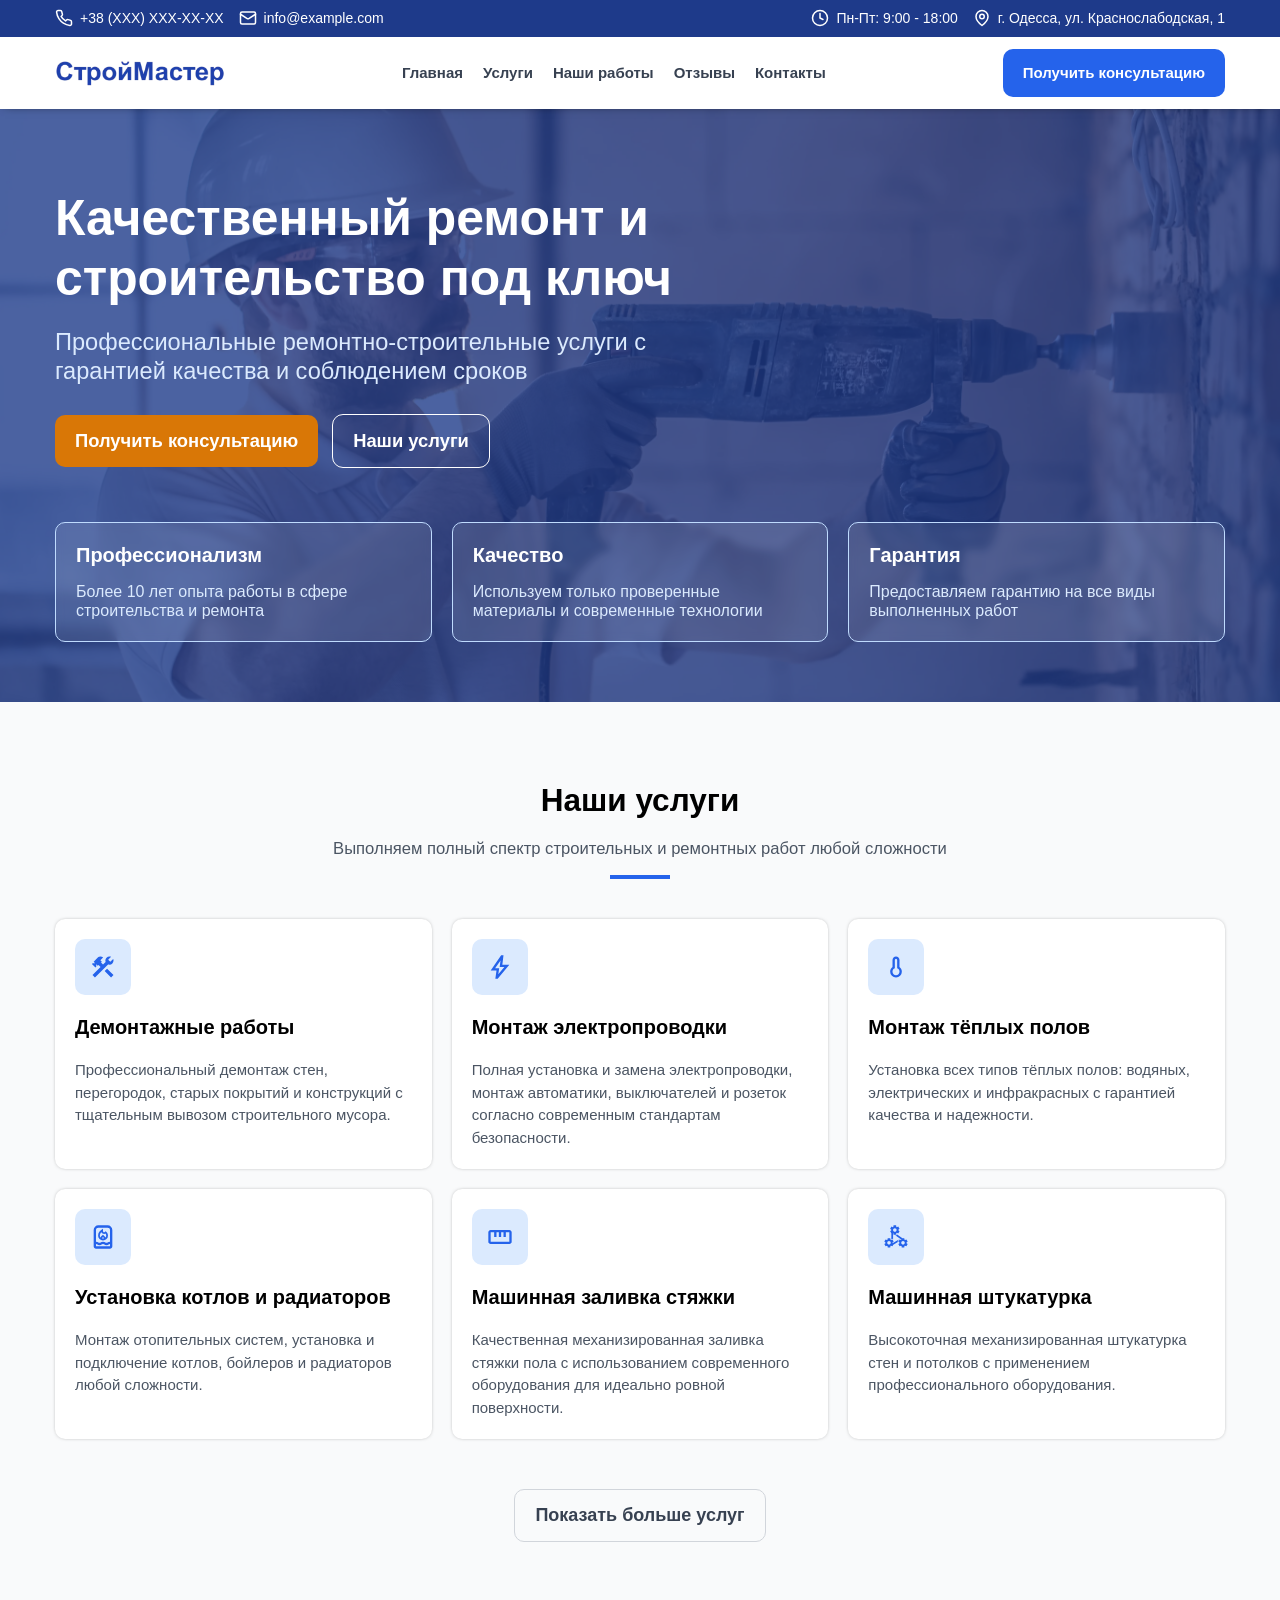
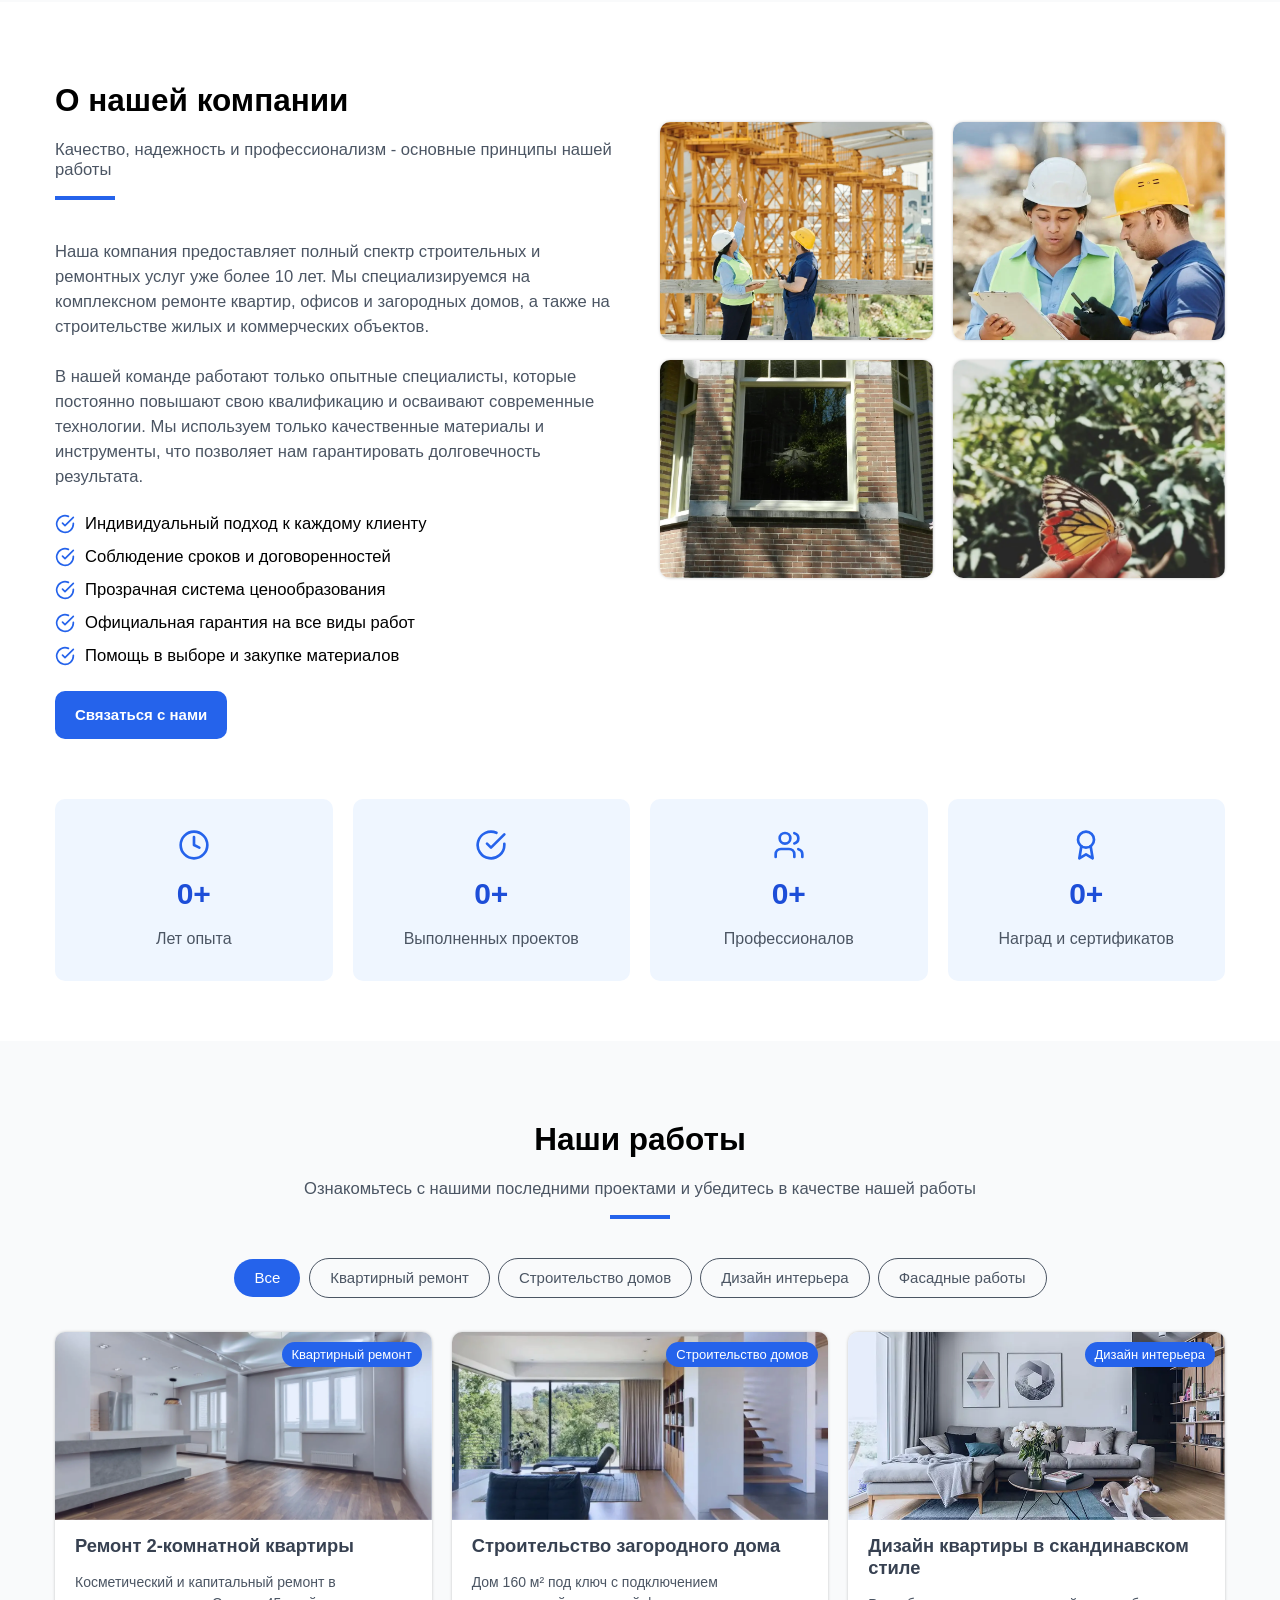
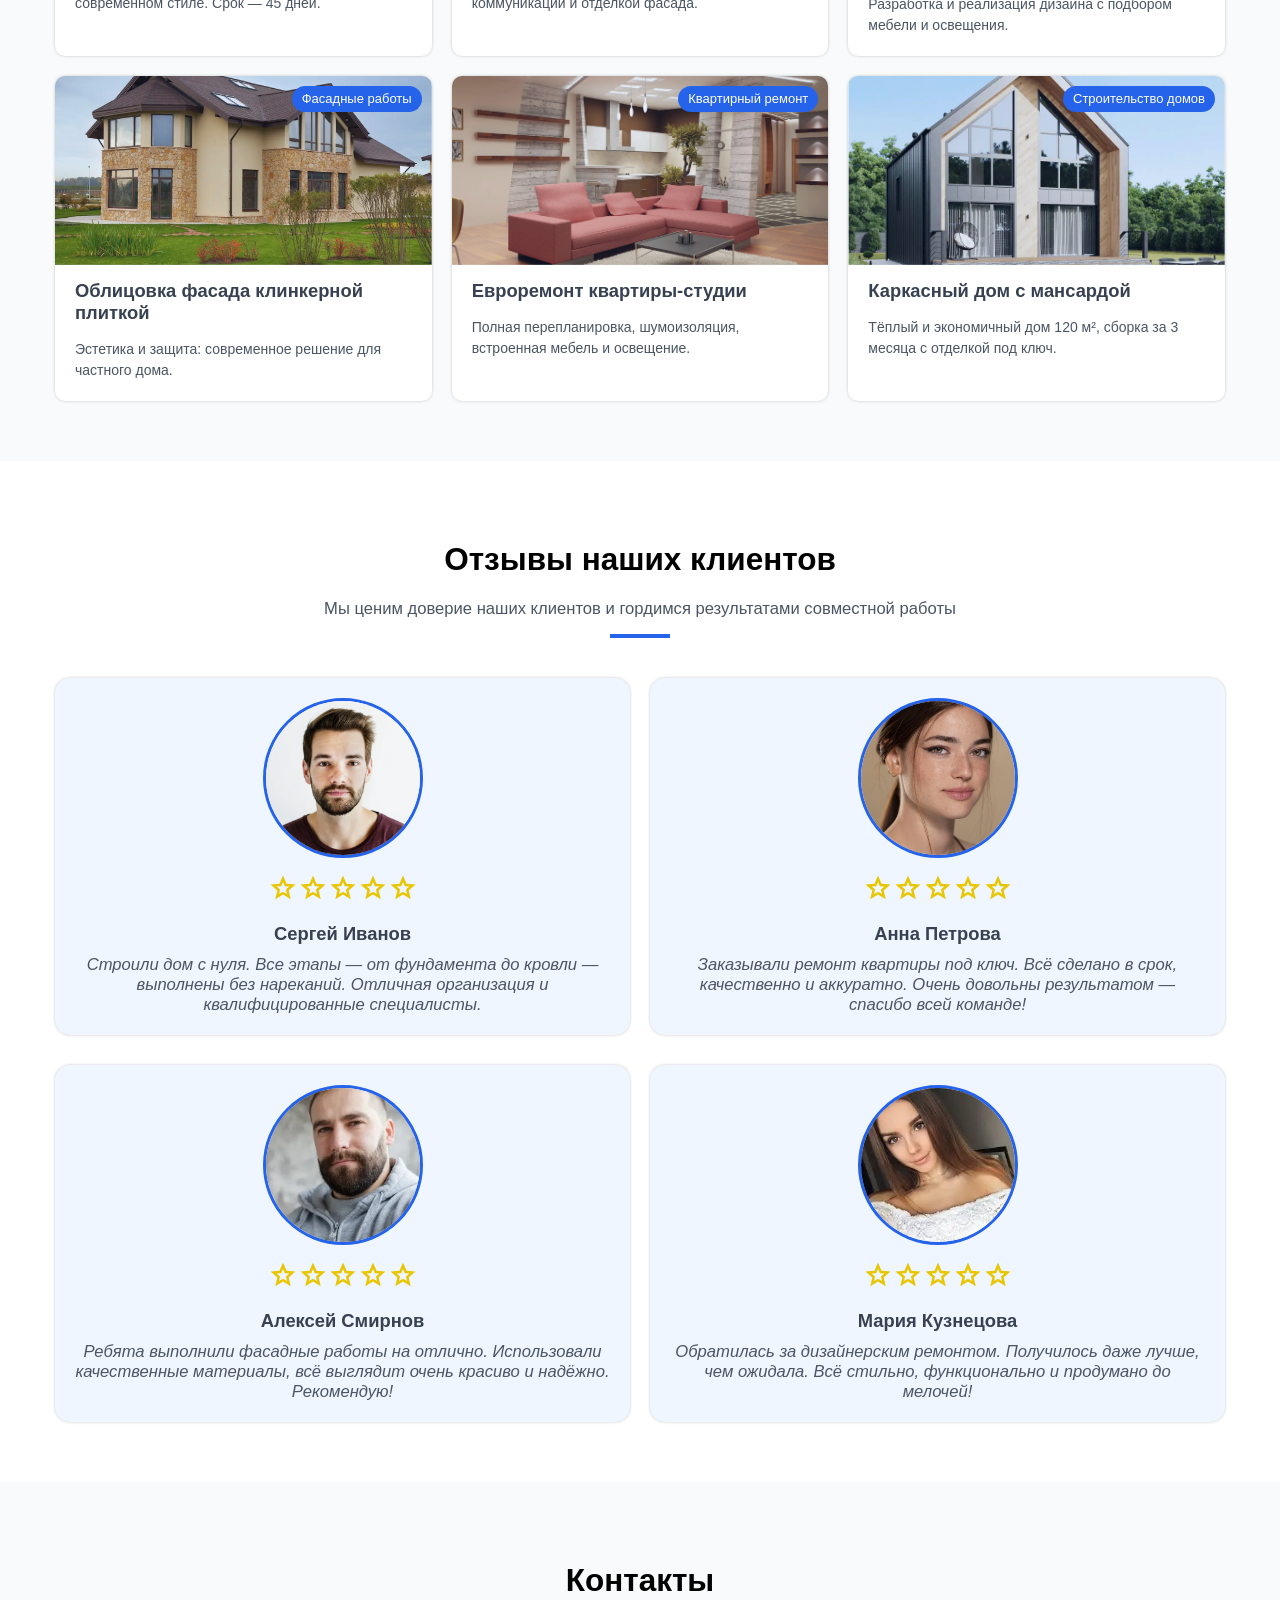
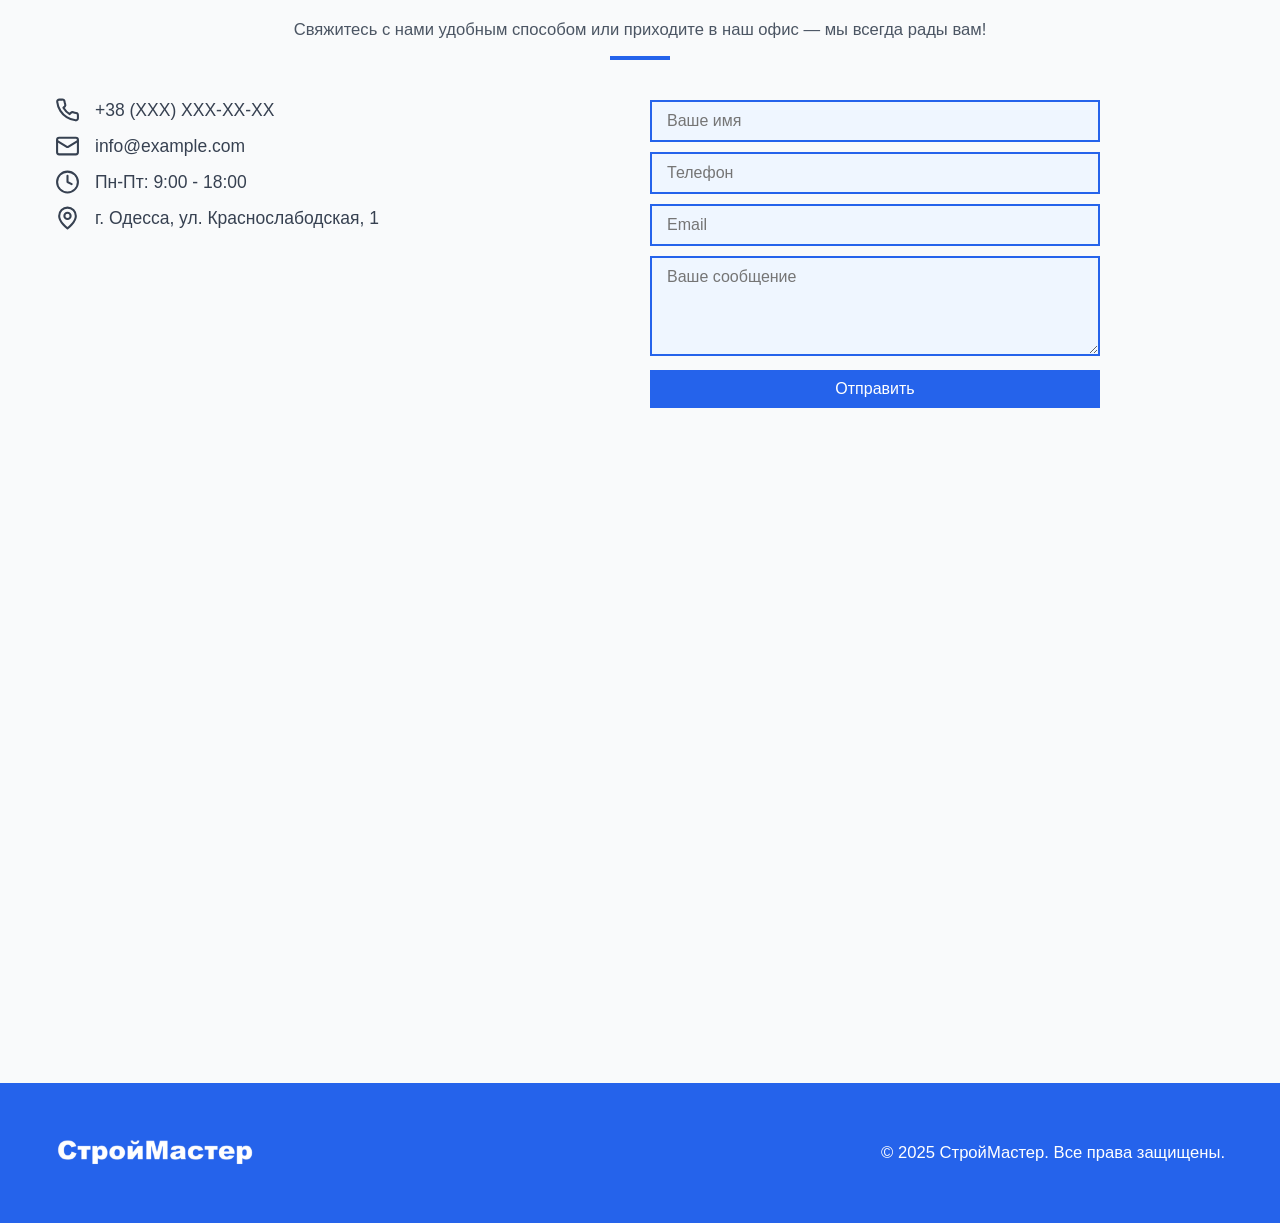
==== index.html @ d2db3612 "Add files via upload" ====
<!DOCTYPE html><html lang="ru"><head>    <meta charset="UTF-8">    <meta name="viewport" content="width=device-width, initial-scale=1.0">    <title>СтройМастер</title>    <link rel="stylesheet" href="css/style.css"></head><body>    <div class='wrapper'>        <header class="header">    <div class="header-top">        <div class='container'>            <div class="header-top__body">                <ul class="header-top__list">                    <li class="header-top__item phone">                        <a href="">+38 (XXX) XXX-XX-XX</a>                    </li>                    <li class="header-top__item mail">                        <a href="mailto:info@example.com">info@example.com</a>                    </li>                </ul>                <ul class="header-top__list">                    <li class="header-top__item time">                        <span>Пн-Пт: 9:00 - 18:00</span>                    </li>                    <li class="header-top__item address">                        <span>г. Одесса, ул. Краснослабодская, 1</span>                    </li>                </ul>            </div>        </div>    </div>    <div class="header-bottom">        <div class='container'>            <div class="header-bottom__body">                <div class="header-bottom__logo">                    <a href="">                        <picture><source srcset="img/logo/01.webp" type="image/webp"><img src="img/logo/01.png" alt="logo"></picture>                    </a>                </div>                <ul class="header-bottom__list">                    <li class="header-bottom__item">                        <a href="index.html#main" id="main-button">Главная</a>                    </li>                    <li class="header-bottom__item">                        <a href="index.html#services" id="services-button">Услуги</a>                    </li>                    <li class="header-bottom__item">                        <a href="index.html#projects" id="projects-button">Наши работы</a>                    </li>                    <li class="header-bottom__item">                        <a href="index.html#feedbacks" id="feedbacks-button">Отзывы</a>                    </li>                    <li class="header-bottom__item">                        <a href="index.html#contacts" id="contacts-button">Контакты</a>                    </li>                </ul>                <div class="header-bottom__link">                    <a href="index.html#contacts" id="contacts-button">Получить консультацию</a>                </div>                <div class="header-bottom__menu">                    <span></span>                    <span></span>                    <span></span>                </div>            </div>        </div>    </div></header>        <main class="home-page">            <div class="hero" id="main">                <div class='container'>                    <div class="hero__body">                        <div class="hero-body__title">                            <h1>Качественный ремонт и строительство под ключ</h1>                        </div>                        <div class="hero-body__text">                            <p>Профессиональные ремонтно-строительные услуги с гарантией качества и соблюдением сроков</p>                        </div>                        <div class="hero-body__buttons">                            <div class="hero-body__button orange">                                <a href="#contacts">Получить консультацию</a>                            </div>                            <div class="hero-body__button">                                <a href="#services">Наши услуги</a>                            </div>                        </div>                    </div>                    <div class="hero__items">                        <div class="hero-items__item">                            <div class="hero-items-item__title">                                <h2>Профессионализм</h2>                            </div>                            <div class="hero-items-item__text">                                <p>Более 10 лет опыта работы в сфере строительства и ремонта</p>                            </div>                        </div>                        <div class="hero-items__item">                            <div class="hero-items-item__title">                                <h2>Качество</h2>                            </div>                            <div class="hero-items-item__text">                                <p>Используем только проверенные материалы и современные технологии</p>                            </div>                        </div>                        <div class="hero-items__item">                            <div class="hero-items-item__title">                                <h2>Гарантия</h2>                            </div>                            <div class="hero-items-item__text">                                <p>Предоставляем гарантию на все виды выполненных работ</p>                            </div>                        </div>                    </div>                </div>            </div>            <div class="services" id="services">                <div class='container'>                    <div class="services__title">                        <h1>Наши услуги</h1>                    </div>                    <div class="services__text">                        <p>Выполняем полный спектр строительных и ремонтных работ любой сложности</p>                    </div>                    <div class="services__body">                        <div class="services__item">                            <div class="services-item__img">                                <a href="">                                    <picture><source srcset="img/services/01.svg" type="image/webp"><img src="img/services/01.svg" alt="services"></picture>                                </a>                            </div>                            <div class="services-item__title">                                <a href="service.html">Демонтажные работы</a>                            </div>                            <div class="services-item__text">                                <p>Профессиональный демонтаж стен, перегородок, старых покрытий и конструкций с тщательным вывозом строительного мусора.</p>                            </div>                        </div>                        <div class="services__item">                            <div class="services-item__img">                                <a href="">                                    <picture><source srcset="img/services/02.svg" type="image/webp"><img src="img/services/02.svg" alt="services"></picture>                                </a>                            </div>                            <div class="services-item__title">                                <a href="service.html">Монтаж электропроводки</a>                            </div>                            <div class="services-item__text">                                <p>Полная установка и замена электропроводки, монтаж автоматики, выключателей и розеток согласно современным стандартам безопасности.</p>                            </div>                        </div>                        <div class="services__item">                            <div class="services-item__img">                                <a href="">                                    <picture><source srcset="img/services/03.svg" type="image/webp"><img src="img/services/03.svg" alt="services"></picture>                                </a>                            </div>                            <div class="services-item__title">                                <a href="service.html">Монтаж тёплых полов</a>                            </div>                            <div class="services-item__text">                                <p>Установка всех типов тёплых полов: водяных, электрических и инфракрасных с гарантией качества и надежности.</p>                            </div>                        </div>                        <div class="services__item">                            <div class="services-item__img">                                <a href="">                                    <picture><source srcset="img/services/04.svg" type="image/webp"><img src="img/services/04.svg" alt="services"></picture>                                </a>                            </div>                            <div class="services-item__title">                                <a href="service.html">Установка котлов и радиаторов</a>                            </div>                            <div class="services-item__text">                                <p>Монтаж отопительных систем, установка и подключение котлов, бойлеров и радиаторов любой сложности.</p>                            </div>                        </div>                        <div class="services__item">                            <div class="services-item__img">                                <a href="">                                    <picture><source srcset="img/services/05.svg" type="image/webp"><img src="img/services/05.svg" alt="services"></picture>                                </a>                            </div>                            <div class="services-item__title">                                <a href="service.html">Машинная заливка стяжки</a>                            </div>                            <div class="services-item__text">                                <p>Качественная механизированная заливка стяжки пола с использованием современного оборудования для идеально ровной поверхности.</p>                            </div>                        </div>                        <div class="services__item">                            <div class="services-item__img">                                <a href="">                                    <picture><source srcset="img/services/06.svg" type="image/webp"><img src="img/services/06.svg" alt="services"></picture>                                </a>                            </div>                            <div class="services-item__title">                                <a href="service.html">Машинная штукатурка</a>                            </div>                            <div class="services-item__text">                                <p>Высокоточная механизированная штукатурка стен и потолков с применением профессионального оборудования.</p>                            </div>                        </div>                        <div class="services__item">                            <div class="services-item__img">                                <a href="">                                    <picture><source srcset="img/services/07.svg" type="image/webp"><img src="img/services/07.svg" alt="services"></picture>                                </a>                            </div>                            <div class="services-item__title">                                <a href="service.html">Монтаж гипсокартонных конструкций</a>                            </div>                            <div class="services-item__text">                                <p>Создание стен, перегородок, многоуровневых потолков и ниш из гипсокартона любой сложности и конфигурации.</p>                            </div>                        </div>                        <div class="services__item">                            <div class="services-item__img">                                <a href="">                                    <picture><source srcset="img/services/08.svg" type="image/webp"><img src="img/services/08.svg" alt="services"></picture>                                </a>                            </div>                            <div class="services-item__title">                                <a href="service.html">Распайка труб и канализация</a>                            </div>                            <div class="services-item__text">                                <p>Профессиональная разводка водопроводных и канализационных труб с использованием современных материалов.</p>                            </div>                        </div>                        <div class="services__item">                            <div class="services-item__img">                                <a href="">                                    <picture><source srcset="img/services/09.svg" type="image/webp"><img src="img/services/09.svg" alt="services"></picture>                                </a>                            </div>                            <div class="services-item__title">                                <a href="service.html">Укладка плитки</a>                            </div>                            <div class="services-item__text">                                <p>Высококачественная укладка керамической плитки, керамогранита и мозаики любой сложности в ванных комнатах, кухнях и других помещениях.</p>                            </div>                        </div>                        <div class="services__item">                            <div class="services-item__img">                                <a href="">                                    <picture><source srcset="img/services/10.svg" type="image/webp"><img src="img/services/10.svg" alt="services"></picture>                                </a>                            </div>                            <div class="services-item__title">                                <a href="service.html">Отделочные работы</a>                            </div>                            <div class="services-item__text">                                <p>Комплексная внутренняя отделка помещений: шпатлевка, покраска, поклейка обоев и другие финишные работы.</p>                            </div>                        </div>                        <div class="services__item">                            <div class="services-item__img">                                <a href="">                                    <picture><source srcset="img/services/11.svg" type="image/webp"><img src="img/services/11.svg" alt="services"></picture>                                </a>                            </div>                            <div class="services-item__title">                                <a href="service.html">Укладка напольных покрытий</a>                            </div>                            <div class="services-item__text">                                <p>Профессиональная укладка ламината, паркета, линолеума, ковролина и других напольных покрытий.</p>                            </div>                        </div>                        <div class="services__item">                            <div class="services-item__img">                                <a href="">                                    <picture><source srcset="img/services/12.svg" type="image/webp"><img src="img/services/12.svg" alt="services"></picture>                                </a>                            </div>                            <div class="services-item__title">                                <a href="service.html">Установка дверей</a>                            </div>                            <div class="services-item__text">                                <p>Монтаж входных и межкомнатных дверей, включая двери скрытого монтажа, с полной отделкой проемов.</p>                            </div>                        </div>                        <div class="services__item">                            <div class="services-item__img">                                <a href="">                                    <picture><source srcset="img/services/13.svg" type="image/webp"><img src="img/services/13.svg" alt="services"></picture>                                </a>                            </div>                            <div class="services-item__title">                                <a href="service.html">Декоративные работы</a>                            </div>                            <div class="services-item__text">                                <p>Нанесение декоративных штукатурок, поклейка 3D панелей и другие декоративные элементы для уникального дизайна.</p>                            </div>                        </div>                        <div class="services__item">                            <div class="services-item__img">                                <a href="">                                    <picture><source srcset="img/services/14.svg" type="image/webp"><img src="img/services/14.svg" alt="services"></picture>                                </a>                            </div>                            <div class="services-item__title">                                <a href="service.html">Установка светильников</a>                            </div>                            <div class="services-item__text">                                <p>Монтаж различных типов освещения: потолочных светильников, бра, люстр и декоративной подсветки.</p>                            </div>                        </div>                        <div class="services__item">                            <div class="services-item__img">                                <a href="">                                    <picture><source srcset="img/services/15.svg" type="image/webp"><img src="img/services/15.svg" alt="services"></picture>                                </a>                            </div>                            <div class="services-item__title">                                <a href="service.html">Изготовление мебели</a>                            </div>                            <div class="services-item__text">                                <p>Создание корпусной мебели по индивидуальным заказам с учетом всех пожеланий клиента.</p>                            </div>                        </div>                        <div class="services__item">                            <div class="services-item__img">                                <a href="">                                    <picture><source srcset="img/services/16.svg" type="image/webp"><img src="img/services/16.svg" alt="services"></picture>                                </a>                            </div>                            <div class="services-item__title">                                <a href="service.html">Дизайн и раскрой штор</a>                            </div>                            <div class="services-item__text">                                <p>Разработка дизайна, пошив и установка штор, гардин и жалюзи для любых помещений.</p>                            </div>                        </div>                        <div class="services__item">                            <div class="services-item__img">                                <a href="">                                    <picture><source srcset="img/services/17.svg" type="image/webp"><img src="img/services/17.svg" alt="services"></picture>                                </a>                            </div>                            <div class="services-item__title">                                <a href="service.html">Кровельные работы</a>                            </div>                            <div class="services-item__text">                                <p>Монтаж и ремонт кровли с использованием различных материалов и технологий.</p>                            </div>                        </div>                        <div class="services__item">                            <div class="services-item__img">                                <a href="">                                    <picture><source srcset="img/services/18.svg" type="image/webp"><img src="img/services/18.svg" alt="services"></picture>                                </a>                            </div>                            <div class="services-item__title">                                <a href="service.html">Утепление домов</a>                            </div>                            <div class="services-item__text">                                <p>Комплексное утепление фасадов, стен, полов и потолков для повышения энергоэффективности здания.</p>                            </div>                        </div>                        <div class="services__item">                            <div class="services-item__img">                                <a href="">                                    <picture><source srcset="img/services/19.svg" type="image/webp"><img src="img/services/19.svg" alt="services"></picture>                                </a>                            </div>                            <div class="services-item__title">                                <a href="service.html">Строительство</a>                            </div>                            <div class="services-item__text">                                <p>Полный цикл строительных работ от фундамента до кровли с соблюдением всех технологических норм.</p>                            </div>                        </div>                        <div class="services__item">                            <div class="services-item__img">                                <a href="">                                    <picture><source srcset="img/services/20.svg" type="image/webp"><img src="img/services/20.svg" alt="services"></picture>                                </a>                            </div>                            <div class="services-item__title">                                <a href="service.html">Озеленение участков</a>                            </div>                            <div class="services-item__text">                                <p>Профессиональное озеленение и ландшафтный дизайн территории с учетом особенностей местности.</p>                            </div>                        </div>                        <div class="services__item">                            <div class="services-item__img">                                <a href="">                                    <picture><source srcset="img/services/21.svg" type="image/webp"><img src="img/services/21.svg" alt="services"></picture>                                </a>                            </div>                            <div class="services-item__title">                                <a href="service.html">Монтаж забора</a>                            </div>                            <div class="services-item__text">                                <p>Установка ограждений различных типов: кованых, сетчатых, деревянных и кирпичных.</p>                            </div>                        </div>                        <div class="services__item">                            <div class="services-item__img">                                <a href="">                                    <picture><source srcset="img/services/22.svg" type="image/webp"><img src="img/services/22.svg" alt="services"></picture>                                </a>                            </div>                            <div class="services-item__title">                                <a href="service.html">Бетонные работы</a>                            </div>                            <div class="services-item__text">                                <p>Заливка фундаментов, площадок и других бетонных конструкций с применением современных технологий.</p>                            </div>                        </div>                        <div class="services__item">                            <div class="services-item__img">                                <a href="">                                    <picture><source srcset="img/services/23.svg" type="image/webp"><img src="img/services/23.svg" alt="services"></picture>                                </a>                            </div>                            <div class="services-item__title">                                <a href="service.html">Системы кондиционирования</a>                            </div>                            <div class="services-item__text">                                <p>Проектирование, монтаж и обслуживание систем кондиционирования и вентиляции для комфортного микроклимата.</p>                            </div>                        </div>                    </div>                    <div class="services__button">                        <button id="Close">Показать больше услуг</button>                    </div>                </div>            </div>            <div class="about">                <div class='container'>                    <div class="about__row">                        <div class="about__body">                            <div class="about__title">                                <h1>О нашей компании</h1>                            </div>                            <div class="about__text">                                <p>Качество, надежность и профессионализм - основные принципы нашей работы</p>                            </div>                            <div class="about__description">                                <p>Наша компания предоставляет полный спектр строительных и ремонтных услуг уже более 10 лет. Мы специализируемся на комплексном ремонте квартир, офисов и загородных домов, а также на строительстве жилых и коммерческих объектов.</p>                                <p>В нашей команде работают только опытные специалисты, которые постоянно повышают свою квалификацию и осваивают современные технологии. Мы используем только качественные материалы и инструменты, что позволяет нам гарантировать долговечность результата.</p>                            </div>                            <div class="about__list">                                <ul class="about__items">                                    <li class="about__item">                                        <p>Индивидуальный подход к каждому клиенту</p>                                    </li>                                    <li class="about__item">                                        <p>Соблюдение сроков и договоренностей</p>                                    </li>                                    <li class="about__item">                                        <p>Прозрачная система ценообразования</p>                                    </li>                                    <li class="about__item">                                        <p>Официальная гарантия на все виды работ</p>                                    </li>                                    <li class="about__item">                                        <p>Помощь в выборе и закупке материалов</p>                                    </li>                                </ul>                            </div>                            <div class="about__button">                                <a href="#contacts">Связаться с нами</a>                            </div>                        </div>                        <div class="about__images">                            <div class="about__img">                                <picture><source srcset="img/about/01.webp" type="image/webp"><img src="img/about/01.jpg" alt="about"></picture>                            </div>                            <div class="about__img">                                <picture><source srcset="img/about/02.webp" type="image/webp"><img src="img/about/02.jpg" alt="about"></picture>                            </div>                            <div class="about__img">                                <picture><source srcset="img/about/03.webp" type="image/webp"><img src="img/about/03.jpg" alt="about"></picture>                            </div>                            <div class="about__img">                                <picture><source srcset="img/about/04.webp" type="image/webp"><img src="img/about/04.jpg" alt="about"></picture>                            </div>                        </div>                    </div>                </div>            </div>            <div class="nums">                <div class='container'>                    <div class="nums__body">                        <div class="nums__item">                            <div class="nums-item__icon">                                <picture><source srcset="img/nums/01.svg" type="image/webp"><img src="img/nums/01.svg" alt="nums"></picture>                            </div>                            <div class="nums-item__title">                                <h2><span id="10">0</span>+</h2>                            </div>                            <div class="nums-item__text">                                <p>Лет опыта</p>                            </div>                        </div>                        <div class="nums__item">                            <div class="nums-item__icon">                                <picture><source srcset="img/nums/02.svg" type="image/webp"><img src="img/nums/02.svg" alt="nums"></picture>                            </div>                            <div class="nums-item__title">                                <h2><span id="500">0</span>+</h2>                            </div>                            <div class="nums-item__text">                                <p>Выполненных проектов</p>                            </div>                        </div>                        <div class="nums__item">                            <div class="nums-item__icon">                                <picture><source srcset="img/nums/03.svg" type="image/webp"><img src="img/nums/03.svg" alt="nums"></picture>                            </div>                            <div class="nums-item__title">                                <h2><span id="30">0</span>+</h2>                            </div>                            <div class="nums-item__text">                                <p>Профессионалов</p>                            </div>                        </div>                        <div class="nums__item">                            <div class="nums-item__icon">                                <picture><source srcset="img/nums/04.svg" type="image/webp"><img src="img/nums/04.svg" alt="nums"></picture>                            </div>                            <div class="nums-item__title">                                <h2><span id="15">0</span>+</h2>                            </div>                            <div class="nums-item__text">                                <p>Наград и сертификатов</p>                            </div>                        </div>                    </div>                </div>            </div>            <div class="projects" id="projects">                <div class='container'>                    <div class="projects__title">                        <h1>Наши работы</h1>                    </div>                    <div class="projects__text">                        <p>Ознакомьтесь с нашими последними проектами и убедитесь в качестве нашей работы</p>                    </div>                    <div class="projects__filters">                        <ul class="projects-filters__list">                            <li class="projects-filters__item active" id="all">Все</li>                            <li class="projects-filters__item" id="renovation">Квартирный ремонт</li>                            <li class="projects-filters__item" id="house">Строительство домов</li>                            <li class="projects-filters__item" id="interior">Дизайн интерьера</li>                            <li class="projects-filters__item" id="facade">Фасадные работы</li>                        </ul>                    </div>                    <div class="projects__body">                        <div class="projects__item" id="renovation">                            <div class="projects-item__img">                                <picture><source srcset="img/projects/01.webp" type="image/webp"><img src="img/projects/01.jpg" alt="projects"></picture>                                <span>Квартирный ремонт</span>                            </div>                            <div class="projects-item__title">                                <h2>Ремонт 2-комнатной квартиры</h2>                            </div>                            <div class="projects-item__text">                                <p>Косметический и капитальный ремонт в современном стиле. Срок — 45 дней.</p>                            </div>                        </div>                        <div class="projects__item" id="house">                            <div class="projects-item__img">                                <picture><source srcset="img/projects/02.webp" type="image/webp"><img src="img/projects/02.jpg" alt="projects"></picture>                                <span>Строительство домов</span>                            </div>                            <div class="projects-item__title">                                <h2>Строительство загородного дома</h2>                            </div>                            <div class="projects-item__text">                                <p>Дом 160 м² под ключ с подключением коммуникаций и отделкой фасада.</p>                            </div>                        </div>                        <div class="projects__item" id="interior">                            <div class="projects-item__img">                                <picture><source srcset="img/projects/03.webp" type="image/webp"><img src="img/projects/03.jpg" alt="projects"></picture>                                <span>Дизайн интерьера</span>                            </div>                            <div class="projects-item__title">                                <h2>Дизайн квартиры в скандинавском стиле</h2>                            </div>                            <div class="projects-item__text">                                <p>Разработка и реализация дизайна с подбором мебели и освещения.</p>                            </div>                        </div>                        <div class="projects__item" id="facade">                            <div class="projects-item__img">                                <picture><source srcset="img/projects/04.webp" type="image/webp"><img src="img/projects/04.jpg" alt="projects"></picture>                                <span>Фасадные работы</span>                            </div>                            <div class="projects-item__title">                                <h2>Облицовка фасада клинкерной плиткой</h2>                            </div>                            <div class="projects-item__text">                                <p>Эстетика и защита: современное решение для частного дома.</p>                            </div>                        </div>                        <div class="projects__item" id="renovation">                            <div class="projects-item__img">                                <picture><source srcset="img/projects/05.webp" type="image/webp"><img src="img/projects/05.jpg" alt="projects"></picture>                                <span>Квартирный ремонт</span>                            </div>                            <div class="projects-item__title">                                <h2>Евроремонт квартиры-студии</h2>                            </div>                            <div class="projects-item__text">                                <p>Полная перепланировка, шумоизоляция, встроенная мебель и освещение.</p>                            </div>                        </div>                        <div class="projects__item" id="house">                            <div class="projects-item__img">                                <picture><source srcset="img/projects/06.webp" type="image/webp"><img src="img/projects/06.jpg" alt="projects"></picture>                                <span>Строительство домов</span>                            </div>                            <div class="projects-item__title">                                <h2>Каркасный дом с мансардой</h2>                            </div>                            <div class="projects-item__text">                                <p>Тёплый и экономичный дом 120 м², сборка за 3 месяца с отделкой под ключ.</p>                            </div>                        </div>                    </div>                </div>            </div>            <div class="feedbacks" id="feedbacks">                <div class='container'>                    <div class="feedbacks__title">                        <h1>Отзывы наших клиентов</h1>                    </div>                    <div class="feedbacks__text">                        <p>Мы ценим доверие наших клиентов и гордимся результатами совместной работы</p>                    </div>                    <div class="feedbacks__body">                        <div class="feedbacks__item">                            <div class="feedbacks-item__img">                                <picture><source srcset="img/feedbacks/01.webp" type="image/webp"><img src="img/feedbacks/01.jpg" alt="feedbacks"></picture>                            </div>                            <div class="feedbacks-item__rate">                                <span class="active"></span>                                <span class="active"></span>                                <span class="active"></span>                                <span class="active"></span>                                <span class="active"></span>                            </div>                            <div class="feedbacks-item__title">                                <h2>Сергей Иванов</h2>                            </div>                            <div class="feedbacks-item__text">                                <p>Строили дом с нуля. Все этапы — от фундамента до кровли — выполнены без нареканий. Отличная организация и квалифицированные специалисты.</p>                            </div>                        </div>                        <div class="feedbacks__item">                            <div class="feedbacks-item__img">                                <picture><source srcset="img/feedbacks/02.webp" type="image/webp"><img src="img/feedbacks/02.jpg" alt="feedbacks"></picture>                            </div>                            <div class="feedbacks-item__rate">                                <span class="active"></span>                                <span class="active"></span>                                <span class="active"></span>                                <span class="active"></span>                                <span class="active"></span>                            </div>                            <div class="feedbacks-item__title">                                <h2>Анна Петрова</h2>                            </div>                            <div class="feedbacks-item__text">                                <p>Заказывали ремонт квартиры под ключ. Всё сделано в срок, качественно и аккуратно. Очень довольны результатом — спасибо всей команде!</p>                            </div>                        </div>                        <div class="feedbacks__item">                            <div class="feedbacks-item__img">                                <picture><source srcset="img/feedbacks/03.webp" type="image/webp"><img src="img/feedbacks/03.jpg" alt="feedbacks"></picture>                            </div>                            <div class="feedbacks-item__rate">                                <span class="active"></span>                                <span class="active"></span>                                <span class="active"></span>                                <span class="active"></span>                                <span class="active"></span>                            </div>                            <div class="feedbacks-item__title">                                <h2>Алексей Смирнов</h2>                            </div>                            <div class="feedbacks-item__text">                                <p>Ребята выполнили фасадные работы на отлично. Использовали качественные материалы, всё выглядит очень красиво и надёжно. Рекомендую!</p>                            </div>                        </div>                        <div class="feedbacks__item">                            <div class="feedbacks-item__img">                                <picture><source srcset="img/feedbacks/04.webp" type="image/webp"><img src="img/feedbacks/04.jpg" alt="feedbacks"></picture>                            </div>                            <div class="feedbacks-item__rate">                                <span class="active"></span>                                <span class="active"></span>                                <span class="active"></span>                                <span class="active"></span>                                <span class="active"></span>                            </div>                            <div class="feedbacks-item__title">                                <h2>Мария Кузнецова</h2>                            </div>                            <div class="feedbacks-item__text">                                <p>Обратилась за дизайнерским ремонтом. Получилось даже лучше, чем ожидала. Всё стильно, функционально и продумано до мелочей!</p>                            </div>                        </div>                    </div>                </div>            </div>            <div class="contacts" id="contacts">                <div class='container'>                    <div class="contacts__title">                        <h1>Контакты</h1>                    </div>                    <div class="contacts__text">                        <p>Свяжитесь с нами удобным способом или приходите в наш офис — мы всегда рады вам!</p>                    </div>                    <div class="contacts__body">                        <div class="contacts__info">                            <ul class="contacts-info__list">                                <li class="contacts-info__item phone">                                    <a href="">+38 (XXX) XXX-XX-XX</a>                                </li>                                <li class="contacts-info__item mail">                                    <a href="mailto:info@example.com">info@example.com</a>                                </li>                                <li class="contacts-info__item time">                                    <span>Пн-Пт: 9:00 - 18:00</span>                                </li>                                <li class="contacts-info__item address">                                    <span>г. Одесса, ул. Краснослабодская, 1</span>                                </li>                            </ul>                        </div>                        <div class="contacts__form">                            <form action="">                                <div class="form-group">                                    <input type="text" name="name" placeholder="Ваше имя" autocomplete="off">                                </div>                                <div class="form-group">                                    <input type="tel" name="phone" placeholder="Телефон" autocomplete="off">                                </div>                                <div class="form-group">                                    <input type="email" name="email" placeholder="Email" autocomplete="off">                                </div>                                <div class="form-group">                                    <textarea name="message" placeholder="Ваше сообщение" autocomplete="off"></textarea>                                </div>                                <div class="form-group">                                    <button type="submit">Отправить</button>                                </div>                            </form>                        </div>                        <div class="contacts__map">                            <iframe src="https://www.google.com/maps/embed?pb=!1m18!1m12!1m3!1d2746.8593568866163!2d30.706324475819553!3d46.49109726434067!2m3!1f0!2f0!3f0!3m2!1i1024!2i768!4f13.1!3m3!1m2!1s0x40c631e64a7cd065%3A0xca65c71446bae282!2z0YPQuy4g0JrRgNCw0YHQvdC-0YHQu9C-0LHQvtC00YHQutCw0Y8sIDEsINCe0LTQtdGB0YHQsCwg0J7QtNC10YHRgdC60LDRjyDQvtCx0LvQsNGB0YLRjCwgNjUwMDA!5e0!3m2!1sru!2sua!4v1746280942332!5m2!1sru!2sua" width="600" height="450" style="border:0;" allowfullscreen="" loading="lazy" referrerpolicy="no-referrer-when-downgrade"></iframe>                        </div>                    </div>                </div>            </div>        </main>        <footer class="footer">    <div class='container'>        <div class="footer__body">            <div class="footer__img">                <a href="">                    <picture><source srcset="img/logo/02.webp" type="image/webp"><img src="img/logo/02.png" alt="logo"></picture>                </a>            </div>            <div class="footer__text">                <p>© 2025 СтройМастер. Все права защищены.</p>            </div>        </div>    </div></footer>    </div>    <script src="js/script.js"></script></body></html>
---- css/style.css ----
* {
  padding: 0;
  margin: 0;
  border: 0;
}

*,
*:before,
*:after {
  -webkit-box-sizing: border-box;
  box-sizing: border-box;
}

:focus,
:active {
  outline: none;
}

a:focus,
a:active {
  outline: none;
}

nav,
footer,
header,
aside {
  display: block;
}

html,
body {
  height: 100%;
  width: 100%;
  font-size: 100%;
  line-height: 1.2;
  font-family: "Sergoe", sans-serif;
  font-size: 14px;
  -ms-text-size-adjust: 100%;
  -moz-text-size-adjust: 100%;
  -webkit-text-size-adjust: 100%;
}

input,
button,
textarea {
  font-family: inherit;
}

input::-ms-clear {
  display: none;
}

button {
  cursor: pointer;
}

button::-moz-focus-inner {
  padding: 0;
  border: 0;
}

a,
a:visited {
  text-decoration: none;
}

ul,
li {
  list-style: none;
}

img {
  vertical-align: top;
}

h1,
h2,
h3,
h4,
h5,
h6 {
  font-size: inherit;
  font-weight: 400;
}

@font-face {
  font-family: "Segoe";
  font-display: swap;
  src: url("../fonts/Segoe UI Bold Italic.woff") format("woff"), url("../fonts/Segoe UI Bold Italic.woff2") format("woff2");
  font-weight: 700;
  font-style: italic;
}

@font-face {
  font-family: "Segoe";
  font-display: swap;
  src: url("../fonts/Segoe UI Bold.woff") format("woff"), url("../fonts/Segoe UI Bold.woff2") format("woff2");
  font-weight: 700;
  font-style: normal;
}

@font-face {
  font-family: "Segoe";
  font-display: swap;
  src: url("../fonts/Segoe UI Italic.woff") format("woff"), url("../fonts/Segoe UI Italic.woff2") format("woff2");
  font-weight: 400;
  font-style: italic;
}

@font-face {
  font-family: "Segoe";
  font-display: swap;
  src: url("../fonts/Segoe UI.woff") format("woff"), url("../fonts/Segoe UI.woff2") format("woff2");
  font-weight: 400;
  font-style: normal;
}

.header {
  -webkit-box-flex: 0;
      -ms-flex: 0 0 auto;
          flex: 0 0 auto;
  position: relative;
  z-index: 50;
}

.header::before {
  content: "";
  position: absolute;
  top: 0;
  left: 0;
  width: 100%;
  height: 100%;
  background-color: #ffffff;
  -webkit-box-shadow: 0 0 10px -5px #000000;
          box-shadow: 0 0 10px -5px #000000;
  z-index: 3;
}

.header-top {
  position: relative;
  background-color: rgb(30, 58, 138);
  padding: 10px 0px;
  z-index: 3;
}

.header-top__body {
  display: -webkit-box;
  display: -ms-flexbox;
  display: flex;
  -webkit-box-pack: justify;
      -ms-flex-pack: justify;
          justify-content: space-between;
  -webkit-box-align: center;
      -ms-flex-align: center;
          align-items: center;
}

.header-top__list {
  margin: 0px 15px 0px 0px;
  display: -webkit-box;
  display: -ms-flexbox;
  display: flex;
}

.header-top__list:last-child {
  margin: 0;
}

.header-top__item {
  margin: 0px 15px 0px 0px;
}

.header-top__item.phone a::before {
  background: url("../img/header/icons/01.svg") center/contain no-repeat;
}

.header-top__item.mail a::before {
  background: url("../img/header/icons/02.svg") center/contain no-repeat;
}

.header-top__item.time span::before {
  background: url("../img/header/icons/03.svg") center/contain no-repeat;
}

.header-top__item.address span::before {
  background: url("../img/header/icons/04.svg") center/contain no-repeat;
}

.header-top__item:last-child {
  margin: 0;
}

.header-top__item a,
.header-top__item span {
  font-size: 14px;
  color: #ffffff;
  position: relative;
  padding: 0px 0px 0px 25px;
}

.header-top__item a::before,
.header-top__item span::before {
  content: "";
  position: absolute;
  top: 50%;
  left: 0;
  -webkit-transform: translate(0, -50%);
      -ms-transform: translate(0, -50%);
          transform: translate(0, -50%);
  width: 18px;
  height: 18px;
}

.header-bottom {
  padding: 12px 0px;
}

.header-bottom__body {
  display: -webkit-box;
  display: -ms-flexbox;
  display: flex;
  -webkit-box-pack: justify;
      -ms-flex-pack: justify;
          justify-content: space-between;
  -webkit-box-align: center;
      -ms-flex-align: center;
          align-items: center;
}

.header-bottom__logo {
  margin: 0px 20px 0px 0px;
  width: 170px;
  height: 33px;
  position: relative;
  z-index: 3;
}

.header-bottom__logo img {
  position: absolute;
  top: 50%;
  left: 50%;
  -webkit-transform: translate(-50%, -50%);
      -ms-transform: translate(-50%, -50%);
          transform: translate(-50%, -50%);
  width: 100%;
  height: 100%;
  -o-object-fit: contain;
     object-fit: contain;
}

.header-bottom__list {
  display: -webkit-box;
  display: -ms-flexbox;
  display: flex;
  margin: 0px 20px 0px 0px;
  position: relative;
  z-index: 3;
}

.header-bottom__item {
  margin: 0px 20px 0px 0px;
}

.header-bottom__item:last-child {
  margin: 0;
}

.header-bottom__item a {
  color: rgb(55, 65, 81);
  -webkit-transition: all 0.3s ease 0s;
  transition: all 0.3s ease 0s;
  font-weight: 700;
  font-size: 15px;
}

.header-bottom__item a:hover {
  color: rgb(37, 99, 235);
}

.header-bottom__link {
  position: relative;
  z-index: 3;
}

.header-bottom__link a {
  display: block;
  text-align: center;
  background-color: rgb(37, 99, 235);
  color: #ffffff;
  padding: 15px 20px;
  font-weight: 700;
  font-size: 15px;
  border-radius: 10px;
  -webkit-transition: all 0.3s ease 0s;
  transition: all 0.3s ease 0s;
}

.header-bottom__link a:hover {
  background-color: rgba(37, 99, 235, 0.9);
  -webkit-box-shadow: 0 0 10px -2px rgb(37, 99, 235);
          box-shadow: 0 0 10px -2px rgb(37, 99, 235);
  outline: 1px solid #ffffff;
}

.header-bottom__menu {
  cursor: pointer;
  display: none;
  position: relative;
  width: 40px;
  height: 30px;
  z-index: 3;
}

.header-bottom__menu:hover span {
  background-color: rgb(37, 99, 235);
}

.header-bottom__menu.active span:first-child {
  top: 14px;
  -webkit-transform: rotate(45deg);
      -ms-transform: rotate(45deg);
          transform: rotate(45deg);
}

.header-bottom__menu.active span:nth-child(2) {
  -webkit-transform: translate(0, -50%) scale(0);
      -ms-transform: translate(0, -50%) scale(0);
          transform: translate(0, -50%) scale(0);
}

.header-bottom__menu.active span:last-child {
  bottom: 14px;
  -webkit-transform: rotate(-45deg);
      -ms-transform: rotate(-45deg);
          transform: rotate(-45deg);
}

.header-bottom__menu span {
  position: absolute;
  left: 0;
  width: 100%;
  height: 2px;
  border-radius: 6px;
  background-color: rgb(55, 65, 81);
  -webkit-transition: all 0.3s ease 0s;
  transition: all 0.3s ease 0s;
}

.header-bottom__menu span:first-child {
  top: 0;
}

.header-bottom__menu span:nth-child(2) {
  top: 50%;
  -webkit-transform: translate(0, -50%);
      -ms-transform: translate(0, -50%);
          transform: translate(0, -50%);
}

.header-bottom__menu span:last-child {
  bottom: 0;
}

.footer {
  -webkit-box-flex: 0;
      -ms-flex: 0 0 auto;
          flex: 0 0 auto;
  background-color: rgb(37, 99, 235);
  padding: 50px 0px;
}

.footer__body {
  display: -webkit-box;
  display: -ms-flexbox;
  display: flex;
  -webkit-box-pack: justify;
      -ms-flex-pack: justify;
          justify-content: space-between;
  -webkit-box-align: center;
      -ms-flex-align: center;
          align-items: center;
}

.footer__img {
  width: 200px;
  height: 40px;
  position: relative;
  margin: 0px 20px 0px 0px;
}

.footer__img img {
  position: absolute;
  top: 50%;
  left: 50%;
  -webkit-transform: translate(-50%, -50%);
      -ms-transform: translate(-50%, -50%);
          transform: translate(-50%, -50%);
  width: 100%;
  height: 100%;
  -o-object-fit: contain;
     object-fit: contain;
}

.footer__text p {
  font-size: clamp(1rem, 0.9077rem + 0.4615vw, 1.1875rem);
  color: #ffffff;
}

html {
  scroll-behavior: smooth;
}

body.lock {
  overflow-y: hidden;
}

.wrapper {
  display: -webkit-box;
  display: -ms-flexbox;
  display: flex;
  -webkit-box-orient: vertical;
  -webkit-box-direction: normal;
      -ms-flex-direction: column;
          flex-direction: column;
  width: 100%;
  min-height: 100vh;
}

main {
  -webkit-box-flex: 1;
      -ms-flex: 1 1 auto;
          flex: 1 1 auto;
}

.container {
  max-width: 1200px;
  padding: 0px 15px;
  margin: 0 auto;
}

.hero {
  background: url("../img/hero/01.jpg") center/cover no-repeat;
  position: relative;
  padding: 80px 0px 60px 0px;
}

.hero::before {
  content: "";
  position: absolute;
  top: 0;
  left: 0;
  width: 100%;
  height: 100%;
  background-color: rgba(30, 59, 138, 0.8);
}

.hero__body {
  position: relative;
  z-index: 2;
  max-width: 700px;
  margin: 0px 0px 55px 0px;
}

.hero__items {
  position: relative;
  z-index: 2;
  display: -ms-grid;
  display: grid;
  -ms-grid-columns: (1fr)[3];
  grid-template-columns: repeat(3, 1fr);
  gap: 25px 20px;
}

.hero-body__title {
  margin: 0px 0px 20px 0px;
}

.hero-body__title h1 {
  font-size: clamp(2rem, 1.2308rem + 3.8462vw, 3.5625rem);
  font-weight: 700;
  color: #ffffff;
}

.hero-body__text {
  margin: 0px 0px 30px 0px;
}

.hero-body__text p {
  color: rgb(219, 234, 254);
  font-size: clamp(1.3125rem, 1.1279rem + 0.9231vw, 1.6875rem);
}

.hero-body__buttons {
  display: -webkit-box;
  display: -ms-flexbox;
  display: flex;
}

.hero-body__button {
  margin: 0px 15px 0px 0px;
}

.hero-body__button:last-child {
  margin: 0;
}

.hero-body__button a {
  text-align: center;
  display: block;
  padding: 15px 20px;
  font-size: clamp(1.0625rem, 0.9394rem + 0.6154vw, 1.3125rem);
  color: #ffffff;
  font-weight: 700;
  outline: 1px solid #ffffff;
  border-radius: 10px;
  -webkit-transition: all 0.3s ease 0s;
  transition: all 0.3s ease 0s;
}

.hero-body__button a:hover {
  background-color: #ffffff;
  color: rgb(37, 99, 235);
}

.hero-body__button.orange a {
  outline: none;
  background-color: rgb(217, 119, 6);
}

.hero-body__button.orange a:hover {
  background-color: rgb(193, 105, 5);
  color: #ffffff;
}

.hero-items__item {
  padding: 20px;
  border: 1px solid rgb(191, 219, 254);
  border-radius: 10px;
  backdrop-filter: blur(4px);
  background-color: rgba(255, 255, 255, 0.1);
  -webkit-transition: all 0.3s ease 0s;
  transition: all 0.3s ease 0s;
}

.hero-items__item:hover {
  -webkit-transform: scale(1.05);
      -ms-transform: scale(1.05);
          transform: scale(1.05);
}

.hero-items-item__title {
  margin: 0px 0px 15px 0px;
}

.hero-items-item__title h2 {
  font-size: 20px;
  color: #ffffff;
  font-weight: 700;
}

.hero-items-item__text p {
  color: rgb(219, 234, 254);
  font-size: 16px;
}

.services {
  background-color: rgb(249, 250, 251);
  padding: 80px 0px 60px 0px;
}

.services__title {
  margin: 0px 0px 20px 0px;
}

.services__title h1 {
  font-size: clamp(1.75rem, 1.5038rem + 1.2308vw, 2.25rem);
  text-align: center;
  color: #000000;
  font-weight: 700;
}

.services__text {
  padding: 0px 0px 20px 0px;
  position: relative;
  margin: 0px 0px 40px 0px;
}

.services__text::before {
  content: "";
  position: absolute;
  bottom: 0;
  left: 50%;
  -webkit-transform: translate(-50%, 0);
      -ms-transform: translate(-50%, 0);
          transform: translate(-50%, 0);
  width: 60px;
  height: 4px;
  background-color: rgb(37, 99, 235);
}

.services__text p {
  font-size: clamp(1.0625rem, 1.001rem + 0.3077vw, 1.1875rem);
  color: rgb(75, 85, 99);
  text-align: center;
}

.services__body {
  display: -ms-grid;
  display: grid;
  -ms-grid-columns: (1fr)[3];
  grid-template-columns: repeat(3, 1fr);
  gap: 20px;
  margin: 0px 0px 50px 0px;
}

.services__item {
  display: -webkit-box;
  display: -ms-flexbox;
  display: flex;
  -webkit-box-orient: vertical;
  -webkit-box-direction: normal;
      -ms-flex-direction: column;
          flex-direction: column;
  background-color: #ffffff;
  border-radius: 10px;
  -webkit-box-shadow: 0 0 5px -3px #000000;
          box-shadow: 0 0 5px -3px #000000;
  overflow: hidden;
  padding: 20px;
}

.services__button button {
  display: block;
  padding: 15px 20px;
  margin: 0 auto;
  font-size: 18px;
  color: rgb(55, 65, 81);
  background: transparent;
  font-weight: 700;
  border: 1px solid rgb(209, 213, 219);
  border-radius: 10px;
}

.services-item__img {
  width: 56px;
  height: 56px;
  position: relative;
  background-color: rgb(219, 234, 254);
  border-radius: 10px;
  margin: 0px 0px 20px 0px;
  -webkit-transition: all 0.3s ease 0s;
  transition: all 0.3s ease 0s;
}

.services-item__img:hover {
  background-color: rgb(37, 99, 235);
}

.services-item__img:hover img {
  -webkit-filter: brightness(0) invert(1);
          filter: brightness(0) invert(1);
}

.services-item__img img {
  position: absolute;
  top: 50%;
  left: 50%;
  -webkit-transform: translate(-50%, -50%);
      -ms-transform: translate(-50%, -50%);
          transform: translate(-50%, -50%);
  width: 50%;
  height: 50%;
  -o-object-fit: contain;
     object-fit: contain;
  -webkit-transition: all 0.3s ease 0s;
  transition: all 0.3s ease 0s;
}

.services-item__title {
  margin: 0px 0px 20px 0px;
}

.services-item__title a {
  font-size: 20px;
  color: #000000;
  font-weight: 700;
  -webkit-transition: all 0.3s ease 0s;
  transition: all 0.3s ease 0s;
}

.services-item__title a:hover {
  color: rgb(37, 99, 235);
}

.services-item__text p {
  line-height: 1.5;
  font-size: 15px;
  color: rgb(75, 85, 99);
}

.about {
  padding: 80px 0px 60px 0px;
}

.about__row {
  display: -ms-grid;
  display: grid;
  -ms-grid-columns: (1fr)[2];
  grid-template-columns: repeat(2, 1fr);
  gap: 40px;
}

.about__title {
  margin: 0px 0px 20px 0px;
}

.about__title h1 {
  font-size: clamp(1.75rem, 1.5038rem + 1.2308vw, 2.25rem);
  color: #000000;
  font-weight: 700;
}

.about__text {
  padding: 0px 0px 20px 0px;
  position: relative;
  margin: 0px 0px 40px 0px;
}

.about__text::before {
  content: "";
  position: absolute;
  bottom: 0;
  left: 0;
  width: 60px;
  height: 4px;
  background-color: rgb(37, 99, 235);
}

.about__text p {
  font-size: clamp(1.0625rem, 1.001rem + 0.3077vw, 1.1875rem);
  color: rgb(75, 85, 99);
}

.about__description {
  margin: 0px 0px 25px 0px;
}

.about__description p {
  color: rgb(75, 85, 99);
  font-size: clamp(1.0625rem, 1.001rem + 0.3077vw, 1.1875rem);
  line-height: 1.5;
  margin: 0px 0px 25px 0px;
}

.about__description p:last-child {
  margin: 0;
}

.about__list {
  margin: 0px 0px 25px 0px;
}

.about__item {
  padding: 0px 0px 0px 30px;
  position: relative;
  margin: 0px 0px 13px 0px;
}

.about__item p {
  font-size: clamp(1.0625rem, 1.001rem + 0.3077vw, 1.1875rem);
}

.about__item:last-child {
  margin: 0;
}

.about__item::before {
  content: "";
  position: absolute;
  top: 50%;
  left: 0;
  -webkit-transform: translate(0, -50%);
      -ms-transform: translate(0, -50%);
          transform: translate(0, -50%);
  width: 20px;
  height: 20px;
  background: url("../img/about/icons/01.svg") center/contain no-repeat;
}

.about__button a {
  display: inline-block;
  text-align: center;
  background-color: rgb(37, 99, 235);
  color: #ffffff;
  padding: 15px 20px;
  font-weight: 700;
  font-size: 15px;
  border-radius: 10px;
  -webkit-transition: all 0.3s ease 0s;
  transition: all 0.3s ease 0s;
}

.about__images {
  padding: 40px 0px 0px 0px;
  display: -ms-grid;
  display: grid;
  -ms-grid-row-align: start;
      align-self: start;
  -ms-grid-columns: (1fr)[2];
  grid-template-columns: repeat(2, 1fr);
  gap: 20px;
}

.about__img {
  width: 100%;
  height: 0;
  padding: 0px 0px 80% 0px;
  position: relative;
  border-radius: 10px;
  overflow: hidden;
  -webkit-box-shadow: 0 0 5px -3px #000000;
          box-shadow: 0 0 5px -3px #000000;
}

.about__img img {
  position: absolute;
  top: 50%;
  left: 50%;
  -webkit-transform: translate(-50%, -50%);
      -ms-transform: translate(-50%, -50%);
          transform: translate(-50%, -50%);
  width: 100%;
  height: 100%;
  -o-object-fit: cover;
     object-fit: cover;
}

.nums {
  padding: 0px 0px 60px 0px;
}

.nums__body {
  display: -ms-grid;
  display: grid;
  -ms-grid-columns: (1fr)[4];
  grid-template-columns: repeat(4, 1fr);
  gap: 20px;
}

.nums__item {
  background-color: rgb(239, 246, 255);
  padding: 30px 20px;
  border-radius: 10px;
  -webkit-transition: all 0.3s ease 0s;
  transition: all 0.3s ease 0s;
  display: -webkit-box;
  display: -ms-flexbox;
  display: flex;
  -webkit-box-orient: vertical;
  -webkit-box-direction: normal;
      -ms-flex-direction: column;
          flex-direction: column;
  -webkit-box-align: center;
      -ms-flex-align: center;
          align-items: center;
}

.nums__item:hover {
  -webkit-box-shadow: 0 0 5px -3px #000000;
          box-shadow: 0 0 5px -3px #000000;
}

.nums-item__icon {
  width: 32px;
  height: 32px;
  position: relative;
  margin: 0px 0px 15px 0px;
}

.nums-item__icon img {
  position: absolute;
  top: 50%;
  left: 50%;
  -webkit-transform: translate(-50%, -50%);
      -ms-transform: translate(-50%, -50%);
          transform: translate(-50%, -50%);
  width: 100%;
  height: 100%;
  -o-object-fit: contain;
     object-fit: contain;
}

.nums-item__title {
  margin: 0px 0px 15px 0px;
}

.nums-item__title h2 {
  font-size: 30px;
  color: rgb(29, 78, 216);
  font-weight: 700;
  text-align: center;
}

.nums-item__text p {
  color: rgb(75, 85, 99);
  font-size: 16px;
  line-height: 1.5;
}

.projects {
  background-color: rgb(249, 250, 251);
  padding: 80px 0px 60px 0px;
}

.projects__title {
  margin: 0px 0px 20px 0px;
}

.projects__title h1 {
  font-size: clamp(1.75rem, 1.5038rem + 1.2308vw, 2.25rem);
  color: #000000;
  font-weight: 700;
  text-align: center;
}

.projects__text {
  padding: 0px 0px 20px 0px;
  position: relative;
  margin: 0px 0px 40px 0px;
}

.projects__text::before {
  content: "";
  position: absolute;
  bottom: 0;
  left: 50%;
  -webkit-transform: translate(-50%, 0);
      -ms-transform: translate(-50%, 0);
          transform: translate(-50%, 0);
  width: 60px;
  height: 4px;
  background-color: rgb(37, 99, 235);
}

.projects__text p {
  font-size: clamp(1.0625rem, 1.001rem + 0.3077vw, 1.1875rem);
  color: rgb(75, 85, 99);
  text-align: center;
}

.projects__filters {
  margin: 0px 0px 25px 0px;
}

.projects__body {
  display: -ms-grid;
  display: grid;
  -ms-grid-columns: (1fr)[3];
  grid-template-columns: repeat(3, 1fr);
  gap: 20px;
}

.projects__item {
  display: -webkit-box;
  display: -ms-flexbox;
  display: flex;
  -webkit-box-orient: vertical;
  -webkit-box-direction: normal;
      -ms-flex-direction: column;
          flex-direction: column;
  border-radius: 10px;
  overflow: hidden;
  background-color: #ffffff;
  -webkit-box-shadow: 0 0 5px -3px #000000;
          box-shadow: 0 0 5px -3px #000000;
  padding: 0px 0px 20px 0px;
}

.projects__item:hover .projects-item__img::before {
  background-color: rgba(37, 100, 235, 0.3);
}

.projects__item:hover .projects-item__img img {
  width: 110%;
  height: 110%;
}

.projects-filters__list {
  display: -webkit-box;
  display: -ms-flexbox;
  display: flex;
  -webkit-box-pack: center;
      -ms-flex-pack: center;
          justify-content: center;
  -ms-flex-wrap: wrap;
      flex-wrap: wrap;
}

.projects-filters__item {
  cursor: pointer;
  padding: 10px 20px;
  background-color: transparent;
  font-size: 15px;
  color: rgb(75, 85, 99);
  outline: 1px solid rgb(75, 85, 99);
  margin: 0px 5px 10px 5px;
  border-radius: 20px;
  -webkit-transition: all 0.3s ease 0s;
  transition: all 0.3s ease 0s;
  white-space: nowrap;
}

.projects-filters__item.active {
  outline: none;
  background-color: rgb(37, 99, 235);
  color: #ffffff;
}

.projects-item__img {
  width: 100%;
  height: 0;
  padding: 0px 0px 50% 0px;
  position: relative;
  margin: 0px 0px 15px 0px;
  overflow: hidden;
}

.projects-item__img::before {
  content: "";
  position: absolute;
  top: 0;
  left: 0;
  width: 100%;
  height: 100%;
  z-index: 2;
  background-color: rgba(37, 100, 235, 0.1);
  -webkit-transition: all 0.3s ease 0s;
  transition: all 0.3s ease 0s;
}

.projects-item__img span {
  position: absolute;
  top: 10px;
  right: 10px;
  font-size: 13px;
  color: #ffffff;
  background-color: rgb(37, 99, 235);
  padding: 5px 10px;
  border-radius: 15px;
  z-index: 3;
}

.projects-item__img img {
  position: absolute;
  top: 50%;
  left: 50%;
  -webkit-transform: translate(-50%, -50%);
      -ms-transform: translate(-50%, -50%);
          transform: translate(-50%, -50%);
  width: 100%;
  height: 100%;
  -o-object-fit: cover;
     object-fit: cover;
  -webkit-transition: all 0.3s ease 0s;
  transition: all 0.3s ease 0s;
}

.projects-item__title {
  padding: 0px 20px;
  margin: 0px 0px 15px 0px;
}

.projects-item__title h2 {
  font-size: clamp(1.1875rem, 1.126rem + 0.3077vw, 1.3125rem);
  color: rgb(55, 65, 81);
  font-weight: 700;
}

.projects-item__text {
  padding: 0px 20px;
}

.projects-item__text p {
  font-size: clamp(0.9375rem, 0.9067rem + 0.1538vw, 1rem);
  color: rgb(75, 85, 99);
  line-height: 1.5;
}

.feedbacks {
  padding: 80px 0px 60px 0px;
}

.feedbacks__title {
  margin: 0px 0px 20px 0px;
}

.feedbacks__title h1 {
  font-size: clamp(1.75rem, 1.5038rem + 1.2308vw, 2.25rem);
  color: #000000;
  font-weight: 700;
  text-align: center;
}

.feedbacks__text {
  padding: 0px 0px 20px 0px;
  position: relative;
  margin: 0px 0px 40px 0px;
}

.feedbacks__text::before {
  content: "";
  position: absolute;
  bottom: 0;
  left: 50%;
  -webkit-transform: translate(-50%, 0);
      -ms-transform: translate(-50%, 0);
          transform: translate(-50%, 0);
  width: 60px;
  height: 4px;
  background-color: rgb(37, 99, 235);
}

.feedbacks__text p {
  font-size: clamp(1.0625rem, 1.001rem + 0.3077vw, 1.1875rem);
  color: rgb(75, 85, 99);
  text-align: center;
}

.feedbacks__body {
  display: -ms-grid;
  display: grid;
  -ms-grid-columns: (1fr)[2];
  grid-template-columns: repeat(2, 1fr);
  gap: 30px 20px;
}

.feedbacks__item {
  display: -webkit-box;
  display: -ms-flexbox;
  display: flex;
  -webkit-box-orient: vertical;
  -webkit-box-direction: normal;
      -ms-flex-direction: column;
          flex-direction: column;
  -webkit-box-align: center;
      -ms-flex-align: center;
          align-items: center;
  background-color: rgb(239, 246, 255);
  padding: 20px;
  -webkit-box-shadow: 0 0 5px -3px #000000;
          box-shadow: 0 0 5px -3px #000000;
  border-radius: 15px;
}

.feedbacks-item__img {
  width: 160px;
  height: 160px;
  position: relative;
  border-radius: 50%;
  overflow: hidden;
  margin: 0px 0px 15px 0px;
  border: 3px solid rgb(37, 99, 235);
}

.feedbacks-item__img img {
  position: absolute;
  top: 50%;
  left: 50%;
  -webkit-transform: translate(-50%, -50%);
      -ms-transform: translate(-50%, -50%);
          transform: translate(-50%, -50%);
  width: 100%;
  height: 100%;
  -o-object-fit: cover;
     object-fit: cover;
}

.feedbacks-item__rate {
  display: -webkit-box;
  display: -ms-flexbox;
  display: flex;
  margin: 0px 0px 20px 0px;
}

.feedbacks-item__rate span {
  width: 30px;
  height: 30px;
  background: url("../img/feedbacks/icons/01.svg") center/contain no-repeat;
}

.feedbacks-item__title {
  margin: 0px 0px 10px 0px;
}

.feedbacks-item__title h2 {
  text-align: center;
  font-size: clamp(1.1875rem, 1.126rem + 0.3077vw, 1.3125rem);
  color: rgb(55, 65, 81);
  font-weight: 700;
}

.feedbacks-item__text p {
  font-size: clamp(1.0625rem, 1.001rem + 0.3077vw, 1.1875rem);
  color: rgb(75, 85, 99);
  text-align: center;
  font-style: italic;
}

.contacts {
  padding: 80px 0px 60px 0px;
  background-color: rgb(249, 250, 251);
}

.contacts__title {
  margin: 0px 0px 20px 0px;
}

.contacts__title h1 {
  font-size: clamp(1.75rem, 1.5038rem + 1.2308vw, 2.25rem);
  color: #000000;
  font-weight: 700;
  text-align: center;
}

.contacts__text {
  padding: 0px 0px 20px 0px;
  position: relative;
  margin: 0px 0px 40px 0px;
}

.contacts__text::before {
  content: "";
  position: absolute;
  bottom: 0;
  left: 50%;
  -webkit-transform: translate(-50%, 0);
      -ms-transform: translate(-50%, 0);
          transform: translate(-50%, 0);
  width: 60px;
  height: 4px;
  background-color: rgb(37, 99, 235);
}

.contacts__text p {
  font-size: clamp(1.0625rem, 1.001rem + 0.3077vw, 1.1875rem);
  color: rgb(75, 85, 99);
  text-align: center;
}

.contacts__body {
  display: -ms-grid;
  display: grid;
  -ms-grid-columns: (1fr)[2];
  grid-template-columns: repeat(2, 1fr);
  gap: 30px 20px;
}

.contacts__form {
  max-width: 450px;
}

.contacts__form form {
  display: -webkit-box;
  display: -ms-flexbox;
  display: flex;
  -webkit-box-orient: vertical;
  -webkit-box-direction: normal;
      -ms-flex-direction: column;
          flex-direction: column;
}

.contacts__form form .form-group {
  margin: 0px 0px 10px 0px;
}

.contacts__form form .form-group:last-child {
  margin: 0;
}

.contacts__form form .form-group input,
.contacts__form form .form-group textarea {
  width: 100%;
  background-color: rgb(239, 246, 255);
  padding: 10px 15px;
  font-size: 16px;
  border: 2px solid rgb(37, 99, 235);
  -webkit-transition: all 0.3s ease 0s;
  transition: all 0.3s ease 0s;
}

.contacts__form form .form-group input::-webkit-input-placeholder, .contacts__form form .form-group textarea::-webkit-input-placeholder {
  -webkit-transition: all 0.3s ease 0s;
  transition: all 0.3s ease 0s;
}

.contacts__form form .form-group input::-moz-placeholder, .contacts__form form .form-group textarea::-moz-placeholder {
  -moz-transition: all 0.3s ease 0s;
  transition: all 0.3s ease 0s;
}

.contacts__form form .form-group input:-ms-input-placeholder, .contacts__form form .form-group textarea:-ms-input-placeholder {
  -ms-transition: all 0.3s ease 0s;
  transition: all 0.3s ease 0s;
}

.contacts__form form .form-group input::-ms-input-placeholder, .contacts__form form .form-group textarea::-ms-input-placeholder {
  -ms-transition: all 0.3s ease 0s;
  transition: all 0.3s ease 0s;
}

.contacts__form form .form-group input::placeholder,
.contacts__form form .form-group textarea::placeholder {
  -webkit-transition: all 0.3s ease 0s;
  transition: all 0.3s ease 0s;
}

.contacts__form form .form-group input:focus::-webkit-input-placeholder, .contacts__form form .form-group textarea:focus::-webkit-input-placeholder {
  opacity: 0;
}

.contacts__form form .form-group input:focus::-moz-placeholder, .contacts__form form .form-group textarea:focus::-moz-placeholder {
  opacity: 0;
}

.contacts__form form .form-group input:focus:-ms-input-placeholder, .contacts__form form .form-group textarea:focus:-ms-input-placeholder {
  opacity: 0;
}

.contacts__form form .form-group input:focus::-ms-input-placeholder, .contacts__form form .form-group textarea:focus::-ms-input-placeholder {
  opacity: 0;
}

.contacts__form form .form-group input:focus::placeholder,
.contacts__form form .form-group textarea:focus::placeholder {
  opacity: 0;
}

.contacts__form form .form-group input:focus,
.contacts__form form .form-group textarea:focus {
  -webkit-box-shadow: 0 0 5px -3px #000000;
          box-shadow: 0 0 5px -3px #000000;
}

.contacts__form form .form-group textarea {
  min-height: 100px;
}

.contacts__form form .form-group button {
  width: 100%;
  padding: 10px 15px;
  font-size: 16px;
  color: #ffffff;
  background-color: rgb(37, 99, 235);
  -webkit-transition: all 0.3s ease 0s;
  transition: all 0.3s ease 0s;
}

.contacts__form form .form-group button:hover {
  background-color: rgb(21, 72, 182);
}

.contacts__map {
  -ms-grid-column: 1;
  -ms-grid-column-span: 2;
  grid-column: 1/3;
  height: 0;
  padding: 0px 0px 50% 0px;
  position: relative;
}

.contacts__map iframe {
  position: absolute;
  top: 50%;
  left: 50%;
  -webkit-transform: translate(-50%, -50%);
      -ms-transform: translate(-50%, -50%);
          transform: translate(-50%, -50%);
  width: 100%;
  height: 100%;
}

.contacts-info__list {
  display: -webkit-box;
  display: -ms-flexbox;
  display: flex;
  -webkit-box-orient: vertical;
  -webkit-box-direction: normal;
      -ms-flex-direction: column;
          flex-direction: column;
}

.contacts-info__item {
  padding: 0px 0px 0px 40px;
  position: relative;
  margin: 0px 0px 15px 0px;
}

.contacts-info__item a,
.contacts-info__item span {
  font-size: clamp(1.0625rem, 0.9702rem + 0.4615vw, 1.25rem);
  color: rgb(55, 65, 81);
}

.contacts-info__item a {
  -webkit-transition: all 0.3s ease 0s;
  transition: all 0.3s ease 0s;
}

.contacts-info__item a:hover {
  color: rgb(37, 99, 235);
}

.contacts-info__item::before {
  content: "";
  position: absolute;
  top: 50%;
  left: 0;
  -webkit-transform: translate(0, -50%);
      -ms-transform: translate(0, -50%);
          transform: translate(0, -50%);
  width: 25px;
  height: 25px;
}

.contacts-info__item.phone::before {
  background: url("../img/contacts/icons/01.svg") center/contain no-repeat;
}

.contacts-info__item.mail::before {
  background: url("../img/contacts/icons/02.svg") center/contain no-repeat;
}

.contacts-info__item.time::before {
  background: url("../img/contacts/icons/03.svg") center/contain no-repeat;
}

.contacts-info__item.address::before {
  background: url("../img/contacts/icons/04.svg") center/contain no-repeat;
}

.service {
  padding: 80px 0px 60px 0px;
  background-color: rgb(249, 250, 251);
}

.service__title {
  margin: 0px 0px 20px 0px;
}

.service__title h1 {
  font-size: clamp(1.75rem, 1.5038rem + 1.2308vw, 2.25rem);
  color: #000000;
  font-weight: 700;
  text-align: center;
}

.service__text {
  padding: 0px 0px 20px 0px;
  position: relative;
  margin: 0px 0px 40px 0px;
}

.service__text::before {
  content: "";
  position: absolute;
  bottom: 0;
  left: 50%;
  -webkit-transform: translate(-50%, 0);
      -ms-transform: translate(-50%, 0);
          transform: translate(-50%, 0);
  width: 60px;
  height: 4px;
  background-color: rgb(37, 99, 235);
}

.service__text p {
  font-size: clamp(1.0625rem, 1.001rem + 0.3077vw, 1.1875rem);
  color: rgb(75, 85, 99);
  text-align: center;
}

.service__decription {
  margin: 0px 0px 30px 0px;
}

.service__decription * {
  font-size: 16px;
  color: rgb(55, 65, 81);
}

.service__decription * a {
  color: rgb(55, 65, 81);
  text-decoration: underline;
}

.service__decription ul {
  padding: 0px 0px 0px 15px;
}

.service__decription ul li {
  list-style-type: disc;
  margin: 0px 0px 6px 0px;
}

.service__decription ul li:last-child {
  margin: 0;
}

.service__decription ol {
  padding: 0px 0px 0px 15px;
}

.service__decription ol li {
  list-style-type: decimal;
  margin: 0px 0px 6px 0px;
}

.service__decription ol li:last-child {
  margin: 0;
}

.service__decription > * {
  margin: 0px 0px 20px 0px;
}

.service__decription > *:last-child {
  margin: 0;
}

.service__gallery {
  -webkit-column-count: 3;
     -moz-column-count: 3;
          column-count: 3;
  -webkit-column-gap: 15px;
     -moz-column-gap: 15px;
          column-gap: 15px;
}

.service__gallery img {
  cursor: pointer;
  display: block;
  margin: 0px 0px 15px 0px;
  width: auto;
  height: auto;
  max-width: 100%;
}

.service-popup {
  opacity: 0;
  visibility: hidden;
  position: fixed;
  top: 0;
  left: 0;
  width: 100%;
  height: 100%;
  z-index: 60;
  background-color: rgba(0, 0, 0, 0.7);
  -webkit-transition: all 0.3s ease 0s;
  transition: all 0.3s ease 0s;
}

.service-popup.open {
  opacity: 1;
  visibility: visible;
}

.service-popup__body {
  width: 100%;
  height: 100%;
  padding: 55px 15px;
  position: relative;
}

.service-popup__body span#close {
  cursor: pointer;
  position: absolute;
  top: 10px;
  right: 15px;
  width: 35px;
  height: 35px;
}

.service-popup__body span#close::before {
  content: "";
  position: absolute;
  width: 100%;
  height: 2px;
  top: 16.5px;
  left: 0;
  background-color: #ffffff;
  -webkit-transform: rotate(45deg);
      -ms-transform: rotate(45deg);
          transform: rotate(45deg);
}

.service-popup__body span#close::after {
  content: "";
  position: absolute;
  width: 100%;
  height: 2px;
  bottom: 16.5px;
  left: 0;
  background-color: #ffffff;
  -webkit-transform: rotate(-45deg);
      -ms-transform: rotate(-45deg);
          transform: rotate(-45deg);
}

.service-popup__img {
  width: 100%;
  height: 100%;
}

.service-popup__img img {
  max-width: 100%;
  max-height: 100%;
  display: block;
  margin: 0 auto;
}

.service-popup__buttons {
  position: absolute;
  bottom: 10px;
  left: 50%;
  -webkit-transform: translate(-50%, 0);
      -ms-transform: translate(-50%, 0);
          transform: translate(-50%, 0);
  display: -webkit-box;
  display: -ms-flexbox;
  display: flex;
}

.service-popup__buttons span {
  cursor: pointer;
  width: 35px;
  height: 35px;
}

.service-popup__buttons span#prev {
  background: url("../img/service/icons/01.svg") center/contain no-repeat;
}

.service-popup__buttons span#next {
  background: url("../img/service/icons/02.svg") center/contain no-repeat;
}

@media (max-width: 970px) {
  .header.active {
    position: fixed;
    top: 0;
    left: 0;
    width: 100%;
  }

  .header-top {
    position: fixed;
    top: -100%;
    left: 0;
    width: 100%;
    height: 100%;
    background-color: #ffffff;
    padding: 77px 0px 20px 0px;
    -webkit-transition: all 0.3s ease 0s;
    transition: all 0.3s ease 0s;
    overflow-y: auto;
    z-index: auto;
  }

  .header-top.active {
    top: 0;
  }

  .header-top__body {
    -webkit-box-orient: vertical;
    -webkit-box-direction: normal;
        -ms-flex-direction: column;
            flex-direction: column;
    -webkit-box-pack: start;
        -ms-flex-pack: start;
            justify-content: flex-start;
    -webkit-box-align: start;
        -ms-flex-align: start;
            align-items: flex-start;
  }

  .header-top__list {
    -webkit-box-orient: vertical;
    -webkit-box-direction: normal;
        -ms-flex-direction: column;
            flex-direction: column;
  }

  .header-top__list:last-child .header-top__item:last-child {
    margin: 0;
  }

  .header-top__item {
    margin: 0px 0px 10px 0px;
  }

  .header-top__item.phone a::before {
    background: url("../img/header/icons/01-gray.svg") center/contain no-repeat;
  }

  .header-top__item.mail a::before {
    background: url("../img/header/icons/02-gray.svg") center/contain no-repeat;
  }

  .header-top__item.time span::before {
    background: url("../img/header/icons/03-gray.svg") center/contain no-repeat;
  }

  .header-top__item.address span::before {
    background: url("../img/header/icons/04-gray.svg") center/contain no-repeat;
  }

  .header-top__item:last-child {
    margin: 0px 0px 10px 0px;
  }

  .header-top__item a,
  .header-top__item span {
    color: rgb(75, 85, 99);
  }

  .header-bottom__list {
    margin: 0px 0px 20px 0px;
    -webkit-box-orient: vertical;
    -webkit-box-direction: normal;
        -ms-flex-direction: column;
            flex-direction: column;
  }

  .header-bottom__item {
    margin: 0px 0px 20px 0px;
  }

  .header-bottom__link {
    margin: 0px 0px 20px 0px;
  }

  .header-bottom__link::before {
    content: "";
    position: absolute;
    bottom: -5px;
    left: 0;
    height: 0.5px;
    width: 100%;
    background-color: rgba(0, 0, 0, 0.1137254902);
  }

  .header-bottom__menu {
    display: block;
  }

  body.header-lock {
    overflow-y: hidden;
  }

  .container {
    max-width: 820px;
  }

  .services__body {
    -ms-grid-columns: (1fr)[2];
    grid-template-columns: repeat(2, 1fr);
  }

  .about__row {
    -ms-grid-columns: 1fr;
    grid-template-columns: 1fr;
  }

  .about__images {
    padding: 0;
  }

  .nums__body {
    -ms-grid-columns: (1fr)[2];
    grid-template-columns: repeat(2, 1fr);
  }

  .projects__body {
    -ms-grid-columns: (1fr)[2];
    grid-template-columns: repeat(2, 1fr);
  }

  .service__gallery {
    -webkit-column-count: 2;
       -moz-column-count: 2;
            column-count: 2;
  }
}

@media (max-width: 767px) {
  .footer__body {
    -webkit-box-orient: vertical;
    -webkit-box-direction: normal;
        -ms-flex-direction: column;
            flex-direction: column;
    -webkit-box-align: start;
        -ms-flex-align: start;
            align-items: flex-start;
    -webkit-box-pack: start;
        -ms-flex-pack: start;
            justify-content: flex-start;
  }

  .footer__img {
    margin: 0px 0px 5px 0px;
  }

  .container {
    max-width: none;
  }

  .hero__items {
    -ms-grid-columns: 1fr;
    grid-template-columns: 1fr;
    max-width: 450px;
  }

  .hero-items-item__title h2 {
    text-align: center;
  }

  .hero-items-item__text p {
    text-align: center;
  }

  .contacts__body {
    -ms-grid-columns: 1fr;
    grid-template-columns: 1fr;
  }

  .contacts__info {
    width: 450px;
    margin: 0 auto;
  }

  .contacts__form {
    margin: 0 auto;
    width: 450px;
  }

  .contacts__map {
    -ms-grid-column: 1;
    -ms-grid-column-span: 1;
    grid-column: 1/2;
  }
}

@media (max-width: 600px) {
  .services__body {
    -ms-grid-columns: 1fr;
    grid-template-columns: 1fr;
  }
}

@media (max-width: 575px) {
  .projects__body {
    -ms-grid-columns: 1fr;
    grid-template-columns: 1fr;
  }

  .feedbacks__body {
    -ms-grid-columns: 1fr;
    grid-template-columns: 1fr;
  }
}

@media (max-width: 550px) {
  .projects-filters__list {
    -ms-flex-wrap: nowrap;
        flex-wrap: nowrap;
    overflow: auto;
    padding: 1px 2px;
    -webkit-box-pack: start;
        -ms-flex-pack: start;
            justify-content: flex-start;
  }

  .projects-filters__item {
    margin: 0px 10px 0px 0px;
  }

  .projects-filters__item:last-child {
    margin: 0;
  }
}

@media (max-width: 500px) {
  .hero-body__buttons {
    -webkit-box-orient: vertical;
    -webkit-box-direction: normal;
        -ms-flex-direction: column;
            flex-direction: column;
  }

  .hero-body__button {
    margin: 0px 0px 15px 0px;
  }

  .services__title {
    margin: 0px 0px 10px 0px;
  }

  .about__title {
    margin: 0px 0px 10px 0px;
  }

  .about__images {
    -ms-grid-columns: 1fr;
    grid-template-columns: 1fr;
  }

  .nums__body {
    -ms-grid-columns: 1fr;
    grid-template-columns: 1fr;
    max-width: 350px;
    margin: 0 auto;
  }

  .projects__title {
    margin: 0px 0px 10px 0px;
  }

  .feedbacks__title {
    margin: 0px 0px 10px 0px;
  }

  .contacts__title {
    margin: 0px 0px 10px 0px;
  }

  .contacts__info {
    width: 100%;
  }

  .contacts__form {
    width: 100%;
  }

  .contacts__map {
    padding: 0px 0px 100% 0px;
  }

  .service__title {
    margin: 0px 0px 10px 0px;
  }

  .service__gallery {
    -webkit-column-count: 1;
       -moz-column-count: 1;
            column-count: 1;
  }
}

@media (max-width: 425px) {
  .header-bottom__menu {
    width: 30px;
    height: 20px;
  }

  .header-bottom__menu.active span:first-child {
    top: 9px;
  }

  .header-bottom__menu.active span:last-child {
    bottom: 9px;
  }
}

.webp .hero { background: url(../img/hero/01.webp) center/cover no-repeat; }
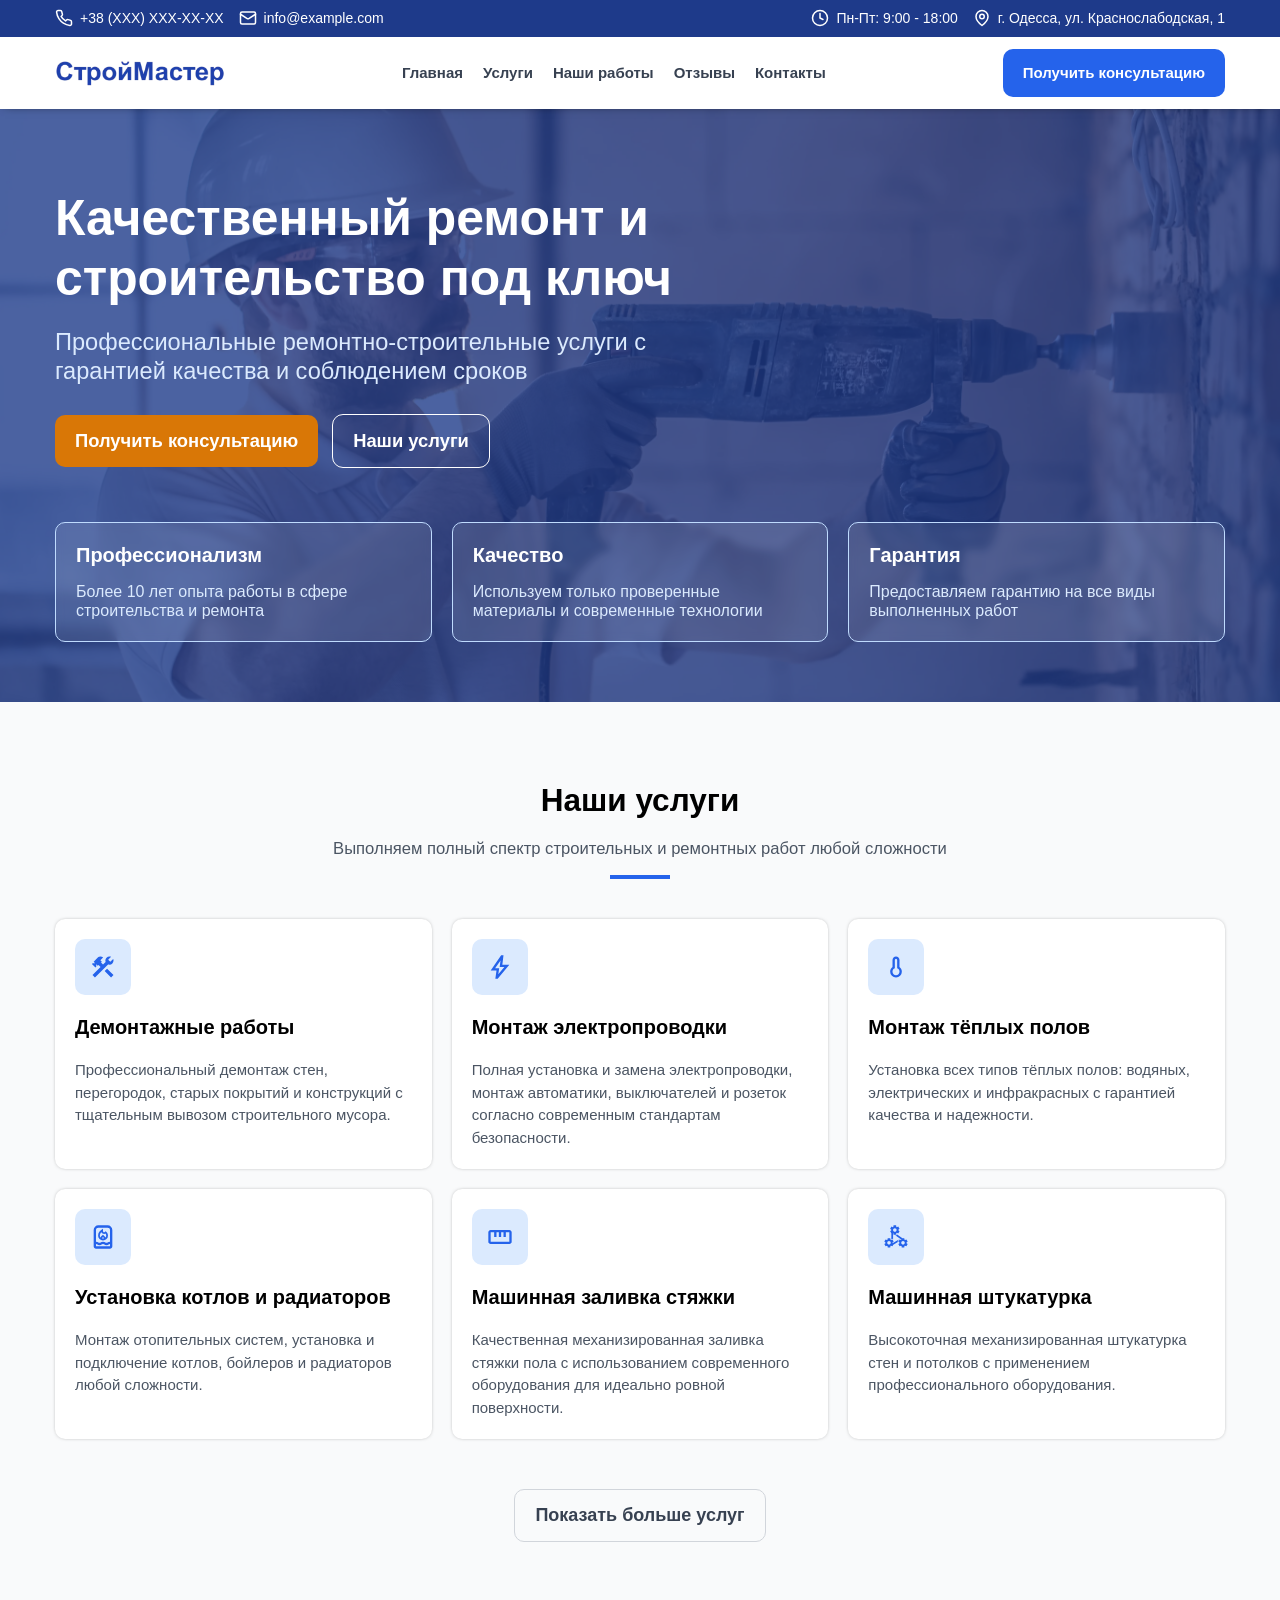
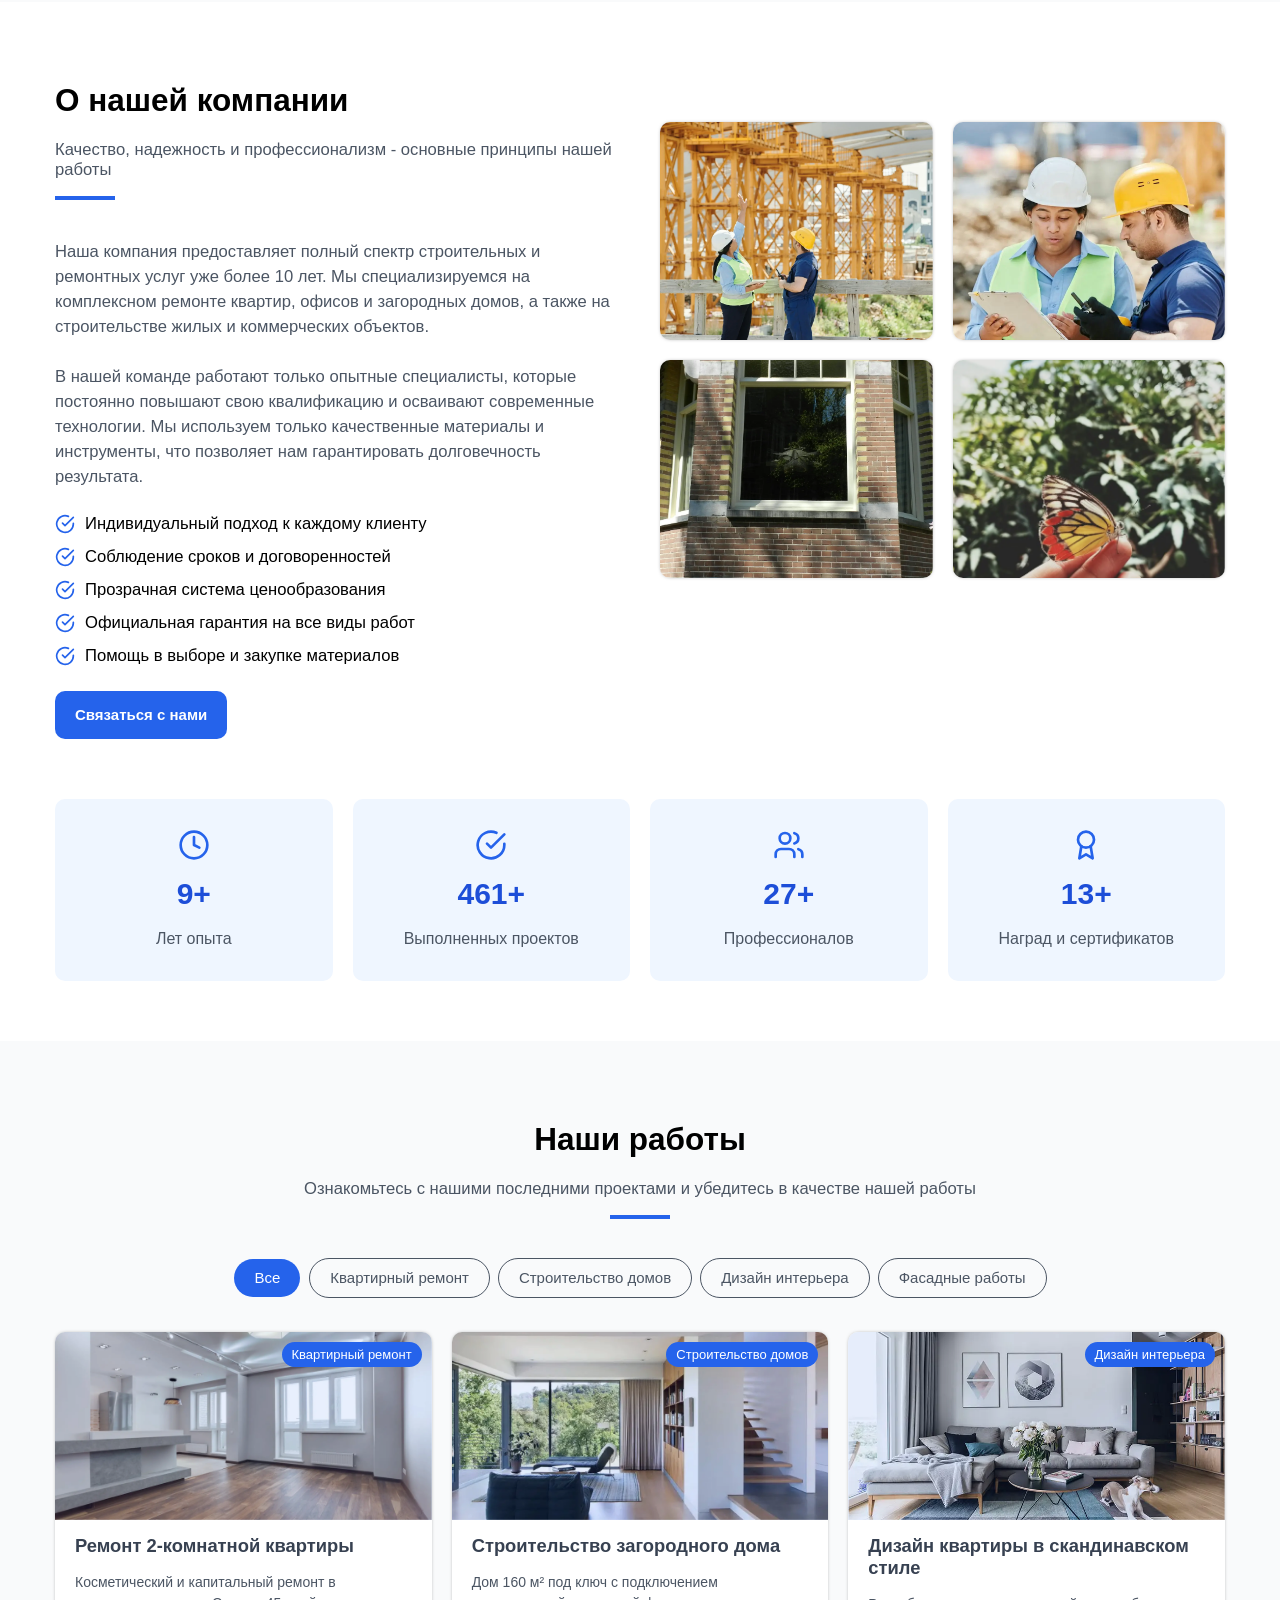
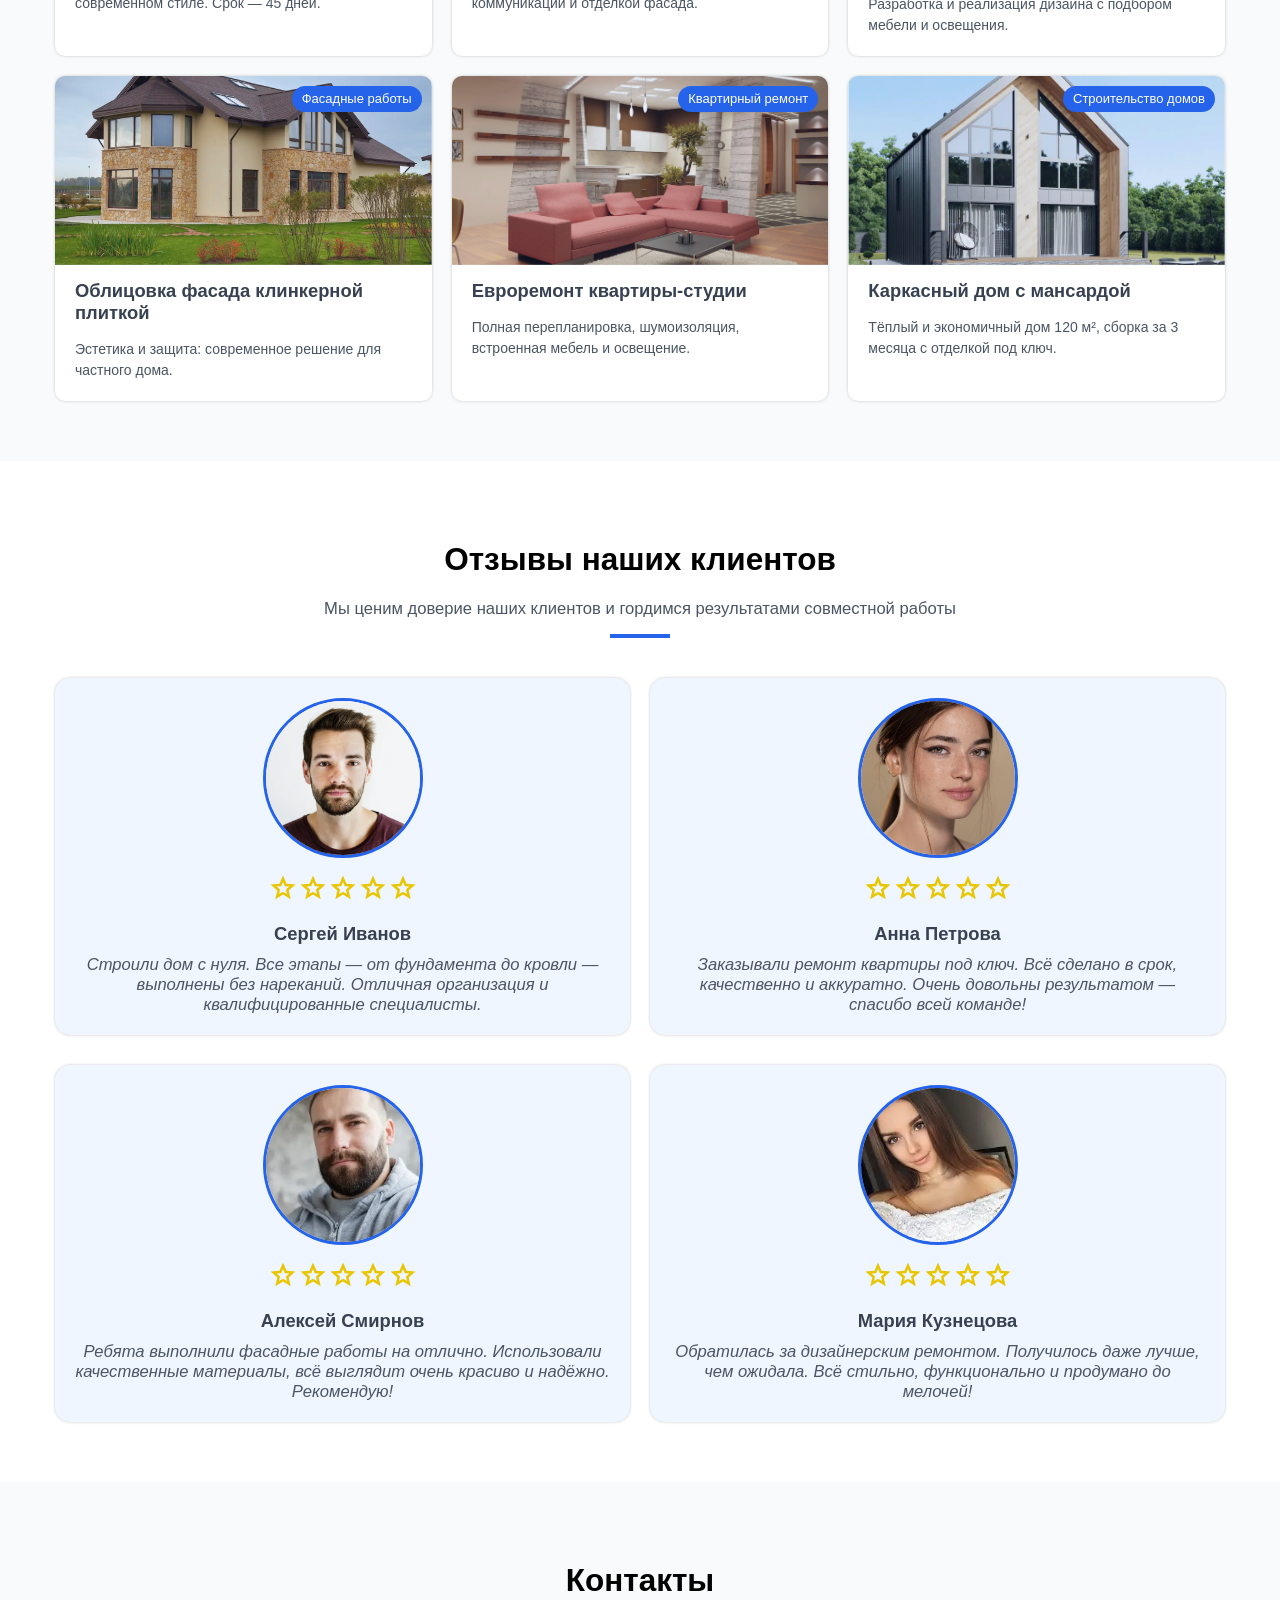
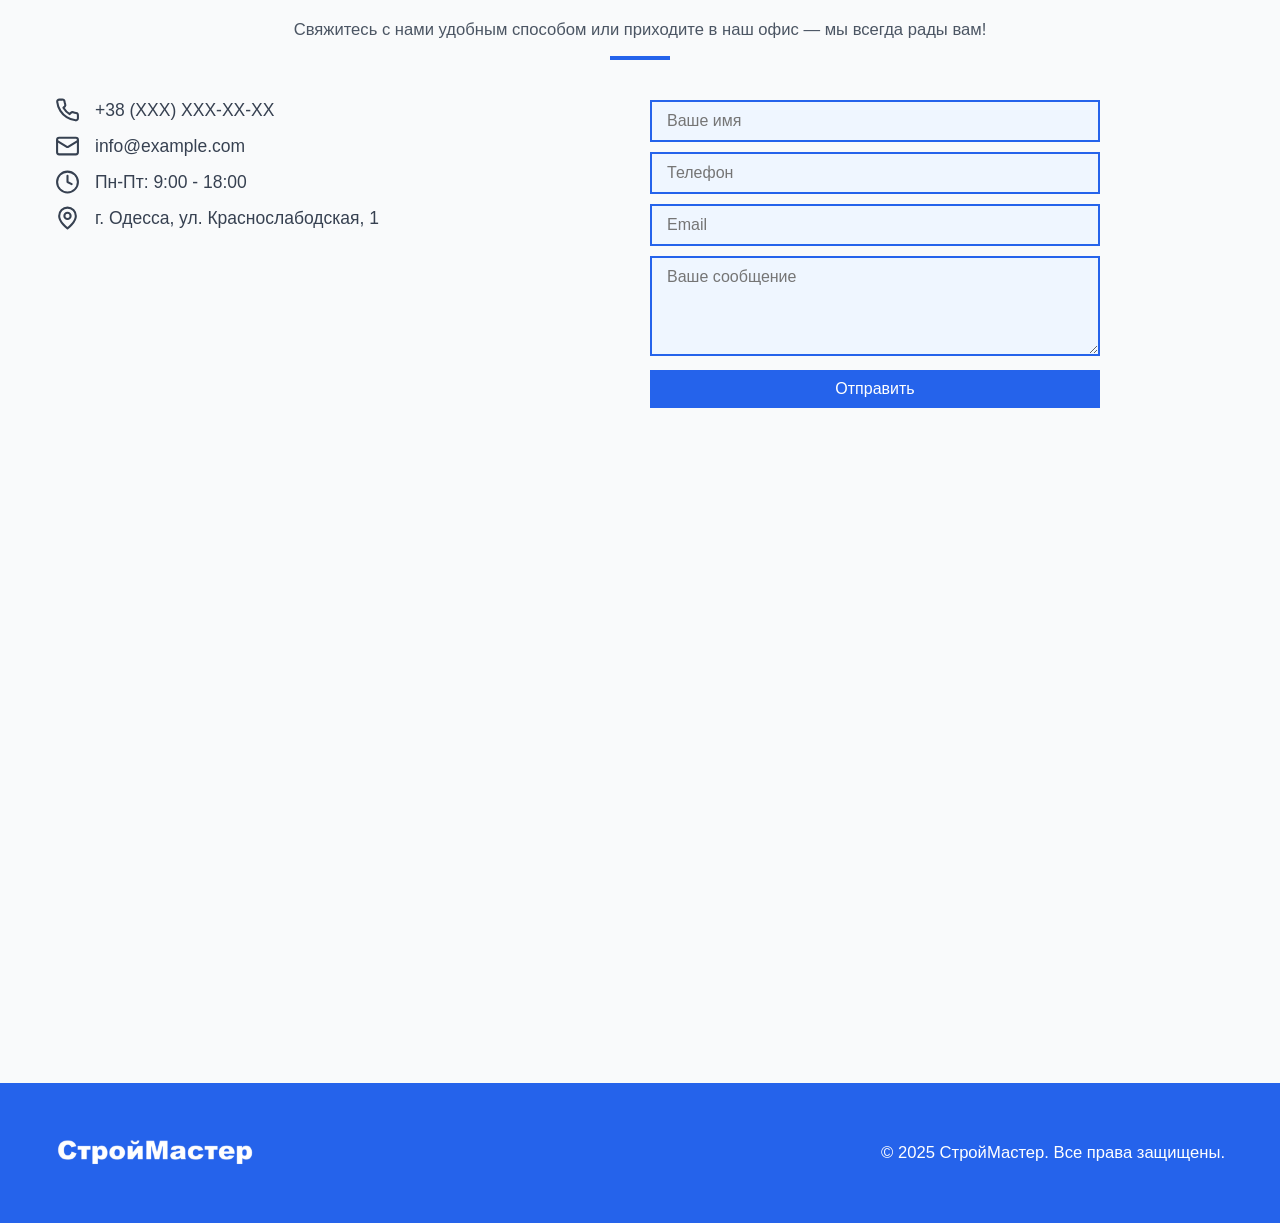
==== commit b357ce54: "Update index.html" ====
--- a/index.html
+++ b/index.html
@@ -1,782 +1,782 @@
-<!DOCTYPE html>-<html lang="ru">-<head>-    <meta charset="UTF-8">-    <meta name="viewport" content="width=device-width, initial-scale=1.0">-    <title>СтройМастер</title>-    <link rel="stylesheet" href="css/style.css">-</head>-<body>-    <div class='wrapper'>-        <header class="header">-    <div class="header-top">-        <div class='container'>-            <div class="header-top__body">-                <ul class="header-top__list">-                    <li class="header-top__item phone">-                        <a href="">+38 (XXX) XXX-XX-XX</a>-                    </li>-                    <li class="header-top__item mail">-                        <a href="mailto:info@example.com">info@example.com</a>-                    </li>-                </ul>-                <ul class="header-top__list">-                    <li class="header-top__item time">-                        <span>Пн-Пт: 9:00 - 18:00</span>-                    </li>-                    <li class="header-top__item address">-                        <span>г. Одесса, ул. Краснослабодская, 1</span>-                    </li>-                </ul>-            </div>-        </div>-    </div>-    <div class="header-bottom">-        <div class='container'>-            <div class="header-bottom__body">-                <div class="header-bottom__logo">-                    <a href="">-                        <picture><source srcset="img/logo/01.webp" type="image/webp"><img src="img/logo/01.png" alt="logo"></picture>-                    </a>-                </div>-                <ul class="header-bottom__list">-                    <li class="header-bottom__item">-                        <a href="index.html#main" id="main-button">Главная</a>-                    </li>-                    <li class="header-bottom__item">-                        <a href="index.html#services" id="services-button">Услуги</a>-                    </li>-                    <li class="header-bottom__item">-                        <a href="index.html#projects" id="projects-button">Наши работы</a>-                    </li>-                    <li class="header-bottom__item">-                        <a href="index.html#feedbacks" id="feedbacks-button">Отзывы</a>-                    </li>-                    <li class="header-bottom__item">-                        <a href="index.html#contacts" id="contacts-button">Контакты</a>-                    </li>-                </ul>-                <div class="header-bottom__link">-                    <a href="index.html#contacts" id="contacts-button">Получить консультацию</a>-                </div>-                <div class="header-bottom__menu">-                    <span></span>-                    <span></span>-                    <span></span>-                </div>-            </div>-        </div>-    </div>-</header>-        <main class="home-page">-            <div class="hero" id="main">-                <div class='container'>-                    <div class="hero__body">-                        <div class="hero-body__title">-                            <h1>Качественный ремонт и строительство под ключ</h1>-                        </div>-                        <div class="hero-body__text">-                            <p>Профессиональные ремонтно-строительные услуги с гарантией качества и соблюдением сроков</p>-                        </div>-                        <div class="hero-body__buttons">-                            <div class="hero-body__button orange">-                                <a href="#contacts">Получить консультацию</a>-                            </div>-                            <div class="hero-body__button">-                                <a href="#services">Наши услуги</a>-                            </div>-                        </div>-                    </div>-                    <div class="hero__items">-                        <div class="hero-items__item">-                            <div class="hero-items-item__title">-                                <h2>Профессионализм</h2>-                            </div>-                            <div class="hero-items-item__text">-                                <p>Более 10 лет опыта работы в сфере строительства и ремонта</p>-                            </div>-                        </div>-                        <div class="hero-items__item">-                            <div class="hero-items-item__title">-                                <h2>Качество</h2>-                            </div>-                            <div class="hero-items-item__text">-                                <p>Используем только проверенные материалы и современные технологии</p>-                            </div>-                        </div>-                        <div class="hero-items__item">-                            <div class="hero-items-item__title">-                                <h2>Гарантия</h2>-                            </div>-                            <div class="hero-items-item__text">-                                <p>Предоставляем гарантию на все виды выполненных работ</p>-                            </div>-                        </div>-                    </div>-                </div>-            </div>-            <div class="services" id="services">-                <div class='container'>-                    <div class="services__title">-                        <h1>Наши услуги</h1>-                    </div>-                    <div class="services__text">-                        <p>Выполняем полный спектр строительных и ремонтных работ любой сложности</p>-                    </div>-                    <div class="services__body">-                        <div class="services__item">-                            <div class="services-item__img">-                                <a href="">-                                    <picture><source srcset="img/services/01.svg" type="image/webp"><img src="img/services/01.svg" alt="services"></picture>-                                </a>-                            </div>-                            <div class="services-item__title">-                                <a href="service.html">Демонтажные работы</a>-                            </div>-                            <div class="services-item__text">-                                <p>Профессиональный демонтаж стен, перегородок, старых покрытий и конструкций с тщательным вывозом строительного мусора.</p>-                            </div>-                        </div>-                        <div class="services__item">-                            <div class="services-item__img">-                                <a href="">-                                    <picture><source srcset="img/services/02.svg" type="image/webp"><img src="img/services/02.svg" alt="services"></picture>-                                </a>-                            </div>-                            <div class="services-item__title">-                                <a href="service.html">Монтаж электропроводки</a>-                            </div>-                            <div class="services-item__text">-                                <p>Полная установка и замена электропроводки, монтаж автоматики, выключателей и розеток согласно современным стандартам безопасности.</p>-                            </div>-                        </div>-                        <div class="services__item">-                            <div class="services-item__img">-                                <a href="">-                                    <picture><source srcset="img/services/03.svg" type="image/webp"><img src="img/services/03.svg" alt="services"></picture>-                                </a>-                            </div>-                            <div class="services-item__title">-                                <a href="service.html">Монтаж тёплых полов</a>-                            </div>-                            <div class="services-item__text">-                                <p>Установка всех типов тёплых полов: водяных, электрических и инфракрасных с гарантией качества и надежности.</p>-                            </div>-                        </div>-                        <div class="services__item">-                            <div class="services-item__img">-                                <a href="">-                                    <picture><source srcset="img/services/04.svg" type="image/webp"><img src="img/services/04.svg" alt="services"></picture>-                                </a>-                            </div>-                            <div class="services-item__title">-                                <a href="service.html">Установка котлов и радиаторов</a>-                            </div>-                            <div class="services-item__text">-                                <p>Монтаж отопительных систем, установка и подключение котлов, бойлеров и радиаторов любой сложности.</p>-                            </div>-                        </div>-                        <div class="services__item">-                            <div class="services-item__img">-                                <a href="">-                                    <picture><source srcset="img/services/05.svg" type="image/webp"><img src="img/services/05.svg" alt="services"></picture>-                                </a>-                            </div>-                            <div class="services-item__title">-                                <a href="service.html">Машинная заливка стяжки</a>-                            </div>-                            <div class="services-item__text">-                                <p>Качественная механизированная заливка стяжки пола с использованием современного оборудования для идеально ровной поверхности.</p>-                            </div>-                        </div>-                        <div class="services__item">-                            <div class="services-item__img">-                                <a href="">-                                    <picture><source srcset="img/services/06.svg" type="image/webp"><img src="img/services/06.svg" alt="services"></picture>-                                </a>-                            </div>-                            <div class="services-item__title">-                                <a href="service.html">Машинная штукатурка</a>-                            </div>-                            <div class="services-item__text">-                                <p>Высокоточная механизированная штукатурка стен и потолков с применением профессионального оборудования.</p>-                            </div>-                        </div>-                        <div class="services__item">-                            <div class="services-item__img">-                                <a href="">-                                    <picture><source srcset="img/services/07.svg" type="image/webp"><img src="img/services/07.svg" alt="services"></picture>-                                </a>-                            </div>-                            <div class="services-item__title">-                                <a href="service.html">Монтаж гипсокартонных конструкций</a>-                            </div>-                            <div class="services-item__text">-                                <p>Создание стен, перегородок, многоуровневых потолков и ниш из гипсокартона любой сложности и конфигурации.</p>-                            </div>-                        </div>-                        <div class="services__item">-                            <div class="services-item__img">-                                <a href="">-                                    <picture><source srcset="img/services/08.svg" type="image/webp"><img src="img/services/08.svg" alt="services"></picture>-                                </a>-                            </div>-                            <div class="services-item__title">-                                <a href="service.html">Распайка труб и канализация</a>-                            </div>-                            <div class="services-item__text">-                                <p>Профессиональная разводка водопроводных и канализационных труб с использованием современных материалов.</p>-                            </div>-                        </div>-                        <div class="services__item">-                            <div class="services-item__img">-                                <a href="">-                                    <picture><source srcset="img/services/09.svg" type="image/webp"><img src="img/services/09.svg" alt="services"></picture>-                                </a>-                            </div>-                            <div class="services-item__title">-                                <a href="service.html">Укладка плитки</a>-                            </div>-                            <div class="services-item__text">-                                <p>Высококачественная укладка керамической плитки, керамогранита и мозаики любой сложности в ванных комнатах, кухнях и других помещениях.</p>-                            </div>-                        </div>-                        <div class="services__item">-                            <div class="services-item__img">-                                <a href="">-                                    <picture><source srcset="img/services/10.svg" type="image/webp"><img src="img/services/10.svg" alt="services"></picture>-                                </a>-                            </div>-                            <div class="services-item__title">-                                <a href="service.html">Отделочные работы</a>-                            </div>-                            <div class="services-item__text">-                                <p>Комплексная внутренняя отделка помещений: шпатлевка, покраска, поклейка обоев и другие финишные работы.</p>-                            </div>-                        </div>-                        <div class="services__item">-                            <div class="services-item__img">-                                <a href="">-                                    <picture><source srcset="img/services/11.svg" type="image/webp"><img src="img/services/11.svg" alt="services"></picture>-                                </a>-                            </div>-                            <div class="services-item__title">-                                <a href="service.html">Укладка напольных покрытий</a>-                            </div>-                            <div class="services-item__text">-                                <p>Профессиональная укладка ламината, паркета, линолеума, ковролина и других напольных покрытий.</p>-                            </div>-                        </div>-                        <div class="services__item">-                            <div class="services-item__img">-                                <a href="">-                                    <picture><source srcset="img/services/12.svg" type="image/webp"><img src="img/services/12.svg" alt="services"></picture>-                                </a>-                            </div>-                            <div class="services-item__title">-                                <a href="service.html">Установка дверей</a>-                            </div>-                            <div class="services-item__text">-                                <p>Монтаж входных и межкомнатных дверей, включая двери скрытого монтажа, с полной отделкой проемов.</p>-                            </div>-                        </div>-                        <div class="services__item">-                            <div class="services-item__img">-                                <a href="">-                                    <picture><source srcset="img/services/13.svg" type="image/webp"><img src="img/services/13.svg" alt="services"></picture>-                                </a>-                            </div>-                            <div class="services-item__title">-                                <a href="service.html">Декоративные работы</a>-                            </div>-                            <div class="services-item__text">-                                <p>Нанесение декоративных штукатурок, поклейка 3D панелей и другие декоративные элементы для уникального дизайна.</p>-                            </div>-                        </div>-                        <div class="services__item">-                            <div class="services-item__img">-                                <a href="">-                                    <picture><source srcset="img/services/14.svg" type="image/webp"><img src="img/services/14.svg" alt="services"></picture>-                                </a>-                            </div>-                            <div class="services-item__title">-                                <a href="service.html">Установка светильников</a>-                            </div>-                            <div class="services-item__text">-                                <p>Монтаж различных типов освещения: потолочных светильников, бра, люстр и декоративной подсветки.</p>-                            </div>-                        </div>-                        <div class="services__item">-                            <div class="services-item__img">-                                <a href="">-                                    <picture><source srcset="img/services/15.svg" type="image/webp"><img src="img/services/15.svg" alt="services"></picture>-                                </a>-                            </div>-                            <div class="services-item__title">-                                <a href="service.html">Изготовление мебели</a>-                            </div>-                            <div class="services-item__text">-                                <p>Создание корпусной мебели по индивидуальным заказам с учетом всех пожеланий клиента.</p>-                            </div>-                        </div>-                        <div class="services__item">-                            <div class="services-item__img">-                                <a href="">-                                    <picture><source srcset="img/services/16.svg" type="image/webp"><img src="img/services/16.svg" alt="services"></picture>-                                </a>-                            </div>-                            <div class="services-item__title">-                                <a href="service.html">Дизайн и раскрой штор</a>-                            </div>-                            <div class="services-item__text">-                                <p>Разработка дизайна, пошив и установка штор, гардин и жалюзи для любых помещений.</p>-                            </div>-                        </div>-                        <div class="services__item">-                            <div class="services-item__img">-                                <a href="">-                                    <picture><source srcset="img/services/17.svg" type="image/webp"><img src="img/services/17.svg" alt="services"></picture>-                                </a>-                            </div>-                            <div class="services-item__title">-                                <a href="service.html">Кровельные работы</a>-                            </div>-                            <div class="services-item__text">-                                <p>Монтаж и ремонт кровли с использованием различных материалов и технологий.</p>-                            </div>-                        </div>-                        <div class="services__item">-                            <div class="services-item__img">-                                <a href="">-                                    <picture><source srcset="img/services/18.svg" type="image/webp"><img src="img/services/18.svg" alt="services"></picture>-                                </a>-                            </div>-                            <div class="services-item__title">-                                <a href="service.html">Утепление домов</a>-                            </div>-                            <div class="services-item__text">-                                <p>Комплексное утепление фасадов, стен, полов и потолков для повышения энергоэффективности здания.</p>-                            </div>-                        </div>-                        <div class="services__item">-                            <div class="services-item__img">-                                <a href="">-                                    <picture><source srcset="img/services/19.svg" type="image/webp"><img src="img/services/19.svg" alt="services"></picture>-                                </a>-                            </div>-                            <div class="services-item__title">-                                <a href="service.html">Строительство</a>-                            </div>-                            <div class="services-item__text">-                                <p>Полный цикл строительных работ от фундамента до кровли с соблюдением всех технологических норм.</p>-                            </div>-                        </div>-                        <div class="services__item">-                            <div class="services-item__img">-                                <a href="">-                                    <picture><source srcset="img/services/20.svg" type="image/webp"><img src="img/services/20.svg" alt="services"></picture>-                                </a>-                            </div>-                            <div class="services-item__title">-                                <a href="service.html">Озеленение участков</a>-                            </div>-                            <div class="services-item__text">-                                <p>Профессиональное озеленение и ландшафтный дизайн территории с учетом особенностей местности.</p>-                            </div>-                        </div>-                        <div class="services__item">-                            <div class="services-item__img">-                                <a href="">-                                    <picture><source srcset="img/services/21.svg" type="image/webp"><img src="img/services/21.svg" alt="services"></picture>-                                </a>-                            </div>-                            <div class="services-item__title">-                                <a href="service.html">Монтаж забора</a>-                            </div>-                            <div class="services-item__text">-                                <p>Установка ограждений различных типов: кованых, сетчатых, деревянных и кирпичных.</p>-                            </div>-                        </div>-                        <div class="services__item">-                            <div class="services-item__img">-                                <a href="">-                                    <picture><source srcset="img/services/22.svg" type="image/webp"><img src="img/services/22.svg" alt="services"></picture>-                                </a>-                            </div>-                            <div class="services-item__title">-                                <a href="service.html">Бетонные работы</a>-                            </div>-                            <div class="services-item__text">-                                <p>Заливка фундаментов, площадок и других бетонных конструкций с применением современных технологий.</p>-                            </div>-                        </div>-                        <div class="services__item">-                            <div class="services-item__img">-                                <a href="">-                                    <picture><source srcset="img/services/23.svg" type="image/webp"><img src="img/services/23.svg" alt="services"></picture>-                                </a>-                            </div>-                            <div class="services-item__title">-                                <a href="service.html">Системы кондиционирования</a>-                            </div>-                            <div class="services-item__text">-                                <p>Проектирование, монтаж и обслуживание систем кондиционирования и вентиляции для комфортного микроклимата.</p>-                            </div>-                        </div>-                    </div>-                    <div class="services__button">-                        <button id="Close">Показать больше услуг</button>-                    </div>-                </div>-            </div>-            <div class="about">-                <div class='container'>-                    <div class="about__row">-                        <div class="about__body">-                            <div class="about__title">-                                <h1>О нашей компании</h1>-                            </div>-                            <div class="about__text">-                                <p>Качество, надежность и профессионализм - основные принципы нашей работы</p>-                            </div>-                            <div class="about__description">-                                <p>Наша компания предоставляет полный спектр строительных и ремонтных услуг уже более 10 лет. Мы специализируемся на комплексном ремонте квартир, офисов и загородных домов, а также на строительстве жилых и коммерческих объектов.</p>-                                <p>В нашей команде работают только опытные специалисты, которые постоянно повышают свою квалификацию и осваивают современные технологии. Мы используем только качественные материалы и инструменты, что позволяет нам гарантировать долговечность результата.</p>-                            </div>-                            <div class="about__list">-                                <ul class="about__items">-                                    <li class="about__item">-                                        <p>Индивидуальный подход к каждому клиенту</p>-                                    </li>-                                    <li class="about__item">-                                        <p>Соблюдение сроков и договоренностей</p>-                                    </li>-                                    <li class="about__item">-                                        <p>Прозрачная система ценообразования</p>-                                    </li>-                                    <li class="about__item">-                                        <p>Официальная гарантия на все виды работ</p>-                                    </li>-                                    <li class="about__item">-                                        <p>Помощь в выборе и закупке материалов</p>-                                    </li>-                                </ul>-                            </div>-                            <div class="about__button">-                                <a href="#contacts">Связаться с нами</a>-                            </div>-                        </div>-                        <div class="about__images">-                            <div class="about__img">-                                <picture><source srcset="img/about/01.webp" type="image/webp"><img src="img/about/01.jpg" alt="about"></picture>-                            </div>-                            <div class="about__img">-                                <picture><source srcset="img/about/02.webp" type="image/webp"><img src="img/about/02.jpg" alt="about"></picture>-                            </div>-                            <div class="about__img">-                                <picture><source srcset="img/about/03.webp" type="image/webp"><img src="img/about/03.jpg" alt="about"></picture>-                            </div>-                            <div class="about__img">-                                <picture><source srcset="img/about/04.webp" type="image/webp"><img src="img/about/04.jpg" alt="about"></picture>-                            </div>-                        </div>-                    </div>-                </div>-            </div>-            <div class="nums">-                <div class='container'>-                    <div class="nums__body">-                        <div class="nums__item">-                            <div class="nums-item__icon">-                                <picture><source srcset="img/nums/01.svg" type="image/webp"><img src="img/nums/01.svg" alt="nums"></picture>-                            </div>-                            <div class="nums-item__title">-                                <h2><span id="10">0</span>+</h2>-                            </div>-                            <div class="nums-item__text">-                                <p>Лет опыта</p>-                            </div>-                        </div>-                        <div class="nums__item">-                            <div class="nums-item__icon">-                                <picture><source srcset="img/nums/02.svg" type="image/webp"><img src="img/nums/02.svg" alt="nums"></picture>-                            </div>-                            <div class="nums-item__title">-                                <h2><span id="500">0</span>+</h2>-                            </div>-                            <div class="nums-item__text">-                                <p>Выполненных проектов</p>-                            </div>-                        </div>-                        <div class="nums__item">-                            <div class="nums-item__icon">-                                <picture><source srcset="img/nums/03.svg" type="image/webp"><img src="img/nums/03.svg" alt="nums"></picture>-                            </div>-                            <div class="nums-item__title">-                                <h2><span id="30">0</span>+</h2>-                            </div>-                            <div class="nums-item__text">-                                <p>Профессионалов</p>-                            </div>-                        </div>-                        <div class="nums__item">-                            <div class="nums-item__icon">-                                <picture><source srcset="img/nums/04.svg" type="image/webp"><img src="img/nums/04.svg" alt="nums"></picture>-                            </div>-                            <div class="nums-item__title">-                                <h2><span id="15">0</span>+</h2>-                            </div>-                            <div class="nums-item__text">-                                <p>Наград и сертификатов</p>-                            </div>-                        </div>-                    </div>-                </div>-            </div>-            <div class="projects" id="projects">-                <div class='container'>-                    <div class="projects__title">-                        <h1>Наши работы</h1>-                    </div>-                    <div class="projects__text">-                        <p>Ознакомьтесь с нашими последними проектами и убедитесь в качестве нашей работы</p>-                    </div>-                    <div class="projects__filters">-                        <ul class="projects-filters__list">-                            <li class="projects-filters__item active" id="all">Все</li>-                            <li class="projects-filters__item" id="renovation">Квартирный ремонт</li>-                            <li class="projects-filters__item" id="house">Строительство домов</li>-                            <li class="projects-filters__item" id="interior">Дизайн интерьера</li>-                            <li class="projects-filters__item" id="facade">Фасадные работы</li>-                        </ul>-                    </div>-                    <div class="projects__body">-                        <div class="projects__item" id="renovation">-                            <div class="projects-item__img">-                                <picture><source srcset="img/projects/01.webp" type="image/webp"><img src="img/projects/01.jpg" alt="projects"></picture>-                                <span>Квартирный ремонт</span>-                            </div>-                            <div class="projects-item__title">-                                <h2>Ремонт 2-комнатной квартиры</h2>-                            </div>-                            <div class="projects-item__text">-                                <p>Косметический и капитальный ремонт в современном стиле. Срок — 45 дней.</p>-                            </div>-                        </div>-                        <div class="projects__item" id="house">-                            <div class="projects-item__img">-                                <picture><source srcset="img/projects/02.webp" type="image/webp"><img src="img/projects/02.jpg" alt="projects"></picture>-                                <span>Строительство домов</span>-                            </div>-                            <div class="projects-item__title">-                                <h2>Строительство загородного дома</h2>-                            </div>-                            <div class="projects-item__text">-                                <p>Дом 160 м² под ключ с подключением коммуникаций и отделкой фасада.</p>-                            </div>-                        </div>-                        <div class="projects__item" id="interior">-                            <div class="projects-item__img">-                                <picture><source srcset="img/projects/03.webp" type="image/webp"><img src="img/projects/03.jpg" alt="projects"></picture>-                                <span>Дизайн интерьера</span>-                            </div>-                            <div class="projects-item__title">-                                <h2>Дизайн квартиры в скандинавском стиле</h2>-                            </div>-                            <div class="projects-item__text">-                                <p>Разработка и реализация дизайна с подбором мебели и освещения.</p>-                            </div>-                        </div>-                        <div class="projects__item" id="facade">-                            <div class="projects-item__img">-                                <picture><source srcset="img/projects/04.webp" type="image/webp"><img src="img/projects/04.jpg" alt="projects"></picture>-                                <span>Фасадные работы</span>-                            </div>-                            <div class="projects-item__title">-                                <h2>Облицовка фасада клинкерной плиткой</h2>-                            </div>-                            <div class="projects-item__text">-                                <p>Эстетика и защита: современное решение для частного дома.</p>-                            </div>-                        </div>-                        <div class="projects__item" id="renovation">-                            <div class="projects-item__img">-                                <picture><source srcset="img/projects/05.webp" type="image/webp"><img src="img/projects/05.jpg" alt="projects"></picture>-                                <span>Квартирный ремонт</span>-                            </div>-                            <div class="projects-item__title">-                                <h2>Евроремонт квартиры-студии</h2>-                            </div>-                            <div class="projects-item__text">-                                <p>Полная перепланировка, шумоизоляция, встроенная мебель и освещение.</p>-                            </div>-                        </div>-                        <div class="projects__item" id="house">-                            <div class="projects-item__img">-                                <picture><source srcset="img/projects/06.webp" type="image/webp"><img src="img/projects/06.jpg" alt="projects"></picture>-                                <span>Строительство домов</span>-                            </div>-                            <div class="projects-item__title">-                                <h2>Каркасный дом с мансардой</h2>-                            </div>-                            <div class="projects-item__text">-                                <p>Тёплый и экономичный дом 120 м², сборка за 3 месяца с отделкой под ключ.</p>-                            </div>-                        </div>-                    </div>-                </div>-            </div>-            <div class="feedbacks" id="feedbacks">-                <div class='container'>-                    <div class="feedbacks__title">-                        <h1>Отзывы наших клиентов</h1>-                    </div>-                    <div class="feedbacks__text">-                        <p>Мы ценим доверие наших клиентов и гордимся результатами совместной работы</p>-                    </div>-                    <div class="feedbacks__body">-                        <div class="feedbacks__item">-                            <div class="feedbacks-item__img">-                                <picture><source srcset="img/feedbacks/01.webp" type="image/webp"><img src="img/feedbacks/01.jpg" alt="feedbacks"></picture>-                            </div>-                            <div class="feedbacks-item__rate">-                                <span class="active"></span>-                                <span class="active"></span>-                                <span class="active"></span>-                                <span class="active"></span>-                                <span class="active"></span>-                            </div>-                            <div class="feedbacks-item__title">-                                <h2>Сергей Иванов</h2>-                            </div>-                            <div class="feedbacks-item__text">-                                <p>Строили дом с нуля. Все этапы — от фундамента до кровли — выполнены без нареканий. Отличная организация и квалифицированные специалисты.</p>-                            </div>-                        </div>-                        <div class="feedbacks__item">-                            <div class="feedbacks-item__img">-                                <picture><source srcset="img/feedbacks/02.webp" type="image/webp"><img src="img/feedbacks/02.jpg" alt="feedbacks"></picture>-                            </div>-                            <div class="feedbacks-item__rate">-                                <span class="active"></span>-                                <span class="active"></span>-                                <span class="active"></span>-                                <span class="active"></span>-                                <span class="active"></span>-                            </div>-                            <div class="feedbacks-item__title">-                                <h2>Анна Петрова</h2>-                            </div>-                            <div class="feedbacks-item__text">-                                <p>Заказывали ремонт квартиры под ключ. Всё сделано в срок, качественно и аккуратно. Очень довольны результатом — спасибо всей команде!</p>-                            </div>-                        </div>-                        <div class="feedbacks__item">-                            <div class="feedbacks-item__img">-                                <picture><source srcset="img/feedbacks/03.webp" type="image/webp"><img src="img/feedbacks/03.jpg" alt="feedbacks"></picture>-                            </div>-                            <div class="feedbacks-item__rate">-                                <span class="active"></span>-                                <span class="active"></span>-                                <span class="active"></span>-                                <span class="active"></span>-                                <span class="active"></span>-                            </div>-                            <div class="feedbacks-item__title">-                                <h2>Алексей Смирнов</h2>-                            </div>-                            <div class="feedbacks-item__text">-                                <p>Ребята выполнили фасадные работы на отлично. Использовали качественные материалы, всё выглядит очень красиво и надёжно. Рекомендую!</p>-                            </div>-                        </div>-                        <div class="feedbacks__item">-                            <div class="feedbacks-item__img">-                                <picture><source srcset="img/feedbacks/04.webp" type="image/webp"><img src="img/feedbacks/04.jpg" alt="feedbacks"></picture>-                            </div>-                            <div class="feedbacks-item__rate">-                                <span class="active"></span>-                                <span class="active"></span>-                                <span class="active"></span>-                                <span class="active"></span>-                                <span class="active"></span>-                            </div>-                            <div class="feedbacks-item__title">-                                <h2>Мария Кузнецова</h2>-                            </div>-                            <div class="feedbacks-item__text">-                                <p>Обратилась за дизайнерским ремонтом. Получилось даже лучше, чем ожидала. Всё стильно, функционально и продумано до мелочей!</p>-                            </div>-                        </div>-                    </div>-                </div>-            </div>-            <div class="contacts" id="contacts">-                <div class='container'>-                    <div class="contacts__title">-                        <h1>Контакты</h1>-                    </div>-                    <div class="contacts__text">-                        <p>Свяжитесь с нами удобным способом или приходите в наш офис — мы всегда рады вам!</p>-                    </div>-                    <div class="contacts__body">-                        <div class="contacts__info">-                            <ul class="contacts-info__list">-                                <li class="contacts-info__item phone">-                                    <a href="">+38 (XXX) XXX-XX-XX</a>-                                </li>-                                <li class="contacts-info__item mail">-                                    <a href="mailto:info@example.com">info@example.com</a>-                                </li>-                                <li class="contacts-info__item time">-                                    <span>Пн-Пт: 9:00 - 18:00</span>-                                </li>-                                <li class="contacts-info__item address">-                                    <span>г. Одесса, ул. Краснослабодская, 1</span>-                                </li>-                            </ul>-                        </div>-                        <div class="contacts__form">-                            <form action="">-                                <div class="form-group">-                                    <input type="text" name="name" placeholder="Ваше имя" autocomplete="off">-                                </div>-                                <div class="form-group">-                                    <input type="tel" name="phone" placeholder="Телефон" autocomplete="off">-                                </div>-                                <div class="form-group">-                                    <input type="email" name="email" placeholder="Email" autocomplete="off">-                                </div>-                                <div class="form-group">-                                    <textarea name="message" placeholder="Ваше сообщение" autocomplete="off"></textarea>-                                </div>-                                <div class="form-group">-                                    <button type="submit">Отправить</button>-                                </div>-                            </form>-                        </div>-                        <div class="contacts__map">-                            <iframe src="https://www.google.com/maps/embed?pb=!1m18!1m12!1m3!1d2746.8593568866163!2d30.706324475819553!3d46.49109726434067!2m3!1f0!2f0!3f0!3m2!1i1024!2i768!4f13.1!3m3!1m2!1s0x40c631e64a7cd065%3A0xca65c71446bae282!2z0YPQuy4g0JrRgNCw0YHQvdC-0YHQu9C-0LHQvtC00YHQutCw0Y8sIDEsINCe0LTQtdGB0YHQsCwg0J7QtNC10YHRgdC60LDRjyDQvtCx0LvQsNGB0YLRjCwgNjUwMDA!5e0!3m2!1sru!2sua!4v1746280942332!5m2!1sru!2sua" width="600" height="450" style="border:0;" allowfullscreen="" loading="lazy" referrerpolicy="no-referrer-when-downgrade"></iframe>-                        </div>-                    </div>-                </div>-            </div>-        </main>-        <footer class="footer">-    <div class='container'>-        <div class="footer__body">-            <div class="footer__img">-                <a href="">-                    <picture><source srcset="img/logo/02.webp" type="image/webp"><img src="img/logo/02.png" alt="logo"></picture>-                </a>-            </div>-            <div class="footer__text">-                <p>© 2025 СтройМастер. Все права защищены.</p>-            </div>-        </div>-    </div>-</footer>-    </div>--    <script src="js/script.js"></script>-</body>-</html>+<!DOCTYPE html>
+<html lang="ru">
+<head>
+    <meta charset="UTF-8">
+    <meta name="viewport" content="width=device-width, initial-scale=1.0">
+    <title>СтройМастер</title>
+    <link rel="stylesheet" href="css/style.min.css">
+</head>
+<body>
+    <div class='wrapper'>
+        <header class="header">
+    <div class="header-top">
+        <div class='container'>
+            <div class="header-top__body">
+                <ul class="header-top__list">
+                    <li class="header-top__item phone">
+                        <a href="">+38 (XXX) XXX-XX-XX</a>
+                    </li>
+                    <li class="header-top__item mail">
+                        <a href="mailto:info@example.com">info@example.com</a>
+                    </li>
+                </ul>
+                <ul class="header-top__list">
+                    <li class="header-top__item time">
+                        <span>Пн-Пт: 9:00 - 18:00</span>
+                    </li>
+                    <li class="header-top__item address">
+                        <span>г. Одесса, ул. Краснослабодская, 1</span>
+                    </li>
+                </ul>
+            </div>
+        </div>
+    </div>
+    <div class="header-bottom">
+        <div class='container'>
+            <div class="header-bottom__body">
+                <div class="header-bottom__logo">
+                    <a href="">
+                        <picture><source srcset="img/logo/01.webp" type="image/webp"><img src="img/logo/01.png" alt="logo"></picture>
+                    </a>
+                </div>
+                <ul class="header-bottom__list">
+                    <li class="header-bottom__item">
+                        <a href="index.html#main" id="main-button">Главная</a>
+                    </li>
+                    <li class="header-bottom__item">
+                        <a href="index.html#services" id="services-button">Услуги</a>
+                    </li>
+                    <li class="header-bottom__item">
+                        <a href="index.html#projects" id="projects-button">Наши работы</a>
+                    </li>
+                    <li class="header-bottom__item">
+                        <a href="index.html#feedbacks" id="feedbacks-button">Отзывы</a>
+                    </li>
+                    <li class="header-bottom__item">
+                        <a href="index.html#contacts" id="contacts-button">Контакты</a>
+                    </li>
+                </ul>
+                <div class="header-bottom__link">
+                    <a href="index.html#contacts" id="contacts-button">Получить консультацию</a>
+                </div>
+                <div class="header-bottom__menu">
+                    <span></span>
+                    <span></span>
+                    <span></span>
+                </div>
+            </div>
+        </div>
+    </div>
+</header>
+        <main class="home-page">
+            <div class="hero" id="main">
+                <div class='container'>
+                    <div class="hero__body">
+                        <div class="hero-body__title">
+                            <h1>Качественный ремонт и строительство под ключ</h1>
+                        </div>
+                        <div class="hero-body__text">
+                            <p>Профессиональные ремонтно-строительные услуги с гарантией качества и соблюдением сроков</p>
+                        </div>
+                        <div class="hero-body__buttons">
+                            <div class="hero-body__button orange">
+                                <a href="#contacts">Получить консультацию</a>
+                            </div>
+                            <div class="hero-body__button">
+                                <a href="#services">Наши услуги</a>
+                            </div>
+                        </div>
+                    </div>
+                    <div class="hero__items">
+                        <div class="hero-items__item">
+                            <div class="hero-items-item__title">
+                                <h2>Профессионализм</h2>
+                            </div>
+                            <div class="hero-items-item__text">
+                                <p>Более 10 лет опыта работы в сфере строительства и ремонта</p>
+                            </div>
+                        </div>
+                        <div class="hero-items__item">
+                            <div class="hero-items-item__title">
+                                <h2>Качество</h2>
+                            </div>
+                            <div class="hero-items-item__text">
+                                <p>Используем только проверенные материалы и современные технологии</p>
+                            </div>
+                        </div>
+                        <div class="hero-items__item">
+                            <div class="hero-items-item__title">
+                                <h2>Гарантия</h2>
+                            </div>
+                            <div class="hero-items-item__text">
+                                <p>Предоставляем гарантию на все виды выполненных работ</p>
+                            </div>
+                        </div>
+                    </div>
+                </div>
+            </div>
+            <div class="services" id="services">
+                <div class='container'>
+                    <div class="services__title">
+                        <h1>Наши услуги</h1>
+                    </div>
+                    <div class="services__text">
+                        <p>Выполняем полный спектр строительных и ремонтных работ любой сложности</p>
+                    </div>
+                    <div class="services__body">
+                        <div class="services__item">
+                            <div class="services-item__img">
+                                <a href="">
+                                    <picture><source srcset="img/services/01.svg" type="image/webp"><img src="img/services/01.svg" alt="services"></picture>
+                                </a>
+                            </div>
+                            <div class="services-item__title">
+                                <a href="service.html">Демонтажные работы</a>
+                            </div>
+                            <div class="services-item__text">
+                                <p>Профессиональный демонтаж стен, перегородок, старых покрытий и конструкций с тщательным вывозом строительного мусора.</p>
+                            </div>
+                        </div>
+                        <div class="services__item">
+                            <div class="services-item__img">
+                                <a href="">
+                                    <picture><source srcset="img/services/02.svg" type="image/webp"><img src="img/services/02.svg" alt="services"></picture>
+                                </a>
+                            </div>
+                            <div class="services-item__title">
+                                <a href="service.html">Монтаж электропроводки</a>
+                            </div>
+                            <div class="services-item__text">
+                                <p>Полная установка и замена электропроводки, монтаж автоматики, выключателей и розеток согласно современным стандартам безопасности.</p>
+                            </div>
+                        </div>
+                        <div class="services__item">
+                            <div class="services-item__img">
+                                <a href="">
+                                    <picture><source srcset="img/services/03.svg" type="image/webp"><img src="img/services/03.svg" alt="services"></picture>
+                                </a>
+                            </div>
+                            <div class="services-item__title">
+                                <a href="service.html">Монтаж тёплых полов</a>
+                            </div>
+                            <div class="services-item__text">
+                                <p>Установка всех типов тёплых полов: водяных, электрических и инфракрасных с гарантией качества и надежности.</p>
+                            </div>
+                        </div>
+                        <div class="services__item">
+                            <div class="services-item__img">
+                                <a href="">
+                                    <picture><source srcset="img/services/04.svg" type="image/webp"><img src="img/services/04.svg" alt="services"></picture>
+                                </a>
+                            </div>
+                            <div class="services-item__title">
+                                <a href="service.html">Установка котлов и радиаторов</a>
+                            </div>
+                            <div class="services-item__text">
+                                <p>Монтаж отопительных систем, установка и подключение котлов, бойлеров и радиаторов любой сложности.</p>
+                            </div>
+                        </div>
+                        <div class="services__item">
+                            <div class="services-item__img">
+                                <a href="">
+                                    <picture><source srcset="img/services/05.svg" type="image/webp"><img src="img/services/05.svg" alt="services"></picture>
+                                </a>
+                            </div>
+                            <div class="services-item__title">
+                                <a href="service.html">Машинная заливка стяжки</a>
+                            </div>
+                            <div class="services-item__text">
+                                <p>Качественная механизированная заливка стяжки пола с использованием современного оборудования для идеально ровной поверхности.</p>
+                            </div>
+                        </div>
+                        <div class="services__item">
+                            <div class="services-item__img">
+                                <a href="">
+                                    <picture><source srcset="img/services/06.svg" type="image/webp"><img src="img/services/06.svg" alt="services"></picture>
+                                </a>
+                            </div>
+                            <div class="services-item__title">
+                                <a href="service.html">Машинная штукатурка</a>
+                            </div>
+                            <div class="services-item__text">
+                                <p>Высокоточная механизированная штукатурка стен и потолков с применением профессионального оборудования.</p>
+                            </div>
+                        </div>
+                        <div class="services__item">
+                            <div class="services-item__img">
+                                <a href="">
+                                    <picture><source srcset="img/services/07.svg" type="image/webp"><img src="img/services/07.svg" alt="services"></picture>
+                                </a>
+                            </div>
+                            <div class="services-item__title">
+                                <a href="service.html">Монтаж гипсокартонных конструкций</a>
+                            </div>
+                            <div class="services-item__text">
+                                <p>Создание стен, перегородок, многоуровневых потолков и ниш из гипсокартона любой сложности и конфигурации.</p>
+                            </div>
+                        </div>
+                        <div class="services__item">
+                            <div class="services-item__img">
+                                <a href="">
+                                    <picture><source srcset="img/services/08.svg" type="image/webp"><img src="img/services/08.svg" alt="services"></picture>
+                                </a>
+                            </div>
+                            <div class="services-item__title">
+                                <a href="service.html">Распайка труб и канализация</a>
+                            </div>
+                            <div class="services-item__text">
+                                <p>Профессиональная разводка водопроводных и канализационных труб с использованием современных материалов.</p>
+                            </div>
+                        </div>
+                        <div class="services__item">
+                            <div class="services-item__img">
+                                <a href="">
+                                    <picture><source srcset="img/services/09.svg" type="image/webp"><img src="img/services/09.svg" alt="services"></picture>
+                                </a>
+                            </div>
+                            <div class="services-item__title">
+                                <a href="service.html">Укладка плитки</a>
+                            </div>
+                            <div class="services-item__text">
+                                <p>Высококачественная укладка керамической плитки, керамогранита и мозаики любой сложности в ванных комнатах, кухнях и других помещениях.</p>
+                            </div>
+                        </div>
+                        <div class="services__item">
+                            <div class="services-item__img">
+                                <a href="">
+                                    <picture><source srcset="img/services/10.svg" type="image/webp"><img src="img/services/10.svg" alt="services"></picture>
+                                </a>
+                            </div>
+                            <div class="services-item__title">
+                                <a href="service.html">Отделочные работы</a>
+                            </div>
+                            <div class="services-item__text">
+                                <p>Комплексная внутренняя отделка помещений: шпатлевка, покраска, поклейка обоев и другие финишные работы.</p>
+                            </div>
+                        </div>
+                        <div class="services__item">
+                            <div class="services-item__img">
+                                <a href="">
+                                    <picture><source srcset="img/services/11.svg" type="image/webp"><img src="img/services/11.svg" alt="services"></picture>
+                                </a>
+                            </div>
+                            <div class="services-item__title">
+                                <a href="service.html">Укладка напольных покрытий</a>
+                            </div>
+                            <div class="services-item__text">
+                                <p>Профессиональная укладка ламината, паркета, линолеума, ковролина и других напольных покрытий.</p>
+                            </div>
+                        </div>
+                        <div class="services__item">
+                            <div class="services-item__img">
+                                <a href="">
+                                    <picture><source srcset="img/services/12.svg" type="image/webp"><img src="img/services/12.svg" alt="services"></picture>
+                                </a>
+                            </div>
+                            <div class="services-item__title">
+                                <a href="service.html">Установка дверей</a>
+                            </div>
+                            <div class="services-item__text">
+                                <p>Монтаж входных и межкомнатных дверей, включая двери скрытого монтажа, с полной отделкой проемов.</p>
+                            </div>
+                        </div>
+                        <div class="services__item">
+                            <div class="services-item__img">
+                                <a href="">
+                                    <picture><source srcset="img/services/13.svg" type="image/webp"><img src="img/services/13.svg" alt="services"></picture>
+                                </a>
+                            </div>
+                            <div class="services-item__title">
+                                <a href="service.html">Декоративные работы</a>
+                            </div>
+                            <div class="services-item__text">
+                                <p>Нанесение декоративных штукатурок, поклейка 3D панелей и другие декоративные элементы для уникального дизайна.</p>
+                            </div>
+                        </div>
+                        <div class="services__item">
+                            <div class="services-item__img">
+                                <a href="">
+                                    <picture><source srcset="img/services/14.svg" type="image/webp"><img src="img/services/14.svg" alt="services"></picture>
+                                </a>
+                            </div>
+                            <div class="services-item__title">
+                                <a href="service.html">Установка светильников</a>
+                            </div>
+                            <div class="services-item__text">
+                                <p>Монтаж различных типов освещения: потолочных светильников, бра, люстр и декоративной подсветки.</p>
+                            </div>
+                        </div>
+                        <div class="services__item">
+                            <div class="services-item__img">
+                                <a href="">
+                                    <picture><source srcset="img/services/15.svg" type="image/webp"><img src="img/services/15.svg" alt="services"></picture>
+                                </a>
+                            </div>
+                            <div class="services-item__title">
+                                <a href="service.html">Изготовление мебели</a>
+                            </div>
+                            <div class="services-item__text">
+                                <p>Создание корпусной мебели по индивидуальным заказам с учетом всех пожеланий клиента.</p>
+                            </div>
+                        </div>
+                        <div class="services__item">
+                            <div class="services-item__img">
+                                <a href="">
+                                    <picture><source srcset="img/services/16.svg" type="image/webp"><img src="img/services/16.svg" alt="services"></picture>
+                                </a>
+                            </div>
+                            <div class="services-item__title">
+                                <a href="service.html">Дизайн и раскрой штор</a>
+                            </div>
+                            <div class="services-item__text">
+                                <p>Разработка дизайна, пошив и установка штор, гардин и жалюзи для любых помещений.</p>
+                            </div>
+                        </div>
+                        <div class="services__item">
+                            <div class="services-item__img">
+                                <a href="">
+                                    <picture><source srcset="img/services/17.svg" type="image/webp"><img src="img/services/17.svg" alt="services"></picture>
+                                </a>
+                            </div>
+                            <div class="services-item__title">
+                                <a href="service.html">Кровельные работы</a>
+                            </div>
+                            <div class="services-item__text">
+                                <p>Монтаж и ремонт кровли с использованием различных материалов и технологий.</p>
+                            </div>
+                        </div>
+                        <div class="services__item">
+                            <div class="services-item__img">
+                                <a href="">
+                                    <picture><source srcset="img/services/18.svg" type="image/webp"><img src="img/services/18.svg" alt="services"></picture>
+                                </a>
+                            </div>
+                            <div class="services-item__title">
+                                <a href="service.html">Утепление домов</a>
+                            </div>
+                            <div class="services-item__text">
+                                <p>Комплексное утепление фасадов, стен, полов и потолков для повышения энергоэффективности здания.</p>
+                            </div>
+                        </div>
+                        <div class="services__item">
+                            <div class="services-item__img">
+                                <a href="">
+                                    <picture><source srcset="img/services/19.svg" type="image/webp"><img src="img/services/19.svg" alt="services"></picture>
+                                </a>
+                            </div>
+                            <div class="services-item__title">
+                                <a href="service.html">Строительство</a>
+                            </div>
+                            <div class="services-item__text">
+                                <p>Полный цикл строительных работ от фундамента до кровли с соблюдением всех технологических норм.</p>
+                            </div>
+                        </div>
+                        <div class="services__item">
+                            <div class="services-item__img">
+                                <a href="">
+                                    <picture><source srcset="img/services/20.svg" type="image/webp"><img src="img/services/20.svg" alt="services"></picture>
+                                </a>
+                            </div>
+                            <div class="services-item__title">
+                                <a href="service.html">Озеленение участков</a>
+                            </div>
+                            <div class="services-item__text">
+                                <p>Профессиональное озеленение и ландшафтный дизайн территории с учетом особенностей местности.</p>
+                            </div>
+                        </div>
+                        <div class="services__item">
+                            <div class="services-item__img">
+                                <a href="">
+                                    <picture><source srcset="img/services/21.svg" type="image/webp"><img src="img/services/21.svg" alt="services"></picture>
+                                </a>
+                            </div>
+                            <div class="services-item__title">
+                                <a href="service.html">Монтаж забора</a>
+                            </div>
+                            <div class="services-item__text">
+                                <p>Установка ограждений различных типов: кованых, сетчатых, деревянных и кирпичных.</p>
+                            </div>
+                        </div>
+                        <div class="services__item">
+                            <div class="services-item__img">
+                                <a href="">
+                                    <picture><source srcset="img/services/22.svg" type="image/webp"><img src="img/services/22.svg" alt="services"></picture>
+                                </a>
+                            </div>
+                            <div class="services-item__title">
+                                <a href="service.html">Бетонные работы</a>
+                            </div>
+                            <div class="services-item__text">
+                                <p>Заливка фундаментов, площадок и других бетонных конструкций с применением современных технологий.</p>
+                            </div>
+                        </div>
+                        <div class="services__item">
+                            <div class="services-item__img">
+                                <a href="">
+                                    <picture><source srcset="img/services/23.svg" type="image/webp"><img src="img/services/23.svg" alt="services"></picture>
+                                </a>
+                            </div>
+                            <div class="services-item__title">
+                                <a href="service.html">Системы кондиционирования</a>
+                            </div>
+                            <div class="services-item__text">
+                                <p>Проектирование, монтаж и обслуживание систем кондиционирования и вентиляции для комфортного микроклимата.</p>
+                            </div>
+                        </div>
+                    </div>
+                    <div class="services__button">
+                        <button id="Close">Показать больше услуг</button>
+                    </div>
+                </div>
+            </div>
+            <div class="about">
+                <div class='container'>
+                    <div class="about__row">
+                        <div class="about__body">
+                            <div class="about__title">
+                                <h1>О нашей компании</h1>
+                            </div>
+                            <div class="about__text">
+                                <p>Качество, надежность и профессионализм - основные принципы нашей работы</p>
+                            </div>
+                            <div class="about__description">
+                                <p>Наша компания предоставляет полный спектр строительных и ремонтных услуг уже более 10 лет. Мы специализируемся на комплексном ремонте квартир, офисов и загородных домов, а также на строительстве жилых и коммерческих объектов.</p>
+                                <p>В нашей команде работают только опытные специалисты, которые постоянно повышают свою квалификацию и осваивают современные технологии. Мы используем только качественные материалы и инструменты, что позволяет нам гарантировать долговечность результата.</p>
+                            </div>
+                            <div class="about__list">
+                                <ul class="about__items">
+                                    <li class="about__item">
+                                        <p>Индивидуальный подход к каждому клиенту</p>
+                                    </li>
+                                    <li class="about__item">
+                                        <p>Соблюдение сроков и договоренностей</p>
+                                    </li>
+                                    <li class="about__item">
+                                        <p>Прозрачная система ценообразования</p>
+                                    </li>
+                                    <li class="about__item">
+                                        <p>Официальная гарантия на все виды работ</p>
+                                    </li>
+                                    <li class="about__item">
+                                        <p>Помощь в выборе и закупке материалов</p>
+                                    </li>
+                                </ul>
+                            </div>
+                            <div class="about__button">
+                                <a href="#contacts">Связаться с нами</a>
+                            </div>
+                        </div>
+                        <div class="about__images">
+                            <div class="about__img">
+                                <picture><source srcset="img/about/01.webp" type="image/webp"><img src="img/about/01.jpg" alt="about"></picture>
+                            </div>
+                            <div class="about__img">
+                                <picture><source srcset="img/about/02.webp" type="image/webp"><img src="img/about/02.jpg" alt="about"></picture>
+                            </div>
+                            <div class="about__img">
+                                <picture><source srcset="img/about/03.webp" type="image/webp"><img src="img/about/03.jpg" alt="about"></picture>
+                            </div>
+                            <div class="about__img">
+                                <picture><source srcset="img/about/04.webp" type="image/webp"><img src="img/about/04.jpg" alt="about"></picture>
+                            </div>
+                        </div>
+                    </div>
+                </div>
+            </div>
+            <div class="nums">
+                <div class='container'>
+                    <div class="nums__body">
+                        <div class="nums__item">
+                            <div class="nums-item__icon">
+                                <picture><source srcset="img/nums/01.svg" type="image/webp"><img src="img/nums/01.svg" alt="nums"></picture>
+                            </div>
+                            <div class="nums-item__title">
+                                <h2><span id="10">0</span>+</h2>
+                            </div>
+                            <div class="nums-item__text">
+                                <p>Лет опыта</p>
+                            </div>
+                        </div>
+                        <div class="nums__item">
+                            <div class="nums-item__icon">
+                                <picture><source srcset="img/nums/02.svg" type="image/webp"><img src="img/nums/02.svg" alt="nums"></picture>
+                            </div>
+                            <div class="nums-item__title">
+                                <h2><span id="500">0</span>+</h2>
+                            </div>
+                            <div class="nums-item__text">
+                                <p>Выполненных проектов</p>
+                            </div>
+                        </div>
+                        <div class="nums__item">
+                            <div class="nums-item__icon">
+                                <picture><source srcset="img/nums/03.svg" type="image/webp"><img src="img/nums/03.svg" alt="nums"></picture>
+                            </div>
+                            <div class="nums-item__title">
+                                <h2><span id="30">0</span>+</h2>
+                            </div>
+                            <div class="nums-item__text">
+                                <p>Профессионалов</p>
+                            </div>
+                        </div>
+                        <div class="nums__item">
+                            <div class="nums-item__icon">
+                                <picture><source srcset="img/nums/04.svg" type="image/webp"><img src="img/nums/04.svg" alt="nums"></picture>
+                            </div>
+                            <div class="nums-item__title">
+                                <h2><span id="15">0</span>+</h2>
+                            </div>
+                            <div class="nums-item__text">
+                                <p>Наград и сертификатов</p>
+                            </div>
+                        </div>
+                    </div>
+                </div>
+            </div>
+            <div class="projects" id="projects">
+                <div class='container'>
+                    <div class="projects__title">
+                        <h1>Наши работы</h1>
+                    </div>
+                    <div class="projects__text">
+                        <p>Ознакомьтесь с нашими последними проектами и убедитесь в качестве нашей работы</p>
+                    </div>
+                    <div class="projects__filters">
+                        <ul class="projects-filters__list">
+                            <li class="projects-filters__item active" id="all">Все</li>
+                            <li class="projects-filters__item" id="renovation">Квартирный ремонт</li>
+                            <li class="projects-filters__item" id="house">Строительство домов</li>
+                            <li class="projects-filters__item" id="interior">Дизайн интерьера</li>
+                            <li class="projects-filters__item" id="facade">Фасадные работы</li>
+                        </ul>
+                    </div>
+                    <div class="projects__body">
+                        <div class="projects__item" id="renovation">
+                            <div class="projects-item__img">
+                                <picture><source srcset="img/projects/01.webp" type="image/webp"><img src="img/projects/01.jpg" alt="projects"></picture>
+                                <span>Квартирный ремонт</span>
+                            </div>
+                            <div class="projects-item__title">
+                                <h2>Ремонт 2-комнатной квартиры</h2>
+                            </div>
+                            <div class="projects-item__text">
+                                <p>Косметический и капитальный ремонт в современном стиле. Срок — 45 дней.</p>
+                            </div>
+                        </div>
+                        <div class="projects__item" id="house">
+                            <div class="projects-item__img">
+                                <picture><source srcset="img/projects/02.webp" type="image/webp"><img src="img/projects/02.jpg" alt="projects"></picture>
+                                <span>Строительство домов</span>
+                            </div>
+                            <div class="projects-item__title">
+                                <h2>Строительство загородного дома</h2>
+                            </div>
+                            <div class="projects-item__text">
+                                <p>Дом 160 м² под ключ с подключением коммуникаций и отделкой фасада.</p>
+                            </div>
+                        </div>
+                        <div class="projects__item" id="interior">
+                            <div class="projects-item__img">
+                                <picture><source srcset="img/projects/03.webp" type="image/webp"><img src="img/projects/03.jpg" alt="projects"></picture>
+                                <span>Дизайн интерьера</span>
+                            </div>
+                            <div class="projects-item__title">
+                                <h2>Дизайн квартиры в скандинавском стиле</h2>
+                            </div>
+                            <div class="projects-item__text">
+                                <p>Разработка и реализация дизайна с подбором мебели и освещения.</p>
+                            </div>
+                        </div>
+                        <div class="projects__item" id="facade">
+                            <div class="projects-item__img">
+                                <picture><source srcset="img/projects/04.webp" type="image/webp"><img src="img/projects/04.jpg" alt="projects"></picture>
+                                <span>Фасадные работы</span>
+                            </div>
+                            <div class="projects-item__title">
+                                <h2>Облицовка фасада клинкерной плиткой</h2>
+                            </div>
+                            <div class="projects-item__text">
+                                <p>Эстетика и защита: современное решение для частного дома.</p>
+                            </div>
+                        </div>
+                        <div class="projects__item" id="renovation">
+                            <div class="projects-item__img">
+                                <picture><source srcset="img/projects/05.webp" type="image/webp"><img src="img/projects/05.jpg" alt="projects"></picture>
+                                <span>Квартирный ремонт</span>
+                            </div>
+                            <div class="projects-item__title">
+                                <h2>Евроремонт квартиры-студии</h2>
+                            </div>
+                            <div class="projects-item__text">
+                                <p>Полная перепланировка, шумоизоляция, встроенная мебель и освещение.</p>
+                            </div>
+                        </div>
+                        <div class="projects__item" id="house">
+                            <div class="projects-item__img">
+                                <picture><source srcset="img/projects/06.webp" type="image/webp"><img src="img/projects/06.jpg" alt="projects"></picture>
+                                <span>Строительство домов</span>
+                            </div>
+                            <div class="projects-item__title">
+                                <h2>Каркасный дом с мансардой</h2>
+                            </div>
+                            <div class="projects-item__text">
+                                <p>Тёплый и экономичный дом 120 м², сборка за 3 месяца с отделкой под ключ.</p>
+                            </div>
+                        </div>
+                    </div>
+                </div>
+            </div>
+            <div class="feedbacks" id="feedbacks">
+                <div class='container'>
+                    <div class="feedbacks__title">
+                        <h1>Отзывы наших клиентов</h1>
+                    </div>
+                    <div class="feedbacks__text">
+                        <p>Мы ценим доверие наших клиентов и гордимся результатами совместной работы</p>
+                    </div>
+                    <div class="feedbacks__body">
+                        <div class="feedbacks__item">
+                            <div class="feedbacks-item__img">
+                                <picture><source srcset="img/feedbacks/01.webp" type="image/webp"><img src="img/feedbacks/01.jpg" alt="feedbacks"></picture>
+                            </div>
+                            <div class="feedbacks-item__rate">
+                                <span class="active"></span>
+                                <span class="active"></span>
+                                <span class="active"></span>
+                                <span class="active"></span>
+                                <span class="active"></span>
+                            </div>
+                            <div class="feedbacks-item__title">
+                                <h2>Сергей Иванов</h2>
+                            </div>
+                            <div class="feedbacks-item__text">
+                                <p>Строили дом с нуля. Все этапы — от фундамента до кровли — выполнены без нареканий. Отличная организация и квалифицированные специалисты.</p>
+                            </div>
+                        </div>
+                        <div class="feedbacks__item">
+                            <div class="feedbacks-item__img">
+                                <picture><source srcset="img/feedbacks/02.webp" type="image/webp"><img src="img/feedbacks/02.jpg" alt="feedbacks"></picture>
+                            </div>
+                            <div class="feedbacks-item__rate">
+                                <span class="active"></span>
+                                <span class="active"></span>
+                                <span class="active"></span>
+                                <span class="active"></span>
+                                <span class="active"></span>
+                            </div>
+                            <div class="feedbacks-item__title">
+                                <h2>Анна Петрова</h2>
+                            </div>
+                            <div class="feedbacks-item__text">
+                                <p>Заказывали ремонт квартиры под ключ. Всё сделано в срок, качественно и аккуратно. Очень довольны результатом — спасибо всей команде!</p>
+                            </div>
+                        </div>
+                        <div class="feedbacks__item">
+                            <div class="feedbacks-item__img">
+                                <picture><source srcset="img/feedbacks/03.webp" type="image/webp"><img src="img/feedbacks/03.jpg" alt="feedbacks"></picture>
+                            </div>
+                            <div class="feedbacks-item__rate">
+                                <span class="active"></span>
+                                <span class="active"></span>
+                                <span class="active"></span>
+                                <span class="active"></span>
+                                <span class="active"></span>
+                            </div>
+                            <div class="feedbacks-item__title">
+                                <h2>Алексей Смирнов</h2>
+                            </div>
+                            <div class="feedbacks-item__text">
+                                <p>Ребята выполнили фасадные работы на отлично. Использовали качественные материалы, всё выглядит очень красиво и надёжно. Рекомендую!</p>
+                            </div>
+                        </div>
+                        <div class="feedbacks__item">
+                            <div class="feedbacks-item__img">
+                                <picture><source srcset="img/feedbacks/04.webp" type="image/webp"><img src="img/feedbacks/04.jpg" alt="feedbacks"></picture>
+                            </div>
+                            <div class="feedbacks-item__rate">
+                                <span class="active"></span>
+                                <span class="active"></span>
+                                <span class="active"></span>
+                                <span class="active"></span>
+                                <span class="active"></span>
+                            </div>
+                            <div class="feedbacks-item__title">
+                                <h2>Мария Кузнецова</h2>
+                            </div>
+                            <div class="feedbacks-item__text">
+                                <p>Обратилась за дизайнерским ремонтом. Получилось даже лучше, чем ожидала. Всё стильно, функционально и продумано до мелочей!</p>
+                            </div>
+                        </div>
+                    </div>
+                </div>
+            </div>
+            <div class="contacts" id="contacts">
+                <div class='container'>
+                    <div class="contacts__title">
+                        <h1>Контакты</h1>
+                    </div>
+                    <div class="contacts__text">
+                        <p>Свяжитесь с нами удобным способом или приходите в наш офис — мы всегда рады вам!</p>
+                    </div>
+                    <div class="contacts__body">
+                        <div class="contacts__info">
+                            <ul class="contacts-info__list">
+                                <li class="contacts-info__item phone">
+                                    <a href="">+38 (XXX) XXX-XX-XX</a>
+                                </li>
+                                <li class="contacts-info__item mail">
+                                    <a href="mailto:info@example.com">info@example.com</a>
+                                </li>
+                                <li class="contacts-info__item time">
+                                    <span>Пн-Пт: 9:00 - 18:00</span>
+                                </li>
+                                <li class="contacts-info__item address">
+                                    <span>г. Одесса, ул. Краснослабодская, 1</span>
+                                </li>
+                            </ul>
+                        </div>
+                        <div class="contacts__form">
+                            <form action="">
+                                <div class="form-group">
+                                    <input type="text" name="name" placeholder="Ваше имя" autocomplete="off">
+                                </div>
+                                <div class="form-group">
+                                    <input type="tel" name="phone" placeholder="Телефон" autocomplete="off">
+                                </div>
+                                <div class="form-group">
+                                    <input type="email" name="email" placeholder="Email" autocomplete="off">
+                                </div>
+                                <div class="form-group">
+                                    <textarea name="message" placeholder="Ваше сообщение" autocomplete="off"></textarea>
+                                </div>
+                                <div class="form-group">
+                                    <button type="submit">Отправить</button>
+                                </div>
+                            </form>
+                        </div>
+                        <div class="contacts__map">
+                            <iframe src="https://www.google.com/maps/embed?pb=!1m18!1m12!1m3!1d2746.8593568866163!2d30.706324475819553!3d46.49109726434067!2m3!1f0!2f0!3f0!3m2!1i1024!2i768!4f13.1!3m3!1m2!1s0x40c631e64a7cd065%3A0xca65c71446bae282!2z0YPQuy4g0JrRgNCw0YHQvdC-0YHQu9C-0LHQvtC00YHQutCw0Y8sIDEsINCe0LTQtdGB0YHQsCwg0J7QtNC10YHRgdC60LDRjyDQvtCx0LvQsNGB0YLRjCwgNjUwMDA!5e0!3m2!1sru!2sua!4v1746280942332!5m2!1sru!2sua" width="600" height="450" style="border:0;" allowfullscreen="" loading="lazy" referrerpolicy="no-referrer-when-downgrade"></iframe>
+                        </div>
+                    </div>
+                </div>
+            </div>
+        </main>
+        <footer class="footer">
+    <div class='container'>
+        <div class="footer__body">
+            <div class="footer__img">
+                <a href="">
+                    <picture><source srcset="img/logo/02.webp" type="image/webp"><img src="img/logo/02.png" alt="logo"></picture>
+                </a>
+            </div>
+            <div class="footer__text">
+                <p>© 2025 СтройМастер. Все права защищены.</p>
+            </div>
+        </div>
+    </div>
+</footer>
+    </div>
+
+    <script src="js/script.min.js"></script>
+</body>
+</html>
--- a/css/style.min.css
+++ b/css/style.min.css
@@ -0,0 +1 @@
+*{padding:0;margin:0;border:0}*,:after,:before{-webkit-box-sizing:border-box;box-sizing:border-box}:active,:focus{outline:0}a:active,a:focus{outline:0}aside,footer,header,nav{display:block}body,html{height:100%;width:100%;font-size:100%;line-height:1.2;font-family:Sergoe,sans-serif;font-size:14px;-ms-text-size-adjust:100%;-moz-text-size-adjust:100%;-webkit-text-size-adjust:100%}button,input,textarea{font-family:inherit}input::-ms-clear{display:none}button{cursor:pointer}button::-moz-focus-inner{padding:0;border:0}a,a:visited{text-decoration:none}li,ul{list-style:none}img{vertical-align:top}h1,h2,h3,h4,h5,h6{font-size:inherit;font-weight:400}@font-face{font-family:Segoe;font-display:swap;src:url("../fonts/Segoe UI Bold Italic.woff") format("woff"),url("../fonts/Segoe UI Bold Italic.woff2") format("woff2");font-weight:700;font-style:italic}@font-face{font-family:Segoe;font-display:swap;src:url("../fonts/Segoe UI Bold.woff") format("woff"),url("../fonts/Segoe UI Bold.woff2") format("woff2");font-weight:700;font-style:normal}@font-face{font-family:Segoe;font-display:swap;src:url("../fonts/Segoe UI Italic.woff") format("woff"),url("../fonts/Segoe UI Italic.woff2") format("woff2");font-weight:400;font-style:italic}@font-face{font-family:Segoe;font-display:swap;src:url("../fonts/Segoe UI.woff") format("woff"),url("../fonts/Segoe UI.woff2") format("woff2");font-weight:400;font-style:normal}.header{-webkit-box-flex:0;-ms-flex:0 0 auto;flex:0 0 auto;position:relative;z-index:50}.header::before{content:"";position:absolute;top:0;left:0;width:100%;height:100%;background-color:#fff;-webkit-box-shadow:0 0 10px -5px #000;box-shadow:0 0 10px -5px #000;z-index:3}.header-top{position:relative;background-color:#1e3a8a;padding:10px 0;z-index:3}.header-top__body{display:-webkit-box;display:-ms-flexbox;display:flex;-webkit-box-pack:justify;-ms-flex-pack:justify;justify-content:space-between;-webkit-box-align:center;-ms-flex-align:center;align-items:center}.header-top__list{margin:0 15px 0 0;display:-webkit-box;display:-ms-flexbox;display:flex}.header-top__list:last-child{margin:0}.header-top__item{margin:0 15px 0 0}.header-top__item.phone a::before{background:url(../img/header/icons/01.svg) center/contain no-repeat}.header-top__item.mail a::before{background:url(../img/header/icons/02.svg) center/contain no-repeat}.header-top__item.time span::before{background:url(../img/header/icons/03.svg) center/contain no-repeat}.header-top__item.address span::before{background:url(../img/header/icons/04.svg) center/contain no-repeat}.header-top__item:last-child{margin:0}.header-top__item a,.header-top__item span{font-size:14px;color:#fff;position:relative;padding:0 0 0 25px}.header-top__item a::before,.header-top__item span::before{content:"";position:absolute;top:50%;left:0;-webkit-transform:translate(0,-50%);-ms-transform:translate(0,-50%);transform:translate(0,-50%);width:18px;height:18px}.header-bottom{padding:12px 0}.header-bottom__body{display:-webkit-box;display:-ms-flexbox;display:flex;-webkit-box-pack:justify;-ms-flex-pack:justify;justify-content:space-between;-webkit-box-align:center;-ms-flex-align:center;align-items:center}.header-bottom__logo{margin:0 20px 0 0;width:170px;height:33px;position:relative;z-index:3}.header-bottom__logo img{position:absolute;top:50%;left:50%;-webkit-transform:translate(-50%,-50%);-ms-transform:translate(-50%,-50%);transform:translate(-50%,-50%);width:100%;height:100%;-o-object-fit:contain;object-fit:contain}.header-bottom__list{display:-webkit-box;display:-ms-flexbox;display:flex;margin:0 20px 0 0;position:relative;z-index:3}.header-bottom__item{margin:0 20px 0 0}.header-bottom__item:last-child{margin:0}.header-bottom__item a{color:#374151;-webkit-transition:all .3s ease 0s;transition:all .3s ease 0s;font-weight:700;font-size:15px}.header-bottom__item a:hover{color:#2563eb}.header-bottom__link{position:relative;z-index:3}.header-bottom__link a{display:block;text-align:center;background-color:#2563eb;color:#fff;padding:15px 20px;font-weight:700;font-size:15px;border-radius:10px;-webkit-transition:all .3s ease 0s;transition:all .3s ease 0s}.header-bottom__link a:hover{background-color:rgba(37,99,235,.9);-webkit-box-shadow:0 0 10px -2px #2563eb;box-shadow:0 0 10px -2px #2563eb;outline:1px solid #fff}.header-bottom__menu{cursor:pointer;display:none;position:relative;width:40px;height:30px;z-index:3}.header-bottom__menu:hover span{background-color:#2563eb}.header-bottom__menu.active span:first-child{top:14px;-webkit-transform:rotate(45deg);-ms-transform:rotate(45deg);transform:rotate(45deg)}.header-bottom__menu.active span:nth-child(2){-webkit-transform:translate(0,-50%) scale(0);-ms-transform:translate(0,-50%) scale(0);transform:translate(0,-50%) scale(0)}.header-bottom__menu.active span:last-child{bottom:14px;-webkit-transform:rotate(-45deg);-ms-transform:rotate(-45deg);transform:rotate(-45deg)}.header-bottom__menu span{position:absolute;left:0;width:100%;height:2px;border-radius:6px;background-color:#374151;-webkit-transition:all .3s ease 0s;transition:all .3s ease 0s}.header-bottom__menu span:first-child{top:0}.header-bottom__menu span:nth-child(2){top:50%;-webkit-transform:translate(0,-50%);-ms-transform:translate(0,-50%);transform:translate(0,-50%)}.header-bottom__menu span:last-child{bottom:0}.footer{-webkit-box-flex:0;-ms-flex:0 0 auto;flex:0 0 auto;background-color:#2563eb;padding:50px 0}.footer__body{display:-webkit-box;display:-ms-flexbox;display:flex;-webkit-box-pack:justify;-ms-flex-pack:justify;justify-content:space-between;-webkit-box-align:center;-ms-flex-align:center;align-items:center}.footer__img{width:200px;height:40px;position:relative;margin:0 20px 0 0}.footer__img img{position:absolute;top:50%;left:50%;-webkit-transform:translate(-50%,-50%);-ms-transform:translate(-50%,-50%);transform:translate(-50%,-50%);width:100%;height:100%;-o-object-fit:contain;object-fit:contain}.footer__text p{font-size:clamp(1rem,.9077rem + .4615vw,1.1875rem);color:#fff}html{scroll-behavior:smooth}body.lock{overflow-y:hidden}.wrapper{display:-webkit-box;display:-ms-flexbox;display:flex;-webkit-box-orient:vertical;-webkit-box-direction:normal;-ms-flex-direction:column;flex-direction:column;width:100%;min-height:100vh}main{-webkit-box-flex:1;-ms-flex:1 1 auto;flex:1 1 auto}.container{max-width:1200px;padding:0 15px;margin:0 auto}.hero{background:url(../img/hero/01.jpg) center/cover no-repeat;position:relative;padding:80px 0 60px 0}.hero::before{content:"";position:absolute;top:0;left:0;width:100%;height:100%;background-color:rgba(30,59,138,.8)}.hero__body{position:relative;z-index:2;max-width:700px;margin:0 0 55px 0}.hero__items{position:relative;z-index:2;display:-ms-grid;display:grid;-ms-grid-columns:(1fr)[3];grid-template-columns:repeat(3,1fr);gap:25px 20px}.hero-body__title{margin:0 0 20px 0}.hero-body__title h1{font-size:clamp(2rem,1.2308rem + 3.8462vw,3.5625rem);font-weight:700;color:#fff}.hero-body__text{margin:0 0 30px 0}.hero-body__text p{color:#dbeafe;font-size:clamp(1.3125rem,1.1279rem + .9231vw,1.6875rem)}.hero-body__buttons{display:-webkit-box;display:-ms-flexbox;display:flex}.hero-body__button{margin:0 15px 0 0}.hero-body__button:last-child{margin:0}.hero-body__button a{text-align:center;display:block;padding:15px 20px;font-size:clamp(1.0625rem,.9394rem + .6154vw,1.3125rem);color:#fff;font-weight:700;outline:1px solid #fff;border-radius:10px;-webkit-transition:all .3s ease 0s;transition:all .3s ease 0s}.hero-body__button a:hover{background-color:#fff;color:#2563eb}.hero-body__button.orange a{outline:0;background-color:#d97706}.hero-body__button.orange a:hover{background-color:#c16905;color:#fff}.hero-items__item{padding:20px;border:1px solid #bfdbfe;border-radius:10px;backdrop-filter:blur(4px);background-color:rgba(255,255,255,.1);-webkit-transition:all .3s ease 0s;transition:all .3s ease 0s}.hero-items__item:hover{-webkit-transform:scale(1.05);-ms-transform:scale(1.05);transform:scale(1.05)}.hero-items-item__title{margin:0 0 15px 0}.hero-items-item__title h2{font-size:20px;color:#fff;font-weight:700}.hero-items-item__text p{color:#dbeafe;font-size:16px}.services{background-color:#f9fafb;padding:80px 0 60px 0}.services__title{margin:0 0 20px 0}.services__title h1{font-size:clamp(1.75rem,1.5038rem + 1.2308vw,2.25rem);text-align:center;color:#000;font-weight:700}.services__text{padding:0 0 20px 0;position:relative;margin:0 0 40px 0}.services__text::before{content:"";position:absolute;bottom:0;left:50%;-webkit-transform:translate(-50%,0);-ms-transform:translate(-50%,0);transform:translate(-50%,0);width:60px;height:4px;background-color:#2563eb}.services__text p{font-size:clamp(1.0625rem,1.001rem + .3077vw,1.1875rem);color:#4b5563;text-align:center}.services__body{display:-ms-grid;display:grid;-ms-grid-columns:(1fr)[3];grid-template-columns:repeat(3,1fr);gap:20px;margin:0 0 50px 0}.services__item{display:-webkit-box;display:-ms-flexbox;display:flex;-webkit-box-orient:vertical;-webkit-box-direction:normal;-ms-flex-direction:column;flex-direction:column;background-color:#fff;border-radius:10px;-webkit-box-shadow:0 0 5px -3px #000;box-shadow:0 0 5px -3px #000;overflow:hidden;padding:20px}.services__button button{display:block;padding:15px 20px;margin:0 auto;font-size:18px;color:#374151;background:0 0;font-weight:700;border:1px solid #d1d5db;border-radius:10px}.services-item__img{width:56px;height:56px;position:relative;background-color:#dbeafe;border-radius:10px;margin:0 0 20px 0;-webkit-transition:all .3s ease 0s;transition:all .3s ease 0s}.services-item__img:hover{background-color:#2563eb}.services-item__img:hover img{-webkit-filter:brightness(0) invert(1);filter:brightness(0) invert(1)}.services-item__img img{position:absolute;top:50%;left:50%;-webkit-transform:translate(-50%,-50%);-ms-transform:translate(-50%,-50%);transform:translate(-50%,-50%);width:50%;height:50%;-o-object-fit:contain;object-fit:contain;-webkit-transition:all .3s ease 0s;transition:all .3s ease 0s}.services-item__title{margin:0 0 20px 0}.services-item__title a{font-size:20px;color:#000;font-weight:700;-webkit-transition:all .3s ease 0s;transition:all .3s ease 0s}.services-item__title a:hover{color:#2563eb}.services-item__text p{line-height:1.5;font-size:15px;color:#4b5563}.about{padding:80px 0 60px 0}.about__row{display:-ms-grid;display:grid;-ms-grid-columns:(1fr)[2];grid-template-columns:repeat(2,1fr);gap:40px}.about__title{margin:0 0 20px 0}.about__title h1{font-size:clamp(1.75rem,1.5038rem + 1.2308vw,2.25rem);color:#000;font-weight:700}.about__text{padding:0 0 20px 0;position:relative;margin:0 0 40px 0}.about__text::before{content:"";position:absolute;bottom:0;left:0;width:60px;height:4px;background-color:#2563eb}.about__text p{font-size:clamp(1.0625rem,1.001rem + .3077vw,1.1875rem);color:#4b5563}.about__description{margin:0 0 25px 0}.about__description p{color:#4b5563;font-size:clamp(1.0625rem,1.001rem + .3077vw,1.1875rem);line-height:1.5;margin:0 0 25px 0}.about__description p:last-child{margin:0}.about__list{margin:0 0 25px 0}.about__item{padding:0 0 0 30px;position:relative;margin:0 0 13px 0}.about__item p{font-size:clamp(1.0625rem,1.001rem + .3077vw,1.1875rem)}.about__item:last-child{margin:0}.about__item::before{content:"";position:absolute;top:50%;left:0;-webkit-transform:translate(0,-50%);-ms-transform:translate(0,-50%);transform:translate(0,-50%);width:20px;height:20px;background:url(../img/about/icons/01.svg) center/contain no-repeat}.about__button a{display:inline-block;text-align:center;background-color:#2563eb;color:#fff;padding:15px 20px;font-weight:700;font-size:15px;border-radius:10px;-webkit-transition:all .3s ease 0s;transition:all .3s ease 0s}.about__images{padding:40px 0 0 0;display:-ms-grid;display:grid;-ms-grid-row-align:start;align-self:start;-ms-grid-columns:(1fr)[2];grid-template-columns:repeat(2,1fr);gap:20px}.about__img{width:100%;height:0;padding:0 0 80% 0;position:relative;border-radius:10px;overflow:hidden;-webkit-box-shadow:0 0 5px -3px #000;box-shadow:0 0 5px -3px #000}.about__img img{position:absolute;top:50%;left:50%;-webkit-transform:translate(-50%,-50%);-ms-transform:translate(-50%,-50%);transform:translate(-50%,-50%);width:100%;height:100%;-o-object-fit:cover;object-fit:cover}.nums{padding:0 0 60px 0}.nums__body{display:-ms-grid;display:grid;-ms-grid-columns:(1fr)[4];grid-template-columns:repeat(4,1fr);gap:20px}.nums__item{background-color:#eff6ff;padding:30px 20px;border-radius:10px;-webkit-transition:all .3s ease 0s;transition:all .3s ease 0s;display:-webkit-box;display:-ms-flexbox;display:flex;-webkit-box-orient:vertical;-webkit-box-direction:normal;-ms-flex-direction:column;flex-direction:column;-webkit-box-align:center;-ms-flex-align:center;align-items:center}.nums__item:hover{-webkit-box-shadow:0 0 5px -3px #000;box-shadow:0 0 5px -3px #000}.nums-item__icon{width:32px;height:32px;position:relative;margin:0 0 15px 0}.nums-item__icon img{position:absolute;top:50%;left:50%;-webkit-transform:translate(-50%,-50%);-ms-transform:translate(-50%,-50%);transform:translate(-50%,-50%);width:100%;height:100%;-o-object-fit:contain;object-fit:contain}.nums-item__title{margin:0 0 15px 0}.nums-item__title h2{font-size:30px;color:#1d4ed8;font-weight:700;text-align:center}.nums-item__text p{color:#4b5563;font-size:16px;line-height:1.5}.projects{background-color:#f9fafb;padding:80px 0 60px 0}.projects__title{margin:0 0 20px 0}.projects__title h1{font-size:clamp(1.75rem,1.5038rem + 1.2308vw,2.25rem);color:#000;font-weight:700;text-align:center}.projects__text{padding:0 0 20px 0;position:relative;margin:0 0 40px 0}.projects__text::before{content:"";position:absolute;bottom:0;left:50%;-webkit-transform:translate(-50%,0);-ms-transform:translate(-50%,0);transform:translate(-50%,0);width:60px;height:4px;background-color:#2563eb}.projects__text p{font-size:clamp(1.0625rem,1.001rem + .3077vw,1.1875rem);color:#4b5563;text-align:center}.projects__filters{margin:0 0 25px 0}.projects__body{display:-ms-grid;display:grid;-ms-grid-columns:(1fr)[3];grid-template-columns:repeat(3,1fr);gap:20px}.projects__item{display:-webkit-box;display:-ms-flexbox;display:flex;-webkit-box-orient:vertical;-webkit-box-direction:normal;-ms-flex-direction:column;flex-direction:column;border-radius:10px;overflow:hidden;background-color:#fff;-webkit-box-shadow:0 0 5px -3px #000;box-shadow:0 0 5px -3px #000;padding:0 0 20px 0}.projects__item:hover .projects-item__img::before{background-color:rgba(37,100,235,.3)}.projects__item:hover .projects-item__img img{width:110%;height:110%}.projects-filters__list{display:-webkit-box;display:-ms-flexbox;display:flex;-webkit-box-pack:center;-ms-flex-pack:center;justify-content:center;-ms-flex-wrap:wrap;flex-wrap:wrap}.projects-filters__item{cursor:pointer;padding:10px 20px;background-color:transparent;font-size:15px;color:#4b5563;outline:1px solid #4b5563;margin:0 5px 10px 5px;border-radius:20px;-webkit-transition:all .3s ease 0s;transition:all .3s ease 0s;white-space:nowrap}.projects-filters__item.active{outline:0;background-color:#2563eb;color:#fff}.projects-item__img{width:100%;height:0;padding:0 0 50% 0;position:relative;margin:0 0 15px 0;overflow:hidden}.projects-item__img::before{content:"";position:absolute;top:0;left:0;width:100%;height:100%;z-index:2;background-color:rgba(37,100,235,.1);-webkit-transition:all .3s ease 0s;transition:all .3s ease 0s}.projects-item__img span{position:absolute;top:10px;right:10px;font-size:13px;color:#fff;background-color:#2563eb;padding:5px 10px;border-radius:15px;z-index:3}.projects-item__img img{position:absolute;top:50%;left:50%;-webkit-transform:translate(-50%,-50%);-ms-transform:translate(-50%,-50%);transform:translate(-50%,-50%);width:100%;height:100%;-o-object-fit:cover;object-fit:cover;-webkit-transition:all .3s ease 0s;transition:all .3s ease 0s}.projects-item__title{padding:0 20px;margin:0 0 15px 0}.projects-item__title h2{font-size:clamp(1.1875rem,1.126rem + .3077vw,1.3125rem);color:#374151;font-weight:700}.projects-item__text{padding:0 20px}.projects-item__text p{font-size:clamp(.9375rem,.9067rem + .1538vw,1rem);color:#4b5563;line-height:1.5}.feedbacks{padding:80px 0 60px 0}.feedbacks__title{margin:0 0 20px 0}.feedbacks__title h1{font-size:clamp(1.75rem,1.5038rem + 1.2308vw,2.25rem);color:#000;font-weight:700;text-align:center}.feedbacks__text{padding:0 0 20px 0;position:relative;margin:0 0 40px 0}.feedbacks__text::before{content:"";position:absolute;bottom:0;left:50%;-webkit-transform:translate(-50%,0);-ms-transform:translate(-50%,0);transform:translate(-50%,0);width:60px;height:4px;background-color:#2563eb}.feedbacks__text p{font-size:clamp(1.0625rem,1.001rem + .3077vw,1.1875rem);color:#4b5563;text-align:center}.feedbacks__body{display:-ms-grid;display:grid;-ms-grid-columns:(1fr)[2];grid-template-columns:repeat(2,1fr);gap:30px 20px}.feedbacks__item{display:-webkit-box;display:-ms-flexbox;display:flex;-webkit-box-orient:vertical;-webkit-box-direction:normal;-ms-flex-direction:column;flex-direction:column;-webkit-box-align:center;-ms-flex-align:center;align-items:center;background-color:#eff6ff;padding:20px;-webkit-box-shadow:0 0 5px -3px #000;box-shadow:0 0 5px -3px #000;border-radius:15px}.feedbacks-item__img{width:160px;height:160px;position:relative;border-radius:50%;overflow:hidden;margin:0 0 15px 0;border:3px solid #2563eb}.feedbacks-item__img img{position:absolute;top:50%;left:50%;-webkit-transform:translate(-50%,-50%);-ms-transform:translate(-50%,-50%);transform:translate(-50%,-50%);width:100%;height:100%;-o-object-fit:cover;object-fit:cover}.feedbacks-item__rate{display:-webkit-box;display:-ms-flexbox;display:flex;margin:0 0 20px 0}.feedbacks-item__rate span{width:30px;height:30px;background:url(../img/feedbacks/icons/01.svg) center/contain no-repeat}.feedbacks-item__title{margin:0 0 10px 0}.feedbacks-item__title h2{text-align:center;font-size:clamp(1.1875rem,1.126rem + .3077vw,1.3125rem);color:#374151;font-weight:700}.feedbacks-item__text p{font-size:clamp(1.0625rem,1.001rem + .3077vw,1.1875rem);color:#4b5563;text-align:center;font-style:italic}.contacts{padding:80px 0 60px 0;background-color:#f9fafb}.contacts__title{margin:0 0 20px 0}.contacts__title h1{font-size:clamp(1.75rem,1.5038rem + 1.2308vw,2.25rem);color:#000;font-weight:700;text-align:center}.contacts__text{padding:0 0 20px 0;position:relative;margin:0 0 40px 0}.contacts__text::before{content:"";position:absolute;bottom:0;left:50%;-webkit-transform:translate(-50%,0);-ms-transform:translate(-50%,0);transform:translate(-50%,0);width:60px;height:4px;background-color:#2563eb}.contacts__text p{font-size:clamp(1.0625rem,1.001rem + .3077vw,1.1875rem);color:#4b5563;text-align:center}.contacts__body{display:-ms-grid;display:grid;-ms-grid-columns:(1fr)[2];grid-template-columns:repeat(2,1fr);gap:30px 20px}.contacts__form{max-width:450px}.contacts__form form{display:-webkit-box;display:-ms-flexbox;display:flex;-webkit-box-orient:vertical;-webkit-box-direction:normal;-ms-flex-direction:column;flex-direction:column}.contacts__form form .form-group{margin:0 0 10px 0}.contacts__form form .form-group:last-child{margin:0}.contacts__form form .form-group input,.contacts__form form .form-group textarea{width:100%;background-color:#eff6ff;padding:10px 15px;font-size:16px;border:2px solid #2563eb;-webkit-transition:all .3s ease 0s;transition:all .3s ease 0s}.contacts__form form .form-group input::-webkit-input-placeholder,.contacts__form form .form-group textarea::-webkit-input-placeholder{-webkit-transition:all .3s ease 0s;transition:all .3s ease 0s}.contacts__form form .form-group input::-moz-placeholder,.contacts__form form .form-group textarea::-moz-placeholder{-moz-transition:all .3s ease 0s;transition:all .3s ease 0s}.contacts__form form .form-group input:-ms-input-placeholder,.contacts__form form .form-group textarea:-ms-input-placeholder{-ms-transition:all .3s ease 0s;transition:all .3s ease 0s}.contacts__form form .form-group input::-ms-input-placeholder,.contacts__form form .form-group textarea::-ms-input-placeholder{-ms-transition:all .3s ease 0s;transition:all .3s ease 0s}.contacts__form form .form-group input::placeholder,.contacts__form form .form-group textarea::placeholder{-webkit-transition:all .3s ease 0s;transition:all .3s ease 0s}.contacts__form form .form-group input:focus::-webkit-input-placeholder,.contacts__form form .form-group textarea:focus::-webkit-input-placeholder{opacity:0}.contacts__form form .form-group input:focus::-moz-placeholder,.contacts__form form .form-group textarea:focus::-moz-placeholder{opacity:0}.contacts__form form .form-group input:focus:-ms-input-placeholder,.contacts__form form .form-group textarea:focus:-ms-input-placeholder{opacity:0}.contacts__form form .form-group input:focus::-ms-input-placeholder,.contacts__form form .form-group textarea:focus::-ms-input-placeholder{opacity:0}.contacts__form form .form-group input:focus::placeholder,.contacts__form form .form-group textarea:focus::placeholder{opacity:0}.contacts__form form .form-group input:focus,.contacts__form form .form-group textarea:focus{-webkit-box-shadow:0 0 5px -3px #000;box-shadow:0 0 5px -3px #000}.contacts__form form .form-group textarea{min-height:100px}.contacts__form form .form-group button{width:100%;padding:10px 15px;font-size:16px;color:#fff;background-color:#2563eb;-webkit-transition:all .3s ease 0s;transition:all .3s ease 0s}.contacts__form form .form-group button:hover{background-color:#1548b6}.contacts__map{-ms-grid-column:1;-ms-grid-column-span:2;grid-column:1/3;height:0;padding:0 0 50% 0;position:relative}.contacts__map iframe{position:absolute;top:50%;left:50%;-webkit-transform:translate(-50%,-50%);-ms-transform:translate(-50%,-50%);transform:translate(-50%,-50%);width:100%;height:100%}.contacts-info__list{display:-webkit-box;display:-ms-flexbox;display:flex;-webkit-box-orient:vertical;-webkit-box-direction:normal;-ms-flex-direction:column;flex-direction:column}.contacts-info__item{padding:0 0 0 40px;position:relative;margin:0 0 15px 0}.contacts-info__item a,.contacts-info__item span{font-size:clamp(1.0625rem,.9702rem + .4615vw,1.25rem);color:#374151}.contacts-info__item a{-webkit-transition:all .3s ease 0s;transition:all .3s ease 0s}.contacts-info__item a:hover{color:#2563eb}.contacts-info__item::before{content:"";position:absolute;top:50%;left:0;-webkit-transform:translate(0,-50%);-ms-transform:translate(0,-50%);transform:translate(0,-50%);width:25px;height:25px}.contacts-info__item.phone::before{background:url(../img/contacts/icons/01.svg) center/contain no-repeat}.contacts-info__item.mail::before{background:url(../img/contacts/icons/02.svg) center/contain no-repeat}.contacts-info__item.time::before{background:url(../img/contacts/icons/03.svg) center/contain no-repeat}.contacts-info__item.address::before{background:url(../img/contacts/icons/04.svg) center/contain no-repeat}.service{padding:80px 0 60px 0;background-color:#f9fafb}.service__title{margin:0 0 20px 0}.service__title h1{font-size:clamp(1.75rem,1.5038rem + 1.2308vw,2.25rem);color:#000;font-weight:700;text-align:center}.service__text{padding:0 0 20px 0;position:relative;margin:0 0 40px 0}.service__text::before{content:"";position:absolute;bottom:0;left:50%;-webkit-transform:translate(-50%,0);-ms-transform:translate(-50%,0);transform:translate(-50%,0);width:60px;height:4px;background-color:#2563eb}.service__text p{font-size:clamp(1.0625rem,1.001rem + .3077vw,1.1875rem);color:#4b5563;text-align:center}.service__decription{margin:0 0 30px 0}.service__decription *{font-size:16px;color:#374151}.service__decription * a{color:#374151;text-decoration:underline}.service__decription ul{padding:0 0 0 15px}.service__decription ul li{list-style-type:disc;margin:0 0 6px 0}.service__decription ul li:last-child{margin:0}.service__decription ol{padding:0 0 0 15px}.service__decription ol li{list-style-type:decimal;margin:0 0 6px 0}.service__decription ol li:last-child{margin:0}.service__decription>*{margin:0 0 20px 0}.service__decription>:last-child{margin:0}.service__gallery{-webkit-column-count:3;-moz-column-count:3;column-count:3;-webkit-column-gap:15px;-moz-column-gap:15px;column-gap:15px}.service__gallery img{cursor:pointer;display:block;margin:0 0 15px 0;width:auto;height:auto;max-width:100%}.service-popup{opacity:0;visibility:hidden;position:fixed;top:0;left:0;width:100%;height:100%;z-index:60;background-color:rgba(0,0,0,.7);-webkit-transition:all .3s ease 0s;transition:all .3s ease 0s}.service-popup.open{opacity:1;visibility:visible}.service-popup__body{width:100%;height:100%;padding:55px 15px;position:relative}.service-popup__body span#close{cursor:pointer;position:absolute;top:10px;right:15px;width:35px;height:35px}.service-popup__body span#close::before{content:"";position:absolute;width:100%;height:2px;top:16.5px;left:0;background-color:#fff;-webkit-transform:rotate(45deg);-ms-transform:rotate(45deg);transform:rotate(45deg)}.service-popup__body span#close::after{content:"";position:absolute;width:100%;height:2px;bottom:16.5px;left:0;background-color:#fff;-webkit-transform:rotate(-45deg);-ms-transform:rotate(-45deg);transform:rotate(-45deg)}.service-popup__img{width:100%;height:100%}.service-popup__img img{max-width:100%;max-height:100%;display:block;margin:0 auto}.service-popup__buttons{position:absolute;bottom:10px;left:50%;-webkit-transform:translate(-50%,0);-ms-transform:translate(-50%,0);transform:translate(-50%,0);display:-webkit-box;display:-ms-flexbox;display:flex}.service-popup__buttons span{cursor:pointer;width:35px;height:35px}.service-popup__buttons span#prev{background:url(../img/service/icons/01.svg) center/contain no-repeat}.service-popup__buttons span#next{background:url(../img/service/icons/02.svg) center/contain no-repeat}@media (max-width:970px){.header.active{position:fixed;top:0;left:0;width:100%}.header-top{position:fixed;top:-100%;left:0;width:100%;height:100%;background-color:#fff;padding:77px 0 20px 0;-webkit-transition:all .3s ease 0s;transition:all .3s ease 0s;overflow-y:auto;z-index:auto}.header-top.active{top:0}.header-top__body{-webkit-box-orient:vertical;-webkit-box-direction:normal;-ms-flex-direction:column;flex-direction:column;-webkit-box-pack:start;-ms-flex-pack:start;justify-content:flex-start;-webkit-box-align:start;-ms-flex-align:start;align-items:flex-start}.header-top__list{-webkit-box-orient:vertical;-webkit-box-direction:normal;-ms-flex-direction:column;flex-direction:column}.header-top__list:last-child .header-top__item:last-child{margin:0}.header-top__item{margin:0 0 10px 0}.header-top__item.phone a::before{background:url(../img/header/icons/01-gray.svg) center/contain no-repeat}.header-top__item.mail a::before{background:url(../img/header/icons/02-gray.svg) center/contain no-repeat}.header-top__item.time span::before{background:url(../img/header/icons/03-gray.svg) center/contain no-repeat}.header-top__item.address span::before{background:url(../img/header/icons/04-gray.svg) center/contain no-repeat}.header-top__item:last-child{margin:0 0 10px 0}.header-top__item a,.header-top__item span{color:#4b5563}.header-bottom__list{margin:0 0 20px 0;-webkit-box-orient:vertical;-webkit-box-direction:normal;-ms-flex-direction:column;flex-direction:column}.header-bottom__item{margin:0 0 20px 0}.header-bottom__link{margin:0 0 20px 0}.header-bottom__link::before{content:"";position:absolute;bottom:-5px;left:0;height:.5px;width:100%;background-color:rgba(0,0,0,.1137254902)}.header-bottom__menu{display:block}body.header-lock{overflow-y:hidden}.container{max-width:820px}.services__body{-ms-grid-columns:(1fr)[2];grid-template-columns:repeat(2,1fr)}.about__row{-ms-grid-columns:1fr;grid-template-columns:1fr}.about__images{padding:0}.nums__body{-ms-grid-columns:(1fr)[2];grid-template-columns:repeat(2,1fr)}.projects__body{-ms-grid-columns:(1fr)[2];grid-template-columns:repeat(2,1fr)}.service__gallery{-webkit-column-count:2;-moz-column-count:2;column-count:2}}@media (max-width:767px){.footer__body{-webkit-box-orient:vertical;-webkit-box-direction:normal;-ms-flex-direction:column;flex-direction:column;-webkit-box-align:start;-ms-flex-align:start;align-items:flex-start;-webkit-box-pack:start;-ms-flex-pack:start;justify-content:flex-start}.footer__img{margin:0 0 5px 0}.container{max-width:none}.hero__items{-ms-grid-columns:1fr;grid-template-columns:1fr;max-width:450px}.hero-items-item__title h2{text-align:center}.hero-items-item__text p{text-align:center}.contacts__body{-ms-grid-columns:1fr;grid-template-columns:1fr}.contacts__info{width:450px;margin:0 auto}.contacts__form{margin:0 auto;width:450px}.contacts__map{-ms-grid-column:1;-ms-grid-column-span:1;grid-column:1/2}}@media (max-width:600px){.services__body{-ms-grid-columns:1fr;grid-template-columns:1fr}}@media (max-width:575px){.projects__body{-ms-grid-columns:1fr;grid-template-columns:1fr}.feedbacks__body{-ms-grid-columns:1fr;grid-template-columns:1fr}}@media (max-width:550px){.projects-filters__list{-ms-flex-wrap:nowrap;flex-wrap:nowrap;overflow:auto;padding:1px 2px;-webkit-box-pack:start;-ms-flex-pack:start;justify-content:flex-start}.projects-filters__item{margin:0 10px 0 0}.projects-filters__item:last-child{margin:0}}@media (max-width:500px){.hero-body__buttons{-webkit-box-orient:vertical;-webkit-box-direction:normal;-ms-flex-direction:column;flex-direction:column}.hero-body__button{margin:0 0 15px 0}.services__title{margin:0 0 10px 0}.about__title{margin:0 0 10px 0}.about__images{-ms-grid-columns:1fr;grid-template-columns:1fr}.nums__body{-ms-grid-columns:1fr;grid-template-columns:1fr;max-width:350px;margin:0 auto}.projects__title{margin:0 0 10px 0}.feedbacks__title{margin:0 0 10px 0}.contacts__title{margin:0 0 10px 0}.contacts__info{width:100%}.contacts__form{width:100%}.contacts__map{padding:0 0 100% 0}.service__title{margin:0 0 10px 0}.service__gallery{-webkit-column-count:1;-moz-column-count:1;column-count:1}}@media (max-width:425px){.header-bottom__menu{width:30px;height:20px}.header-bottom__menu.active span:first-child{top:9px}.header-bottom__menu.active span:last-child{bottom:9px}}.webp .hero{background:url(../img/hero/01.webp) center/cover no-repeat}
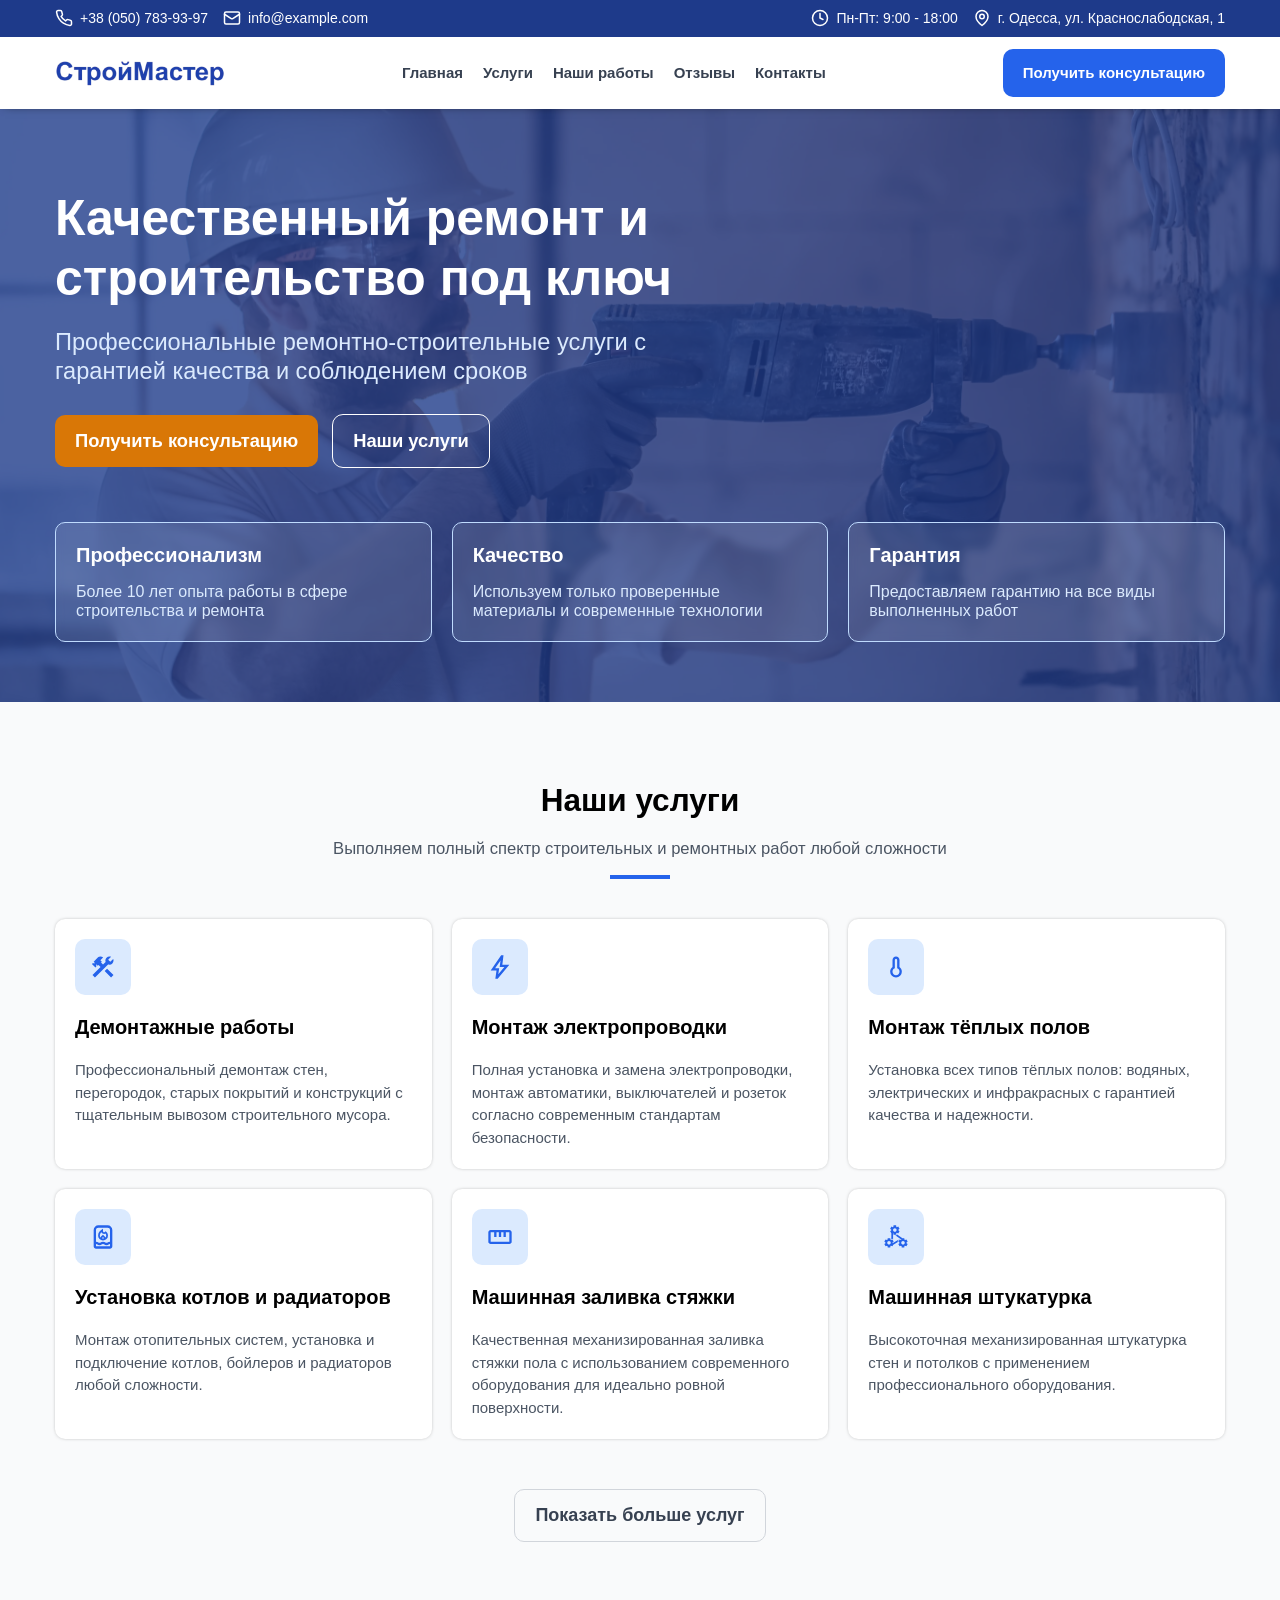
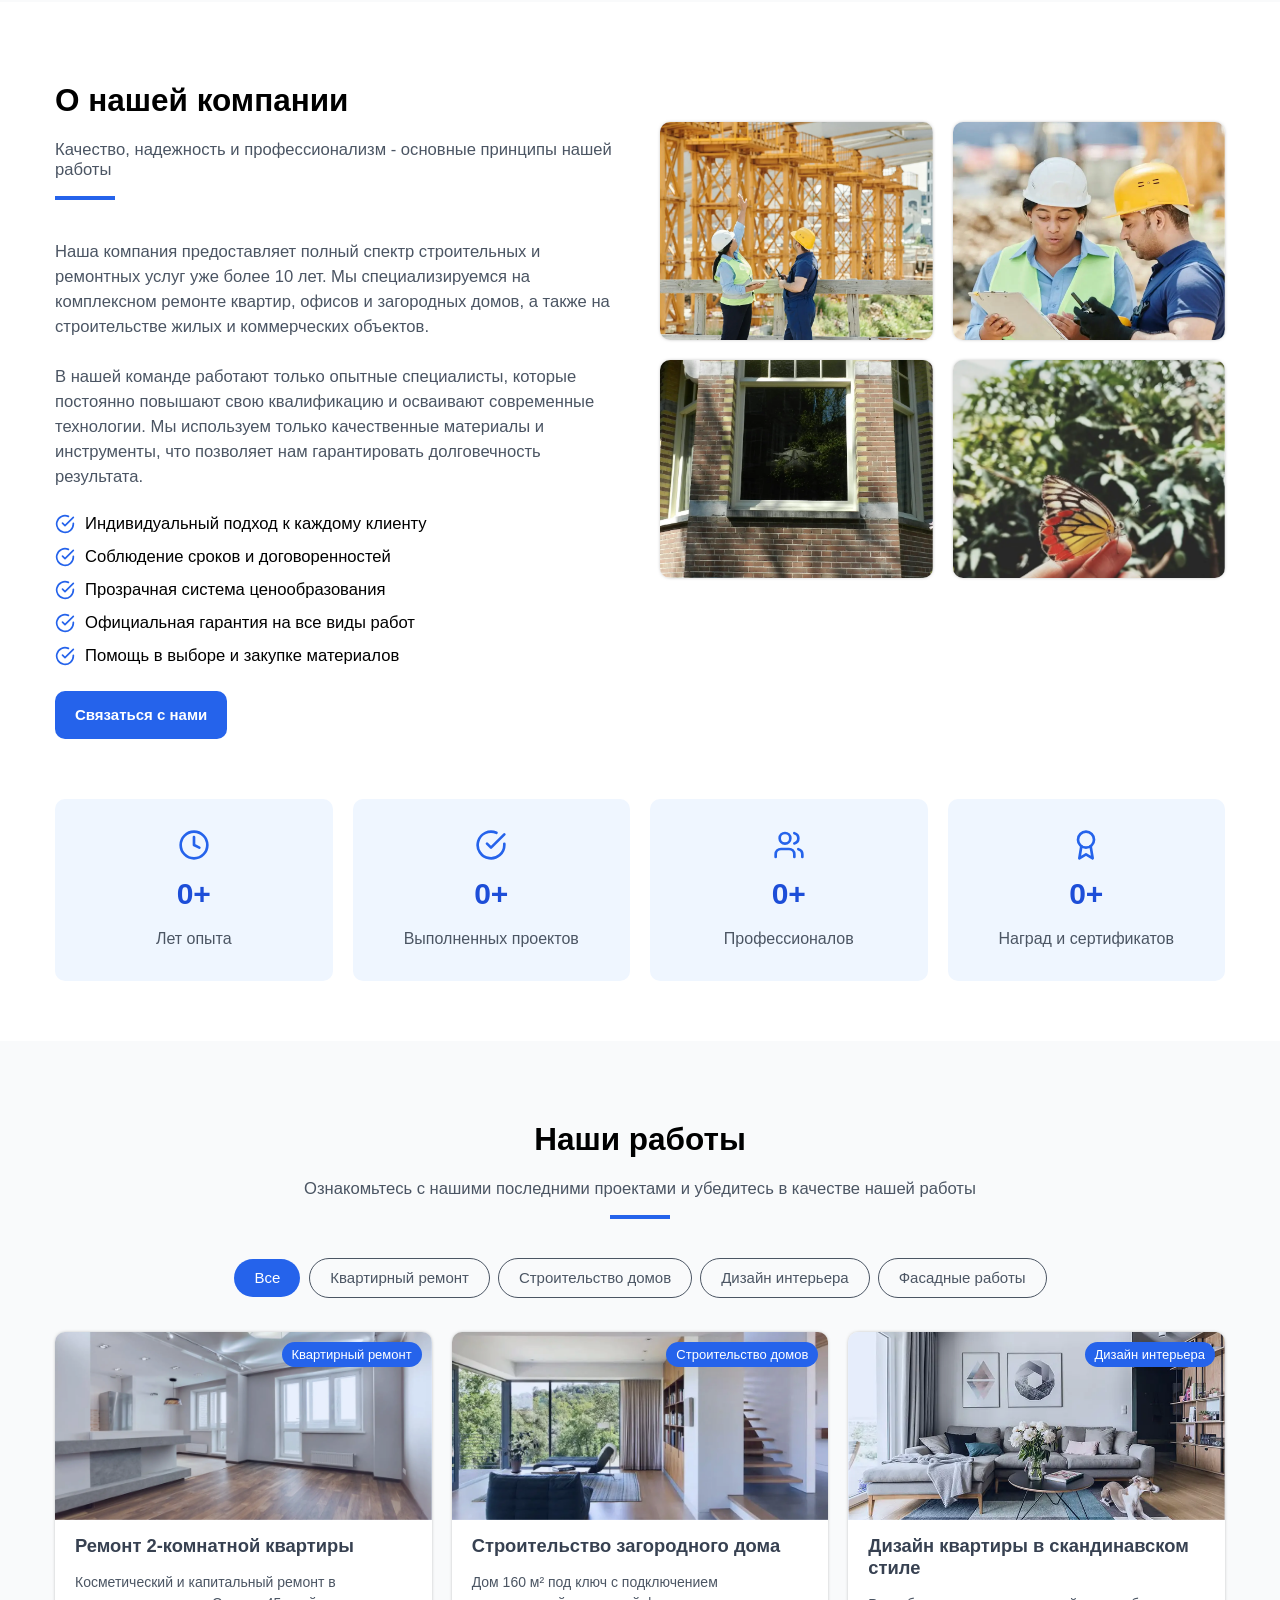
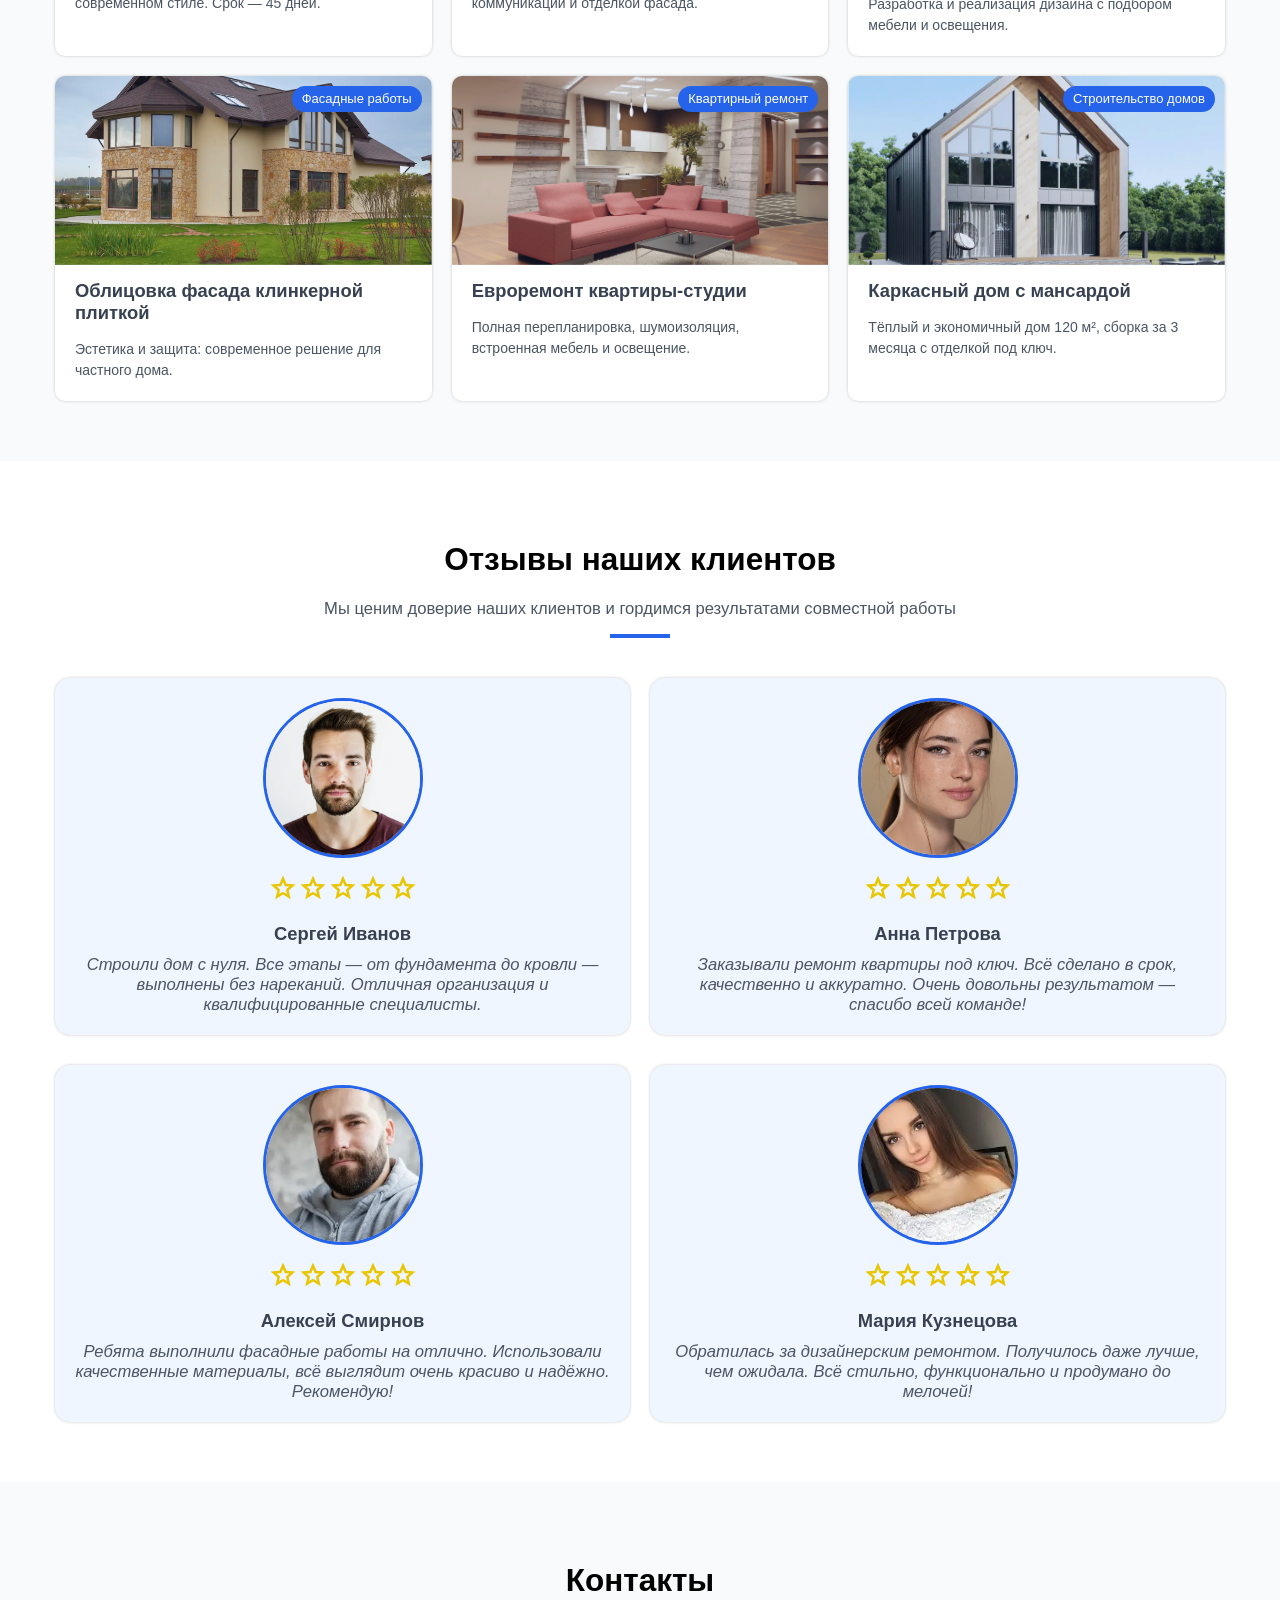
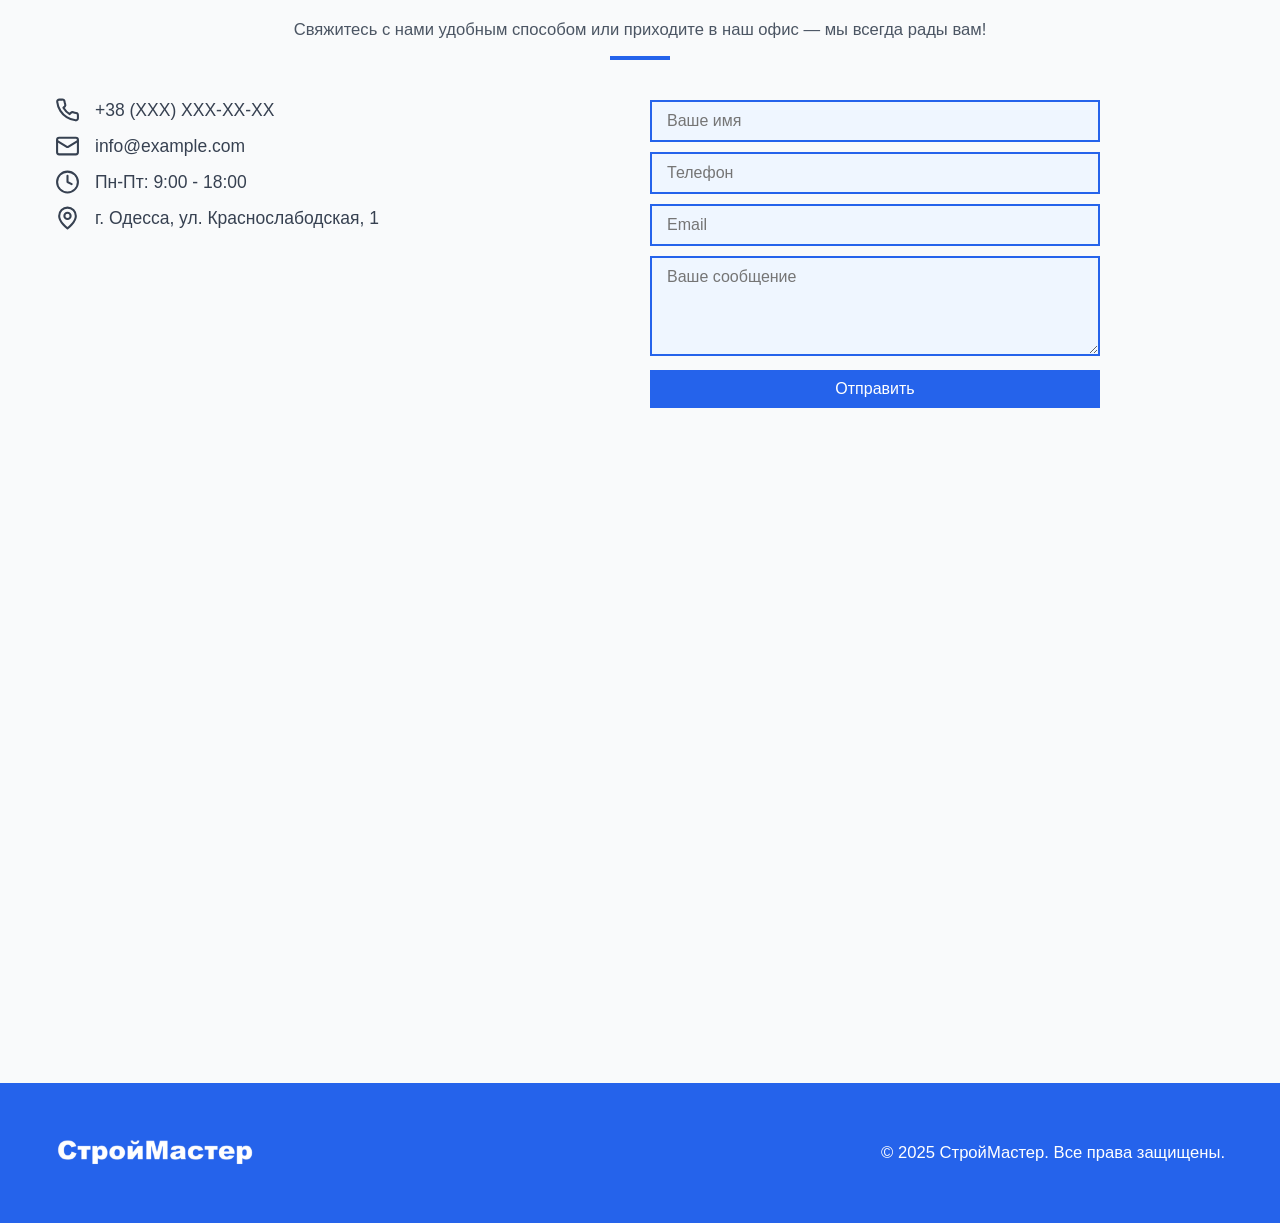
==== commit 401201e9: "Add files via upload" ====
--- a/index.html
+++ b/index.html
@@ -1,782 +1,782 @@
-<!DOCTYPE html>
-<html lang="ru">
-<head>
-    <meta charset="UTF-8">
-    <meta name="viewport" content="width=device-width, initial-scale=1.0">
-    <title>СтройМастер</title>
-    <link rel="stylesheet" href="css/style.min.css">
-</head>
-<body>
-    <div class='wrapper'>
-        <header class="header">
-    <div class="header-top">
-        <div class='container'>
-            <div class="header-top__body">
-                <ul class="header-top__list">
-                    <li class="header-top__item phone">
-                        <a href="">+38 (XXX) XXX-XX-XX</a>
-                    </li>
-                    <li class="header-top__item mail">
-                        <a href="mailto:info@example.com">info@example.com</a>
-                    </li>
-                </ul>
-                <ul class="header-top__list">
-                    <li class="header-top__item time">
-                        <span>Пн-Пт: 9:00 - 18:00</span>
-                    </li>
-                    <li class="header-top__item address">
-                        <span>г. Одесса, ул. Краснослабодская, 1</span>
-                    </li>
-                </ul>
-            </div>
-        </div>
-    </div>
-    <div class="header-bottom">
-        <div class='container'>
-            <div class="header-bottom__body">
-                <div class="header-bottom__logo">
-                    <a href="">
-                        <picture><source srcset="img/logo/01.webp" type="image/webp"><img src="img/logo/01.png" alt="logo"></picture>
-                    </a>
-                </div>
-                <ul class="header-bottom__list">
-                    <li class="header-bottom__item">
-                        <a href="index.html#main" id="main-button">Главная</a>
-                    </li>
-                    <li class="header-bottom__item">
-                        <a href="index.html#services" id="services-button">Услуги</a>
-                    </li>
-                    <li class="header-bottom__item">
-                        <a href="index.html#projects" id="projects-button">Наши работы</a>
-                    </li>
-                    <li class="header-bottom__item">
-                        <a href="index.html#feedbacks" id="feedbacks-button">Отзывы</a>
-                    </li>
-                    <li class="header-bottom__item">
-                        <a href="index.html#contacts" id="contacts-button">Контакты</a>
-                    </li>
-                </ul>
-                <div class="header-bottom__link">
-                    <a href="index.html#contacts" id="contacts-button">Получить консультацию</a>
-                </div>
-                <div class="header-bottom__menu">
-                    <span></span>
-                    <span></span>
-                    <span></span>
-                </div>
-            </div>
-        </div>
-    </div>
-</header>
-        <main class="home-page">
-            <div class="hero" id="main">
-                <div class='container'>
-                    <div class="hero__body">
-                        <div class="hero-body__title">
-                            <h1>Качественный ремонт и строительство под ключ</h1>
-                        </div>
-                        <div class="hero-body__text">
-                            <p>Профессиональные ремонтно-строительные услуги с гарантией качества и соблюдением сроков</p>
-                        </div>
-                        <div class="hero-body__buttons">
-                            <div class="hero-body__button orange">
-                                <a href="#contacts">Получить консультацию</a>
-                            </div>
-                            <div class="hero-body__button">
-                                <a href="#services">Наши услуги</a>
-                            </div>
-                        </div>
-                    </div>
-                    <div class="hero__items">
-                        <div class="hero-items__item">
-                            <div class="hero-items-item__title">
-                                <h2>Профессионализм</h2>
-                            </div>
-                            <div class="hero-items-item__text">
-                                <p>Более 10 лет опыта работы в сфере строительства и ремонта</p>
-                            </div>
-                        </div>
-                        <div class="hero-items__item">
-                            <div class="hero-items-item__title">
-                                <h2>Качество</h2>
-                            </div>
-                            <div class="hero-items-item__text">
-                                <p>Используем только проверенные материалы и современные технологии</p>
-                            </div>
-                        </div>
-                        <div class="hero-items__item">
-                            <div class="hero-items-item__title">
-                                <h2>Гарантия</h2>
-                            </div>
-                            <div class="hero-items-item__text">
-                                <p>Предоставляем гарантию на все виды выполненных работ</p>
-                            </div>
-                        </div>
-                    </div>
-                </div>
-            </div>
-            <div class="services" id="services">
-                <div class='container'>
-                    <div class="services__title">
-                        <h1>Наши услуги</h1>
-                    </div>
-                    <div class="services__text">
-                        <p>Выполняем полный спектр строительных и ремонтных работ любой сложности</p>
-                    </div>
-                    <div class="services__body">
-                        <div class="services__item">
-                            <div class="services-item__img">
-                                <a href="">
-                                    <picture><source srcset="img/services/01.svg" type="image/webp"><img src="img/services/01.svg" alt="services"></picture>
-                                </a>
-                            </div>
-                            <div class="services-item__title">
-                                <a href="service.html">Демонтажные работы</a>
-                            </div>
-                            <div class="services-item__text">
-                                <p>Профессиональный демонтаж стен, перегородок, старых покрытий и конструкций с тщательным вывозом строительного мусора.</p>
-                            </div>
-                        </div>
-                        <div class="services__item">
-                            <div class="services-item__img">
-                                <a href="">
-                                    <picture><source srcset="img/services/02.svg" type="image/webp"><img src="img/services/02.svg" alt="services"></picture>
-                                </a>
-                            </div>
-                            <div class="services-item__title">
-                                <a href="service.html">Монтаж электропроводки</a>
-                            </div>
-                            <div class="services-item__text">
-                                <p>Полная установка и замена электропроводки, монтаж автоматики, выключателей и розеток согласно современным стандартам безопасности.</p>
-                            </div>
-                        </div>
-                        <div class="services__item">
-                            <div class="services-item__img">
-                                <a href="">
-                                    <picture><source srcset="img/services/03.svg" type="image/webp"><img src="img/services/03.svg" alt="services"></picture>
-                                </a>
-                            </div>
-                            <div class="services-item__title">
-                                <a href="service.html">Монтаж тёплых полов</a>
-                            </div>
-                            <div class="services-item__text">
-                                <p>Установка всех типов тёплых полов: водяных, электрических и инфракрасных с гарантией качества и надежности.</p>
-                            </div>
-                        </div>
-                        <div class="services__item">
-                            <div class="services-item__img">
-                                <a href="">
-                                    <picture><source srcset="img/services/04.svg" type="image/webp"><img src="img/services/04.svg" alt="services"></picture>
-                                </a>
-                            </div>
-                            <div class="services-item__title">
-                                <a href="service.html">Установка котлов и радиаторов</a>
-                            </div>
-                            <div class="services-item__text">
-                                <p>Монтаж отопительных систем, установка и подключение котлов, бойлеров и радиаторов любой сложности.</p>
-                            </div>
-                        </div>
-                        <div class="services__item">
-                            <div class="services-item__img">
-                                <a href="">
-                                    <picture><source srcset="img/services/05.svg" type="image/webp"><img src="img/services/05.svg" alt="services"></picture>
-                                </a>
-                            </div>
-                            <div class="services-item__title">
-                                <a href="service.html">Машинная заливка стяжки</a>
-                            </div>
-                            <div class="services-item__text">
-                                <p>Качественная механизированная заливка стяжки пола с использованием современного оборудования для идеально ровной поверхности.</p>
-                            </div>
-                        </div>
-                        <div class="services__item">
-                            <div class="services-item__img">
-                                <a href="">
-                                    <picture><source srcset="img/services/06.svg" type="image/webp"><img src="img/services/06.svg" alt="services"></picture>
-                                </a>
-                            </div>
-                            <div class="services-item__title">
-                                <a href="service.html">Машинная штукатурка</a>
-                            </div>
-                            <div class="services-item__text">
-                                <p>Высокоточная механизированная штукатурка стен и потолков с применением профессионального оборудования.</p>
-                            </div>
-                        </div>
-                        <div class="services__item">
-                            <div class="services-item__img">
-                                <a href="">
-                                    <picture><source srcset="img/services/07.svg" type="image/webp"><img src="img/services/07.svg" alt="services"></picture>
-                                </a>
-                            </div>
-                            <div class="services-item__title">
-                                <a href="service.html">Монтаж гипсокартонных конструкций</a>
-                            </div>
-                            <div class="services-item__text">
-                                <p>Создание стен, перегородок, многоуровневых потолков и ниш из гипсокартона любой сложности и конфигурации.</p>
-                            </div>
-                        </div>
-                        <div class="services__item">
-                            <div class="services-item__img">
-                                <a href="">
-                                    <picture><source srcset="img/services/08.svg" type="image/webp"><img src="img/services/08.svg" alt="services"></picture>
-                                </a>
-                            </div>
-                            <div class="services-item__title">
-                                <a href="service.html">Распайка труб и канализация</a>
-                            </div>
-                            <div class="services-item__text">
-                                <p>Профессиональная разводка водопроводных и канализационных труб с использованием современных материалов.</p>
-                            </div>
-                        </div>
-                        <div class="services__item">
-                            <div class="services-item__img">
-                                <a href="">
-                                    <picture><source srcset="img/services/09.svg" type="image/webp"><img src="img/services/09.svg" alt="services"></picture>
-                                </a>
-                            </div>
-                            <div class="services-item__title">
-                                <a href="service.html">Укладка плитки</a>
-                            </div>
-                            <div class="services-item__text">
-                                <p>Высококачественная укладка керамической плитки, керамогранита и мозаики любой сложности в ванных комнатах, кухнях и других помещениях.</p>
-                            </div>
-                        </div>
-                        <div class="services__item">
-                            <div class="services-item__img">
-                                <a href="">
-                                    <picture><source srcset="img/services/10.svg" type="image/webp"><img src="img/services/10.svg" alt="services"></picture>
-                                </a>
-                            </div>
-                            <div class="services-item__title">
-                                <a href="service.html">Отделочные работы</a>
-                            </div>
-                            <div class="services-item__text">
-                                <p>Комплексная внутренняя отделка помещений: шпатлевка, покраска, поклейка обоев и другие финишные работы.</p>
-                            </div>
-                        </div>
-                        <div class="services__item">
-                            <div class="services-item__img">
-                                <a href="">
-                                    <picture><source srcset="img/services/11.svg" type="image/webp"><img src="img/services/11.svg" alt="services"></picture>
-                                </a>
-                            </div>
-                            <div class="services-item__title">
-                                <a href="service.html">Укладка напольных покрытий</a>
-                            </div>
-                            <div class="services-item__text">
-                                <p>Профессиональная укладка ламината, паркета, линолеума, ковролина и других напольных покрытий.</p>
-                            </div>
-                        </div>
-                        <div class="services__item">
-                            <div class="services-item__img">
-                                <a href="">
-                                    <picture><source srcset="img/services/12.svg" type="image/webp"><img src="img/services/12.svg" alt="services"></picture>
-                                </a>
-                            </div>
-                            <div class="services-item__title">
-                                <a href="service.html">Установка дверей</a>
-                            </div>
-                            <div class="services-item__text">
-                                <p>Монтаж входных и межкомнатных дверей, включая двери скрытого монтажа, с полной отделкой проемов.</p>
-                            </div>
-                        </div>
-                        <div class="services__item">
-                            <div class="services-item__img">
-                                <a href="">
-                                    <picture><source srcset="img/services/13.svg" type="image/webp"><img src="img/services/13.svg" alt="services"></picture>
-                                </a>
-                            </div>
-                            <div class="services-item__title">
-                                <a href="service.html">Декоративные работы</a>
-                            </div>
-                            <div class="services-item__text">
-                                <p>Нанесение декоративных штукатурок, поклейка 3D панелей и другие декоративные элементы для уникального дизайна.</p>
-                            </div>
-                        </div>
-                        <div class="services__item">
-                            <div class="services-item__img">
-                                <a href="">
-                                    <picture><source srcset="img/services/14.svg" type="image/webp"><img src="img/services/14.svg" alt="services"></picture>
-                                </a>
-                            </div>
-                            <div class="services-item__title">
-                                <a href="service.html">Установка светильников</a>
-                            </div>
-                            <div class="services-item__text">
-                                <p>Монтаж различных типов освещения: потолочных светильников, бра, люстр и декоративной подсветки.</p>
-                            </div>
-                        </div>
-                        <div class="services__item">
-                            <div class="services-item__img">
-                                <a href="">
-                                    <picture><source srcset="img/services/15.svg" type="image/webp"><img src="img/services/15.svg" alt="services"></picture>
-                                </a>
-                            </div>
-                            <div class="services-item__title">
-                                <a href="service.html">Изготовление мебели</a>
-                            </div>
-                            <div class="services-item__text">
-                                <p>Создание корпусной мебели по индивидуальным заказам с учетом всех пожеланий клиента.</p>
-                            </div>
-                        </div>
-                        <div class="services__item">
-                            <div class="services-item__img">
-                                <a href="">
-                                    <picture><source srcset="img/services/16.svg" type="image/webp"><img src="img/services/16.svg" alt="services"></picture>
-                                </a>
-                            </div>
-                            <div class="services-item__title">
-                                <a href="service.html">Дизайн и раскрой штор</a>
-                            </div>
-                            <div class="services-item__text">
-                                <p>Разработка дизайна, пошив и установка штор, гардин и жалюзи для любых помещений.</p>
-                            </div>
-                        </div>
-                        <div class="services__item">
-                            <div class="services-item__img">
-                                <a href="">
-                                    <picture><source srcset="img/services/17.svg" type="image/webp"><img src="img/services/17.svg" alt="services"></picture>
-                                </a>
-                            </div>
-                            <div class="services-item__title">
-                                <a href="service.html">Кровельные работы</a>
-                            </div>
-                            <div class="services-item__text">
-                                <p>Монтаж и ремонт кровли с использованием различных материалов и технологий.</p>
-                            </div>
-                        </div>
-                        <div class="services__item">
-                            <div class="services-item__img">
-                                <a href="">
-                                    <picture><source srcset="img/services/18.svg" type="image/webp"><img src="img/services/18.svg" alt="services"></picture>
-                                </a>
-                            </div>
-                            <div class="services-item__title">
-                                <a href="service.html">Утепление домов</a>
-                            </div>
-                            <div class="services-item__text">
-                                <p>Комплексное утепление фасадов, стен, полов и потолков для повышения энергоэффективности здания.</p>
-                            </div>
-                        </div>
-                        <div class="services__item">
-                            <div class="services-item__img">
-                                <a href="">
-                                    <picture><source srcset="img/services/19.svg" type="image/webp"><img src="img/services/19.svg" alt="services"></picture>
-                                </a>
-                            </div>
-                            <div class="services-item__title">
-                                <a href="service.html">Строительство</a>
-                            </div>
-                            <div class="services-item__text">
-                                <p>Полный цикл строительных работ от фундамента до кровли с соблюдением всех технологических норм.</p>
-                            </div>
-                        </div>
-                        <div class="services__item">
-                            <div class="services-item__img">
-                                <a href="">
-                                    <picture><source srcset="img/services/20.svg" type="image/webp"><img src="img/services/20.svg" alt="services"></picture>
-                                </a>
-                            </div>
-                            <div class="services-item__title">
-                                <a href="service.html">Озеленение участков</a>
-                            </div>
-                            <div class="services-item__text">
-                                <p>Профессиональное озеленение и ландшафтный дизайн территории с учетом особенностей местности.</p>
-                            </div>
-                        </div>
-                        <div class="services__item">
-                            <div class="services-item__img">
-                                <a href="">
-                                    <picture><source srcset="img/services/21.svg" type="image/webp"><img src="img/services/21.svg" alt="services"></picture>
-                                </a>
-                            </div>
-                            <div class="services-item__title">
-                                <a href="service.html">Монтаж забора</a>
-                            </div>
-                            <div class="services-item__text">
-                                <p>Установка ограждений различных типов: кованых, сетчатых, деревянных и кирпичных.</p>
-                            </div>
-                        </div>
-                        <div class="services__item">
-                            <div class="services-item__img">
-                                <a href="">
-                                    <picture><source srcset="img/services/22.svg" type="image/webp"><img src="img/services/22.svg" alt="services"></picture>
-                                </a>
-                            </div>
-                            <div class="services-item__title">
-                                <a href="service.html">Бетонные работы</a>
-                            </div>
-                            <div class="services-item__text">
-                                <p>Заливка фундаментов, площадок и других бетонных конструкций с применением современных технологий.</p>
-                            </div>
-                        </div>
-                        <div class="services__item">
-                            <div class="services-item__img">
-                                <a href="">
-                                    <picture><source srcset="img/services/23.svg" type="image/webp"><img src="img/services/23.svg" alt="services"></picture>
-                                </a>
-                            </div>
-                            <div class="services-item__title">
-                                <a href="service.html">Системы кондиционирования</a>
-                            </div>
-                            <div class="services-item__text">
-                                <p>Проектирование, монтаж и обслуживание систем кондиционирования и вентиляции для комфортного микроклимата.</p>
-                            </div>
-                        </div>
-                    </div>
-                    <div class="services__button">
-                        <button id="Close">Показать больше услуг</button>
-                    </div>
-                </div>
-            </div>
-            <div class="about">
-                <div class='container'>
-                    <div class="about__row">
-                        <div class="about__body">
-                            <div class="about__title">
-                                <h1>О нашей компании</h1>
-                            </div>
-                            <div class="about__text">
-                                <p>Качество, надежность и профессионализм - основные принципы нашей работы</p>
-                            </div>
-                            <div class="about__description">
-                                <p>Наша компания предоставляет полный спектр строительных и ремонтных услуг уже более 10 лет. Мы специализируемся на комплексном ремонте квартир, офисов и загородных домов, а также на строительстве жилых и коммерческих объектов.</p>
-                                <p>В нашей команде работают только опытные специалисты, которые постоянно повышают свою квалификацию и осваивают современные технологии. Мы используем только качественные материалы и инструменты, что позволяет нам гарантировать долговечность результата.</p>
-                            </div>
-                            <div class="about__list">
-                                <ul class="about__items">
-                                    <li class="about__item">
-                                        <p>Индивидуальный подход к каждому клиенту</p>
-                                    </li>
-                                    <li class="about__item">
-                                        <p>Соблюдение сроков и договоренностей</p>
-                                    </li>
-                                    <li class="about__item">
-                                        <p>Прозрачная система ценообразования</p>
-                                    </li>
-                                    <li class="about__item">
-                                        <p>Официальная гарантия на все виды работ</p>
-                                    </li>
-                                    <li class="about__item">
-                                        <p>Помощь в выборе и закупке материалов</p>
-                                    </li>
-                                </ul>
-                            </div>
-                            <div class="about__button">
-                                <a href="#contacts">Связаться с нами</a>
-                            </div>
-                        </div>
-                        <div class="about__images">
-                            <div class="about__img">
-                                <picture><source srcset="img/about/01.webp" type="image/webp"><img src="img/about/01.jpg" alt="about"></picture>
-                            </div>
-                            <div class="about__img">
-                                <picture><source srcset="img/about/02.webp" type="image/webp"><img src="img/about/02.jpg" alt="about"></picture>
-                            </div>
-                            <div class="about__img">
-                                <picture><source srcset="img/about/03.webp" type="image/webp"><img src="img/about/03.jpg" alt="about"></picture>
-                            </div>
-                            <div class="about__img">
-                                <picture><source srcset="img/about/04.webp" type="image/webp"><img src="img/about/04.jpg" alt="about"></picture>
-                            </div>
-                        </div>
-                    </div>
-                </div>
-            </div>
-            <div class="nums">
-                <div class='container'>
-                    <div class="nums__body">
-                        <div class="nums__item">
-                            <div class="nums-item__icon">
-                                <picture><source srcset="img/nums/01.svg" type="image/webp"><img src="img/nums/01.svg" alt="nums"></picture>
-                            </div>
-                            <div class="nums-item__title">
-                                <h2><span id="10">0</span>+</h2>
-                            </div>
-                            <div class="nums-item__text">
-                                <p>Лет опыта</p>
-                            </div>
-                        </div>
-                        <div class="nums__item">
-                            <div class="nums-item__icon">
-                                <picture><source srcset="img/nums/02.svg" type="image/webp"><img src="img/nums/02.svg" alt="nums"></picture>
-                            </div>
-                            <div class="nums-item__title">
-                                <h2><span id="500">0</span>+</h2>
-                            </div>
-                            <div class="nums-item__text">
-                                <p>Выполненных проектов</p>
-                            </div>
-                        </div>
-                        <div class="nums__item">
-                            <div class="nums-item__icon">
-                                <picture><source srcset="img/nums/03.svg" type="image/webp"><img src="img/nums/03.svg" alt="nums"></picture>
-                            </div>
-                            <div class="nums-item__title">
-                                <h2><span id="30">0</span>+</h2>
-                            </div>
-                            <div class="nums-item__text">
-                                <p>Профессионалов</p>
-                            </div>
-                        </div>
-                        <div class="nums__item">
-                            <div class="nums-item__icon">
-                                <picture><source srcset="img/nums/04.svg" type="image/webp"><img src="img/nums/04.svg" alt="nums"></picture>
-                            </div>
-                            <div class="nums-item__title">
-                                <h2><span id="15">0</span>+</h2>
-                            </div>
-                            <div class="nums-item__text">
-                                <p>Наград и сертификатов</p>
-                            </div>
-                        </div>
-                    </div>
-                </div>
-            </div>
-            <div class="projects" id="projects">
-                <div class='container'>
-                    <div class="projects__title">
-                        <h1>Наши работы</h1>
-                    </div>
-                    <div class="projects__text">
-                        <p>Ознакомьтесь с нашими последними проектами и убедитесь в качестве нашей работы</p>
-                    </div>
-                    <div class="projects__filters">
-                        <ul class="projects-filters__list">
-                            <li class="projects-filters__item active" id="all">Все</li>
-                            <li class="projects-filters__item" id="renovation">Квартирный ремонт</li>
-                            <li class="projects-filters__item" id="house">Строительство домов</li>
-                            <li class="projects-filters__item" id="interior">Дизайн интерьера</li>
-                            <li class="projects-filters__item" id="facade">Фасадные работы</li>
-                        </ul>
-                    </div>
-                    <div class="projects__body">
-                        <div class="projects__item" id="renovation">
-                            <div class="projects-item__img">
-                                <picture><source srcset="img/projects/01.webp" type="image/webp"><img src="img/projects/01.jpg" alt="projects"></picture>
-                                <span>Квартирный ремонт</span>
-                            </div>
-                            <div class="projects-item__title">
-                                <h2>Ремонт 2-комнатной квартиры</h2>
-                            </div>
-                            <div class="projects-item__text">
-                                <p>Косметический и капитальный ремонт в современном стиле. Срок — 45 дней.</p>
-                            </div>
-                        </div>
-                        <div class="projects__item" id="house">
-                            <div class="projects-item__img">
-                                <picture><source srcset="img/projects/02.webp" type="image/webp"><img src="img/projects/02.jpg" alt="projects"></picture>
-                                <span>Строительство домов</span>
-                            </div>
-                            <div class="projects-item__title">
-                                <h2>Строительство загородного дома</h2>
-                            </div>
-                            <div class="projects-item__text">
-                                <p>Дом 160 м² под ключ с подключением коммуникаций и отделкой фасада.</p>
-                            </div>
-                        </div>
-                        <div class="projects__item" id="interior">
-                            <div class="projects-item__img">
-                                <picture><source srcset="img/projects/03.webp" type="image/webp"><img src="img/projects/03.jpg" alt="projects"></picture>
-                                <span>Дизайн интерьера</span>
-                            </div>
-                            <div class="projects-item__title">
-                                <h2>Дизайн квартиры в скандинавском стиле</h2>
-                            </div>
-                            <div class="projects-item__text">
-                                <p>Разработка и реализация дизайна с подбором мебели и освещения.</p>
-                            </div>
-                        </div>
-                        <div class="projects__item" id="facade">
-                            <div class="projects-item__img">
-                                <picture><source srcset="img/projects/04.webp" type="image/webp"><img src="img/projects/04.jpg" alt="projects"></picture>
-                                <span>Фасадные работы</span>
-                            </div>
-                            <div class="projects-item__title">
-                                <h2>Облицовка фасада клинкерной плиткой</h2>
-                            </div>
-                            <div class="projects-item__text">
-                                <p>Эстетика и защита: современное решение для частного дома.</p>
-                            </div>
-                        </div>
-                        <div class="projects__item" id="renovation">
-                            <div class="projects-item__img">
-                                <picture><source srcset="img/projects/05.webp" type="image/webp"><img src="img/projects/05.jpg" alt="projects"></picture>
-                                <span>Квартирный ремонт</span>
-                            </div>
-                            <div class="projects-item__title">
-                                <h2>Евроремонт квартиры-студии</h2>
-                            </div>
-                            <div class="projects-item__text">
-                                <p>Полная перепланировка, шумоизоляция, встроенная мебель и освещение.</p>
-                            </div>
-                        </div>
-                        <div class="projects__item" id="house">
-                            <div class="projects-item__img">
-                                <picture><source srcset="img/projects/06.webp" type="image/webp"><img src="img/projects/06.jpg" alt="projects"></picture>
-                                <span>Строительство домов</span>
-                            </div>
-                            <div class="projects-item__title">
-                                <h2>Каркасный дом с мансардой</h2>
-                            </div>
-                            <div class="projects-item__text">
-                                <p>Тёплый и экономичный дом 120 м², сборка за 3 месяца с отделкой под ключ.</p>
-                            </div>
-                        </div>
-                    </div>
-                </div>
-            </div>
-            <div class="feedbacks" id="feedbacks">
-                <div class='container'>
-                    <div class="feedbacks__title">
-                        <h1>Отзывы наших клиентов</h1>
-                    </div>
-                    <div class="feedbacks__text">
-                        <p>Мы ценим доверие наших клиентов и гордимся результатами совместной работы</p>
-                    </div>
-                    <div class="feedbacks__body">
-                        <div class="feedbacks__item">
-                            <div class="feedbacks-item__img">
-                                <picture><source srcset="img/feedbacks/01.webp" type="image/webp"><img src="img/feedbacks/01.jpg" alt="feedbacks"></picture>
-                            </div>
-                            <div class="feedbacks-item__rate">
-                                <span class="active"></span>
-                                <span class="active"></span>
-                                <span class="active"></span>
-                                <span class="active"></span>
-                                <span class="active"></span>
-                            </div>
-                            <div class="feedbacks-item__title">
-                                <h2>Сергей Иванов</h2>
-                            </div>
-                            <div class="feedbacks-item__text">
-                                <p>Строили дом с нуля. Все этапы — от фундамента до кровли — выполнены без нареканий. Отличная организация и квалифицированные специалисты.</p>
-                            </div>
-                        </div>
-                        <div class="feedbacks__item">
-                            <div class="feedbacks-item__img">
-                                <picture><source srcset="img/feedbacks/02.webp" type="image/webp"><img src="img/feedbacks/02.jpg" alt="feedbacks"></picture>
-                            </div>
-                            <div class="feedbacks-item__rate">
-                                <span class="active"></span>
-                                <span class="active"></span>
-                                <span class="active"></span>
-                                <span class="active"></span>
-                                <span class="active"></span>
-                            </div>
-                            <div class="feedbacks-item__title">
-                                <h2>Анна Петрова</h2>
-                            </div>
-                            <div class="feedbacks-item__text">
-                                <p>Заказывали ремонт квартиры под ключ. Всё сделано в срок, качественно и аккуратно. Очень довольны результатом — спасибо всей команде!</p>
-                            </div>
-                        </div>
-                        <div class="feedbacks__item">
-                            <div class="feedbacks-item__img">
-                                <picture><source srcset="img/feedbacks/03.webp" type="image/webp"><img src="img/feedbacks/03.jpg" alt="feedbacks"></picture>
-                            </div>
-                            <div class="feedbacks-item__rate">
-                                <span class="active"></span>
-                                <span class="active"></span>
-                                <span class="active"></span>
-                                <span class="active"></span>
-                                <span class="active"></span>
-                            </div>
-                            <div class="feedbacks-item__title">
-                                <h2>Алексей Смирнов</h2>
-                            </div>
-                            <div class="feedbacks-item__text">
-                                <p>Ребята выполнили фасадные работы на отлично. Использовали качественные материалы, всё выглядит очень красиво и надёжно. Рекомендую!</p>
-                            </div>
-                        </div>
-                        <div class="feedbacks__item">
-                            <div class="feedbacks-item__img">
-                                <picture><source srcset="img/feedbacks/04.webp" type="image/webp"><img src="img/feedbacks/04.jpg" alt="feedbacks"></picture>
-                            </div>
-                            <div class="feedbacks-item__rate">
-                                <span class="active"></span>
-                                <span class="active"></span>
-                                <span class="active"></span>
-                                <span class="active"></span>
-                                <span class="active"></span>
-                            </div>
-                            <div class="feedbacks-item__title">
-                                <h2>Мария Кузнецова</h2>
-                            </div>
-                            <div class="feedbacks-item__text">
-                                <p>Обратилась за дизайнерским ремонтом. Получилось даже лучше, чем ожидала. Всё стильно, функционально и продумано до мелочей!</p>
-                            </div>
-                        </div>
-                    </div>
-                </div>
-            </div>
-            <div class="contacts" id="contacts">
-                <div class='container'>
-                    <div class="contacts__title">
-                        <h1>Контакты</h1>
-                    </div>
-                    <div class="contacts__text">
-                        <p>Свяжитесь с нами удобным способом или приходите в наш офис — мы всегда рады вам!</p>
-                    </div>
-                    <div class="contacts__body">
-                        <div class="contacts__info">
-                            <ul class="contacts-info__list">
-                                <li class="contacts-info__item phone">
-                                    <a href="">+38 (XXX) XXX-XX-XX</a>
-                                </li>
-                                <li class="contacts-info__item mail">
-                                    <a href="mailto:info@example.com">info@example.com</a>
-                                </li>
-                                <li class="contacts-info__item time">
-                                    <span>Пн-Пт: 9:00 - 18:00</span>
-                                </li>
-                                <li class="contacts-info__item address">
-                                    <span>г. Одесса, ул. Краснослабодская, 1</span>
-                                </li>
-                            </ul>
-                        </div>
-                        <div class="contacts__form">
-                            <form action="">
-                                <div class="form-group">
-                                    <input type="text" name="name" placeholder="Ваше имя" autocomplete="off">
-                                </div>
-                                <div class="form-group">
-                                    <input type="tel" name="phone" placeholder="Телефон" autocomplete="off">
-                                </div>
-                                <div class="form-group">
-                                    <input type="email" name="email" placeholder="Email" autocomplete="off">
-                                </div>
-                                <div class="form-group">
-                                    <textarea name="message" placeholder="Ваше сообщение" autocomplete="off"></textarea>
-                                </div>
-                                <div class="form-group">
-                                    <button type="submit">Отправить</button>
-                                </div>
-                            </form>
-                        </div>
-                        <div class="contacts__map">
-                            <iframe src="https://www.google.com/maps/embed?pb=!1m18!1m12!1m3!1d2746.8593568866163!2d30.706324475819553!3d46.49109726434067!2m3!1f0!2f0!3f0!3m2!1i1024!2i768!4f13.1!3m3!1m2!1s0x40c631e64a7cd065%3A0xca65c71446bae282!2z0YPQuy4g0JrRgNCw0YHQvdC-0YHQu9C-0LHQvtC00YHQutCw0Y8sIDEsINCe0LTQtdGB0YHQsCwg0J7QtNC10YHRgdC60LDRjyDQvtCx0LvQsNGB0YLRjCwgNjUwMDA!5e0!3m2!1sru!2sua!4v1746280942332!5m2!1sru!2sua" width="600" height="450" style="border:0;" allowfullscreen="" loading="lazy" referrerpolicy="no-referrer-when-downgrade"></iframe>
-                        </div>
-                    </div>
-                </div>
-            </div>
-        </main>
-        <footer class="footer">
-    <div class='container'>
-        <div class="footer__body">
-            <div class="footer__img">
-                <a href="">
-                    <picture><source srcset="img/logo/02.webp" type="image/webp"><img src="img/logo/02.png" alt="logo"></picture>
-                </a>
-            </div>
-            <div class="footer__text">
-                <p>© 2025 СтройМастер. Все права защищены.</p>
-            </div>
-        </div>
-    </div>
-</footer>
-    </div>
-
-    <script src="js/script.min.js"></script>
-</body>
-</html>
+<!DOCTYPE html>+<html lang="ru">+<head>+    <meta charset="UTF-8">+    <meta name="viewport" content="width=device-width, initial-scale=1.0">+    <title>&#x421;&#x442;&#x440;&#x43E;&#x439;&#x41C;&#x430;&#x441;&#x442;&#x435;&#x440;</title>+    <link rel="stylesheet" href="css/style.css">+</head>+<body>+    <div class="wrapper">+        <header class="header">+    <div class="header-top">+        <div class="container">+            <div class="header-top__body">+                <ul class="header-top__list">+                    <li class="header-top__item phone">+                        <a href="tel:+380507839397">+38 (050) 783-93-97</a>+                    </li>+                    <li class="header-top__item mail">+                        <a href="mailto:info@example.com">info@example.com</a>+                    </li>+                </ul>+                <ul class="header-top__list">+                    <li class="header-top__item time">+                        <span>&#x41F;&#x43D;-&#x41F;&#x442;: 9:00 - 18:00</span>+                    </li>+                    <li class="header-top__item address">+                        <span>&#x433;. &#x41E;&#x434;&#x435;&#x441;&#x441;&#x430;, &#x443;&#x43B;. &#x41A;&#x440;&#x430;&#x441;&#x43D;&#x43E;&#x441;&#x43B;&#x430;&#x431;&#x43E;&#x434;&#x441;&#x43A;&#x430;&#x44F;, 1</span>+                    </li>+                </ul>+            </div>+        </div>+    </div>+    <div class="header-bottom">+        <div class="container">+            <div class="header-bottom__body">+                <div class="header-bottom__logo">+                    <a href>+                        <picture><source srcset="img/logo/01.webp" type="image/webp"><img src="img/logo/01.png" alt="logo"></picture>+                    </a>+                </div>+                <ul class="header-bottom__list">+                    <li class="header-bottom__item">+                        <a href="index.html#main" id="main-button">&#x413;&#x43B;&#x430;&#x432;&#x43D;&#x430;&#x44F;</a>+                    </li>+                    <li class="header-bottom__item">+                        <a href="index.html#services" id="services-button">&#x423;&#x441;&#x43B;&#x443;&#x433;&#x438;</a>+                    </li>+                    <li class="header-bottom__item">+                        <a href="index.html#projects" id="projects-button">&#x41D;&#x430;&#x448;&#x438; &#x440;&#x430;&#x431;&#x43E;&#x442;&#x44B;</a>+                    </li>+                    <li class="header-bottom__item">+                        <a href="index.html#feedbacks" id="feedbacks-button">&#x41E;&#x442;&#x437;&#x44B;&#x432;&#x44B;</a>+                    </li>+                    <li class="header-bottom__item">+                        <a href="index.html#contacts" id="contacts-button">&#x41A;&#x43E;&#x43D;&#x442;&#x430;&#x43A;&#x442;&#x44B;</a>+                    </li>+                </ul>+                <div class="header-bottom__link">+                    <a href="index.html#contacts" id="contacts-button">&#x41F;&#x43E;&#x43B;&#x443;&#x447;&#x438;&#x442;&#x44C; &#x43A;&#x43E;&#x43D;&#x441;&#x443;&#x43B;&#x44C;&#x442;&#x430;&#x446;&#x438;&#x44E;</a>+                </div>+                <div class="header-bottom__menu">+                    <span></span>+                    <span></span>+                    <span></span>+                </div>+            </div>+        </div>+    </div>+</header>+        <main class="home-page">+            <div class="hero" id="main">+                <div class="container">+                    <div class="hero__body">+                        <div class="hero-body__title">+                            <h1>&#x41A;&#x430;&#x447;&#x435;&#x441;&#x442;&#x432;&#x435;&#x43D;&#x43D;&#x44B;&#x439; &#x440;&#x435;&#x43C;&#x43E;&#x43D;&#x442; &#x438; &#x441;&#x442;&#x440;&#x43E;&#x438;&#x442;&#x435;&#x43B;&#x44C;&#x441;&#x442;&#x432;&#x43E; &#x43F;&#x43E;&#x434; &#x43A;&#x43B;&#x44E;&#x447;</h1>+                        </div>+                        <div class="hero-body__text">+                            <p>&#x41F;&#x440;&#x43E;&#x444;&#x435;&#x441;&#x441;&#x438;&#x43E;&#x43D;&#x430;&#x43B;&#x44C;&#x43D;&#x44B;&#x435; &#x440;&#x435;&#x43C;&#x43E;&#x43D;&#x442;&#x43D;&#x43E;-&#x441;&#x442;&#x440;&#x43E;&#x438;&#x442;&#x435;&#x43B;&#x44C;&#x43D;&#x44B;&#x435; &#x443;&#x441;&#x43B;&#x443;&#x433;&#x438; &#x441; &#x433;&#x430;&#x440;&#x430;&#x43D;&#x442;&#x438;&#x435;&#x439; &#x43A;&#x430;&#x447;&#x435;&#x441;&#x442;&#x432;&#x430; &#x438; &#x441;&#x43E;&#x431;&#x43B;&#x44E;&#x434;&#x435;&#x43D;&#x438;&#x435;&#x43C; &#x441;&#x440;&#x43E;&#x43A;&#x43E;&#x432;</p>+                        </div>+                        <div class="hero-body__buttons">+                            <div class="hero-body__button orange">+                                <a href="#contacts">&#x41F;&#x43E;&#x43B;&#x443;&#x447;&#x438;&#x442;&#x44C; &#x43A;&#x43E;&#x43D;&#x441;&#x443;&#x43B;&#x44C;&#x442;&#x430;&#x446;&#x438;&#x44E;</a>+                            </div>+                            <div class="hero-body__button">+                                <a href="#services">&#x41D;&#x430;&#x448;&#x438; &#x443;&#x441;&#x43B;&#x443;&#x433;&#x438;</a>+                            </div>+                        </div>+                    </div>+                    <div class="hero__items">+                        <div class="hero-items__item">+                            <div class="hero-items-item__title">+                                <h2>&#x41F;&#x440;&#x43E;&#x444;&#x435;&#x441;&#x441;&#x438;&#x43E;&#x43D;&#x430;&#x43B;&#x438;&#x437;&#x43C;</h2>+                            </div>+                            <div class="hero-items-item__text">+                                <p>&#x411;&#x43E;&#x43B;&#x435;&#x435; 10 &#x43B;&#x435;&#x442; &#x43E;&#x43F;&#x44B;&#x442;&#x430; &#x440;&#x430;&#x431;&#x43E;&#x442;&#x44B; &#x432; &#x441;&#x444;&#x435;&#x440;&#x435; &#x441;&#x442;&#x440;&#x43E;&#x438;&#x442;&#x435;&#x43B;&#x44C;&#x441;&#x442;&#x432;&#x430; &#x438; &#x440;&#x435;&#x43C;&#x43E;&#x43D;&#x442;&#x430;</p>+                            </div>+                        </div>+                        <div class="hero-items__item">+                            <div class="hero-items-item__title">+                                <h2>&#x41A;&#x430;&#x447;&#x435;&#x441;&#x442;&#x432;&#x43E;</h2>+                            </div>+                            <div class="hero-items-item__text">+                                <p>&#x418;&#x441;&#x43F;&#x43E;&#x43B;&#x44C;&#x437;&#x443;&#x435;&#x43C; &#x442;&#x43E;&#x43B;&#x44C;&#x43A;&#x43E; &#x43F;&#x440;&#x43E;&#x432;&#x435;&#x440;&#x435;&#x43D;&#x43D;&#x44B;&#x435; &#x43C;&#x430;&#x442;&#x435;&#x440;&#x438;&#x430;&#x43B;&#x44B; &#x438; &#x441;&#x43E;&#x432;&#x440;&#x435;&#x43C;&#x435;&#x43D;&#x43D;&#x44B;&#x435; &#x442;&#x435;&#x445;&#x43D;&#x43E;&#x43B;&#x43E;&#x433;&#x438;&#x438;</p>+                            </div>+                        </div>+                        <div class="hero-items__item">+                            <div class="hero-items-item__title">+                                <h2>&#x413;&#x430;&#x440;&#x430;&#x43D;&#x442;&#x438;&#x44F;</h2>+                            </div>+                            <div class="hero-items-item__text">+                                <p>&#x41F;&#x440;&#x435;&#x434;&#x43E;&#x441;&#x442;&#x430;&#x432;&#x43B;&#x44F;&#x435;&#x43C; &#x433;&#x430;&#x440;&#x430;&#x43D;&#x442;&#x438;&#x44E; &#x43D;&#x430; &#x432;&#x441;&#x435; &#x432;&#x438;&#x434;&#x44B; &#x432;&#x44B;&#x43F;&#x43E;&#x43B;&#x43D;&#x435;&#x43D;&#x43D;&#x44B;&#x445; &#x440;&#x430;&#x431;&#x43E;&#x442;</p>+                            </div>+                        </div>+                    </div>+                </div>+            </div>+            <div class="services" id="services">+                <div class="container">+                    <div class="services__title">+                        <h1>&#x41D;&#x430;&#x448;&#x438; &#x443;&#x441;&#x43B;&#x443;&#x433;&#x438;</h1>+                    </div>+                    <div class="services__text">+                        <p>&#x412;&#x44B;&#x43F;&#x43E;&#x43B;&#x43D;&#x44F;&#x435;&#x43C; &#x43F;&#x43E;&#x43B;&#x43D;&#x44B;&#x439; &#x441;&#x43F;&#x435;&#x43A;&#x442;&#x440; &#x441;&#x442;&#x440;&#x43E;&#x438;&#x442;&#x435;&#x43B;&#x44C;&#x43D;&#x44B;&#x445; &#x438; &#x440;&#x435;&#x43C;&#x43E;&#x43D;&#x442;&#x43D;&#x44B;&#x445; &#x440;&#x430;&#x431;&#x43E;&#x442; &#x43B;&#x44E;&#x431;&#x43E;&#x439; &#x441;&#x43B;&#x43E;&#x436;&#x43D;&#x43E;&#x441;&#x442;&#x438;</p>+                    </div>+                    <div class="services__body">+                        <div class="services__item">+                            <div class="services-item__img">+                                <a href>+                                    <picture><source srcset="img/services/01.svg" type="image/webp"><img src="img/services/01.svg" alt="services"></picture>+                                </a>+                            </div>+                            <div class="services-item__title">+                                <a href="demontazhnye-raboty.html">&#x414;&#x435;&#x43C;&#x43E;&#x43D;&#x442;&#x430;&#x436;&#x43D;&#x44B;&#x435; &#x440;&#x430;&#x431;&#x43E;&#x442;&#x44B;</a>+                            </div>+                            <div class="services-item__text">+                                <p>&#x41F;&#x440;&#x43E;&#x444;&#x435;&#x441;&#x441;&#x438;&#x43E;&#x43D;&#x430;&#x43B;&#x44C;&#x43D;&#x44B;&#x439; &#x434;&#x435;&#x43C;&#x43E;&#x43D;&#x442;&#x430;&#x436; &#x441;&#x442;&#x435;&#x43D;, &#x43F;&#x435;&#x440;&#x435;&#x433;&#x43E;&#x440;&#x43E;&#x434;&#x43E;&#x43A;, &#x441;&#x442;&#x430;&#x440;&#x44B;&#x445; &#x43F;&#x43E;&#x43A;&#x440;&#x44B;&#x442;&#x438;&#x439; &#x438; &#x43A;&#x43E;&#x43D;&#x441;&#x442;&#x440;&#x443;&#x43A;&#x446;&#x438;&#x439; &#x441; &#x442;&#x449;&#x430;&#x442;&#x435;&#x43B;&#x44C;&#x43D;&#x44B;&#x43C; &#x432;&#x44B;&#x432;&#x43E;&#x437;&#x43E;&#x43C; &#x441;&#x442;&#x440;&#x43E;&#x438;&#x442;&#x435;&#x43B;&#x44C;&#x43D;&#x43E;&#x433;&#x43E; &#x43C;&#x443;&#x441;&#x43E;&#x440;&#x430;.</p>+                            </div>+                        </div>+                        <div class="services__item">+                            <div class="services-item__img">+                                <a href>+                                    <picture><source srcset="img/services/02.svg" type="image/webp"><img src="img/services/02.svg" alt="services"></picture>+                                </a>+                            </div>+                            <div class="services-item__title">+                                <a href="montazh-elektroprovodki.html">&#x41C;&#x43E;&#x43D;&#x442;&#x430;&#x436; &#x44D;&#x43B;&#x435;&#x43A;&#x442;&#x440;&#x43E;&#x43F;&#x440;&#x43E;&#x432;&#x43E;&#x434;&#x43A;&#x438;</a>+                            </div>+                            <div class="services-item__text">+                                <p>&#x41F;&#x43E;&#x43B;&#x43D;&#x430;&#x44F; &#x443;&#x441;&#x442;&#x430;&#x43D;&#x43E;&#x432;&#x43A;&#x430; &#x438; &#x437;&#x430;&#x43C;&#x435;&#x43D;&#x430; &#x44D;&#x43B;&#x435;&#x43A;&#x442;&#x440;&#x43E;&#x43F;&#x440;&#x43E;&#x432;&#x43E;&#x434;&#x43A;&#x438;, &#x43C;&#x43E;&#x43D;&#x442;&#x430;&#x436; &#x430;&#x432;&#x442;&#x43E;&#x43C;&#x430;&#x442;&#x438;&#x43A;&#x438;, &#x432;&#x44B;&#x43A;&#x43B;&#x44E;&#x447;&#x430;&#x442;&#x435;&#x43B;&#x435;&#x439; &#x438; &#x440;&#x43E;&#x437;&#x435;&#x442;&#x43E;&#x43A; &#x441;&#x43E;&#x433;&#x43B;&#x430;&#x441;&#x43D;&#x43E; &#x441;&#x43E;&#x432;&#x440;&#x435;&#x43C;&#x435;&#x43D;&#x43D;&#x44B;&#x43C; &#x441;&#x442;&#x430;&#x43D;&#x434;&#x430;&#x440;&#x442;&#x430;&#x43C; &#x431;&#x435;&#x437;&#x43E;&#x43F;&#x430;&#x441;&#x43D;&#x43E;&#x441;&#x442;&#x438;.</p>+                            </div>+                        </div>+                        <div class="services__item">+                            <div class="services-item__img">+                                <a href>+                                    <picture><source srcset="img/services/03.svg" type="image/webp"><img src="img/services/03.svg" alt="services"></picture>+                                </a>+                            </div>+                            <div class="services-item__title">+                                <a href="montazh-teplykh-polov.html">&#x41C;&#x43E;&#x43D;&#x442;&#x430;&#x436; &#x442;&#x451;&#x43F;&#x43B;&#x44B;&#x445; &#x43F;&#x43E;&#x43B;&#x43E;&#x432;</a>+                            </div>+                            <div class="services-item__text">+                                <p>&#x423;&#x441;&#x442;&#x430;&#x43D;&#x43E;&#x432;&#x43A;&#x430; &#x432;&#x441;&#x435;&#x445; &#x442;&#x438;&#x43F;&#x43E;&#x432; &#x442;&#x451;&#x43F;&#x43B;&#x44B;&#x445; &#x43F;&#x43E;&#x43B;&#x43E;&#x432;: &#x432;&#x43E;&#x434;&#x44F;&#x43D;&#x44B;&#x445;, &#x44D;&#x43B;&#x435;&#x43A;&#x442;&#x440;&#x438;&#x447;&#x435;&#x441;&#x43A;&#x438;&#x445; &#x438; &#x438;&#x43D;&#x444;&#x440;&#x430;&#x43A;&#x440;&#x430;&#x441;&#x43D;&#x44B;&#x445; &#x441; &#x433;&#x430;&#x440;&#x430;&#x43D;&#x442;&#x438;&#x435;&#x439; &#x43A;&#x430;&#x447;&#x435;&#x441;&#x442;&#x432;&#x430; &#x438; &#x43D;&#x430;&#x434;&#x435;&#x436;&#x43D;&#x43E;&#x441;&#x442;&#x438;.</p>+                            </div>+                        </div>+                        <div class="services__item">+                            <div class="services-item__img">+                                <a href>+                                    <picture><source srcset="img/services/04.svg" type="image/webp"><img src="img/services/04.svg" alt="services"></picture>+                                </a>+                            </div>+                            <div class="services-item__title">+                                <a href="ustanovka-kotlov-i-radiatorov.html">&#x423;&#x441;&#x442;&#x430;&#x43D;&#x43E;&#x432;&#x43A;&#x430; &#x43A;&#x43E;&#x442;&#x43B;&#x43E;&#x432; &#x438; &#x440;&#x430;&#x434;&#x438;&#x430;&#x442;&#x43E;&#x440;&#x43E;&#x432;</a>+                            </div>+                            <div class="services-item__text">+                                <p>&#x41C;&#x43E;&#x43D;&#x442;&#x430;&#x436; &#x43E;&#x442;&#x43E;&#x43F;&#x438;&#x442;&#x435;&#x43B;&#x44C;&#x43D;&#x44B;&#x445; &#x441;&#x438;&#x441;&#x442;&#x435;&#x43C;, &#x443;&#x441;&#x442;&#x430;&#x43D;&#x43E;&#x432;&#x43A;&#x430; &#x438; &#x43F;&#x43E;&#x434;&#x43A;&#x43B;&#x44E;&#x447;&#x435;&#x43D;&#x438;&#x435; &#x43A;&#x43E;&#x442;&#x43B;&#x43E;&#x432;, &#x431;&#x43E;&#x439;&#x43B;&#x435;&#x440;&#x43E;&#x432; &#x438; &#x440;&#x430;&#x434;&#x438;&#x430;&#x442;&#x43E;&#x440;&#x43E;&#x432; &#x43B;&#x44E;&#x431;&#x43E;&#x439; &#x441;&#x43B;&#x43E;&#x436;&#x43D;&#x43E;&#x441;&#x442;&#x438;.</p>+                            </div>+                        </div>+                        <div class="services__item">+                            <div class="services-item__img">+                                <a href>+                                    <picture><source srcset="img/services/05.svg" type="image/webp"><img src="img/services/05.svg" alt="services"></picture>+                                </a>+                            </div>+                            <div class="services-item__title">+                                <a href="mashinnaya-zalivka-styazhki.html">&#x41C;&#x430;&#x448;&#x438;&#x43D;&#x43D;&#x430;&#x44F; &#x437;&#x430;&#x43B;&#x438;&#x432;&#x43A;&#x430; &#x441;&#x442;&#x44F;&#x436;&#x43A;&#x438;</a>+                            </div>+                            <div class="services-item__text">+                                <p>&#x41A;&#x430;&#x447;&#x435;&#x441;&#x442;&#x432;&#x435;&#x43D;&#x43D;&#x430;&#x44F; &#x43C;&#x435;&#x445;&#x430;&#x43D;&#x438;&#x437;&#x438;&#x440;&#x43E;&#x432;&#x430;&#x43D;&#x43D;&#x430;&#x44F; &#x437;&#x430;&#x43B;&#x438;&#x432;&#x43A;&#x430; &#x441;&#x442;&#x44F;&#x436;&#x43A;&#x438; &#x43F;&#x43E;&#x43B;&#x430; &#x441; &#x438;&#x441;&#x43F;&#x43E;&#x43B;&#x44C;&#x437;&#x43E;&#x432;&#x430;&#x43D;&#x438;&#x435;&#x43C; &#x441;&#x43E;&#x432;&#x440;&#x435;&#x43C;&#x435;&#x43D;&#x43D;&#x43E;&#x433;&#x43E; &#x43E;&#x431;&#x43E;&#x440;&#x443;&#x434;&#x43E;&#x432;&#x430;&#x43D;&#x438;&#x44F; &#x434;&#x43B;&#x44F; &#x438;&#x434;&#x435;&#x430;&#x43B;&#x44C;&#x43D;&#x43E; &#x440;&#x43E;&#x432;&#x43D;&#x43E;&#x439; &#x43F;&#x43E;&#x432;&#x435;&#x440;&#x445;&#x43D;&#x43E;&#x441;&#x442;&#x438;.</p>+                            </div>+                        </div>+                        <div class="services__item">+                            <div class="services-item__img">+                                <a href>+                                    <picture><source srcset="img/services/06.svg" type="image/webp"><img src="img/services/06.svg" alt="services"></picture>+                                </a>+                            </div>+                            <div class="services-item__title">+                                <a href="mashinnaya-shtukaturka.html">&#x41C;&#x430;&#x448;&#x438;&#x43D;&#x43D;&#x430;&#x44F; &#x448;&#x442;&#x443;&#x43A;&#x430;&#x442;&#x443;&#x440;&#x43A;&#x430;</a>+                            </div>+                            <div class="services-item__text">+                                <p>&#x412;&#x44B;&#x441;&#x43E;&#x43A;&#x43E;&#x442;&#x43E;&#x447;&#x43D;&#x430;&#x44F; &#x43C;&#x435;&#x445;&#x430;&#x43D;&#x438;&#x437;&#x438;&#x440;&#x43E;&#x432;&#x430;&#x43D;&#x43D;&#x430;&#x44F; &#x448;&#x442;&#x443;&#x43A;&#x430;&#x442;&#x443;&#x440;&#x43A;&#x430; &#x441;&#x442;&#x435;&#x43D; &#x438; &#x43F;&#x43E;&#x442;&#x43E;&#x43B;&#x43A;&#x43E;&#x432; &#x441; &#x43F;&#x440;&#x438;&#x43C;&#x435;&#x43D;&#x435;&#x43D;&#x438;&#x435;&#x43C; &#x43F;&#x440;&#x43E;&#x444;&#x435;&#x441;&#x441;&#x438;&#x43E;&#x43D;&#x430;&#x43B;&#x44C;&#x43D;&#x43E;&#x433;&#x43E; &#x43E;&#x431;&#x43E;&#x440;&#x443;&#x434;&#x43E;&#x432;&#x430;&#x43D;&#x438;&#x44F;.</p>+                            </div>+                        </div>+                        <div class="services__item">+                            <div class="services-item__img">+                                <a href>+                                    <picture><source srcset="img/services/07.svg" type="image/webp"><img src="img/services/07.svg" alt="services"></picture>+                                </a>+                            </div>+                            <div class="services-item__title">+                                <a href="montazh-gipsokartonnykh-konstruktsiy.html">&#x41C;&#x43E;&#x43D;&#x442;&#x430;&#x436; &#x433;&#x438;&#x43F;&#x441;&#x43E;&#x43A;&#x430;&#x440;&#x442;&#x43E;&#x43D;&#x43D;&#x44B;&#x445; &#x43A;&#x43E;&#x43D;&#x441;&#x442;&#x440;&#x443;&#x43A;&#x446;&#x438;&#x439;</a>+                            </div>+                            <div class="services-item__text">+                                <p>&#x421;&#x43E;&#x437;&#x434;&#x430;&#x43D;&#x438;&#x435; &#x441;&#x442;&#x435;&#x43D;, &#x43F;&#x435;&#x440;&#x435;&#x433;&#x43E;&#x440;&#x43E;&#x434;&#x43E;&#x43A;, &#x43C;&#x43D;&#x43E;&#x433;&#x43E;&#x443;&#x440;&#x43E;&#x432;&#x43D;&#x435;&#x432;&#x44B;&#x445; &#x43F;&#x43E;&#x442;&#x43E;&#x43B;&#x43A;&#x43E;&#x432; &#x438; &#x43D;&#x438;&#x448; &#x438;&#x437; &#x433;&#x438;&#x43F;&#x441;&#x43E;&#x43A;&#x430;&#x440;&#x442;&#x43E;&#x43D;&#x430; &#x43B;&#x44E;&#x431;&#x43E;&#x439; &#x441;&#x43B;&#x43E;&#x436;&#x43D;&#x43E;&#x441;&#x442;&#x438; &#x438; &#x43A;&#x43E;&#x43D;&#x444;&#x438;&#x433;&#x443;&#x440;&#x430;&#x446;&#x438;&#x438;.</p>+                            </div>+                        </div>+                        <div class="services__item">+                            <div class="services-item__img">+                                <a href>+                                    <picture><source srcset="img/services/08.svg" type="image/webp"><img src="img/services/08.svg" alt="services"></picture>+                                </a>+                            </div>+                            <div class="services-item__title">+                                <a href="raspayka-trub-i-kanalizatsiya.html">&#x420;&#x430;&#x441;&#x43F;&#x430;&#x439;&#x43A;&#x430; &#x442;&#x440;&#x443;&#x431; &#x438; &#x43A;&#x430;&#x43D;&#x430;&#x43B;&#x438;&#x437;&#x430;&#x446;&#x438;&#x44F;</a>+                            </div>+                            <div class="services-item__text">+                                <p>&#x41F;&#x440;&#x43E;&#x444;&#x435;&#x441;&#x441;&#x438;&#x43E;&#x43D;&#x430;&#x43B;&#x44C;&#x43D;&#x430;&#x44F; &#x440;&#x430;&#x437;&#x432;&#x43E;&#x434;&#x43A;&#x430; &#x432;&#x43E;&#x434;&#x43E;&#x43F;&#x440;&#x43E;&#x432;&#x43E;&#x434;&#x43D;&#x44B;&#x445; &#x438; &#x43A;&#x430;&#x43D;&#x430;&#x43B;&#x438;&#x437;&#x430;&#x446;&#x438;&#x43E;&#x43D;&#x43D;&#x44B;&#x445; &#x442;&#x440;&#x443;&#x431; &#x441; &#x438;&#x441;&#x43F;&#x43E;&#x43B;&#x44C;&#x437;&#x43E;&#x432;&#x430;&#x43D;&#x438;&#x435;&#x43C; &#x441;&#x43E;&#x432;&#x440;&#x435;&#x43C;&#x435;&#x43D;&#x43D;&#x44B;&#x445; &#x43C;&#x430;&#x442;&#x435;&#x440;&#x438;&#x430;&#x43B;&#x43E;&#x432;.</p>+                            </div>+                        </div>+                        <div class="services__item">+                            <div class="services-item__img">+                                <a href>+                                    <picture><source srcset="img/services/09.svg" type="image/webp"><img src="img/services/09.svg" alt="services"></picture>+                                </a>+                            </div>+                            <div class="services-item__title">+                                <a href="ukladka-plitki.html">&#x423;&#x43A;&#x43B;&#x430;&#x434;&#x43A;&#x430; &#x43F;&#x43B;&#x438;&#x442;&#x43A;&#x438;</a>+                            </div>+                            <div class="services-item__text">+                                <p>&#x412;&#x44B;&#x441;&#x43E;&#x43A;&#x43E;&#x43A;&#x430;&#x447;&#x435;&#x441;&#x442;&#x432;&#x435;&#x43D;&#x43D;&#x430;&#x44F; &#x443;&#x43A;&#x43B;&#x430;&#x434;&#x43A;&#x430; &#x43A;&#x435;&#x440;&#x430;&#x43C;&#x438;&#x447;&#x435;&#x441;&#x43A;&#x43E;&#x439; &#x43F;&#x43B;&#x438;&#x442;&#x43A;&#x438;, &#x43A;&#x435;&#x440;&#x430;&#x43C;&#x43E;&#x433;&#x440;&#x430;&#x43D;&#x438;&#x442;&#x430; &#x438; &#x43C;&#x43E;&#x437;&#x430;&#x438;&#x43A;&#x438; &#x43B;&#x44E;&#x431;&#x43E;&#x439; &#x441;&#x43B;&#x43E;&#x436;&#x43D;&#x43E;&#x441;&#x442;&#x438; &#x432; &#x432;&#x430;&#x43D;&#x43D;&#x44B;&#x445; &#x43A;&#x43E;&#x43C;&#x43D;&#x430;&#x442;&#x430;&#x445;, &#x43A;&#x443;&#x445;&#x43D;&#x44F;&#x445; &#x438; &#x434;&#x440;&#x443;&#x433;&#x438;&#x445; &#x43F;&#x43E;&#x43C;&#x435;&#x449;&#x435;&#x43D;&#x438;&#x44F;&#x445;.</p>+                            </div>+                        </div>+                        <div class="services__item">+                            <div class="services-item__img">+                                <a href>+                                    <picture><source srcset="img/services/10.svg" type="image/webp"><img src="img/services/10.svg" alt="services"></picture>+                                </a>+                            </div>+                            <div class="services-item__title">+                                <a href="otdelochnye-raboty.html">&#x41E;&#x442;&#x434;&#x435;&#x43B;&#x43E;&#x447;&#x43D;&#x44B;&#x435; &#x440;&#x430;&#x431;&#x43E;&#x442;&#x44B;</a>+                            </div>+                            <div class="services-item__text">+                                <p>&#x41A;&#x43E;&#x43C;&#x43F;&#x43B;&#x435;&#x43A;&#x441;&#x43D;&#x430;&#x44F; &#x432;&#x43D;&#x443;&#x442;&#x440;&#x435;&#x43D;&#x43D;&#x44F;&#x44F; &#x43E;&#x442;&#x434;&#x435;&#x43B;&#x43A;&#x430; &#x43F;&#x43E;&#x43C;&#x435;&#x449;&#x435;&#x43D;&#x438;&#x439;: &#x448;&#x43F;&#x430;&#x442;&#x43B;&#x435;&#x432;&#x43A;&#x430;, &#x43F;&#x43E;&#x43A;&#x440;&#x430;&#x441;&#x43A;&#x430;, &#x43F;&#x43E;&#x43A;&#x43B;&#x435;&#x439;&#x43A;&#x430; &#x43E;&#x431;&#x43E;&#x435;&#x432; &#x438; &#x434;&#x440;&#x443;&#x433;&#x438;&#x435; &#x444;&#x438;&#x43D;&#x438;&#x448;&#x43D;&#x44B;&#x435; &#x440;&#x430;&#x431;&#x43E;&#x442;&#x44B;.</p>+                            </div>+                        </div>+                        <div class="services__item">+                            <div class="services-item__img">+                                <a href>+                                    <picture><source srcset="img/services/11.svg" type="image/webp"><img src="img/services/11.svg" alt="services"></picture>+                                </a>+                            </div>+                            <div class="services-item__title">+                                <a href="ukladka-napolnykh-pokrytiy.html">&#x423;&#x43A;&#x43B;&#x430;&#x434;&#x43A;&#x430; &#x43D;&#x430;&#x43F;&#x43E;&#x43B;&#x44C;&#x43D;&#x44B;&#x445; &#x43F;&#x43E;&#x43A;&#x440;&#x44B;&#x442;&#x438;&#x439;</a>+                            </div>+                            <div class="services-item__text">+                                <p>&#x41F;&#x440;&#x43E;&#x444;&#x435;&#x441;&#x441;&#x438;&#x43E;&#x43D;&#x430;&#x43B;&#x44C;&#x43D;&#x430;&#x44F; &#x443;&#x43A;&#x43B;&#x430;&#x434;&#x43A;&#x430; &#x43B;&#x430;&#x43C;&#x438;&#x43D;&#x430;&#x442;&#x430;, &#x43F;&#x430;&#x440;&#x43A;&#x435;&#x442;&#x430;, &#x43B;&#x438;&#x43D;&#x43E;&#x43B;&#x435;&#x443;&#x43C;&#x430;, &#x43A;&#x43E;&#x432;&#x440;&#x43E;&#x43B;&#x438;&#x43D;&#x430; &#x438; &#x434;&#x440;&#x443;&#x433;&#x438;&#x445; &#x43D;&#x430;&#x43F;&#x43E;&#x43B;&#x44C;&#x43D;&#x44B;&#x445; &#x43F;&#x43E;&#x43A;&#x440;&#x44B;&#x442;&#x438;&#x439;.</p>+                            </div>+                        </div>+                        <div class="services__item">+                            <div class="services-item__img">+                                <a href>+                                    <picture><source srcset="img/services/12.svg" type="image/webp"><img src="img/services/12.svg" alt="services"></picture>+                                </a>+                            </div>+                            <div class="services-item__title">+                                <a href="ustanovka-dverey.html">&#x423;&#x441;&#x442;&#x430;&#x43D;&#x43E;&#x432;&#x43A;&#x430; &#x434;&#x432;&#x435;&#x440;&#x435;&#x439;</a>+                            </div>+                            <div class="services-item__text">+                                <p>&#x41C;&#x43E;&#x43D;&#x442;&#x430;&#x436; &#x432;&#x445;&#x43E;&#x434;&#x43D;&#x44B;&#x445; &#x438; &#x43C;&#x435;&#x436;&#x43A;&#x43E;&#x43C;&#x43D;&#x430;&#x442;&#x43D;&#x44B;&#x445; &#x434;&#x432;&#x435;&#x440;&#x435;&#x439;, &#x432;&#x43A;&#x43B;&#x44E;&#x447;&#x430;&#x44F; &#x434;&#x432;&#x435;&#x440;&#x438; &#x441;&#x43A;&#x440;&#x44B;&#x442;&#x43E;&#x433;&#x43E; &#x43C;&#x43E;&#x43D;&#x442;&#x430;&#x436;&#x430;, &#x441; &#x43F;&#x43E;&#x43B;&#x43D;&#x43E;&#x439; &#x43E;&#x442;&#x434;&#x435;&#x43B;&#x43A;&#x43E;&#x439; &#x43F;&#x440;&#x43E;&#x435;&#x43C;&#x43E;&#x432;.</p>+                            </div>+                        </div>+                        <div class="services__item">+                            <div class="services-item__img">+                                <a href>+                                    <picture><source srcset="img/services/13.svg" type="image/webp"><img src="img/services/13.svg" alt="services"></picture>+                                </a>+                            </div>+                            <div class="services-item__title">+                                <a href="dekorativnye-raboty.html">&#x414;&#x435;&#x43A;&#x43E;&#x440;&#x430;&#x442;&#x438;&#x432;&#x43D;&#x44B;&#x435; &#x440;&#x430;&#x431;&#x43E;&#x442;&#x44B;</a>+                            </div>+                            <div class="services-item__text">+                                <p>&#x41D;&#x430;&#x43D;&#x435;&#x441;&#x435;&#x43D;&#x438;&#x435; &#x434;&#x435;&#x43A;&#x43E;&#x440;&#x430;&#x442;&#x438;&#x432;&#x43D;&#x44B;&#x445; &#x448;&#x442;&#x443;&#x43A;&#x430;&#x442;&#x443;&#x440;&#x43E;&#x43A;, &#x43F;&#x43E;&#x43A;&#x43B;&#x435;&#x439;&#x43A;&#x430; 3D &#x43F;&#x430;&#x43D;&#x435;&#x43B;&#x435;&#x439; &#x438; &#x434;&#x440;&#x443;&#x433;&#x438;&#x435; &#x434;&#x435;&#x43A;&#x43E;&#x440;&#x430;&#x442;&#x438;&#x432;&#x43D;&#x44B;&#x435; &#x44D;&#x43B;&#x435;&#x43C;&#x435;&#x43D;&#x442;&#x44B; &#x434;&#x43B;&#x44F; &#x443;&#x43D;&#x438;&#x43A;&#x430;&#x43B;&#x44C;&#x43D;&#x43E;&#x433;&#x43E; &#x434;&#x438;&#x437;&#x430;&#x439;&#x43D;&#x430;.</p>+                            </div>+                        </div>+                        <div class="services__item">+                            <div class="services-item__img">+                                <a href>+                                    <picture><source srcset="img/services/14.svg" type="image/webp"><img src="img/services/14.svg" alt="services"></picture>+                                </a>+                            </div>+                            <div class="services-item__title">+                                <a href="ustanovka-svetilnikov.html">&#x423;&#x441;&#x442;&#x430;&#x43D;&#x43E;&#x432;&#x43A;&#x430; &#x441;&#x432;&#x435;&#x442;&#x438;&#x43B;&#x44C;&#x43D;&#x438;&#x43A;&#x43E;&#x432;</a>+                            </div>+                            <div class="services-item__text">+                                <p>&#x41C;&#x43E;&#x43D;&#x442;&#x430;&#x436; &#x440;&#x430;&#x437;&#x43B;&#x438;&#x447;&#x43D;&#x44B;&#x445; &#x442;&#x438;&#x43F;&#x43E;&#x432; &#x43E;&#x441;&#x432;&#x435;&#x449;&#x435;&#x43D;&#x438;&#x44F;: &#x43F;&#x43E;&#x442;&#x43E;&#x43B;&#x43E;&#x447;&#x43D;&#x44B;&#x445; &#x441;&#x432;&#x435;&#x442;&#x438;&#x43B;&#x44C;&#x43D;&#x438;&#x43A;&#x43E;&#x432;, &#x431;&#x440;&#x430;, &#x43B;&#x44E;&#x441;&#x442;&#x440; &#x438; &#x434;&#x435;&#x43A;&#x43E;&#x440;&#x430;&#x442;&#x438;&#x432;&#x43D;&#x43E;&#x439; &#x43F;&#x43E;&#x434;&#x441;&#x432;&#x435;&#x442;&#x43A;&#x438;.</p>+                            </div>+                        </div>+                        <div class="services__item">+                            <div class="services-item__img">+                                <a href>+                                    <picture><source srcset="img/services/15.svg" type="image/webp"><img src="img/services/15.svg" alt="services"></picture>+                                </a>+                            </div>+                            <div class="services-item__title">+                                <a href="izgotovlenie-mebeli.html">&#x418;&#x437;&#x433;&#x43E;&#x442;&#x43E;&#x432;&#x43B;&#x435;&#x43D;&#x438;&#x435; &#x43C;&#x435;&#x431;&#x435;&#x43B;&#x438;</a>+                            </div>+                            <div class="services-item__text">+                                <p>&#x421;&#x43E;&#x437;&#x434;&#x430;&#x43D;&#x438;&#x435; &#x43A;&#x43E;&#x440;&#x43F;&#x443;&#x441;&#x43D;&#x43E;&#x439; &#x43C;&#x435;&#x431;&#x435;&#x43B;&#x438; &#x43F;&#x43E; &#x438;&#x43D;&#x434;&#x438;&#x432;&#x438;&#x434;&#x443;&#x430;&#x43B;&#x44C;&#x43D;&#x44B;&#x43C; &#x437;&#x430;&#x43A;&#x430;&#x437;&#x430;&#x43C; &#x441; &#x443;&#x447;&#x435;&#x442;&#x43E;&#x43C; &#x432;&#x441;&#x435;&#x445; &#x43F;&#x43E;&#x436;&#x435;&#x43B;&#x430;&#x43D;&#x438;&#x439; &#x43A;&#x43B;&#x438;&#x435;&#x43D;&#x442;&#x430;.</p>+                            </div>+                        </div>+                        <div class="services__item">+                            <div class="services-item__img">+                                <a href>+                                    <picture><source srcset="img/services/16.svg" type="image/webp"><img src="img/services/16.svg" alt="services"></picture>+                                </a>+                            </div>+                            <div class="services-item__title">+                                <a href="dizayn-i-raskroy-shtor.html">&#x414;&#x438;&#x437;&#x430;&#x439;&#x43D; &#x438; &#x440;&#x430;&#x441;&#x43A;&#x440;&#x43E;&#x439; &#x448;&#x442;&#x43E;&#x440;</a>+                            </div>+                            <div class="services-item__text">+                                <p>&#x420;&#x430;&#x437;&#x440;&#x430;&#x431;&#x43E;&#x442;&#x43A;&#x430; &#x434;&#x438;&#x437;&#x430;&#x439;&#x43D;&#x430;, &#x43F;&#x43E;&#x448;&#x438;&#x432; &#x438; &#x443;&#x441;&#x442;&#x430;&#x43D;&#x43E;&#x432;&#x43A;&#x430; &#x448;&#x442;&#x43E;&#x440;, &#x433;&#x430;&#x440;&#x434;&#x438;&#x43D; &#x438; &#x436;&#x430;&#x43B;&#x44E;&#x437;&#x438; &#x434;&#x43B;&#x44F; &#x43B;&#x44E;&#x431;&#x44B;&#x445; &#x43F;&#x43E;&#x43C;&#x435;&#x449;&#x435;&#x43D;&#x438;&#x439;.</p>+                            </div>+                        </div>+                        <div class="services__item">+                            <div class="services-item__img">+                                <a href>+                                    <picture><source srcset="img/services/17.svg" type="image/webp"><img src="img/services/17.svg" alt="services"></picture>+                                </a>+                            </div>+                            <div class="services-item__title">+                                <a href="krovelnye-raboty.html">&#x41A;&#x440;&#x43E;&#x432;&#x435;&#x43B;&#x44C;&#x43D;&#x44B;&#x435; &#x440;&#x430;&#x431;&#x43E;&#x442;&#x44B;</a>+                            </div>+                            <div class="services-item__text">+                                <p>&#x41C;&#x43E;&#x43D;&#x442;&#x430;&#x436; &#x438; &#x440;&#x435;&#x43C;&#x43E;&#x43D;&#x442; &#x43A;&#x440;&#x43E;&#x432;&#x43B;&#x438; &#x441; &#x438;&#x441;&#x43F;&#x43E;&#x43B;&#x44C;&#x437;&#x43E;&#x432;&#x430;&#x43D;&#x438;&#x435;&#x43C; &#x440;&#x430;&#x437;&#x43B;&#x438;&#x447;&#x43D;&#x44B;&#x445; &#x43C;&#x430;&#x442;&#x435;&#x440;&#x438;&#x430;&#x43B;&#x43E;&#x432; &#x438; &#x442;&#x435;&#x445;&#x43D;&#x43E;&#x43B;&#x43E;&#x433;&#x438;&#x439;.</p>+                            </div>+                        </div>+                        <div class="services__item">+                            <div class="services-item__img">+                                <a href>+                                    <picture><source srcset="img/services/18.svg" type="image/webp"><img src="img/services/18.svg" alt="services"></picture>+                                </a>+                            </div>+                            <div class="services-item__title">+                                <a href="uteplenie-domov.html">&#x423;&#x442;&#x435;&#x43F;&#x43B;&#x435;&#x43D;&#x438;&#x435; &#x434;&#x43E;&#x43C;&#x43E;&#x432;</a>+                            </div>+                            <div class="services-item__text">+                                <p>&#x41A;&#x43E;&#x43C;&#x43F;&#x43B;&#x435;&#x43A;&#x441;&#x43D;&#x43E;&#x435; &#x443;&#x442;&#x435;&#x43F;&#x43B;&#x435;&#x43D;&#x438;&#x435; &#x444;&#x430;&#x441;&#x430;&#x434;&#x43E;&#x432;, &#x441;&#x442;&#x435;&#x43D;, &#x43F;&#x43E;&#x43B;&#x43E;&#x432; &#x438; &#x43F;&#x43E;&#x442;&#x43E;&#x43B;&#x43A;&#x43E;&#x432; &#x434;&#x43B;&#x44F; &#x43F;&#x43E;&#x432;&#x44B;&#x448;&#x435;&#x43D;&#x438;&#x44F; &#x44D;&#x43D;&#x435;&#x440;&#x433;&#x43E;&#x44D;&#x444;&#x444;&#x435;&#x43A;&#x442;&#x438;&#x432;&#x43D;&#x43E;&#x441;&#x442;&#x438; &#x437;&#x434;&#x430;&#x43D;&#x438;&#x44F;.</p>+                            </div>+                        </div>+                        <div class="services__item">+                            <div class="services-item__img">+                                <a href>+                                    <picture><source srcset="img/services/19.svg" type="image/webp"><img src="img/services/19.svg" alt="services"></picture>+                                </a>+                            </div>+                            <div class="services-item__title">+                                <a href="stroitelstvo.html">&#x421;&#x442;&#x440;&#x43E;&#x438;&#x442;&#x435;&#x43B;&#x44C;&#x441;&#x442;&#x432;&#x43E;</a>+                            </div>+                            <div class="services-item__text">+                                <p>&#x41F;&#x43E;&#x43B;&#x43D;&#x44B;&#x439; &#x446;&#x438;&#x43A;&#x43B; &#x441;&#x442;&#x440;&#x43E;&#x438;&#x442;&#x435;&#x43B;&#x44C;&#x43D;&#x44B;&#x445; &#x440;&#x430;&#x431;&#x43E;&#x442; &#x43E;&#x442; &#x444;&#x443;&#x43D;&#x434;&#x430;&#x43C;&#x435;&#x43D;&#x442;&#x430; &#x434;&#x43E; &#x43A;&#x440;&#x43E;&#x432;&#x43B;&#x438; &#x441; &#x441;&#x43E;&#x431;&#x43B;&#x44E;&#x434;&#x435;&#x43D;&#x438;&#x435;&#x43C; &#x432;&#x441;&#x435;&#x445; &#x442;&#x435;&#x445;&#x43D;&#x43E;&#x43B;&#x43E;&#x433;&#x438;&#x447;&#x435;&#x441;&#x43A;&#x438;&#x445; &#x43D;&#x43E;&#x440;&#x43C;.</p>+                            </div>+                        </div>+                        <div class="services__item">+                            <div class="services-item__img">+                                <a href>+                                    <picture><source srcset="img/services/20.svg" type="image/webp"><img src="img/services/20.svg" alt="services"></picture>+                                </a>+                            </div>+                            <div class="services-item__title">+                                <a href="ozelenenie-uchastkov.html">&#x41E;&#x437;&#x435;&#x43B;&#x435;&#x43D;&#x435;&#x43D;&#x438;&#x435; &#x443;&#x447;&#x430;&#x441;&#x442;&#x43A;&#x43E;&#x432;</a>+                            </div>+                            <div class="services-item__text">+                                <p>&#x41F;&#x440;&#x43E;&#x444;&#x435;&#x441;&#x441;&#x438;&#x43E;&#x43D;&#x430;&#x43B;&#x44C;&#x43D;&#x43E;&#x435; &#x43E;&#x437;&#x435;&#x43B;&#x435;&#x43D;&#x435;&#x43D;&#x438;&#x435; &#x438; &#x43B;&#x430;&#x43D;&#x434;&#x448;&#x430;&#x444;&#x442;&#x43D;&#x44B;&#x439; &#x434;&#x438;&#x437;&#x430;&#x439;&#x43D; &#x442;&#x435;&#x440;&#x440;&#x438;&#x442;&#x43E;&#x440;&#x438;&#x438; &#x441; &#x443;&#x447;&#x435;&#x442;&#x43E;&#x43C; &#x43E;&#x441;&#x43E;&#x431;&#x435;&#x43D;&#x43D;&#x43E;&#x441;&#x442;&#x435;&#x439; &#x43C;&#x435;&#x441;&#x442;&#x43D;&#x43E;&#x441;&#x442;&#x438;.</p>+                            </div>+                        </div>+                        <div class="services__item">+                            <div class="services-item__img">+                                <a href>+                                    <picture><source srcset="img/services/21.svg" type="image/webp"><img src="img/services/21.svg" alt="services"></picture>+                                </a>+                            </div>+                            <div class="services-item__title">+                                <a href="montazh-zabora.html">&#x41C;&#x43E;&#x43D;&#x442;&#x430;&#x436; &#x437;&#x430;&#x431;&#x43E;&#x440;&#x430;</a>+                            </div>+                            <div class="services-item__text">+                                <p>&#x423;&#x441;&#x442;&#x430;&#x43D;&#x43E;&#x432;&#x43A;&#x430; &#x43E;&#x433;&#x440;&#x430;&#x436;&#x434;&#x435;&#x43D;&#x438;&#x439; &#x440;&#x430;&#x437;&#x43B;&#x438;&#x447;&#x43D;&#x44B;&#x445; &#x442;&#x438;&#x43F;&#x43E;&#x432;: &#x43A;&#x43E;&#x432;&#x430;&#x43D;&#x44B;&#x445;, &#x441;&#x435;&#x442;&#x447;&#x430;&#x442;&#x44B;&#x445;, &#x434;&#x435;&#x440;&#x435;&#x432;&#x44F;&#x43D;&#x43D;&#x44B;&#x445; &#x438; &#x43A;&#x438;&#x440;&#x43F;&#x438;&#x447;&#x43D;&#x44B;&#x445;.</p>+                            </div>+                        </div>+                        <div class="services__item">+                            <div class="services-item__img">+                                <a href>+                                    <picture><source srcset="img/services/22.svg" type="image/webp"><img src="img/services/22.svg" alt="services"></picture>+                                </a>+                            </div>+                            <div class="services-item__title">+                                <a href="betonnye-raboty.html">&#x411;&#x435;&#x442;&#x43E;&#x43D;&#x43D;&#x44B;&#x435; &#x440;&#x430;&#x431;&#x43E;&#x442;&#x44B;</a>+                            </div>+                            <div class="services-item__text">+                                <p>&#x417;&#x430;&#x43B;&#x438;&#x432;&#x43A;&#x430; &#x444;&#x443;&#x43D;&#x434;&#x430;&#x43C;&#x435;&#x43D;&#x442;&#x43E;&#x432;, &#x43F;&#x43B;&#x43E;&#x449;&#x430;&#x434;&#x43E;&#x43A; &#x438; &#x434;&#x440;&#x443;&#x433;&#x438;&#x445; &#x431;&#x435;&#x442;&#x43E;&#x43D;&#x43D;&#x44B;&#x445; &#x43A;&#x43E;&#x43D;&#x441;&#x442;&#x440;&#x443;&#x43A;&#x446;&#x438;&#x439; &#x441; &#x43F;&#x440;&#x438;&#x43C;&#x435;&#x43D;&#x435;&#x43D;&#x438;&#x435;&#x43C; &#x441;&#x43E;&#x432;&#x440;&#x435;&#x43C;&#x435;&#x43D;&#x43D;&#x44B;&#x445; &#x442;&#x435;&#x445;&#x43D;&#x43E;&#x43B;&#x43E;&#x433;&#x438;&#x439;.</p>+                            </div>+                        </div>+                        <div class="services__item">+                            <div class="services-item__img">+                                <a href>+                                    <picture><source srcset="img/services/23.svg" type="image/webp"><img src="img/services/23.svg" alt="services"></picture>+                                </a>+                            </div>+                            <div class="services-item__title">+                                <a href="sistemy-konditsionirovaniya.html">&#x421;&#x438;&#x441;&#x442;&#x435;&#x43C;&#x44B; &#x43A;&#x43E;&#x43D;&#x434;&#x438;&#x446;&#x438;&#x43E;&#x43D;&#x438;&#x440;&#x43E;&#x432;&#x430;&#x43D;&#x438;&#x44F;</a>+                            </div>+                            <div class="services-item__text">+                                <p>&#x41F;&#x440;&#x43E;&#x435;&#x43A;&#x442;&#x438;&#x440;&#x43E;&#x432;&#x430;&#x43D;&#x438;&#x435;, &#x43C;&#x43E;&#x43D;&#x442;&#x430;&#x436; &#x438; &#x43E;&#x431;&#x441;&#x43B;&#x443;&#x436;&#x438;&#x432;&#x430;&#x43D;&#x438;&#x435; &#x441;&#x438;&#x441;&#x442;&#x435;&#x43C; &#x43A;&#x43E;&#x43D;&#x434;&#x438;&#x446;&#x438;&#x43E;&#x43D;&#x438;&#x440;&#x43E;&#x432;&#x430;&#x43D;&#x438;&#x44F; &#x438; &#x432;&#x435;&#x43D;&#x442;&#x438;&#x43B;&#x44F;&#x446;&#x438;&#x438; &#x434;&#x43B;&#x44F; &#x43A;&#x43E;&#x43C;&#x444;&#x43E;&#x440;&#x442;&#x43D;&#x43E;&#x433;&#x43E; &#x43C;&#x438;&#x43A;&#x440;&#x43E;&#x43A;&#x43B;&#x438;&#x43C;&#x430;&#x442;&#x430;.</p>+                            </div>+                        </div>+                    </div>+                    <div class="services__button">+                        <button id="Close">&#x41F;&#x43E;&#x43A;&#x430;&#x437;&#x430;&#x442;&#x44C; &#x431;&#x43E;&#x43B;&#x44C;&#x448;&#x435; &#x443;&#x441;&#x43B;&#x443;&#x433;</button>+                    </div>+                </div>+            </div>+            <div class="about">+                <div class="container">+                    <div class="about__row">+                        <div class="about__body">+                            <div class="about__title">+                                <h1>&#x41E; &#x43D;&#x430;&#x448;&#x435;&#x439; &#x43A;&#x43E;&#x43C;&#x43F;&#x430;&#x43D;&#x438;&#x438;</h1>+                            </div>+                            <div class="about__text">+                                <p>&#x41A;&#x430;&#x447;&#x435;&#x441;&#x442;&#x432;&#x43E;, &#x43D;&#x430;&#x434;&#x435;&#x436;&#x43D;&#x43E;&#x441;&#x442;&#x44C; &#x438; &#x43F;&#x440;&#x43E;&#x444;&#x435;&#x441;&#x441;&#x438;&#x43E;&#x43D;&#x430;&#x43B;&#x438;&#x437;&#x43C; - &#x43E;&#x441;&#x43D;&#x43E;&#x432;&#x43D;&#x44B;&#x435; &#x43F;&#x440;&#x438;&#x43D;&#x446;&#x438;&#x43F;&#x44B; &#x43D;&#x430;&#x448;&#x435;&#x439; &#x440;&#x430;&#x431;&#x43E;&#x442;&#x44B;</p>+                            </div>+                            <div class="about__description">+                                <p>&#x41D;&#x430;&#x448;&#x430; &#x43A;&#x43E;&#x43C;&#x43F;&#x430;&#x43D;&#x438;&#x44F; &#x43F;&#x440;&#x435;&#x434;&#x43E;&#x441;&#x442;&#x430;&#x432;&#x43B;&#x44F;&#x435;&#x442; &#x43F;&#x43E;&#x43B;&#x43D;&#x44B;&#x439; &#x441;&#x43F;&#x435;&#x43A;&#x442;&#x440; &#x441;&#x442;&#x440;&#x43E;&#x438;&#x442;&#x435;&#x43B;&#x44C;&#x43D;&#x44B;&#x445; &#x438; &#x440;&#x435;&#x43C;&#x43E;&#x43D;&#x442;&#x43D;&#x44B;&#x445; &#x443;&#x441;&#x43B;&#x443;&#x433; &#x443;&#x436;&#x435; &#x431;&#x43E;&#x43B;&#x435;&#x435; 10 &#x43B;&#x435;&#x442;. &#x41C;&#x44B; &#x441;&#x43F;&#x435;&#x446;&#x438;&#x430;&#x43B;&#x438;&#x437;&#x438;&#x440;&#x443;&#x435;&#x43C;&#x441;&#x44F; &#x43D;&#x430; &#x43A;&#x43E;&#x43C;&#x43F;&#x43B;&#x435;&#x43A;&#x441;&#x43D;&#x43E;&#x43C; &#x440;&#x435;&#x43C;&#x43E;&#x43D;&#x442;&#x435; &#x43A;&#x432;&#x430;&#x440;&#x442;&#x438;&#x440;, &#x43E;&#x444;&#x438;&#x441;&#x43E;&#x432; &#x438; &#x437;&#x430;&#x433;&#x43E;&#x440;&#x43E;&#x434;&#x43D;&#x44B;&#x445; &#x434;&#x43E;&#x43C;&#x43E;&#x432;, &#x430; &#x442;&#x430;&#x43A;&#x436;&#x435; &#x43D;&#x430; &#x441;&#x442;&#x440;&#x43E;&#x438;&#x442;&#x435;&#x43B;&#x44C;&#x441;&#x442;&#x432;&#x435; &#x436;&#x438;&#x43B;&#x44B;&#x445; &#x438; &#x43A;&#x43E;&#x43C;&#x43C;&#x435;&#x440;&#x447;&#x435;&#x441;&#x43A;&#x438;&#x445; &#x43E;&#x431;&#x44A;&#x435;&#x43A;&#x442;&#x43E;&#x432;.</p>+                                <p>&#x412; &#x43D;&#x430;&#x448;&#x435;&#x439; &#x43A;&#x43E;&#x43C;&#x430;&#x43D;&#x434;&#x435; &#x440;&#x430;&#x431;&#x43E;&#x442;&#x430;&#x44E;&#x442; &#x442;&#x43E;&#x43B;&#x44C;&#x43A;&#x43E; &#x43E;&#x43F;&#x44B;&#x442;&#x43D;&#x44B;&#x435; &#x441;&#x43F;&#x435;&#x446;&#x438;&#x430;&#x43B;&#x438;&#x441;&#x442;&#x44B;, &#x43A;&#x43E;&#x442;&#x43E;&#x440;&#x44B;&#x435; &#x43F;&#x43E;&#x441;&#x442;&#x43E;&#x44F;&#x43D;&#x43D;&#x43E; &#x43F;&#x43E;&#x432;&#x44B;&#x448;&#x430;&#x44E;&#x442; &#x441;&#x432;&#x43E;&#x44E; &#x43A;&#x432;&#x430;&#x43B;&#x438;&#x444;&#x438;&#x43A;&#x430;&#x446;&#x438;&#x44E; &#x438; &#x43E;&#x441;&#x432;&#x430;&#x438;&#x432;&#x430;&#x44E;&#x442; &#x441;&#x43E;&#x432;&#x440;&#x435;&#x43C;&#x435;&#x43D;&#x43D;&#x44B;&#x435; &#x442;&#x435;&#x445;&#x43D;&#x43E;&#x43B;&#x43E;&#x433;&#x438;&#x438;. &#x41C;&#x44B; &#x438;&#x441;&#x43F;&#x43E;&#x43B;&#x44C;&#x437;&#x443;&#x435;&#x43C; &#x442;&#x43E;&#x43B;&#x44C;&#x43A;&#x43E; &#x43A;&#x430;&#x447;&#x435;&#x441;&#x442;&#x432;&#x435;&#x43D;&#x43D;&#x44B;&#x435; &#x43C;&#x430;&#x442;&#x435;&#x440;&#x438;&#x430;&#x43B;&#x44B; &#x438; &#x438;&#x43D;&#x441;&#x442;&#x440;&#x443;&#x43C;&#x435;&#x43D;&#x442;&#x44B;, &#x447;&#x442;&#x43E; &#x43F;&#x43E;&#x437;&#x432;&#x43E;&#x43B;&#x44F;&#x435;&#x442; &#x43D;&#x430;&#x43C; &#x433;&#x430;&#x440;&#x430;&#x43D;&#x442;&#x438;&#x440;&#x43E;&#x432;&#x430;&#x442;&#x44C; &#x434;&#x43E;&#x43B;&#x433;&#x43E;&#x432;&#x435;&#x447;&#x43D;&#x43E;&#x441;&#x442;&#x44C; &#x440;&#x435;&#x437;&#x443;&#x43B;&#x44C;&#x442;&#x430;&#x442;&#x430;.</p>+                            </div>+                            <div class="about__list">+                                <ul class="about__items">+                                    <li class="about__item">+                                        <p>&#x418;&#x43D;&#x434;&#x438;&#x432;&#x438;&#x434;&#x443;&#x430;&#x43B;&#x44C;&#x43D;&#x44B;&#x439; &#x43F;&#x43E;&#x434;&#x445;&#x43E;&#x434; &#x43A; &#x43A;&#x430;&#x436;&#x434;&#x43E;&#x43C;&#x443; &#x43A;&#x43B;&#x438;&#x435;&#x43D;&#x442;&#x443;</p>+                                    </li>+                                    <li class="about__item">+                                        <p>&#x421;&#x43E;&#x431;&#x43B;&#x44E;&#x434;&#x435;&#x43D;&#x438;&#x435; &#x441;&#x440;&#x43E;&#x43A;&#x43E;&#x432; &#x438; &#x434;&#x43E;&#x433;&#x43E;&#x432;&#x43E;&#x440;&#x435;&#x43D;&#x43D;&#x43E;&#x441;&#x442;&#x435;&#x439;</p>+                                    </li>+                                    <li class="about__item">+                                        <p>&#x41F;&#x440;&#x43E;&#x437;&#x440;&#x430;&#x447;&#x43D;&#x430;&#x44F; &#x441;&#x438;&#x441;&#x442;&#x435;&#x43C;&#x430; &#x446;&#x435;&#x43D;&#x43E;&#x43E;&#x431;&#x440;&#x430;&#x437;&#x43E;&#x432;&#x430;&#x43D;&#x438;&#x44F;</p>+                                    </li>+                                    <li class="about__item">+                                        <p>&#x41E;&#x444;&#x438;&#x446;&#x438;&#x430;&#x43B;&#x44C;&#x43D;&#x430;&#x44F; &#x433;&#x430;&#x440;&#x430;&#x43D;&#x442;&#x438;&#x44F; &#x43D;&#x430; &#x432;&#x441;&#x435; &#x432;&#x438;&#x434;&#x44B; &#x440;&#x430;&#x431;&#x43E;&#x442;</p>+                                    </li>+                                    <li class="about__item">+                                        <p>&#x41F;&#x43E;&#x43C;&#x43E;&#x449;&#x44C; &#x432; &#x432;&#x44B;&#x431;&#x43E;&#x440;&#x435; &#x438; &#x437;&#x430;&#x43A;&#x443;&#x43F;&#x43A;&#x435; &#x43C;&#x430;&#x442;&#x435;&#x440;&#x438;&#x430;&#x43B;&#x43E;&#x432;</p>+                                    </li>+                                </ul>+                            </div>+                            <div class="about__button">+                                <a href="#contacts">&#x421;&#x432;&#x44F;&#x437;&#x430;&#x442;&#x44C;&#x441;&#x44F; &#x441; &#x43D;&#x430;&#x43C;&#x438;</a>+                            </div>+                        </div>+                        <div class="about__images">+                            <div class="about__img">+                                <picture><source srcset="img/about/01.webp" type="image/webp"><img src="img/about/01.jpg" alt="about"></picture>+                            </div>+                            <div class="about__img">+                                <picture><source srcset="img/about/02.webp" type="image/webp"><img src="img/about/02.jpg" alt="about"></picture>+                            </div>+                            <div class="about__img">+                                <picture><source srcset="img/about/03.webp" type="image/webp"><img src="img/about/03.jpg" alt="about"></picture>+                            </div>+                            <div class="about__img">+                                <picture><source srcset="img/about/04.webp" type="image/webp"><img src="img/about/04.jpg" alt="about"></picture>+                            </div>+                        </div>+                    </div>+                </div>+            </div>+            <div class="nums">+                <div class="container">+                    <div class="nums__body">+                        <div class="nums__item">+                            <div class="nums-item__icon">+                                <picture><source srcset="img/nums/01.svg" type="image/webp"><img src="img/nums/01.svg" alt="nums"></picture>+                            </div>+                            <div class="nums-item__title">+                                <h2><span id="10">0</span>+</h2>+                            </div>+                            <div class="nums-item__text">+                                <p>&#x41B;&#x435;&#x442; &#x43E;&#x43F;&#x44B;&#x442;&#x430;</p>+                            </div>+                        </div>+                        <div class="nums__item">+                            <div class="nums-item__icon">+                                <picture><source srcset="img/nums/02.svg" type="image/webp"><img src="img/nums/02.svg" alt="nums"></picture>+                            </div>+                            <div class="nums-item__title">+                                <h2><span id="500">0</span>+</h2>+                            </div>+                            <div class="nums-item__text">+                                <p>&#x412;&#x44B;&#x43F;&#x43E;&#x43B;&#x43D;&#x435;&#x43D;&#x43D;&#x44B;&#x445; &#x43F;&#x440;&#x43E;&#x435;&#x43A;&#x442;&#x43E;&#x432;</p>+                            </div>+                        </div>+                        <div class="nums__item">+                            <div class="nums-item__icon">+                                <picture><source srcset="img/nums/03.svg" type="image/webp"><img src="img/nums/03.svg" alt="nums"></picture>+                            </div>+                            <div class="nums-item__title">+                                <h2><span id="30">0</span>+</h2>+                            </div>+                            <div class="nums-item__text">+                                <p>&#x41F;&#x440;&#x43E;&#x444;&#x435;&#x441;&#x441;&#x438;&#x43E;&#x43D;&#x430;&#x43B;&#x43E;&#x432;</p>+                            </div>+                        </div>+                        <div class="nums__item">+                            <div class="nums-item__icon">+                                <picture><source srcset="img/nums/04.svg" type="image/webp"><img src="img/nums/04.svg" alt="nums"></picture>+                            </div>+                            <div class="nums-item__title">+                                <h2><span id="15">0</span>+</h2>+                            </div>+                            <div class="nums-item__text">+                                <p>&#x41D;&#x430;&#x433;&#x440;&#x430;&#x434; &#x438; &#x441;&#x435;&#x440;&#x442;&#x438;&#x444;&#x438;&#x43A;&#x430;&#x442;&#x43E;&#x432;</p>+                            </div>+                        </div>+                    </div>+                </div>+            </div>+            <div class="projects" id="projects">+                <div class="container">+                    <div class="projects__title">+                        <h1>&#x41D;&#x430;&#x448;&#x438; &#x440;&#x430;&#x431;&#x43E;&#x442;&#x44B;</h1>+                    </div>+                    <div class="projects__text">+                        <p>&#x41E;&#x437;&#x43D;&#x430;&#x43A;&#x43E;&#x43C;&#x44C;&#x442;&#x435;&#x441;&#x44C; &#x441; &#x43D;&#x430;&#x448;&#x438;&#x43C;&#x438; &#x43F;&#x43E;&#x441;&#x43B;&#x435;&#x434;&#x43D;&#x438;&#x43C;&#x438; &#x43F;&#x440;&#x43E;&#x435;&#x43A;&#x442;&#x430;&#x43C;&#x438; &#x438; &#x443;&#x431;&#x435;&#x434;&#x438;&#x442;&#x435;&#x441;&#x44C; &#x432; &#x43A;&#x430;&#x447;&#x435;&#x441;&#x442;&#x432;&#x435; &#x43D;&#x430;&#x448;&#x435;&#x439; &#x440;&#x430;&#x431;&#x43E;&#x442;&#x44B;</p>+                    </div>+                    <div class="projects__filters">+                        <ul class="projects-filters__list">+                            <li class="projects-filters__item active" id="all">&#x412;&#x441;&#x435;</li>+                            <li class="projects-filters__item" id="renovation">&#x41A;&#x432;&#x430;&#x440;&#x442;&#x438;&#x440;&#x43D;&#x44B;&#x439; &#x440;&#x435;&#x43C;&#x43E;&#x43D;&#x442;</li>+                            <li class="projects-filters__item" id="house">&#x421;&#x442;&#x440;&#x43E;&#x438;&#x442;&#x435;&#x43B;&#x44C;&#x441;&#x442;&#x432;&#x43E; &#x434;&#x43E;&#x43C;&#x43E;&#x432;</li>+                            <li class="projects-filters__item" id="interior">&#x414;&#x438;&#x437;&#x430;&#x439;&#x43D; &#x438;&#x43D;&#x442;&#x435;&#x440;&#x44C;&#x435;&#x440;&#x430;</li>+                            <li class="projects-filters__item" id="facade">&#x424;&#x430;&#x441;&#x430;&#x434;&#x43D;&#x44B;&#x435; &#x440;&#x430;&#x431;&#x43E;&#x442;&#x44B;</li>+                        </ul>+                    </div>+                    <div class="projects__body">+                        <div class="projects__item" id="renovation">+                            <div class="projects-item__img">+                                <picture><source srcset="img/projects/01.webp" type="image/webp"><img src="img/projects/01.jpg" alt="projects"></picture>+                                <span>&#x41A;&#x432;&#x430;&#x440;&#x442;&#x438;&#x440;&#x43D;&#x44B;&#x439; &#x440;&#x435;&#x43C;&#x43E;&#x43D;&#x442;</span>+                            </div>+                            <div class="projects-item__title">+                                <h2>&#x420;&#x435;&#x43C;&#x43E;&#x43D;&#x442; 2-&#x43A;&#x43E;&#x43C;&#x43D;&#x430;&#x442;&#x43D;&#x43E;&#x439; &#x43A;&#x432;&#x430;&#x440;&#x442;&#x438;&#x440;&#x44B;</h2>+                            </div>+                            <div class="projects-item__text">+                                <p>&#x41A;&#x43E;&#x441;&#x43C;&#x435;&#x442;&#x438;&#x447;&#x435;&#x441;&#x43A;&#x438;&#x439; &#x438; &#x43A;&#x430;&#x43F;&#x438;&#x442;&#x430;&#x43B;&#x44C;&#x43D;&#x44B;&#x439; &#x440;&#x435;&#x43C;&#x43E;&#x43D;&#x442; &#x432; &#x441;&#x43E;&#x432;&#x440;&#x435;&#x43C;&#x435;&#x43D;&#x43D;&#x43E;&#x43C; &#x441;&#x442;&#x438;&#x43B;&#x435;. &#x421;&#x440;&#x43E;&#x43A; &#x2014; 45 &#x434;&#x43D;&#x435;&#x439;.</p>+                            </div>+                        </div>+                        <div class="projects__item" id="house">+                            <div class="projects-item__img">+                                <picture><source srcset="img/projects/02.webp" type="image/webp"><img src="img/projects/02.jpg" alt="projects"></picture>+                                <span>&#x421;&#x442;&#x440;&#x43E;&#x438;&#x442;&#x435;&#x43B;&#x44C;&#x441;&#x442;&#x432;&#x43E; &#x434;&#x43E;&#x43C;&#x43E;&#x432;</span>+                            </div>+                            <div class="projects-item__title">+                                <h2>&#x421;&#x442;&#x440;&#x43E;&#x438;&#x442;&#x435;&#x43B;&#x44C;&#x441;&#x442;&#x432;&#x43E; &#x437;&#x430;&#x433;&#x43E;&#x440;&#x43E;&#x434;&#x43D;&#x43E;&#x433;&#x43E; &#x434;&#x43E;&#x43C;&#x430;</h2>+                            </div>+                            <div class="projects-item__text">+                                <p>&#x414;&#x43E;&#x43C; 160 &#x43C;&#xB2; &#x43F;&#x43E;&#x434; &#x43A;&#x43B;&#x44E;&#x447; &#x441; &#x43F;&#x43E;&#x434;&#x43A;&#x43B;&#x44E;&#x447;&#x435;&#x43D;&#x438;&#x435;&#x43C; &#x43A;&#x43E;&#x43C;&#x43C;&#x443;&#x43D;&#x438;&#x43A;&#x430;&#x446;&#x438;&#x439; &#x438; &#x43E;&#x442;&#x434;&#x435;&#x43B;&#x43A;&#x43E;&#x439; &#x444;&#x430;&#x441;&#x430;&#x434;&#x430;.</p>+                            </div>+                        </div>+                        <div class="projects__item" id="interior">+                            <div class="projects-item__img">+                                <picture><source srcset="img/projects/03.webp" type="image/webp"><img src="img/projects/03.jpg" alt="projects"></picture>+                                <span>&#x414;&#x438;&#x437;&#x430;&#x439;&#x43D; &#x438;&#x43D;&#x442;&#x435;&#x440;&#x44C;&#x435;&#x440;&#x430;</span>+                            </div>+                            <div class="projects-item__title">+                                <h2>&#x414;&#x438;&#x437;&#x430;&#x439;&#x43D; &#x43A;&#x432;&#x430;&#x440;&#x442;&#x438;&#x440;&#x44B; &#x432; &#x441;&#x43A;&#x430;&#x43D;&#x434;&#x438;&#x43D;&#x430;&#x432;&#x441;&#x43A;&#x43E;&#x43C; &#x441;&#x442;&#x438;&#x43B;&#x435;</h2>+                            </div>+                            <div class="projects-item__text">+                                <p>&#x420;&#x430;&#x437;&#x440;&#x430;&#x431;&#x43E;&#x442;&#x43A;&#x430; &#x438; &#x440;&#x435;&#x430;&#x43B;&#x438;&#x437;&#x430;&#x446;&#x438;&#x44F; &#x434;&#x438;&#x437;&#x430;&#x439;&#x43D;&#x430; &#x441; &#x43F;&#x43E;&#x434;&#x431;&#x43E;&#x440;&#x43E;&#x43C; &#x43C;&#x435;&#x431;&#x435;&#x43B;&#x438; &#x438; &#x43E;&#x441;&#x432;&#x435;&#x449;&#x435;&#x43D;&#x438;&#x44F;.</p>+                            </div>+                        </div>+                        <div class="projects__item" id="facade">+                            <div class="projects-item__img">+                                <picture><source srcset="img/projects/04.webp" type="image/webp"><img src="img/projects/04.jpg" alt="projects"></picture>+                                <span>&#x424;&#x430;&#x441;&#x430;&#x434;&#x43D;&#x44B;&#x435; &#x440;&#x430;&#x431;&#x43E;&#x442;&#x44B;</span>+                            </div>+                            <div class="projects-item__title">+                                <h2>&#x41E;&#x431;&#x43B;&#x438;&#x446;&#x43E;&#x432;&#x43A;&#x430; &#x444;&#x430;&#x441;&#x430;&#x434;&#x430; &#x43A;&#x43B;&#x438;&#x43D;&#x43A;&#x435;&#x440;&#x43D;&#x43E;&#x439; &#x43F;&#x43B;&#x438;&#x442;&#x43A;&#x43E;&#x439;</h2>+                            </div>+                            <div class="projects-item__text">+                                <p>&#x42D;&#x441;&#x442;&#x435;&#x442;&#x438;&#x43A;&#x430; &#x438; &#x437;&#x430;&#x449;&#x438;&#x442;&#x430;: &#x441;&#x43E;&#x432;&#x440;&#x435;&#x43C;&#x435;&#x43D;&#x43D;&#x43E;&#x435; &#x440;&#x435;&#x448;&#x435;&#x43D;&#x438;&#x435; &#x434;&#x43B;&#x44F; &#x447;&#x430;&#x441;&#x442;&#x43D;&#x43E;&#x433;&#x43E; &#x434;&#x43E;&#x43C;&#x430;.</p>+                            </div>+                        </div>+                        <div class="projects__item" id="renovation">+                            <div class="projects-item__img">+                                <picture><source srcset="img/projects/05.webp" type="image/webp"><img src="img/projects/05.jpg" alt="projects"></picture>+                                <span>&#x41A;&#x432;&#x430;&#x440;&#x442;&#x438;&#x440;&#x43D;&#x44B;&#x439; &#x440;&#x435;&#x43C;&#x43E;&#x43D;&#x442;</span>+                            </div>+                            <div class="projects-item__title">+                                <h2>&#x415;&#x432;&#x440;&#x43E;&#x440;&#x435;&#x43C;&#x43E;&#x43D;&#x442; &#x43A;&#x432;&#x430;&#x440;&#x442;&#x438;&#x440;&#x44B;-&#x441;&#x442;&#x443;&#x434;&#x438;&#x438;</h2>+                            </div>+                            <div class="projects-item__text">+                                <p>&#x41F;&#x43E;&#x43B;&#x43D;&#x430;&#x44F; &#x43F;&#x435;&#x440;&#x435;&#x43F;&#x43B;&#x430;&#x43D;&#x438;&#x440;&#x43E;&#x432;&#x43A;&#x430;, &#x448;&#x443;&#x43C;&#x43E;&#x438;&#x437;&#x43E;&#x43B;&#x44F;&#x446;&#x438;&#x44F;, &#x432;&#x441;&#x442;&#x440;&#x43E;&#x435;&#x43D;&#x43D;&#x430;&#x44F; &#x43C;&#x435;&#x431;&#x435;&#x43B;&#x44C; &#x438; &#x43E;&#x441;&#x432;&#x435;&#x449;&#x435;&#x43D;&#x438;&#x435;.</p>+                            </div>+                        </div>+                        <div class="projects__item" id="house">+                            <div class="projects-item__img">+                                <picture><source srcset="img/projects/06.webp" type="image/webp"><img src="img/projects/06.jpg" alt="projects"></picture>+                                <span>&#x421;&#x442;&#x440;&#x43E;&#x438;&#x442;&#x435;&#x43B;&#x44C;&#x441;&#x442;&#x432;&#x43E; &#x434;&#x43E;&#x43C;&#x43E;&#x432;</span>+                            </div>+                            <div class="projects-item__title">+                                <h2>&#x41A;&#x430;&#x440;&#x43A;&#x430;&#x441;&#x43D;&#x44B;&#x439; &#x434;&#x43E;&#x43C; &#x441; &#x43C;&#x430;&#x43D;&#x441;&#x430;&#x440;&#x434;&#x43E;&#x439;</h2>+                            </div>+                            <div class="projects-item__text">+                                <p>&#x422;&#x451;&#x43F;&#x43B;&#x44B;&#x439; &#x438; &#x44D;&#x43A;&#x43E;&#x43D;&#x43E;&#x43C;&#x438;&#x447;&#x43D;&#x44B;&#x439; &#x434;&#x43E;&#x43C; 120 &#x43C;&#xB2;, &#x441;&#x431;&#x43E;&#x440;&#x43A;&#x430; &#x437;&#x430; 3 &#x43C;&#x435;&#x441;&#x44F;&#x446;&#x430; &#x441; &#x43E;&#x442;&#x434;&#x435;&#x43B;&#x43A;&#x43E;&#x439; &#x43F;&#x43E;&#x434; &#x43A;&#x43B;&#x44E;&#x447;.</p>+                            </div>+                        </div>+                    </div>+                </div>+            </div>+            <div class="feedbacks" id="feedbacks">+                <div class="container">+                    <div class="feedbacks__title">+                        <h1>&#x41E;&#x442;&#x437;&#x44B;&#x432;&#x44B; &#x43D;&#x430;&#x448;&#x438;&#x445; &#x43A;&#x43B;&#x438;&#x435;&#x43D;&#x442;&#x43E;&#x432;</h1>+                    </div>+                    <div class="feedbacks__text">+                        <p>&#x41C;&#x44B; &#x446;&#x435;&#x43D;&#x438;&#x43C; &#x434;&#x43E;&#x432;&#x435;&#x440;&#x438;&#x435; &#x43D;&#x430;&#x448;&#x438;&#x445; &#x43A;&#x43B;&#x438;&#x435;&#x43D;&#x442;&#x43E;&#x432; &#x438; &#x433;&#x43E;&#x440;&#x434;&#x438;&#x43C;&#x441;&#x44F; &#x440;&#x435;&#x437;&#x443;&#x43B;&#x44C;&#x442;&#x430;&#x442;&#x430;&#x43C;&#x438; &#x441;&#x43E;&#x432;&#x43C;&#x435;&#x441;&#x442;&#x43D;&#x43E;&#x439; &#x440;&#x430;&#x431;&#x43E;&#x442;&#x44B;</p>+                    </div>+                    <div class="feedbacks__body">+                        <div class="feedbacks__item">+                            <div class="feedbacks-item__img">+                                <picture><source srcset="img/feedbacks/01.webp" type="image/webp"><img src="img/feedbacks/01.jpg" alt="feedbacks"></picture>+                            </div>+                            <div class="feedbacks-item__rate">+                                <span class="active"></span>+                                <span class="active"></span>+                                <span class="active"></span>+                                <span class="active"></span>+                                <span class="active"></span>+                            </div>+                            <div class="feedbacks-item__title">+                                <h2>&#x421;&#x435;&#x440;&#x433;&#x435;&#x439; &#x418;&#x432;&#x430;&#x43D;&#x43E;&#x432;</h2>+                            </div>+                            <div class="feedbacks-item__text">+                                <p>&#x421;&#x442;&#x440;&#x43E;&#x438;&#x43B;&#x438; &#x434;&#x43E;&#x43C; &#x441; &#x43D;&#x443;&#x43B;&#x44F;. &#x412;&#x441;&#x435; &#x44D;&#x442;&#x430;&#x43F;&#x44B; &#x2014; &#x43E;&#x442; &#x444;&#x443;&#x43D;&#x434;&#x430;&#x43C;&#x435;&#x43D;&#x442;&#x430; &#x434;&#x43E; &#x43A;&#x440;&#x43E;&#x432;&#x43B;&#x438; &#x2014; &#x432;&#x44B;&#x43F;&#x43E;&#x43B;&#x43D;&#x435;&#x43D;&#x44B; &#x431;&#x435;&#x437; &#x43D;&#x430;&#x440;&#x435;&#x43A;&#x430;&#x43D;&#x438;&#x439;. &#x41E;&#x442;&#x43B;&#x438;&#x447;&#x43D;&#x430;&#x44F; &#x43E;&#x440;&#x433;&#x430;&#x43D;&#x438;&#x437;&#x430;&#x446;&#x438;&#x44F; &#x438; &#x43A;&#x432;&#x430;&#x43B;&#x438;&#x444;&#x438;&#x446;&#x438;&#x440;&#x43E;&#x432;&#x430;&#x43D;&#x43D;&#x44B;&#x435; &#x441;&#x43F;&#x435;&#x446;&#x438;&#x430;&#x43B;&#x438;&#x441;&#x442;&#x44B;.</p>+                            </div>+                        </div>+                        <div class="feedbacks__item">+                            <div class="feedbacks-item__img">+                                <picture><source srcset="img/feedbacks/02.webp" type="image/webp"><img src="img/feedbacks/02.jpg" alt="feedbacks"></picture>+                            </div>+                            <div class="feedbacks-item__rate">+                                <span class="active"></span>+                                <span class="active"></span>+                                <span class="active"></span>+                                <span class="active"></span>+                                <span class="active"></span>+                            </div>+                            <div class="feedbacks-item__title">+                                <h2>&#x410;&#x43D;&#x43D;&#x430; &#x41F;&#x435;&#x442;&#x440;&#x43E;&#x432;&#x430;</h2>+                            </div>+                            <div class="feedbacks-item__text">+                                <p>&#x417;&#x430;&#x43A;&#x430;&#x437;&#x44B;&#x432;&#x430;&#x43B;&#x438; &#x440;&#x435;&#x43C;&#x43E;&#x43D;&#x442; &#x43A;&#x432;&#x430;&#x440;&#x442;&#x438;&#x440;&#x44B; &#x43F;&#x43E;&#x434; &#x43A;&#x43B;&#x44E;&#x447;. &#x412;&#x441;&#x451; &#x441;&#x434;&#x435;&#x43B;&#x430;&#x43D;&#x43E; &#x432; &#x441;&#x440;&#x43E;&#x43A;, &#x43A;&#x430;&#x447;&#x435;&#x441;&#x442;&#x432;&#x435;&#x43D;&#x43D;&#x43E; &#x438; &#x430;&#x43A;&#x43A;&#x443;&#x440;&#x430;&#x442;&#x43D;&#x43E;. &#x41E;&#x447;&#x435;&#x43D;&#x44C; &#x434;&#x43E;&#x432;&#x43E;&#x43B;&#x44C;&#x43D;&#x44B; &#x440;&#x435;&#x437;&#x443;&#x43B;&#x44C;&#x442;&#x430;&#x442;&#x43E;&#x43C; &#x2014; &#x441;&#x43F;&#x430;&#x441;&#x438;&#x431;&#x43E; &#x432;&#x441;&#x435;&#x439; &#x43A;&#x43E;&#x43C;&#x430;&#x43D;&#x434;&#x435;!</p>+                            </div>+                        </div>+                        <div class="feedbacks__item">+                            <div class="feedbacks-item__img">+                                <picture><source srcset="img/feedbacks/03.webp" type="image/webp"><img src="img/feedbacks/03.jpg" alt="feedbacks"></picture>+                            </div>+                            <div class="feedbacks-item__rate">+                                <span class="active"></span>+                                <span class="active"></span>+                                <span class="active"></span>+                                <span class="active"></span>+                                <span class="active"></span>+                            </div>+                            <div class="feedbacks-item__title">+                                <h2>&#x410;&#x43B;&#x435;&#x43A;&#x441;&#x435;&#x439; &#x421;&#x43C;&#x438;&#x440;&#x43D;&#x43E;&#x432;</h2>+                            </div>+                            <div class="feedbacks-item__text">+                                <p>&#x420;&#x435;&#x431;&#x44F;&#x442;&#x430; &#x432;&#x44B;&#x43F;&#x43E;&#x43B;&#x43D;&#x438;&#x43B;&#x438; &#x444;&#x430;&#x441;&#x430;&#x434;&#x43D;&#x44B;&#x435; &#x440;&#x430;&#x431;&#x43E;&#x442;&#x44B; &#x43D;&#x430; &#x43E;&#x442;&#x43B;&#x438;&#x447;&#x43D;&#x43E;. &#x418;&#x441;&#x43F;&#x43E;&#x43B;&#x44C;&#x437;&#x43E;&#x432;&#x430;&#x43B;&#x438; &#x43A;&#x430;&#x447;&#x435;&#x441;&#x442;&#x432;&#x435;&#x43D;&#x43D;&#x44B;&#x435; &#x43C;&#x430;&#x442;&#x435;&#x440;&#x438;&#x430;&#x43B;&#x44B;, &#x432;&#x441;&#x451; &#x432;&#x44B;&#x433;&#x43B;&#x44F;&#x434;&#x438;&#x442; &#x43E;&#x447;&#x435;&#x43D;&#x44C; &#x43A;&#x440;&#x430;&#x441;&#x438;&#x432;&#x43E; &#x438; &#x43D;&#x430;&#x434;&#x451;&#x436;&#x43D;&#x43E;. &#x420;&#x435;&#x43A;&#x43E;&#x43C;&#x435;&#x43D;&#x434;&#x443;&#x44E;!</p>+                            </div>+                        </div>+                        <div class="feedbacks__item">+                            <div class="feedbacks-item__img">+                                <picture><source srcset="img/feedbacks/04.webp" type="image/webp"><img src="img/feedbacks/04.jpg" alt="feedbacks"></picture>+                            </div>+                            <div class="feedbacks-item__rate">+                                <span class="active"></span>+                                <span class="active"></span>+                                <span class="active"></span>+                                <span class="active"></span>+                                <span class="active"></span>+                            </div>+                            <div class="feedbacks-item__title">+                                <h2>&#x41C;&#x430;&#x440;&#x438;&#x44F; &#x41A;&#x443;&#x437;&#x43D;&#x435;&#x446;&#x43E;&#x432;&#x430;</h2>+                            </div>+                            <div class="feedbacks-item__text">+                                <p>&#x41E;&#x431;&#x440;&#x430;&#x442;&#x438;&#x43B;&#x430;&#x441;&#x44C; &#x437;&#x430; &#x434;&#x438;&#x437;&#x430;&#x439;&#x43D;&#x435;&#x440;&#x441;&#x43A;&#x438;&#x43C; &#x440;&#x435;&#x43C;&#x43E;&#x43D;&#x442;&#x43E;&#x43C;. &#x41F;&#x43E;&#x43B;&#x443;&#x447;&#x438;&#x43B;&#x43E;&#x441;&#x44C; &#x434;&#x430;&#x436;&#x435; &#x43B;&#x443;&#x447;&#x448;&#x435;, &#x447;&#x435;&#x43C; &#x43E;&#x436;&#x438;&#x434;&#x430;&#x43B;&#x430;. &#x412;&#x441;&#x451; &#x441;&#x442;&#x438;&#x43B;&#x44C;&#x43D;&#x43E;, &#x444;&#x443;&#x43D;&#x43A;&#x446;&#x438;&#x43E;&#x43D;&#x430;&#x43B;&#x44C;&#x43D;&#x43E; &#x438; &#x43F;&#x440;&#x43E;&#x434;&#x443;&#x43C;&#x430;&#x43D;&#x43E; &#x434;&#x43E; &#x43C;&#x435;&#x43B;&#x43E;&#x447;&#x435;&#x439;!</p>+                            </div>+                        </div>+                    </div>+                </div>+            </div>+            <div class="contacts" id="contacts">+                <div class="container">+                    <div class="contacts__title">+                        <h1>&#x41A;&#x43E;&#x43D;&#x442;&#x430;&#x43A;&#x442;&#x44B;</h1>+                    </div>+                    <div class="contacts__text">+                        <p>&#x421;&#x432;&#x44F;&#x436;&#x438;&#x442;&#x435;&#x441;&#x44C; &#x441; &#x43D;&#x430;&#x43C;&#x438; &#x443;&#x434;&#x43E;&#x431;&#x43D;&#x44B;&#x43C; &#x441;&#x43F;&#x43E;&#x441;&#x43E;&#x431;&#x43E;&#x43C; &#x438;&#x43B;&#x438; &#x43F;&#x440;&#x438;&#x445;&#x43E;&#x434;&#x438;&#x442;&#x435; &#x432; &#x43D;&#x430;&#x448; &#x43E;&#x444;&#x438;&#x441; &#x2014; &#x43C;&#x44B; &#x432;&#x441;&#x435;&#x433;&#x434;&#x430; &#x440;&#x430;&#x434;&#x44B; &#x432;&#x430;&#x43C;!</p>+                    </div>+                    <div class="contacts__body">+                        <div class="contacts__info">+                            <ul class="contacts-info__list">+                                <li class="contacts-info__item phone">+                                    <a href>+38 (XXX) XXX-XX-XX</a>+                                </li>+                                <li class="contacts-info__item mail">+                                    <a href="mailto:info@example.com">info@example.com</a>+                                </li>+                                <li class="contacts-info__item time">+                                    <span>&#x41F;&#x43D;-&#x41F;&#x442;: 9:00 - 18:00</span>+                                </li>+                                <li class="contacts-info__item address">+                                    <span>&#x433;. &#x41E;&#x434;&#x435;&#x441;&#x441;&#x430;, &#x443;&#x43B;. &#x41A;&#x440;&#x430;&#x441;&#x43D;&#x43E;&#x441;&#x43B;&#x430;&#x431;&#x43E;&#x434;&#x441;&#x43A;&#x430;&#x44F;, 1</span>+                                </li>+                            </ul>+                        </div>+                        <div class="contacts__form">+                            <form action>+                                <div class="form-group">+                                    <input type="text" name="name" placeholder="&#x412;&#x430;&#x448;&#x435; &#x438;&#x43C;&#x44F;" autocomplete="off">+                                </div>+                                <div class="form-group">+                                    <input type="tel" name="phone" placeholder="&#x422;&#x435;&#x43B;&#x435;&#x444;&#x43E;&#x43D;" autocomplete="off">+                                </div>+                                <div class="form-group">+                                    <input type="email" name="email" placeholder="Email" autocomplete="off">+                                </div>+                                <div class="form-group">+                                    <textarea name="message" placeholder="&#x412;&#x430;&#x448;&#x435; &#x441;&#x43E;&#x43E;&#x431;&#x449;&#x435;&#x43D;&#x438;&#x435;" autocomplete="off"></textarea>+                                </div>+                                <div class="form-group">+                                    <button type="submit">&#x41E;&#x442;&#x43F;&#x440;&#x430;&#x432;&#x438;&#x442;&#x44C;</button>+                                </div>+                            </form>+                        </div>+                        <div class="contacts__map">+                            <iframe src="https://www.google.com/maps/embed?pb=!1m18!1m12!1m3!1d2746.8593568866163!2d30.706324475819553!3d46.49109726434067!2m3!1f0!2f0!3f0!3m2!1i1024!2i768!4f13.1!3m3!1m2!1s0x40c631e64a7cd065%3A0xca65c71446bae282!2z0YPQuy4g0JrRgNCw0YHQvdC-0YHQu9C-0LHQvtC00YHQutCw0Y8sIDEsINCe0LTQtdGB0YHQsCwg0J7QtNC10YHRgdC60LDRjyDQvtCx0LvQsNGB0YLRjCwgNjUwMDA!5e0!3m2!1sru!2sua!4v1746280942332!5m2!1sru!2sua" width="600" height="450" style="border:0;" allowfullscreen loading="lazy" referrerpolicy="no-referrer-when-downgrade"></iframe>+                        </div>+                    </div>+                </div>+            </div>+        </main>+        <footer class="footer">+    <div class="container">+        <div class="footer__body">+            <div class="footer__img">+                <a href>+                    <picture><source srcset="img/logo/02.webp" type="image/webp"><img src="img/logo/02.png" alt="logo"></picture>+                </a>+            </div>+            <div class="footer__text">+                <p>&#xA9; 2025 &#x421;&#x442;&#x440;&#x43E;&#x439;&#x41C;&#x430;&#x441;&#x442;&#x435;&#x440;. &#x412;&#x441;&#x435; &#x43F;&#x440;&#x430;&#x432;&#x430; &#x437;&#x430;&#x449;&#x438;&#x449;&#x435;&#x43D;&#x44B;.</p>+            </div>+        </div>+    </div>+</footer>+    </div>++    <script src="js/script.js"></script>+</body>+</html>
--- a/css/style.css
+++ b/css/style.css
@@ -0,0 +1,1976 @@
+* {
+  padding: 0;
+  margin: 0;
+  border: 0;
+}
+
+*,
+*:before,
+*:after {
+  -webkit-box-sizing: border-box;
+  box-sizing: border-box;
+}
+
+:focus,
+:active {
+  outline: none;
+}
+
+a:focus,
+a:active {
+  outline: none;
+}
+
+nav,
+footer,
+header,
+aside {
+  display: block;
+}
+
+html,
+body {
+  height: 100%;
+  width: 100%;
+  font-size: 100%;
+  line-height: 1.2;
+  font-family: "Sergoe", sans-serif;
+  font-size: 14px;
+  -ms-text-size-adjust: 100%;
+  -moz-text-size-adjust: 100%;
+  -webkit-text-size-adjust: 100%;
+}
+
+input,
+button,
+textarea {
+  font-family: inherit;
+}
+
+input::-ms-clear {
+  display: none;
+}
+
+button {
+  cursor: pointer;
+}
+
+button::-moz-focus-inner {
+  padding: 0;
+  border: 0;
+}
+
+a,
+a:visited {
+  text-decoration: none;
+}
+
+ul,
+li {
+  list-style: none;
+}
+
+img {
+  vertical-align: top;
+}
+
+h1,
+h2,
+h3,
+h4,
+h5,
+h6 {
+  font-size: inherit;
+  font-weight: 400;
+}
+
+@font-face {
+  font-family: "Segoe";
+  font-display: swap;
+  src: url("../fonts/Segoe UI Bold Italic.woff") format("woff"), url("../fonts/Segoe UI Bold Italic.woff2") format("woff2");
+  font-weight: 700;
+  font-style: italic;
+}
+
+@font-face {
+  font-family: "Segoe";
+  font-display: swap;
+  src: url("../fonts/Segoe UI Bold.woff") format("woff"), url("../fonts/Segoe UI Bold.woff2") format("woff2");
+  font-weight: 700;
+  font-style: normal;
+}
+
+@font-face {
+  font-family: "Segoe";
+  font-display: swap;
+  src: url("../fonts/Segoe UI Italic.woff") format("woff"), url("../fonts/Segoe UI Italic.woff2") format("woff2");
+  font-weight: 400;
+  font-style: italic;
+}
+
+@font-face {
+  font-family: "Segoe";
+  font-display: swap;
+  src: url("../fonts/Segoe UI.woff") format("woff"), url("../fonts/Segoe UI.woff2") format("woff2");
+  font-weight: 400;
+  font-style: normal;
+}
+
+.header {
+  -webkit-box-flex: 0;
+      -ms-flex: 0 0 auto;
+          flex: 0 0 auto;
+  position: relative;
+  z-index: 50;
+}
+
+.header::before {
+  content: "";
+  position: absolute;
+  top: 0;
+  left: 0;
+  width: 100%;
+  height: 100%;
+  background-color: #ffffff;
+  -webkit-box-shadow: 0 0 10px -5px #000000;
+          box-shadow: 0 0 10px -5px #000000;
+  z-index: 3;
+}
+
+.header-top {
+  position: relative;
+  background-color: rgb(30, 58, 138);
+  padding: 10px 0px;
+  z-index: 3;
+}
+
+.header-top__body {
+  display: -webkit-box;
+  display: -ms-flexbox;
+  display: flex;
+  -webkit-box-pack: justify;
+      -ms-flex-pack: justify;
+          justify-content: space-between;
+  -webkit-box-align: center;
+      -ms-flex-align: center;
+          align-items: center;
+}
+
+.header-top__list {
+  margin: 0px 15px 0px 0px;
+  display: -webkit-box;
+  display: -ms-flexbox;
+  display: flex;
+}
+
+.header-top__list:last-child {
+  margin: 0;
+}
+
+.header-top__item {
+  margin: 0px 15px 0px 0px;
+}
+
+.header-top__item.phone a::before {
+  background: url("../img/header/icons/01.svg") center/contain no-repeat;
+}
+
+.header-top__item.mail a::before {
+  background: url("../img/header/icons/02.svg") center/contain no-repeat;
+}
+
+.header-top__item.time span::before {
+  background: url("../img/header/icons/03.svg") center/contain no-repeat;
+}
+
+.header-top__item.address span::before {
+  background: url("../img/header/icons/04.svg") center/contain no-repeat;
+}
+
+.header-top__item:last-child {
+  margin: 0;
+}
+
+.header-top__item a,
+.header-top__item span {
+  font-size: 14px;
+  color: #ffffff;
+  position: relative;
+  padding: 0px 0px 0px 25px;
+}
+
+.header-top__item a::before,
+.header-top__item span::before {
+  content: "";
+  position: absolute;
+  top: 50%;
+  left: 0;
+  -webkit-transform: translate(0, -50%);
+      -ms-transform: translate(0, -50%);
+          transform: translate(0, -50%);
+  width: 18px;
+  height: 18px;
+}
+
+.header-bottom {
+  padding: 12px 0px;
+}
+
+.header-bottom__body {
+  display: -webkit-box;
+  display: -ms-flexbox;
+  display: flex;
+  -webkit-box-pack: justify;
+      -ms-flex-pack: justify;
+          justify-content: space-between;
+  -webkit-box-align: center;
+      -ms-flex-align: center;
+          align-items: center;
+}
+
+.header-bottom__logo {
+  margin: 0px 20px 0px 0px;
+  width: 170px;
+  height: 33px;
+  position: relative;
+  z-index: 3;
+}
+
+.header-bottom__logo img {
+  position: absolute;
+  top: 50%;
+  left: 50%;
+  -webkit-transform: translate(-50%, -50%);
+      -ms-transform: translate(-50%, -50%);
+          transform: translate(-50%, -50%);
+  width: 100%;
+  height: 100%;
+  -o-object-fit: contain;
+     object-fit: contain;
+}
+
+.header-bottom__list {
+  display: -webkit-box;
+  display: -ms-flexbox;
+  display: flex;
+  margin: 0px 20px 0px 0px;
+  position: relative;
+  z-index: 3;
+}
+
+.header-bottom__item {
+  margin: 0px 20px 0px 0px;
+}
+
+.header-bottom__item:last-child {
+  margin: 0;
+}
+
+.header-bottom__item a {
+  color: rgb(55, 65, 81);
+  -webkit-transition: all 0.3s ease 0s;
+  transition: all 0.3s ease 0s;
+  font-weight: 700;
+  font-size: 15px;
+}
+
+.header-bottom__item a:hover {
+  color: rgb(37, 99, 235);
+}
+
+.header-bottom__link {
+  position: relative;
+  z-index: 3;
+}
+
+.header-bottom__link a {
+  display: block;
+  text-align: center;
+  background-color: rgb(37, 99, 235);
+  color: #ffffff;
+  padding: 15px 20px;
+  font-weight: 700;
+  font-size: 15px;
+  border-radius: 10px;
+  -webkit-transition: all 0.3s ease 0s;
+  transition: all 0.3s ease 0s;
+}
+
+.header-bottom__link a:hover {
+  background-color: rgba(37, 99, 235, 0.9);
+  -webkit-box-shadow: 0 0 10px -2px rgb(37, 99, 235);
+          box-shadow: 0 0 10px -2px rgb(37, 99, 235);
+  outline: 1px solid #ffffff;
+}
+
+.header-bottom__menu {
+  cursor: pointer;
+  display: none;
+  position: relative;
+  width: 40px;
+  height: 30px;
+  z-index: 3;
+}
+
+.header-bottom__menu:hover span {
+  background-color: rgb(37, 99, 235);
+}
+
+.header-bottom__menu.active span:first-child {
+  top: 14px;
+  -webkit-transform: rotate(45deg);
+      -ms-transform: rotate(45deg);
+          transform: rotate(45deg);
+}
+
+.header-bottom__menu.active span:nth-child(2) {
+  -webkit-transform: translate(0, -50%) scale(0);
+      -ms-transform: translate(0, -50%) scale(0);
+          transform: translate(0, -50%) scale(0);
+}
+
+.header-bottom__menu.active span:last-child {
+  bottom: 14px;
+  -webkit-transform: rotate(-45deg);
+      -ms-transform: rotate(-45deg);
+          transform: rotate(-45deg);
+}
+
+.header-bottom__menu span {
+  position: absolute;
+  left: 0;
+  width: 100%;
+  height: 2px;
+  border-radius: 6px;
+  background-color: rgb(55, 65, 81);
+  -webkit-transition: all 0.3s ease 0s;
+  transition: all 0.3s ease 0s;
+}
+
+.header-bottom__menu span:first-child {
+  top: 0;
+}
+
+.header-bottom__menu span:nth-child(2) {
+  top: 50%;
+  -webkit-transform: translate(0, -50%);
+      -ms-transform: translate(0, -50%);
+          transform: translate(0, -50%);
+}
+
+.header-bottom__menu span:last-child {
+  bottom: 0;
+}
+
+.footer {
+  -webkit-box-flex: 0;
+      -ms-flex: 0 0 auto;
+          flex: 0 0 auto;
+  background-color: rgb(37, 99, 235);
+  padding: 50px 0px;
+}
+
+.footer__body {
+  display: -webkit-box;
+  display: -ms-flexbox;
+  display: flex;
+  -webkit-box-pack: justify;
+      -ms-flex-pack: justify;
+          justify-content: space-between;
+  -webkit-box-align: center;
+      -ms-flex-align: center;
+          align-items: center;
+}
+
+.footer__img {
+  width: 200px;
+  height: 40px;
+  position: relative;
+  margin: 0px 20px 0px 0px;
+}
+
+.footer__img img {
+  position: absolute;
+  top: 50%;
+  left: 50%;
+  -webkit-transform: translate(-50%, -50%);
+      -ms-transform: translate(-50%, -50%);
+          transform: translate(-50%, -50%);
+  width: 100%;
+  height: 100%;
+  -o-object-fit: contain;
+     object-fit: contain;
+}
+
+.footer__text p {
+  font-size: clamp(1rem, 0.9077rem + 0.4615vw, 1.1875rem);
+  color: #ffffff;
+}
+
+html {
+  scroll-behavior: smooth;
+}
+
+body.lock {
+  overflow-y: hidden;
+}
+
+.wrapper {
+  display: -webkit-box;
+  display: -ms-flexbox;
+  display: flex;
+  -webkit-box-orient: vertical;
+  -webkit-box-direction: normal;
+      -ms-flex-direction: column;
+          flex-direction: column;
+  width: 100%;
+  min-height: 100vh;
+}
+
+main {
+  -webkit-box-flex: 1;
+      -ms-flex: 1 1 auto;
+          flex: 1 1 auto;
+}
+
+.container {
+  max-width: 1200px;
+  padding: 0px 15px;
+  margin: 0 auto;
+}
+
+.hero {
+  background: url("../img/hero/01.jpg") center/cover no-repeat;
+  position: relative;
+  padding: 80px 0px 60px 0px;
+}
+
+.hero::before {
+  content: "";
+  position: absolute;
+  top: 0;
+  left: 0;
+  width: 100%;
+  height: 100%;
+  background-color: rgba(30, 59, 138, 0.8);
+}
+
+.hero__body {
+  position: relative;
+  z-index: 2;
+  max-width: 700px;
+  margin: 0px 0px 55px 0px;
+}
+
+.hero__items {
+  position: relative;
+  z-index: 2;
+  display: -ms-grid;
+  display: grid;
+  -ms-grid-columns: (1fr)[3];
+  grid-template-columns: repeat(3, 1fr);
+  gap: 25px 20px;
+}
+
+.hero-body__title {
+  margin: 0px 0px 20px 0px;
+}
+
+.hero-body__title h1 {
+  font-size: clamp(2rem, 1.2308rem + 3.8462vw, 3.5625rem);
+  font-weight: 700;
+  color: #ffffff;
+}
+
+.hero-body__text {
+  margin: 0px 0px 30px 0px;
+}
+
+.hero-body__text p {
+  color: rgb(219, 234, 254);
+  font-size: clamp(1.3125rem, 1.1279rem + 0.9231vw, 1.6875rem);
+}
+
+.hero-body__buttons {
+  display: -webkit-box;
+  display: -ms-flexbox;
+  display: flex;
+}
+
+.hero-body__button {
+  margin: 0px 15px 0px 0px;
+}
+
+.hero-body__button:last-child {
+  margin: 0;
+}
+
+.hero-body__button a {
+  text-align: center;
+  display: block;
+  padding: 15px 20px;
+  font-size: clamp(1.0625rem, 0.9394rem + 0.6154vw, 1.3125rem);
+  color: #ffffff;
+  font-weight: 700;
+  outline: 1px solid #ffffff;
+  border-radius: 10px;
+  -webkit-transition: all 0.3s ease 0s;
+  transition: all 0.3s ease 0s;
+}
+
+.hero-body__button a:hover {
+  background-color: #ffffff;
+  color: rgb(37, 99, 235);
+}
+
+.hero-body__button.orange a {
+  outline: none;
+  background-color: rgb(217, 119, 6);
+}
+
+.hero-body__button.orange a:hover {
+  background-color: rgb(193, 105, 5);
+  color: #ffffff;
+}
+
+.hero-items__item {
+  padding: 20px;
+  border: 1px solid rgb(191, 219, 254);
+  border-radius: 10px;
+  backdrop-filter: blur(4px);
+  background-color: rgba(255, 255, 255, 0.1);
+  -webkit-transition: all 0.3s ease 0s;
+  transition: all 0.3s ease 0s;
+}
+
+.hero-items__item:hover {
+  -webkit-transform: scale(1.05);
+      -ms-transform: scale(1.05);
+          transform: scale(1.05);
+}
+
+.hero-items-item__title {
+  margin: 0px 0px 15px 0px;
+}
+
+.hero-items-item__title h2 {
+  font-size: 20px;
+  color: #ffffff;
+  font-weight: 700;
+}
+
+.hero-items-item__text p {
+  color: rgb(219, 234, 254);
+  font-size: 16px;
+}
+
+.services {
+  background-color: rgb(249, 250, 251);
+  padding: 80px 0px 60px 0px;
+}
+
+.services__title {
+  margin: 0px 0px 20px 0px;
+}
+
+.services__title h1 {
+  font-size: clamp(1.75rem, 1.5038rem + 1.2308vw, 2.25rem);
+  text-align: center;
+  color: #000000;
+  font-weight: 700;
+}
+
+.services__text {
+  padding: 0px 0px 20px 0px;
+  position: relative;
+  margin: 0px 0px 40px 0px;
+}
+
+.services__text::before {
+  content: "";
+  position: absolute;
+  bottom: 0;
+  left: 50%;
+  -webkit-transform: translate(-50%, 0);
+      -ms-transform: translate(-50%, 0);
+          transform: translate(-50%, 0);
+  width: 60px;
+  height: 4px;
+  background-color: rgb(37, 99, 235);
+}
+
+.services__text p {
+  font-size: clamp(1.0625rem, 1.001rem + 0.3077vw, 1.1875rem);
+  color: rgb(75, 85, 99);
+  text-align: center;
+}
+
+.services__body {
+  display: -ms-grid;
+  display: grid;
+  -ms-grid-columns: (1fr)[3];
+  grid-template-columns: repeat(3, 1fr);
+  gap: 20px;
+  margin: 0px 0px 50px 0px;
+}
+
+.services__item {
+  display: -webkit-box;
+  display: -ms-flexbox;
+  display: flex;
+  -webkit-box-orient: vertical;
+  -webkit-box-direction: normal;
+      -ms-flex-direction: column;
+          flex-direction: column;
+  background-color: #ffffff;
+  border-radius: 10px;
+  -webkit-box-shadow: 0 0 5px -3px #000000;
+          box-shadow: 0 0 5px -3px #000000;
+  overflow: hidden;
+  padding: 20px;
+}
+
+.services__button button {
+  display: block;
+  padding: 15px 20px;
+  margin: 0 auto;
+  font-size: 18px;
+  color: rgb(55, 65, 81);
+  background: transparent;
+  font-weight: 700;
+  border: 1px solid rgb(209, 213, 219);
+  border-radius: 10px;
+}
+
+.services-item__img {
+  width: 56px;
+  height: 56px;
+  position: relative;
+  background-color: rgb(219, 234, 254);
+  border-radius: 10px;
+  margin: 0px 0px 20px 0px;
+  -webkit-transition: all 0.3s ease 0s;
+  transition: all 0.3s ease 0s;
+}
+
+.services-item__img:hover {
+  background-color: rgb(37, 99, 235);
+}
+
+.services-item__img:hover img {
+  -webkit-filter: brightness(0) invert(1);
+          filter: brightness(0) invert(1);
+}
+
+.services-item__img img {
+  position: absolute;
+  top: 50%;
+  left: 50%;
+  -webkit-transform: translate(-50%, -50%);
+      -ms-transform: translate(-50%, -50%);
+          transform: translate(-50%, -50%);
+  width: 50%;
+  height: 50%;
+  -o-object-fit: contain;
+     object-fit: contain;
+  -webkit-transition: all 0.3s ease 0s;
+  transition: all 0.3s ease 0s;
+}
+
+.services-item__title {
+  margin: 0px 0px 20px 0px;
+}
+
+.services-item__title a {
+  font-size: 20px;
+  color: #000000;
+  font-weight: 700;
+  -webkit-transition: all 0.3s ease 0s;
+  transition: all 0.3s ease 0s;
+}
+
+.services-item__title a:hover {
+  color: rgb(37, 99, 235);
+}
+
+.services-item__text p {
+  line-height: 1.5;
+  font-size: 15px;
+  color: rgb(75, 85, 99);
+}
+
+.about {
+  padding: 80px 0px 60px 0px;
+}
+
+.about__row {
+  display: -ms-grid;
+  display: grid;
+  -ms-grid-columns: (1fr)[2];
+  grid-template-columns: repeat(2, 1fr);
+  gap: 40px;
+}
+
+.about__title {
+  margin: 0px 0px 20px 0px;
+}
+
+.about__title h1 {
+  font-size: clamp(1.75rem, 1.5038rem + 1.2308vw, 2.25rem);
+  color: #000000;
+  font-weight: 700;
+}
+
+.about__text {
+  padding: 0px 0px 20px 0px;
+  position: relative;
+  margin: 0px 0px 40px 0px;
+}
+
+.about__text::before {
+  content: "";
+  position: absolute;
+  bottom: 0;
+  left: 0;
+  width: 60px;
+  height: 4px;
+  background-color: rgb(37, 99, 235);
+}
+
+.about__text p {
+  font-size: clamp(1.0625rem, 1.001rem + 0.3077vw, 1.1875rem);
+  color: rgb(75, 85, 99);
+}
+
+.about__description {
+  margin: 0px 0px 25px 0px;
+}
+
+.about__description p {
+  color: rgb(75, 85, 99);
+  font-size: clamp(1.0625rem, 1.001rem + 0.3077vw, 1.1875rem);
+  line-height: 1.5;
+  margin: 0px 0px 25px 0px;
+}
+
+.about__description p:last-child {
+  margin: 0;
+}
+
+.about__list {
+  margin: 0px 0px 25px 0px;
+}
+
+.about__item {
+  padding: 0px 0px 0px 30px;
+  position: relative;
+  margin: 0px 0px 13px 0px;
+}
+
+.about__item p {
+  font-size: clamp(1.0625rem, 1.001rem + 0.3077vw, 1.1875rem);
+}
+
+.about__item:last-child {
+  margin: 0;
+}
+
+.about__item::before {
+  content: "";
+  position: absolute;
+  top: 50%;
+  left: 0;
+  -webkit-transform: translate(0, -50%);
+      -ms-transform: translate(0, -50%);
+          transform: translate(0, -50%);
+  width: 20px;
+  height: 20px;
+  background: url("../img/about/icons/01.svg") center/contain no-repeat;
+}
+
+.about__button a {
+  display: inline-block;
+  text-align: center;
+  background-color: rgb(37, 99, 235);
+  color: #ffffff;
+  padding: 15px 20px;
+  font-weight: 700;
+  font-size: 15px;
+  border-radius: 10px;
+  -webkit-transition: all 0.3s ease 0s;
+  transition: all 0.3s ease 0s;
+}
+
+.about__images {
+  padding: 40px 0px 0px 0px;
+  display: -ms-grid;
+  display: grid;
+  -ms-grid-row-align: start;
+      align-self: start;
+  -ms-grid-columns: (1fr)[2];
+  grid-template-columns: repeat(2, 1fr);
+  gap: 20px;
+}
+
+.about__img {
+  width: 100%;
+  height: 0;
+  padding: 0px 0px 80% 0px;
+  position: relative;
+  border-radius: 10px;
+  overflow: hidden;
+  -webkit-box-shadow: 0 0 5px -3px #000000;
+          box-shadow: 0 0 5px -3px #000000;
+}
+
+.about__img img {
+  position: absolute;
+  top: 50%;
+  left: 50%;
+  -webkit-transform: translate(-50%, -50%);
+      -ms-transform: translate(-50%, -50%);
+          transform: translate(-50%, -50%);
+  width: 100%;
+  height: 100%;
+  -o-object-fit: cover;
+     object-fit: cover;
+}
+
+.nums {
+  padding: 0px 0px 60px 0px;
+}
+
+.nums__body {
+  display: -ms-grid;
+  display: grid;
+  -ms-grid-columns: (1fr)[4];
+  grid-template-columns: repeat(4, 1fr);
+  gap: 20px;
+}
+
+.nums__item {
+  background-color: rgb(239, 246, 255);
+  padding: 30px 20px;
+  border-radius: 10px;
+  -webkit-transition: all 0.3s ease 0s;
+  transition: all 0.3s ease 0s;
+  display: -webkit-box;
+  display: -ms-flexbox;
+  display: flex;
+  -webkit-box-orient: vertical;
+  -webkit-box-direction: normal;
+      -ms-flex-direction: column;
+          flex-direction: column;
+  -webkit-box-align: center;
+      -ms-flex-align: center;
+          align-items: center;
+}
+
+.nums__item:hover {
+  -webkit-box-shadow: 0 0 5px -3px #000000;
+          box-shadow: 0 0 5px -3px #000000;
+}
+
+.nums-item__icon {
+  width: 32px;
+  height: 32px;
+  position: relative;
+  margin: 0px 0px 15px 0px;
+}
+
+.nums-item__icon img {
+  position: absolute;
+  top: 50%;
+  left: 50%;
+  -webkit-transform: translate(-50%, -50%);
+      -ms-transform: translate(-50%, -50%);
+          transform: translate(-50%, -50%);
+  width: 100%;
+  height: 100%;
+  -o-object-fit: contain;
+     object-fit: contain;
+}
+
+.nums-item__title {
+  margin: 0px 0px 15px 0px;
+}
+
+.nums-item__title h2 {
+  font-size: 30px;
+  color: rgb(29, 78, 216);
+  font-weight: 700;
+  text-align: center;
+}
+
+.nums-item__text p {
+  color: rgb(75, 85, 99);
+  font-size: 16px;
+  line-height: 1.5;
+}
+
+.projects {
+  background-color: rgb(249, 250, 251);
+  padding: 80px 0px 60px 0px;
+}
+
+.projects__title {
+  margin: 0px 0px 20px 0px;
+}
+
+.projects__title h1 {
+  font-size: clamp(1.75rem, 1.5038rem + 1.2308vw, 2.25rem);
+  color: #000000;
+  font-weight: 700;
+  text-align: center;
+}
+
+.projects__text {
+  padding: 0px 0px 20px 0px;
+  position: relative;
+  margin: 0px 0px 40px 0px;
+}
+
+.projects__text::before {
+  content: "";
+  position: absolute;
+  bottom: 0;
+  left: 50%;
+  -webkit-transform: translate(-50%, 0);
+      -ms-transform: translate(-50%, 0);
+          transform: translate(-50%, 0);
+  width: 60px;
+  height: 4px;
+  background-color: rgb(37, 99, 235);
+}
+
+.projects__text p {
+  font-size: clamp(1.0625rem, 1.001rem + 0.3077vw, 1.1875rem);
+  color: rgb(75, 85, 99);
+  text-align: center;
+}
+
+.projects__filters {
+  margin: 0px 0px 25px 0px;
+}
+
+.projects__body {
+  display: -ms-grid;
+  display: grid;
+  -ms-grid-columns: (1fr)[3];
+  grid-template-columns: repeat(3, 1fr);
+  gap: 20px;
+}
+
+.projects__item {
+  display: -webkit-box;
+  display: -ms-flexbox;
+  display: flex;
+  -webkit-box-orient: vertical;
+  -webkit-box-direction: normal;
+      -ms-flex-direction: column;
+          flex-direction: column;
+  border-radius: 10px;
+  overflow: hidden;
+  background-color: #ffffff;
+  -webkit-box-shadow: 0 0 5px -3px #000000;
+          box-shadow: 0 0 5px -3px #000000;
+  padding: 0px 0px 20px 0px;
+}
+
+.projects__item:hover .projects-item__img::before {
+  background-color: rgba(37, 100, 235, 0.3);
+}
+
+.projects__item:hover .projects-item__img img {
+  width: 110%;
+  height: 110%;
+}
+
+.projects-filters__list {
+  display: -webkit-box;
+  display: -ms-flexbox;
+  display: flex;
+  -webkit-box-pack: center;
+      -ms-flex-pack: center;
+          justify-content: center;
+  -ms-flex-wrap: wrap;
+      flex-wrap: wrap;
+}
+
+.projects-filters__item {
+  cursor: pointer;
+  padding: 10px 20px;
+  background-color: transparent;
+  font-size: 15px;
+  color: rgb(75, 85, 99);
+  outline: 1px solid rgb(75, 85, 99);
+  margin: 0px 5px 10px 5px;
+  border-radius: 20px;
+  -webkit-transition: all 0.3s ease 0s;
+  transition: all 0.3s ease 0s;
+  white-space: nowrap;
+}
+
+.projects-filters__item.active {
+  outline: none;
+  background-color: rgb(37, 99, 235);
+  color: #ffffff;
+}
+
+.projects-item__img {
+  width: 100%;
+  height: 0;
+  padding: 0px 0px 50% 0px;
+  position: relative;
+  margin: 0px 0px 15px 0px;
+  overflow: hidden;
+}
+
+.projects-item__img::before {
+  content: "";
+  position: absolute;
+  top: 0;
+  left: 0;
+  width: 100%;
+  height: 100%;
+  z-index: 2;
+  background-color: rgba(37, 100, 235, 0.1);
+  -webkit-transition: all 0.3s ease 0s;
+  transition: all 0.3s ease 0s;
+}
+
+.projects-item__img span {
+  position: absolute;
+  top: 10px;
+  right: 10px;
+  font-size: 13px;
+  color: #ffffff;
+  background-color: rgb(37, 99, 235);
+  padding: 5px 10px;
+  border-radius: 15px;
+  z-index: 3;
+}
+
+.projects-item__img img {
+  position: absolute;
+  top: 50%;
+  left: 50%;
+  -webkit-transform: translate(-50%, -50%);
+      -ms-transform: translate(-50%, -50%);
+          transform: translate(-50%, -50%);
+  width: 100%;
+  height: 100%;
+  -o-object-fit: cover;
+     object-fit: cover;
+  -webkit-transition: all 0.3s ease 0s;
+  transition: all 0.3s ease 0s;
+}
+
+.projects-item__title {
+  padding: 0px 20px;
+  margin: 0px 0px 15px 0px;
+}
+
+.projects-item__title h2 {
+  font-size: clamp(1.1875rem, 1.126rem + 0.3077vw, 1.3125rem);
+  color: rgb(55, 65, 81);
+  font-weight: 700;
+}
+
+.projects-item__text {
+  padding: 0px 20px;
+}
+
+.projects-item__text p {
+  font-size: clamp(0.9375rem, 0.9067rem + 0.1538vw, 1rem);
+  color: rgb(75, 85, 99);
+  line-height: 1.5;
+}
+
+.feedbacks {
+  padding: 80px 0px 60px 0px;
+}
+
+.feedbacks__title {
+  margin: 0px 0px 20px 0px;
+}
+
+.feedbacks__title h1 {
+  font-size: clamp(1.75rem, 1.5038rem + 1.2308vw, 2.25rem);
+  color: #000000;
+  font-weight: 700;
+  text-align: center;
+}
+
+.feedbacks__text {
+  padding: 0px 0px 20px 0px;
+  position: relative;
+  margin: 0px 0px 40px 0px;
+}
+
+.feedbacks__text::before {
+  content: "";
+  position: absolute;
+  bottom: 0;
+  left: 50%;
+  -webkit-transform: translate(-50%, 0);
+      -ms-transform: translate(-50%, 0);
+          transform: translate(-50%, 0);
+  width: 60px;
+  height: 4px;
+  background-color: rgb(37, 99, 235);
+}
+
+.feedbacks__text p {
+  font-size: clamp(1.0625rem, 1.001rem + 0.3077vw, 1.1875rem);
+  color: rgb(75, 85, 99);
+  text-align: center;
+}
+
+.feedbacks__body {
+  display: -ms-grid;
+  display: grid;
+  -ms-grid-columns: (1fr)[2];
+  grid-template-columns: repeat(2, 1fr);
+  gap: 30px 20px;
+}
+
+.feedbacks__item {
+  display: -webkit-box;
+  display: -ms-flexbox;
+  display: flex;
+  -webkit-box-orient: vertical;
+  -webkit-box-direction: normal;
+      -ms-flex-direction: column;
+          flex-direction: column;
+  -webkit-box-align: center;
+      -ms-flex-align: center;
+          align-items: center;
+  background-color: rgb(239, 246, 255);
+  padding: 20px;
+  -webkit-box-shadow: 0 0 5px -3px #000000;
+          box-shadow: 0 0 5px -3px #000000;
+  border-radius: 15px;
+}
+
+.feedbacks-item__img {
+  width: 160px;
+  height: 160px;
+  position: relative;
+  border-radius: 50%;
+  overflow: hidden;
+  margin: 0px 0px 15px 0px;
+  border: 3px solid rgb(37, 99, 235);
+}
+
+.feedbacks-item__img img {
+  position: absolute;
+  top: 50%;
+  left: 50%;
+  -webkit-transform: translate(-50%, -50%);
+      -ms-transform: translate(-50%, -50%);
+          transform: translate(-50%, -50%);
+  width: 100%;
+  height: 100%;
+  -o-object-fit: cover;
+     object-fit: cover;
+}
+
+.feedbacks-item__rate {
+  display: -webkit-box;
+  display: -ms-flexbox;
+  display: flex;
+  margin: 0px 0px 20px 0px;
+}
+
+.feedbacks-item__rate span {
+  width: 30px;
+  height: 30px;
+  background: url("../img/feedbacks/icons/01.svg") center/contain no-repeat;
+}
+
+.feedbacks-item__title {
+  margin: 0px 0px 10px 0px;
+}
+
+.feedbacks-item__title h2 {
+  text-align: center;
+  font-size: clamp(1.1875rem, 1.126rem + 0.3077vw, 1.3125rem);
+  color: rgb(55, 65, 81);
+  font-weight: 700;
+}
+
+.feedbacks-item__text p {
+  font-size: clamp(1.0625rem, 1.001rem + 0.3077vw, 1.1875rem);
+  color: rgb(75, 85, 99);
+  text-align: center;
+  font-style: italic;
+}
+
+.contacts {
+  padding: 80px 0px 60px 0px;
+  background-color: rgb(249, 250, 251);
+}
+
+.contacts__title {
+  margin: 0px 0px 20px 0px;
+}
+
+.contacts__title h1 {
+  font-size: clamp(1.75rem, 1.5038rem + 1.2308vw, 2.25rem);
+  color: #000000;
+  font-weight: 700;
+  text-align: center;
+}
+
+.contacts__text {
+  padding: 0px 0px 20px 0px;
+  position: relative;
+  margin: 0px 0px 40px 0px;
+}
+
+.contacts__text::before {
+  content: "";
+  position: absolute;
+  bottom: 0;
+  left: 50%;
+  -webkit-transform: translate(-50%, 0);
+      -ms-transform: translate(-50%, 0);
+          transform: translate(-50%, 0);
+  width: 60px;
+  height: 4px;
+  background-color: rgb(37, 99, 235);
+}
+
+.contacts__text p {
+  font-size: clamp(1.0625rem, 1.001rem + 0.3077vw, 1.1875rem);
+  color: rgb(75, 85, 99);
+  text-align: center;
+}
+
+.contacts__body {
+  display: -ms-grid;
+  display: grid;
+  -ms-grid-columns: (1fr)[2];
+  grid-template-columns: repeat(2, 1fr);
+  gap: 30px 20px;
+}
+
+.contacts__form {
+  max-width: 450px;
+}
+
+.contacts__form form {
+  display: -webkit-box;
+  display: -ms-flexbox;
+  display: flex;
+  -webkit-box-orient: vertical;
+  -webkit-box-direction: normal;
+      -ms-flex-direction: column;
+          flex-direction: column;
+}
+
+.contacts__form form .form-group {
+  margin: 0px 0px 10px 0px;
+}
+
+.contacts__form form .form-group:last-child {
+  margin: 0;
+}
+
+.contacts__form form .form-group input,
+.contacts__form form .form-group textarea {
+  width: 100%;
+  background-color: rgb(239, 246, 255);
+  padding: 10px 15px;
+  font-size: 16px;
+  border: 2px solid rgb(37, 99, 235);
+  -webkit-transition: all 0.3s ease 0s;
+  transition: all 0.3s ease 0s;
+}
+
+.contacts__form form .form-group input::-webkit-input-placeholder, .contacts__form form .form-group textarea::-webkit-input-placeholder {
+  -webkit-transition: all 0.3s ease 0s;
+  transition: all 0.3s ease 0s;
+}
+
+.contacts__form form .form-group input::-moz-placeholder, .contacts__form form .form-group textarea::-moz-placeholder {
+  -moz-transition: all 0.3s ease 0s;
+  transition: all 0.3s ease 0s;
+}
+
+.contacts__form form .form-group input:-ms-input-placeholder, .contacts__form form .form-group textarea:-ms-input-placeholder {
+  -ms-transition: all 0.3s ease 0s;
+  transition: all 0.3s ease 0s;
+}
+
+.contacts__form form .form-group input::-ms-input-placeholder, .contacts__form form .form-group textarea::-ms-input-placeholder {
+  -ms-transition: all 0.3s ease 0s;
+  transition: all 0.3s ease 0s;
+}
+
+.contacts__form form .form-group input::placeholder,
+.contacts__form form .form-group textarea::placeholder {
+  -webkit-transition: all 0.3s ease 0s;
+  transition: all 0.3s ease 0s;
+}
+
+.contacts__form form .form-group input:focus::-webkit-input-placeholder, .contacts__form form .form-group textarea:focus::-webkit-input-placeholder {
+  opacity: 0;
+}
+
+.contacts__form form .form-group input:focus::-moz-placeholder, .contacts__form form .form-group textarea:focus::-moz-placeholder {
+  opacity: 0;
+}
+
+.contacts__form form .form-group input:focus:-ms-input-placeholder, .contacts__form form .form-group textarea:focus:-ms-input-placeholder {
+  opacity: 0;
+}
+
+.contacts__form form .form-group input:focus::-ms-input-placeholder, .contacts__form form .form-group textarea:focus::-ms-input-placeholder {
+  opacity: 0;
+}
+
+.contacts__form form .form-group input:focus::placeholder,
+.contacts__form form .form-group textarea:focus::placeholder {
+  opacity: 0;
+}
+
+.contacts__form form .form-group input:focus,
+.contacts__form form .form-group textarea:focus {
+  -webkit-box-shadow: 0 0 5px -3px #000000;
+          box-shadow: 0 0 5px -3px #000000;
+}
+
+.contacts__form form .form-group textarea {
+  min-height: 100px;
+}
+
+.contacts__form form .form-group button {
+  width: 100%;
+  padding: 10px 15px;
+  font-size: 16px;
+  color: #ffffff;
+  background-color: rgb(37, 99, 235);
+  -webkit-transition: all 0.3s ease 0s;
+  transition: all 0.3s ease 0s;
+}
+
+.contacts__form form .form-group button:hover {
+  background-color: rgb(21, 72, 182);
+}
+
+.contacts__map {
+  -ms-grid-column: 1;
+  -ms-grid-column-span: 2;
+  grid-column: 1/3;
+  height: 0;
+  padding: 0px 0px 50% 0px;
+  position: relative;
+}
+
+.contacts__map iframe {
+  position: absolute;
+  top: 50%;
+  left: 50%;
+  -webkit-transform: translate(-50%, -50%);
+      -ms-transform: translate(-50%, -50%);
+          transform: translate(-50%, -50%);
+  width: 100%;
+  height: 100%;
+}
+
+.contacts-info__list {
+  display: -webkit-box;
+  display: -ms-flexbox;
+  display: flex;
+  -webkit-box-orient: vertical;
+  -webkit-box-direction: normal;
+      -ms-flex-direction: column;
+          flex-direction: column;
+}
+
+.contacts-info__item {
+  padding: 0px 0px 0px 40px;
+  position: relative;
+  margin: 0px 0px 15px 0px;
+}
+
+.contacts-info__item a,
+.contacts-info__item span {
+  font-size: clamp(1.0625rem, 0.9702rem + 0.4615vw, 1.25rem);
+  color: rgb(55, 65, 81);
+}
+
+.contacts-info__item a {
+  -webkit-transition: all 0.3s ease 0s;
+  transition: all 0.3s ease 0s;
+}
+
+.contacts-info__item a:hover {
+  color: rgb(37, 99, 235);
+}
+
+.contacts-info__item::before {
+  content: "";
+  position: absolute;
+  top: 50%;
+  left: 0;
+  -webkit-transform: translate(0, -50%);
+      -ms-transform: translate(0, -50%);
+          transform: translate(0, -50%);
+  width: 25px;
+  height: 25px;
+}
+
+.contacts-info__item.phone::before {
+  background: url("../img/contacts/icons/01.svg") center/contain no-repeat;
+}
+
+.contacts-info__item.mail::before {
+  background: url("../img/contacts/icons/02.svg") center/contain no-repeat;
+}
+
+.contacts-info__item.time::before {
+  background: url("../img/contacts/icons/03.svg") center/contain no-repeat;
+}
+
+.contacts-info__item.address::before {
+  background: url("../img/contacts/icons/04.svg") center/contain no-repeat;
+}
+
+.service {
+  padding: 80px 0px 60px 0px;
+  background-color: rgb(249, 250, 251);
+}
+
+.service__title {
+  margin: 0px 0px 20px 0px;
+}
+
+.service__title h1 {
+  font-size: clamp(1.75rem, 1.5038rem + 1.2308vw, 2.25rem);
+  color: #000000;
+  font-weight: 700;
+  text-align: center;
+}
+
+.service__text {
+  padding: 0px 0px 20px 0px;
+  position: relative;
+  margin: 0px 0px 40px 0px;
+}
+
+.service__text::before {
+  content: "";
+  position: absolute;
+  bottom: 0;
+  left: 50%;
+  -webkit-transform: translate(-50%, 0);
+      -ms-transform: translate(-50%, 0);
+          transform: translate(-50%, 0);
+  width: 60px;
+  height: 4px;
+  background-color: rgb(37, 99, 235);
+}
+
+.service__text p {
+  font-size: clamp(1.0625rem, 1.001rem + 0.3077vw, 1.1875rem);
+  color: rgb(75, 85, 99);
+  text-align: center;
+}
+
+.service__decription {
+  margin: 0px 0px 30px 0px;
+}
+
+.service__decription * {
+  font-size: 16px;
+  color: rgb(55, 65, 81);
+}
+
+.service__decription * a {
+  color: rgb(55, 65, 81);
+  text-decoration: underline;
+}
+
+.service__decription ul {
+  padding: 0px 0px 0px 15px;
+}
+
+.service__decription ul li {
+  list-style-type: disc;
+  margin: 0px 0px 6px 0px;
+}
+
+.service__decription ul li:last-child {
+  margin: 0;
+}
+
+.service__decription ol {
+  padding: 0px 0px 0px 15px;
+}
+
+.service__decription ol li {
+  list-style-type: decimal;
+  margin: 0px 0px 6px 0px;
+}
+
+.service__decription ol li:last-child {
+  margin: 0;
+}
+
+.service__decription > * {
+  margin: 0px 0px 20px 0px;
+}
+
+.service__decription > *:last-child {
+  margin: 0;
+}
+
+.service__gallery {
+  -webkit-column-count: 3;
+     -moz-column-count: 3;
+          column-count: 3;
+  -webkit-column-gap: 15px;
+     -moz-column-gap: 15px;
+          column-gap: 15px;
+}
+
+.service__gallery video,
+.service__gallery img {
+  cursor: pointer;
+  display: block;
+  margin: 0px 0px 15px 0px;
+  width: auto;
+  height: auto;
+  max-width: 100%;
+}
+
+.service-popup {
+  opacity: 0;
+  visibility: hidden;
+  position: fixed;
+  top: 0;
+  left: 0;
+  width: 100%;
+  height: 100%;
+  z-index: 60;
+  background-color: rgba(0, 0, 0, 0.7);
+  -webkit-transition: all 0.3s ease 0s;
+  transition: all 0.3s ease 0s;
+}
+
+.service-popup.open {
+  opacity: 1;
+  visibility: visible;
+}
+
+.service-popup__body {
+  width: 100%;
+  height: 100%;
+  padding: 55px 15px;
+  position: relative;
+}
+
+.service-popup__body span#close {
+  cursor: pointer;
+  position: absolute;
+  top: 10px;
+  right: 15px;
+  width: 35px;
+  height: 35px;
+}
+
+.service-popup__body span#close::before {
+  content: "";
+  position: absolute;
+  width: 100%;
+  height: 2px;
+  top: 16.5px;
+  left: 0;
+  background-color: #ffffff;
+  -webkit-transform: rotate(45deg);
+      -ms-transform: rotate(45deg);
+          transform: rotate(45deg);
+}
+
+.service-popup__body span#close::after {
+  content: "";
+  position: absolute;
+  width: 100%;
+  height: 2px;
+  bottom: 16.5px;
+  left: 0;
+  background-color: #ffffff;
+  -webkit-transform: rotate(-45deg);
+      -ms-transform: rotate(-45deg);
+          transform: rotate(-45deg);
+}
+
+.service-popup__img {
+  width: 100%;
+  height: 100%;
+}
+
+.service-popup__img img {
+  max-width: 100%;
+  max-height: 100%;
+  display: block;
+  margin: 0 auto;
+}
+
+.service-popup__buttons {
+  position: absolute;
+  bottom: 10px;
+  left: 50%;
+  -webkit-transform: translate(-50%, 0);
+      -ms-transform: translate(-50%, 0);
+          transform: translate(-50%, 0);
+  display: -webkit-box;
+  display: -ms-flexbox;
+  display: flex;
+}
+
+.service-popup__buttons span {
+  cursor: pointer;
+  width: 35px;
+  height: 35px;
+}
+
+.service-popup__buttons span#prev {
+  background: url("../img/service/icons/01.svg") center/contain no-repeat;
+}
+
+.service-popup__buttons span#next {
+  background: url("../img/service/icons/02.svg") center/contain no-repeat;
+}
+
+@media (max-width: 970px) {
+  .header.active {
+    position: fixed;
+    top: 0;
+    left: 0;
+    width: 100%;
+  }
+
+  .header-top {
+    position: fixed;
+    top: -100%;
+    left: 0;
+    width: 100%;
+    height: 100%;
+    background-color: #ffffff;
+    padding: 77px 0px 20px 0px;
+    -webkit-transition: all 0.3s ease 0s;
+    transition: all 0.3s ease 0s;
+    overflow-y: auto;
+    z-index: auto;
+  }
+
+  .header-top.active {
+    top: 0;
+  }
+
+  .header-top__body {
+    -webkit-box-orient: vertical;
+    -webkit-box-direction: normal;
+        -ms-flex-direction: column;
+            flex-direction: column;
+    -webkit-box-pack: start;
+        -ms-flex-pack: start;
+            justify-content: flex-start;
+    -webkit-box-align: start;
+        -ms-flex-align: start;
+            align-items: flex-start;
+  }
+
+  .header-top__list {
+    -webkit-box-orient: vertical;
+    -webkit-box-direction: normal;
+        -ms-flex-direction: column;
+            flex-direction: column;
+  }
+
+  .header-top__list:last-child .header-top__item:last-child {
+    margin: 0;
+  }
+
+  .header-top__item {
+    margin: 0px 0px 10px 0px;
+  }
+
+  .header-top__item.phone a::before {
+    background: url("../img/header/icons/01-gray.svg") center/contain no-repeat;
+  }
+
+  .header-top__item.mail a::before {
+    background: url("../img/header/icons/02-gray.svg") center/contain no-repeat;
+  }
+
+  .header-top__item.time span::before {
+    background: url("../img/header/icons/03-gray.svg") center/contain no-repeat;
+  }
+
+  .header-top__item.address span::before {
+    background: url("../img/header/icons/04-gray.svg") center/contain no-repeat;
+  }
+
+  .header-top__item:last-child {
+    margin: 0px 0px 10px 0px;
+  }
+
+  .header-top__item a,
+  .header-top__item span {
+    color: rgb(75, 85, 99);
+  }
+
+  .header-bottom__list {
+    margin: 0px 0px 20px 0px;
+    -webkit-box-orient: vertical;
+    -webkit-box-direction: normal;
+        -ms-flex-direction: column;
+            flex-direction: column;
+  }
+
+  .header-bottom__item {
+    margin: 0px 0px 20px 0px;
+  }
+
+  .header-bottom__link {
+    margin: 0px 0px 20px 0px;
+  }
+
+  .header-bottom__link::before {
+    content: "";
+    position: absolute;
+    bottom: -5px;
+    left: 0;
+    height: 0.5px;
+    width: 100%;
+    background-color: rgba(0, 0, 0, 0.1137254902);
+  }
+
+  .header-bottom__menu {
+    display: block;
+  }
+
+  body.header-lock {
+    overflow-y: hidden;
+  }
+
+  .container {
+    max-width: 820px;
+  }
+
+  .services__body {
+    -ms-grid-columns: (1fr)[2];
+    grid-template-columns: repeat(2, 1fr);
+  }
+
+  .about__row {
+    -ms-grid-columns: 1fr;
+    grid-template-columns: 1fr;
+  }
+
+  .about__images {
+    padding: 0;
+  }
+
+  .nums__body {
+    -ms-grid-columns: (1fr)[2];
+    grid-template-columns: repeat(2, 1fr);
+  }
+
+  .projects__body {
+    -ms-grid-columns: (1fr)[2];
+    grid-template-columns: repeat(2, 1fr);
+  }
+
+  .service__gallery {
+    -webkit-column-count: 2;
+       -moz-column-count: 2;
+            column-count: 2;
+  }
+}
+
+@media (max-width: 767px) {
+  .footer__body {
+    -webkit-box-orient: vertical;
+    -webkit-box-direction: normal;
+        -ms-flex-direction: column;
+            flex-direction: column;
+    -webkit-box-align: start;
+        -ms-flex-align: start;
+            align-items: flex-start;
+    -webkit-box-pack: start;
+        -ms-flex-pack: start;
+            justify-content: flex-start;
+  }
+
+  .footer__img {
+    margin: 0px 0px 5px 0px;
+  }
+
+  .container {
+    max-width: none;
+  }
+
+  .hero__items {
+    -ms-grid-columns: 1fr;
+    grid-template-columns: 1fr;
+    max-width: 450px;
+  }
+
+  .hero-items-item__title h2 {
+    text-align: center;
+  }
+
+  .hero-items-item__text p {
+    text-align: center;
+  }
+
+  .contacts__body {
+    -ms-grid-columns: 1fr;
+    grid-template-columns: 1fr;
+  }
+
+  .contacts__info {
+    width: 450px;
+    margin: 0 auto;
+  }
+
+  .contacts__form {
+    margin: 0 auto;
+    width: 450px;
+  }
+
+  .contacts__map {
+    -ms-grid-column: 1;
+    -ms-grid-column-span: 1;
+    grid-column: 1/2;
+  }
+}
+
+@media (max-width: 600px) {
+  .services__body {
+    -ms-grid-columns: 1fr;
+    grid-template-columns: 1fr;
+  }
+}
+
+@media (max-width: 575px) {
+  .projects__body {
+    -ms-grid-columns: 1fr;
+    grid-template-columns: 1fr;
+  }
+
+  .feedbacks__body {
+    -ms-grid-columns: 1fr;
+    grid-template-columns: 1fr;
+  }
+}
+
+@media (max-width: 550px) {
+  .projects-filters__list {
+    -ms-flex-wrap: nowrap;
+        flex-wrap: nowrap;
+    overflow: auto;
+    padding: 1px 2px;
+    -webkit-box-pack: start;
+        -ms-flex-pack: start;
+            justify-content: flex-start;
+  }
+
+  .projects-filters__item {
+    margin: 0px 10px 0px 0px;
+  }
+
+  .projects-filters__item:last-child {
+    margin: 0;
+  }
+}
+
+@media (max-width: 500px) {
+  .hero-body__buttons {
+    -webkit-box-orient: vertical;
+    -webkit-box-direction: normal;
+        -ms-flex-direction: column;
+            flex-direction: column;
+  }
+
+  .hero-body__button {
+    margin: 0px 0px 15px 0px;
+  }
+
+  .services__title {
+    margin: 0px 0px 10px 0px;
+  }
+
+  .about__title {
+    margin: 0px 0px 10px 0px;
+  }
+
+  .about__images {
+    -ms-grid-columns: 1fr;
+    grid-template-columns: 1fr;
+  }
+
+  .nums__body {
+    -ms-grid-columns: 1fr;
+    grid-template-columns: 1fr;
+    max-width: 350px;
+    margin: 0 auto;
+  }
+
+  .projects__title {
+    margin: 0px 0px 10px 0px;
+  }
+
+  .feedbacks__title {
+    margin: 0px 0px 10px 0px;
+  }
+
+  .contacts__title {
+    margin: 0px 0px 10px 0px;
+  }
+
+  .contacts__info {
+    width: 100%;
+  }
+
+  .contacts__form {
+    width: 100%;
+  }
+
+  .contacts__map {
+    padding: 0px 0px 100% 0px;
+  }
+
+  .service__title {
+    margin: 0px 0px 10px 0px;
+  }
+
+  .service__gallery {
+    -webkit-column-count: 1;
+       -moz-column-count: 1;
+            column-count: 1;
+  }
+}
+
+@media (max-width: 425px) {
+  .header-bottom__menu {
+    width: 30px;
+    height: 20px;
+  }
+
+  .header-bottom__menu.active span:first-child {
+    top: 9px;
+  }
+
+  .header-bottom__menu.active span:last-child {
+    bottom: 9px;
+  }
+}
+
+.webp .hero { background: url(../img/hero/01.webp) center/cover no-repeat; }
